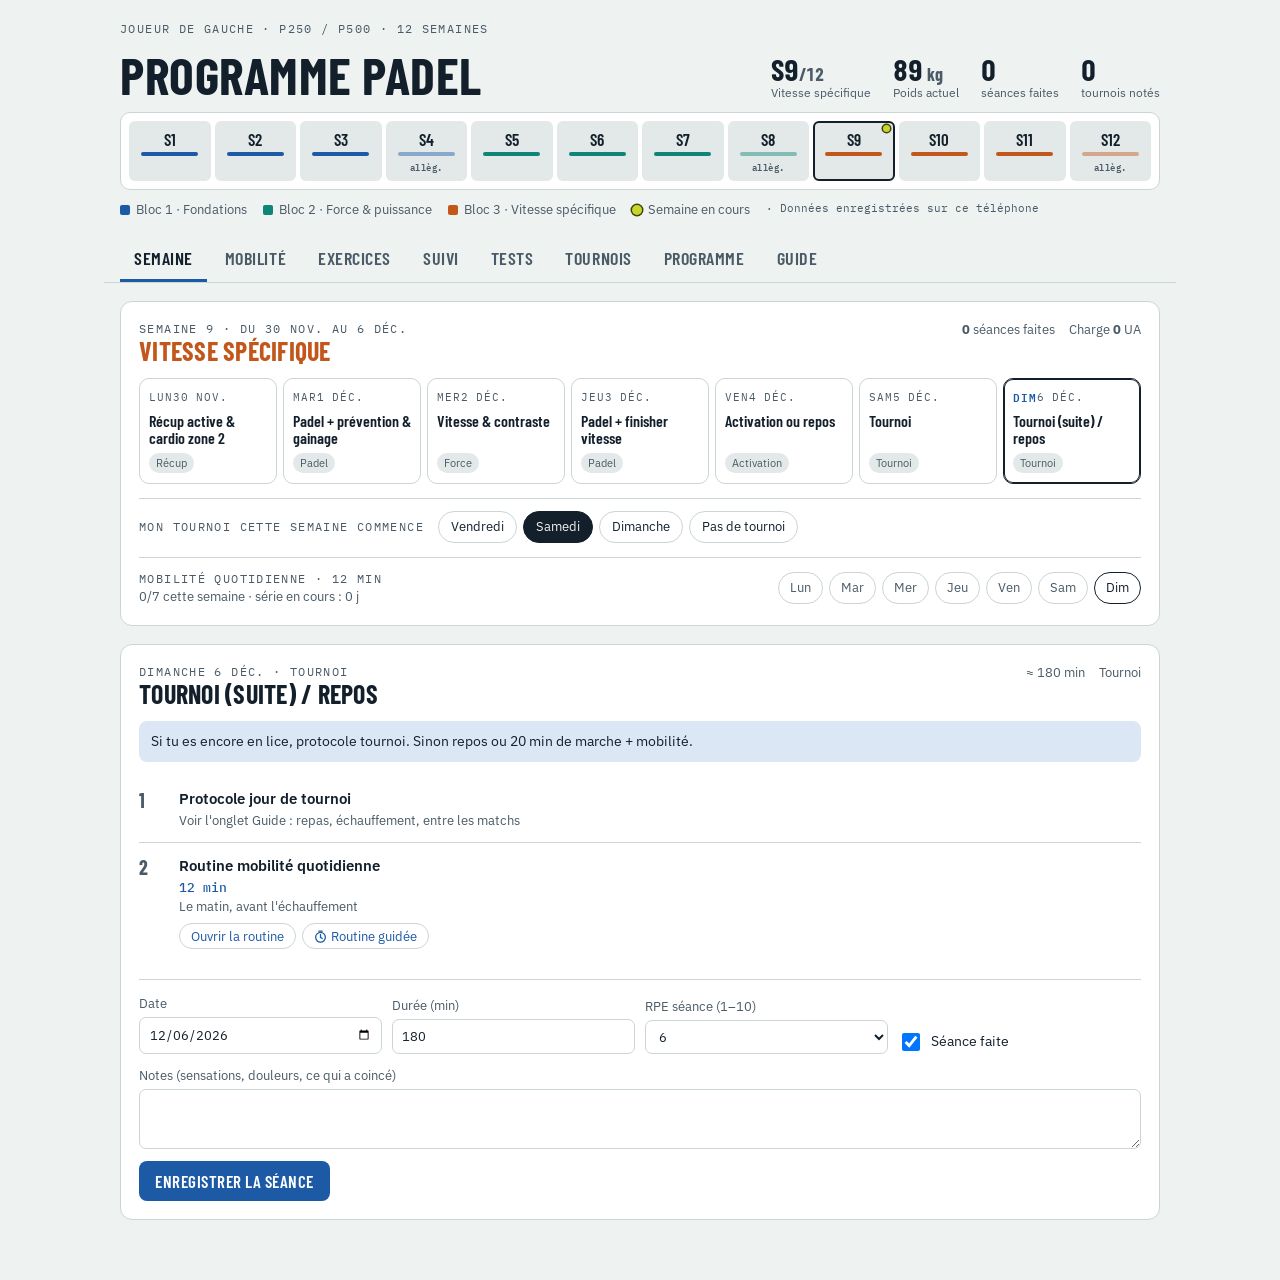
==== index.html @ 26d906fd "Add files via upload" ====
<!doctype html>
<html lang="fr">
<head>
<meta charset="utf-8">
<meta name="viewport" content="width=device-width,initial-scale=1,viewport-fit=cover">
<title>Padel</title>
<meta name="description" content="Programme physique padel de 12 semaines : séances, exercices, mobilité, minuteurs et suivi.">
<meta name="apple-mobile-web-app-capable" content="yes">
<meta name="mobile-web-app-capable" content="yes">
<meta name="apple-mobile-web-app-title" content="Padel">
<meta name="apple-mobile-web-app-status-bar-style" content="default">
<meta name="theme-color" content="#EEF2F1" media="(prefers-color-scheme: light)">
<meta name="theme-color" content="#0D151D" media="(prefers-color-scheme: dark)">
<link rel="manifest" href="manifest.webmanifest">
<link rel="apple-touch-icon" href="icons/apple-touch-icon.png">
<link rel="icon" type="image/png" sizes="192x192" href="icons/icon-192.png">
</head>
<body>

<link rel="preconnect" href="https://fonts.googleapis.com">
<link rel="stylesheet" href="https://fonts.googleapis.com/css2?family=Barlow+Condensed:wght@500;600;700&family=IBM+Plex+Sans:wght@400;500;600&family=IBM+Plex+Mono:wght@400;500&display=swap">
<style>
:root{
  --bg:#EEF2F1; --surface:#FFFFFF; --surface-2:#E3E9E8; --ink:#13202C; --ink-2:#4A5A66; --line:#CBD5D4;
  --court:#1D5AA6; --court-soft:#DCE7F5; --ball:#C6D62B; --ball-ink:#3E4508;
  --b1:#1D5AA6; --b2:#0E8577; --b3:#C2571B;
  --ok:#1F8A4C; --ok-soft:#DCF1E4; --warn:#B7791F; --bad:#B83A3A;
  --display:"Barlow Condensed","Arial Narrow",sans-serif;
  --body:"IBM Plex Sans",system-ui,-apple-system,"Segoe UI",sans-serif;
  --mono:"IBM Plex Mono",ui-monospace,Menlo,monospace;
}
@media (prefers-color-scheme: dark){
  :root:not([data-theme="light"]){
    color-scheme:dark;
    --bg:#0D151D; --surface:#15212C; --surface-2:#1C2A37; --ink:#E6EDF2; --ink-2:#9AAAB6; --line:#2A3B4A;
    --court:#6FA3E8; --court-soft:#1B3350; --ball:#D3E24A; --ball-ink:#1A1D02;
    --b1:#6FA3E8; --b2:#3FC2B0; --b3:#F0925A;
    --ok:#4CC27E; --ok-soft:#173A28; --warn:#E3B04F; --bad:#EE7A7A;
  }
}
:root[data-theme="dark"]{
  color-scheme:dark;
  --bg:#0D151D; --surface:#15212C; --surface-2:#1C2A37; --ink:#E6EDF2; --ink-2:#9AAAB6; --line:#2A3B4A;
  --court:#6FA3E8; --court-soft:#1B3350; --ball:#D3E24A; --ball-ink:#1A1D02;
  --b1:#6FA3E8; --b2:#3FC2B0; --b3:#F0925A;
  --ok:#4CC27E; --ok-soft:#173A28; --warn:#E3B04F; --bad:#EE7A7A;
}
*{box-sizing:border-box}
html{-webkit-text-size-adjust:100%;padding:env(safe-area-inset-top,0px) env(safe-area-inset-right,0px) env(safe-area-inset-bottom,0px) env(safe-area-inset-left,0px);background:var(--bg)}
body{margin:0;background:var(--bg);color:var(--ink);font-family:var(--body);font-size:15px;line-height:1.5;padding:0 16px;-webkit-tap-highlight-color:transparent;overscroll-behavior-y:none}
img{max-width:100%}[hidden]{display:none!important}
button,input,select,textarea{touch-action:manipulation}
.wrap{max-width:1040px;margin:0 auto;padding-block:20px 60px;display:flex;flex-direction:column;gap:18px}
h1,h2,h3{font-family:var(--display);font-weight:700;letter-spacing:.01em;line-height:1.05;margin:0;text-wrap:balance}
h1{font-size:clamp(34px,6vw,52px);text-transform:uppercase}
h2{font-size:26px;text-transform:uppercase}
h3{font-size:20px}
p{margin:0}
.eyebrow{font-family:var(--mono);font-size:11.5px;letter-spacing:.12em;text-transform:uppercase;color:var(--ink-2)}
.muted{color:var(--ink-2)}
.num{font-variant-numeric:tabular-nums}
header.top{display:flex;flex-direction:column;gap:10px}
.hero-row{display:flex;flex-wrap:wrap;gap:12px 24px;align-items:flex-end;justify-content:space-between}
.stat-row{display:flex;gap:22px;flex-wrap:wrap}
.stat .v{font-family:var(--display);font-size:30px;font-weight:700;line-height:1}
.stat .k{font-size:12px;color:var(--ink-2)}
/* week strip = court */
.strip{display:grid;grid-template-columns:repeat(12,1fr);gap:4px;background:var(--surface);border:1px solid var(--line);border-radius:10px;padding:8px}
.wk{appearance:none;border:0;border-radius:6px;padding:8px 0 6px;background:var(--surface-2);color:var(--ink);cursor:pointer;font-family:var(--display);font-size:17px;font-weight:600;display:flex;flex-direction:column;align-items:center;gap:3px;position:relative}
.wk .bar{width:70%;height:4px;border-radius:2px}
.wk .dl{font-family:var(--mono);font-size:9px;color:var(--ink-2);letter-spacing:.05em}
.wk.sel{outline:2px solid var(--ink);outline-offset:-2px}
.wk.now::after{content:"";position:absolute;top:4px;right:5px;width:7px;height:7px;border-radius:50%;background:var(--ball);box-shadow:0 0 0 1.5px var(--ball-ink)}
.wk:focus-visible,button:focus-visible,input:focus-visible,select:focus-visible,textarea:focus-visible{outline:2px solid var(--court);outline-offset:2px}
.legend{display:flex;gap:16px;flex-wrap:wrap;font-size:12.5px;color:var(--ink-2)}
.legend i{display:inline-block;width:10px;height:10px;border-radius:2px;margin-right:6px;vertical-align:-1px}
nav.tabs{display:flex;gap:4px;overflow-x:auto;border-bottom:1px solid var(--line);scrollbar-width:none;position:sticky;top:0;z-index:20;background:var(--bg);margin-inline:-16px;padding-inline:16px}
nav.tabs::-webkit-scrollbar{display:none}
nav.tabs button{appearance:none;background:none;border:0;border-bottom:3px solid transparent;padding:10px 14px;font-family:var(--display);font-size:18px;font-weight:600;text-transform:uppercase;letter-spacing:.03em;color:var(--ink-2);cursor:pointer;white-space:nowrap}
nav.tabs button[aria-selected="true"]{color:var(--ink);border-color:var(--court)}
.panel{display:flex;flex-direction:column;gap:18px}
.card{background:var(--surface);border:1px solid var(--line);border-radius:12px;padding:18px}
.grid2{display:grid;grid-template-columns:repeat(auto-fit,minmax(300px,1fr));gap:16px}
.grid3{display:grid;grid-template-columns:repeat(auto-fit,minmax(240px,1fr));gap:16px}
/* week days */
.days{display:grid;grid-template-columns:repeat(7,minmax(0,1fr));gap:6px}
.day{appearance:none;text-align:left;border:1px solid var(--line);background:var(--surface);color:var(--ink);border-radius:10px;padding:10px 9px;cursor:pointer;display:flex;flex-direction:column;gap:6px;min-height:104px;font:inherit}
.day .d{font-family:var(--mono);font-size:11px;text-transform:uppercase;letter-spacing:.08em;color:var(--ink-2);display:flex;justify-content:space-between}
.day .t{font-family:var(--display);font-size:16px;font-weight:600;line-height:1.1}
.day .chip{margin-top:auto;align-self:flex-start;font-size:11px;padding:2px 7px;border-radius:99px;background:var(--surface-2);color:var(--ink-2)}
.day.sel{border-color:var(--ink);box-shadow:inset 0 0 0 1px var(--ink)}
.day.today .d span:first-child{color:var(--court);font-weight:600}
.day.done{background:var(--ok-soft);border-color:var(--ok)}
.day.done .chip{background:var(--ok);color:var(--surface)}
.tag{display:inline-block;font-family:var(--mono);font-size:11px;letter-spacing:.06em;text-transform:uppercase;padding:2px 8px;border-radius:99px;border:1px solid currentColor}
@media (max-width:720px){
  .days{grid-template-columns:repeat(4,minmax(0,1fr))}
  .strip{grid-template-columns:repeat(6,1fr)}
}
@media (max-width:420px){.days{grid-template-columns:repeat(2,minmax(0,1fr))}}
/* session */
.sess-head{display:flex;flex-wrap:wrap;gap:8px 16px;justify-content:space-between;align-items:flex-start}
.meta{display:flex;gap:14px;flex-wrap:wrap;font-size:13px;color:var(--ink-2)}
.cue{background:var(--court-soft);border-radius:8px;padding:10px 12px;font-size:14px}
ol.ex{list-style:none;margin:0;padding:0;display:flex;flex-direction:column}
ol.ex li{display:grid;grid-template-columns:28px 1fr minmax(150px,210px);gap:4px 12px;padding:12px 0;border-top:1px solid var(--line);align-items:start}
ol.ex li:first-child{border-top:0}
.ex .n{font-family:var(--display);font-size:20px;font-weight:700;color:var(--ink-2);line-height:1.2}
.ex .nm{font-weight:600}
.ex .rx{font-family:var(--mono);font-size:13px;color:var(--court);font-weight:500}
.tm-slot{grid-column:1/-1}
.tm{margin-top:8px;border-radius:12px;padding:14px 16px;display:flex;flex-direction:column;gap:8px;background:var(--surface-2);border:1px solid var(--line)}
.tm-work{background:var(--tm-work);border-color:var(--arrow)}
.tm-rest{background:var(--court-soft);border-color:var(--court)}
.tm-done{background:var(--ok-soft);border-color:var(--ok)}
.tm-top{display:flex;justify-content:space-between;gap:10px}
.tm-step{font-family:var(--mono);font-size:12px;color:var(--ink-2)}
.tm-main{display:flex;justify-content:space-between;align-items:baseline;gap:6px 16px;flex-wrap:wrap}
.tm-phase{font-family:var(--display);font-size:26px;font-weight:700;text-transform:uppercase;line-height:1.05}
.tm-time{font-family:var(--display);font-size:clamp(52px,12vw,76px);font-weight:700;line-height:.95}
.tm-sub{font-size:14px}
.tm-bar{height:6px;background:var(--line);border-radius:3px;overflow:hidden}
.tm-bar span{display:block;height:100%;background:var(--arrow);transition:width .1s linear}
.tm-rest .tm-bar span{background:var(--court)}
.tm-ctl{display:flex;gap:8px;flex-wrap:wrap}
.howto+.howto{margin-left:6px}

.ex .nt{font-size:13px;color:var(--ink-2)}
@media (max-width:600px){ol.ex li{grid-template-columns:24px 1fr}.ex .inp{grid-column:2}}
input,select,textarea{font:inherit;color:var(--ink);background:var(--surface);border:1px solid var(--line);border-radius:7px;padding:7px 9px;width:100%;min-width:0}
textarea{min-height:60px;resize:vertical}
label{display:flex;flex-direction:column;gap:4px;font-size:12.5px;color:var(--ink-2)}
.form-row{display:grid;grid-template-columns:repeat(auto-fit,minmax(130px,1fr));gap:10px;align-items:end}
.btn{appearance:none;border:0;border-radius:8px;padding:10px 16px;font-family:var(--display);font-size:17px;font-weight:600;letter-spacing:.03em;text-transform:uppercase;cursor:pointer;background:var(--court);color:#fff}
:root[data-theme="dark"] .btn{color:#0D151D}
@media (prefers-color-scheme: dark){:root:not([data-theme="light"]) .btn{color:#0D151D}}
.btn.ghost{background:var(--surface-2);color:var(--ink)}
.btn.small{font-size:14px;padding:6px 10px}
.check{flex-direction:row;align-items:center;gap:8px;font-size:14px;color:var(--ink)}
.check input{width:18px;height:18px}
.toast{font-size:13px;color:var(--ok);min-height:1.2em}
/* tables */
.tbl-wrap{overflow-x:auto}
table{border-collapse:collapse;width:100%;font-size:14px}
th,td{text-align:left;padding:8px 10px;border-bottom:1px solid var(--line);white-space:nowrap}
th{font-family:var(--mono);font-size:11px;letter-spacing:.08em;text-transform:uppercase;color:var(--ink-2);font-weight:500}
td.num,th.num{text-align:right;font-variant-numeric:tabular-nums}
.del{appearance:none;background:none;border:0;color:var(--ink-2);cursor:pointer;font-size:13px;text-decoration:underline}
/* charts */
.chart svg{width:100%;height:auto;display:block}
.chart .axis{fill:var(--ink-2);font-family:var(--mono);font-size:11px}
.chart .grid{stroke:var(--line);stroke-width:1}
.empty{padding:28px 10px;text-align:center;color:var(--ink-2);font-size:14px;border:1px dashed var(--line);border-radius:8px}
.kpis{display:grid;grid-template-columns:repeat(auto-fit,minmax(140px,1fr));gap:12px}
.kpi{background:var(--surface-2);border-radius:10px;padding:12px}
.kpi .v{font-family:var(--display);font-size:28px;font-weight:700;line-height:1}
.kpi .k{font-size:12px;color:var(--ink-2);margin-top:4px}
.delta-good{color:var(--ok)} .delta-bad{color:var(--bad)}
/* blocks */
.block{border-top:5px solid var(--bc);display:flex;flex-direction:column;gap:10px}
.block .wks{font-family:var(--mono);font-size:12px;color:var(--bc)}
ul.clean{margin:0;padding-left:18px;display:flex;flex-direction:column;gap:5px}
.guide h3{margin-bottom:8px}
.steps{counter-reset:s;list-style:none;margin:0;padding:0;display:flex;flex-direction:column;gap:8px}
.steps li{counter-increment:s;display:grid;grid-template-columns:30px 1fr;gap:8px}
.steps li::before{content:counter(s);font-family:var(--display);font-weight:700;font-size:18px;color:var(--court)}
.sync{font-family:var(--mono);font-size:11px;color:var(--ink-2)}
.tmpl td:first-child{font-family:var(--mono);text-transform:uppercase;font-size:12px;color:var(--ink-2)}
@media (max-width:600px){
  .wrap{padding-block:10px 40px;gap:14px}
  header.top{gap:8px}
  header.top>.eyebrow{display:none}
  h1{font-size:30px}
  .stat-row{display:grid;grid-template-columns:repeat(4,minmax(0,1fr));gap:8px;width:100%}
  .stat .v{font-size:22px}.stat .v .muted{font-size:13px!important}.stat .k{font-size:11px;line-height:1.25}
  .legend>span:not(.sync){display:none}
  .strip{padding:6px;gap:3px}.wk{font-size:15px;padding:6px 0 4px}
  nav.tabs button{font-size:16px;padding:10px 10px}
  .card{padding:14px}
}
@media (prefers-reduced-motion: reduce){*{transition:none!important;animation:none!important}}

:root{--tm-work:#FBE6D8;--fig:#1B2733;--fig-2:#A7B3BC;--equip:#1D5AA6;--equip-soft:#DCE7F5;--band:#0E8577;--arrow:#D2601F;--ground:#AEB9B8;--court-floor:#DCE8F4;--court-line:#FFFFFF;--glass:#86AACB;--rest:#CBD5D4}
@media (prefers-color-scheme: dark){:root:not([data-theme="light"]){--tm-work:#3A2618;--fig:#E6EDF2;--fig-2:#5B6D7E;--equip:#6FA3E8;--equip-soft:#1B3350;--band:#3FC2B0;--arrow:#F0925A;--ground:#3A4C5C;--court-floor:#16304B;--court-line:#6E8FB3;--glass:#6FA3E8;--rest:#2A3B4A}}
:root[data-theme="dark"]{--tm-work:#3A2618;--fig:#E6EDF2;--fig-2:#5B6D7E;--equip:#6FA3E8;--equip-soft:#1B3350;--band:#3FC2B0;--arrow:#F0925A;--ground:#3A4C5C;--court-floor:#16304B;--court-line:#6E8FB3;--glass:#6FA3E8;--rest:#2A3B4A}
.figs{display:grid;grid-template-columns:repeat(var(--n),minmax(0,1fr));gap:10px;max-width:calc(var(--n) * 240px)}
.figs.wide{max-width:440px}
.figs figure{margin:0;background:var(--surface-2);border-radius:10px;padding:6px 6px 8px;display:flex;flex-direction:column;gap:4px}
.figs svg{width:100%;height:auto;display:block}
.figs figcaption{font-size:12.5px;color:var(--ink-2);text-align:center;line-height:1.3}
.ftxt{font-family:var(--mono);font-size:9.5px;fill:var(--ink-2);letter-spacing:.04em}
.fnum{font-family:var(--mono);font-size:9px;font-weight:600;fill:var(--arrow)}
.exd{display:flex;flex-direction:column;gap:14px;padding-block:12px 4px}
.exd h4{font-family:var(--mono);font-size:11px;letter-spacing:.1em;text-transform:uppercase;color:var(--ink-2);margin:0 0 6px;font-weight:500}
.exd-cols{display:grid;grid-template-columns:minmax(0,1.3fr) minmax(0,1fr);gap:18px}
@media (max-width:640px){.exd-cols{grid-template-columns:1fr}}
.exd-side{display:flex;flex-direction:column;gap:12px}
.exd .steps{font-size:14.5px}
ul.ok-list,ul.no-list{margin:0;padding:0;list-style:none;display:flex;flex-direction:column;gap:4px;font-size:14px}
.ok-list li::before{content:"✓ ";color:var(--ok);font-weight:700}
.no-list li::before{content:"✗ ";color:var(--bad);font-weight:700}
.vars{display:flex;flex-direction:column;gap:6px;font-size:14px}
.chips{display:flex;gap:6px;flex-wrap:wrap}
.chips span{font-size:12px;background:var(--surface-2);padding:2px 9px;border-radius:99px;color:var(--ink-2)}
.why{font-size:14.5px;max-width:70ch}
.howto{appearance:none;background:none;border:1px solid var(--line);border-radius:99px;padding:3px 11px;margin-top:6px;font:inherit;font-size:12.5px;color:var(--court);cursor:pointer}
.howto[aria-expanded="true"]{background:var(--court-soft)}
.exd-wrap{grid-column:1/-1}
.tsel{display:flex;flex-wrap:wrap;gap:8px 14px;align-items:center;border-top:1px solid var(--line);padding-top:12px}
.mob-row{display:flex;flex-wrap:wrap;gap:10px 16px;align-items:center;justify-content:space-between;border-top:1px solid var(--line);padding-top:12px}
.mob-days{display:flex;gap:6px;flex-wrap:wrap}
.mob-day{appearance:none;border:1.5px solid var(--line);background:var(--surface);color:var(--ink-2);border-radius:99px;padding:5px 11px;font:inherit;font-size:13px;cursor:pointer}
.mob-day.today{border-color:var(--ink);color:var(--ink)}
.mob-day.on{background:var(--ok);border-color:var(--ok);color:var(--surface)}
.lib{display:grid;grid-template-columns:repeat(auto-fill,minmax(min(100%,320px),1fr));gap:14px}
.lib .card{display:flex;flex-direction:column;gap:12px}
details summary{cursor:pointer;color:var(--court);font-size:14px;font-weight:500}
.filters{display:flex;gap:6px;flex-wrap:wrap}
.filters button{appearance:none;border:1px solid var(--line);background:var(--surface);color:var(--ink);border-radius:99px;padding:5px 12px;font:inherit;font-size:13px;cursor:pointer}
.filters button[aria-pressed="true"]{background:var(--ink);border-color:var(--ink);color:var(--bg)}
.move{display:grid;grid-template-columns:40px minmax(0,1fr);gap:8px}
.move-n{font-family:var(--display);font-size:34px;font-weight:700;color:var(--b2);line-height:1}
.rx{font-family:var(--mono);font-size:13px;color:var(--court);font-weight:500}

</style>

<div class="wrap">
  <header class="top">
    <div class="eyebrow">Joueur de gauche · P250 / P500 · 12 semaines</div>
    <div class="hero-row">
      <h1>Programme Padel</h1>
      <div class="stat-row" id="heroStats"></div>
    </div>
    <div class="strip" id="strip" role="group" aria-label="Choisir la semaine"></div>
    <div class="legend">
      <span><i style="background:var(--b1)"></i>Bloc 1 · Fondations</span>
      <span><i style="background:var(--b2)"></i>Bloc 2 · Force &amp; puissance</span>
      <span><i style="background:var(--b3)"></i>Bloc 3 · Vitesse spécifique</span>
      <span><i style="background:var(--ball);box-shadow:0 0 0 1.5px var(--ball-ink);border-radius:50%"></i>Semaine en cours</span>
      <span class="sync" id="sync"></span>
    </div>
  </header>

  <nav class="tabs" role="tablist" id="tabs">
    <button role="tab" data-tab="semaine" aria-selected="true">Semaine</button>
    <button role="tab" data-tab="mobilite" aria-selected="false">Mobilité</button>
    <button role="tab" data-tab="exercices" aria-selected="false">Exercices</button>
    <button role="tab" data-tab="suivi" aria-selected="false">Suivi</button>
    <button role="tab" data-tab="tests" aria-selected="false">Tests</button>
    <button role="tab" data-tab="tournois" aria-selected="false">Tournois</button>
    <button role="tab" data-tab="programme" aria-selected="false">Programme</button>
    <button role="tab" data-tab="guide" aria-selected="false">Guide</button>
  </nav>

  <main id="main"></main>
</div>

<script>
/* ===================== PROGRAMME ===================== */
const DAYS=[["lun","Lundi"],["mar","Mardi"],["mer","Mercredi"],["jeu","Jeudi"],["ven","Vendredi"],["sam","Samedi"],["dim","Dimanche"]];
const TEST_WEEKS=[1,4,8,12];
const BLOCKS=[
 {id:1,name:"Fondations",weeks:[1,2,3,4],color:"var(--b1)",
  goal:"Reconstruire une base de force, relancer le cardio et amorcer la perte de poids. Solidifier épaule, coude, chevilles et lombaires avant d'ajouter de l'intensité.",
  keys:["Technique propre, charges modérées (RPE 7)","Cardio zone 2 + intervalles 30/30","Prévention épaule/coude systématique","Pliométrie basse (corde, pogo, box jump)"]},
 {id:2,name:"Force & puissance",weeks:[5,6,7,8],color:"var(--b2)",
  goal:"Charges plus lourdes et sauts plus intenses pour gagner en explosivité sur les premiers pas, les smashs et les sorties de vitre.",
  keys:["Force lourde 4×5 (RPE 8)","Sauts maximaux et lancers rotatifs","Déplacements spécifiques côté gauche","Intervalles « points de padel » 15/25"]},
 {id:3,name:"Vitesse spécifique",weeks:[9,10,11,12],color:"var(--b3)",
  goal:"Transformer la force en vitesse de jeu : réactivité, répétition d'efforts courts comme en fin de 3e set, puissance au-dessus de la tête.",
  keys:["Contraste charge lourde + saut","Accélérations réactives au signal","Répétitions de sprints 20/20","Force entretenue, volume réduit"]}
];
const blockOf=w=>BLOCKS.find(b=>b.weeks.includes(w));
const isDeload=w=>w===4||w===8||w===12;
const WEEK_CUE={1:"Charges modérées, RPE 7 : prends le temps d'apprendre les mouvements et note tes charges.",
 2:"Si la semaine passée était à RPE < 8, ajoute 2,5 à 5 kg sur les exercices de force.",
 3:"Semaine la plus dure du bloc : vise RPE 8 sur les exercices principaux.",
 4:"Semaine d'allègement : une série de moins, charges −10 à −15 %. Tests jeudi."};
const GEN={warmup:"Échauffement",warmup_dyn:"Échauffement dynamique",mobility:"Routine mobilité quotidienne"};
// [clé exercice, séries, reps/durée, note spécifique]
const S={
 // Mercredi : séance principale (J-3 avant le tournoi) — sauts et lancers en début, frais, puis force
 A:{
  1:{title:"Force & explosivité",dur:70,place:"Salle",items:[
   ["warmup",null,"10 min","5 min rameur + routine mobilité (version courte) + 2 séries légères du 1er exercice de force"],
   ["box_jump",3,"4"],
   ["skater",3,"5/côté","Tiens la réception 1 s"],
   ["mb_rot",3,"6/côté","3–4 kg"],
   ["squat_goblet",3,"10","RPE 7, descente en 3 s"],
   ["rdl",3,"10"],
   ["lunge_back",3,"8/jambe"],
   ["row_db",3,"10/bras"],
   ["bench_db",3,"10"],
   ["pallof",3,"10/côté"]]},
  2:{title:"Force lourde & puissance",dur:75,place:"Salle",items:[
   ["warmup",null,"10 min","Rameur + mobilité + montée progressive au squat"],
   ["cmj",4,"4","Récup complète, qualité maximale"],
   ["mb_slam",3,"6"],
   ["mb_rot",3,"5/côté","Explosif"],
   ["back_squat",4,"5","RPE 8, 2 min 30 de récup"],
   ["trapbar",3,"5","Sans trap bar : soulevé de terre roumain à la barre"],
   ["bulgarian",3,"6/jambe"],
   ["pullup",4,"6","Avec élastique si besoin"],
   ["press_1arm",3,"8/bras"],
   ["landmine",3,"8/côté"]]},
  3:{title:"Vitesse & contraste",dur:70,place:"Salle",items:[
   ["warmup",null,"10 min","Rameur + mobilité + 3 sauts"],
   ["depth_jump",3,"4"],
   ["reactive_acc",6,"1 sprint","Un partenaire annonce la direction"],
   ["mb_overhead",3,"5","2 kg"],
   ["contrast_squat",3,"3 + 3 sauts"],
   ["trapbar",3,"4","Intention explosive à la montée"],
   ["jump_lunge",3,"6"],
   ["pullup",3,"5","Lestées si tu en fais 8 propres"],
   ["push_press",3,"5"],
   ["landmine",3,"5/côté","Version explosive"]]}
 },
 // Mardi : juste après l'entraînement padel
 PREV:{
  1:{title:"Prévention & gainage",dur:20,items:[["ext_rot",2,"15/bras"],["calf_ecc",2,"15","Montée à deux pieds, descente sur un pied en 3 s"],["plank",3,"30 s"],["side_plank",2,"30 s/côté"],["dead_bug",2,"10/côté"]]},
  2:{title:"Prévention & gainage",dur:20,items:[["ytw",2,"8 chaque lettre"],["copenhagen",3,"20 s/côté"],["calf_ecc",2,"12","Tout sur un pied"],["pallof",3,"20 s/côté","Version isométrique : bras tendus, tiens"],["shoulder_tap",3,"12"]]},
  3:{title:"Prévention & gainage",dur:20,items:[["ext_rot90",2,"12/bras"],["copenhagen",2,"25 s/côté"],["calf_ecc",2,"12","Tout sur un pied"],["pallof",3,"8 pas/côté","Version en marchant : pas chassés, bras tendus"],["side_plank_rot",2,"8/côté"]]}
 },
 // Jeudi : juste après l'entraînement padel (J-2, court et intense)
 FIN:{
  1:{title:"Finisher cardio",dur:15,items:[["rope",3,"45 s","15 s de récup"],["int_3030",2,"6 × 30 s","3 min entre les séries"]]},
  2:{title:"Finisher cardio padel",dur:15,items:[["left_drill",6,"15 s","45 s de récup, intensité match"],["int_points",2,"8 reps","3 min entre les séries"]]},
  3:{title:"Finisher vitesse",dur:15,items:[["left_drill_full",4,"20 s","40 s de récup"],["rsa",2,"8 reps","4 min entre les séries. Une seule série si tu joues dès vendredi soir"]]}
 },
 C:{title:"Récup active & cardio zone 2",place:"Maison / extérieur",items:[
   ["zone2",null,"30–40 min"],
   ["mobility",null,"12 min","La routine de l'onglet Mobilité (compte pour aujourd'hui)"],
   ["m_sleeper",2,"30 s/côté"],
   ["m_roller",null,"5 min"]]}
};
const M_ROUTINE=[["m_catcow",null,"8 reps"],["m_thoracic",null,"6/côté"],["m_wgs",null,"4/côté"],["m_9090",null,"6/côté"],["m_hipflexor",null,"30 s/côté"],["m_frog",null,"8 reps"],["m_ankle",null,"10/côté"],["m_dislocate",null,"10 reps"],["m_wrist",null,"30 s chaque sens"]];
const TESTS=[
 {k:"saut",name:"Saut en longueur sans élan",u:"cm",better:"up",how:"Pieds joints, 3 essais, garde le meilleur. Mesure au talon le plus proche."},
 {k:"spider",name:"Spider drill 5 cônes",u:"s",better:"down",ex:"star_drill",how:"Cônes à 3 m du centre en demi-étoile (schéma du drill étoile). Aller toucher chaque cône et revenir au centre, chrono total. 2 essais."},
 {k:"sprint",name:"Répétitions de sprints 6 × 20 m",u:"s",better:"down",how:"6 sprints de 20 m, départ toutes les 30 s. Note le temps moyen (ou le total ÷ 6)."},
 {k:"planche",name:"Planche max",u:"s",better:"up",ex:"plank",how:"Sur les avant-bras, corps aligné. Arrêt dès que le bassin tombe."},
 {k:"pompes",name:"Pompes max",u:"reps",better:"up",ex:"pushup",how:"Poitrine à un poing du sol, sans pause au-dessus de 2 s."},
 {k:"squat",name:"Squat 5 RM estimé",u:"kg",better:"up",ex:"squat_goblet",how:"Charge que tu peux soulever 5 fois proprement (RPE 9). En bloc 1, fais-le au goblet."},
 {k:"fc",name:"FC de repos",u:"bpm",better:"down",how:"Le matin au réveil, allongé, 1 minute."},
 {k:"taille",name:"Tour de taille",u:"cm",better:"down",how:"Au niveau du nombril, le matin, expiration normale."}
];
const PADEL_FOCUS={1:"Régularité et placement : lobs de défense, sorties de vitre côté gauche.",2:"Transitions défense → attaque : bandeja et montée au filet.",3:"Finition au filet : smash par 3 / par 4, víbora, volées décisives."};

const TDAYS=[["ven","Vendredi"],["sam","Samedi"],["dim","Dimanche"],["none","Pas de tournoi"]];
function tDay(w){return (data.weeks&&data.weeks["w"+w]&&data.weeks["w"+w].tournoi)||"sam";}
const ACTIVATION=[["mobility",null,"12 min","La routine quotidienne"],["Activation",null,"8 min","3 accélérations de 5 m, 6 split-steps, shadow des coups. Rien de lourd la veille du tournoi"]];
const TOURNOI=(suite)=>({kind:"M",title:suite?"Tournoi (suite) / repos":"Tournoi",dur:180,place:"Tournoi",items:[["Protocole jour de tournoi",null,"","Voir l'onglet Guide : repas, échauffement, entre les matchs"],["mobility",null,"12 min","Le matin, avant l'échauffement"]],cue:suite?"Si tu es encore en lice, protocole tournoi. Sinon repos ou 20 min de marche + mobilité.":"Enregistre ton tournoi dans l'onglet Tournois, et la journée ici avec durée totale de jeu et RPE."});
function dayPlan(w,d){
  const b=blockOf(w).id,test=TEST_WEEKS.includes(w),T=tDay(w);
  if(d==="lun") return {kind:"C",title:S.C.title,dur:50,place:S.C.place,items:S.C.items,cue:"Après le tournoi du week-end : on relance la circulation sans fatiguer. Si tu es très entamé, fais seulement la mobilité."};
  if(d==="mar"){const F=S.PREV[b];return {kind:"P",title:"Padel + "+F.title.toLowerCase(),dur:90+F.dur,place:"Club",items:[["Entraînement padel",null,"60–90 min","Axe du bloc : "+PADEL_FOCUS[b]],...F.items],cue:"Juste après ton entraînement padel, encore chaud : 20 min de prévention épaule, mollets, adducteurs et gainage. Note la durée totale et ton RPE."};}
  if(d==="jeu"){
    if(T==="ven") return {kind:"P",title:"Padel léger (veille de tournoi)",dur:60,place:"Club",items:[["Entraînement padel",null,"45–60 min","Technique et sensations : pas de match intense, pas de finisher"],...ACTIVATION.slice(0,1)],cue:"Tournoi demain : l'entraînement sert à caler tes sensations. Écourte-le si tu te sens lourd."};
    const F=S.FIN[b];
    return {kind:"P",title:"Padel + "+F.title.toLowerCase(),dur:90+F.dur,place:"Club",items:[["Entraînement padel",null,"60–90 min","Axe du bloc : "+PADEL_FOCUS[b]],...F.items],cue:T==="dim"?"Tournoi dimanche (J-3) : finisher complet.":T==="none"?"Pas de tournoi cette semaine : finisher complet, tu peux même ajouter une série.":"Juste après ton entraînement padel : 15 min courts et intenses. C'est J-2 avant le tournoi, donc on s'arrête là."};
  }
  if(d==="mer"){
    if(test) return {kind:"T",title:w===1?"Tests de départ":"Tests de fin de bloc",dur:60,place:"Salle ou terrain",items:[["warmup_dyn",null,"12 min","Protocole Guide"],...TESTS.filter(t=>!["fc","taille"].includes(t.k)).map(t=>[t.ex||t.name,null,t.u,t.name+" : "+t.how]),...(w===1?[["squat_goblet",2,"10","Découverte, charge légère"],["row_db",2,"10/bras","Découverte, charge légère"],["pallof",2,"10/côté"]]:[])],cue:(w===1?"Fais les tests dans cet ordre, reposé, puis 3 exercices légers pour découvrir la séance de force. Saisis tes résultats dans l'onglet Tests.":"Semaine d'allègement : les tests remplacent la séance de force. FC de repos et tour de taille se mesurent le matin. Saisis tout dans l'onglet Tests.")+(T==="ven"?" Tournoi vendredi : si tu préfères, fais les tests lundi à la place.":"")};
    if(T==="ven"){const A=S.A[b];return {kind:"A",short:true,title:A.title+" · version courte",dur:50,place:A.place,items:A.items.slice(0,8),cue:"Tournoi vendredi, on est à J-2 : une série de moins partout, les 2 derniers exercices sautent, RPE 7 maximum et aucune série jusqu'à l'échec. Sauts et lancers en premier."};}
    return {kind:"A",...S.A[b],cue:WEEK_CUE[((w-1)%4)+1]+(T==="none"?" Pas de tournoi cette semaine : tu peux pousser un peu plus.":" Séance clé de la semaine : les sauts et lancers se font en premier, quand tu es frais.")};
  }
  if(d==="ven"){
    if(T==="ven") return TOURNOI(false);
    if(T==="sam") return {kind:"V",title:"Activation ou repos",dur:20,place:"Maison / club",items:ACTIVATION,cue:"Veille de tournoi : on garde de la fraîcheur. Si tu te sens lourd, repos complet."};
    if(T==="dim") return {kind:"C",title:"Récup légère",dur:35,place:"Maison / extérieur",items:[["zone2",null,"20–25 min","Très facile, pour la circulation"],["mobility",null,"12 min","La routine quotidienne"]],cue:"Tournoi dimanche : un peu de cardio très facile aujourd'hui, activation demain."};
    return {kind:"C",title:"Cardio zone 2 (perte de poids)",dur:50,place:"Maison / extérieur",items:[["zone2",null,"35–45 min"],["mobility",null,"12 min"]],cue:"Pas de tournoi : séance bonus pour la perte de poids."};
  }
  if(d==="sam"){
    if(T==="ven"||T==="sam") return TOURNOI(T==="ven");
    if(T==="dim") return {kind:"V",title:"Activation ou repos",dur:20,place:"Maison / club",items:ACTIVATION,cue:"Veille de tournoi : on garde de la fraîcheur."};
    return {kind:"P",title:"Match d'entraînement ou repos",dur:90,place:"Club",items:[["Match d'entraînement",null,"60–90 min","Ou repos si la semaine a été chargée"],["mobility",null,"12 min"]],cue:"Semaine sans tournoi : garde le rythme du jeu avec un match."};
  }
  if(T==="none") return {kind:"R",title:"Repos",dur:15,place:"Maison",items:[["mobility",null,"12 min","La routine quotidienne"]],cue:"Repos complet, seulement la mobilité."};
  return TOURNOI(T!=="dim");
}
const KIND_LABEL={A:"Force",C:"Récup",P:"Padel",T:"Tests",V:"Activation",R:"Repos",M:"Tournoi"};
const rx=(s,r,dl)=>s==null?r:`${dl?Math.max(2,s-1):s} × ${r}`;

/* ===================== BIBLIOTHÈQUE D'EXERCICES ===================== */
const DB2={t:"db",at:["hN","hF"]};
const QUAD={t:70,ln:[0,-90],lf:[4,-90],fn:-90,ff:-90,an:[0,0],af:[3,0]};
const EX={
/* ---------- FORCE ---------- */
squat_goblet:{n:"Squat goblet",c:"Force",m:["Quadriceps","Fessiers","Gainage"],
 w:"Base de toutes tes positions basses : défense, volées basses, sorties de vitre.",
 s:["Tiens un haltère ou une kettlebell contre la poitrine, coudes sous la charge.","Pieds un peu plus larges que les hanches, pointes légèrement ouvertes.","Descends en 3 secondes en poussant les hanches en arrière et les genoux vers l'extérieur.","Descends au moins jusqu'à ce que les cuisses soient parallèles au sol, puis remonte en poussant dans tout le pied."],
 k:["Poitrine haute, regard devant","Talons collés au sol","Genoux dans l'axe des pieds"],e:["Genoux qui rentrent vers l'intérieur","Dos qui s'arrondit en bas","Talons qui décollent"],
 ez:"Squat sur une chaise : tu t'assois et te relèves.",hd:"Pause de 2 s en bas.",
 fig:[{p:P({an:[12,172],af:[18,172]}),pr:[{t:"kb"}],l:"Départ"},{p:P({t:30,ln:[82,-22],lf:[76,-18],an:[35,176],af:[40,176]}),pr:[{t:"kb"}],ar:[{at:"hip",o:[-18,-14],d:[0,26]}],l:"En bas : cuisses parallèles"}]},
back_squat:{n:"Back squat (squat barre)",c:"Force",m:["Quadriceps","Fessiers","Lombaires"],
 w:"Le meilleur exercice pour la force des jambes : premiers pas plus rapides, smashs plus puissants.",
 s:["Place la barre sur le haut du dos (trapèzes), mains un peu plus larges que les épaules.","Sors du rack en deux pas, pieds largeur d'épaules.","Inspire, gaine le ventre, puis descends hanches en arrière et genoux vers l'extérieur.","Descends jusqu'à la parallèle, puis remonte en gardant le même angle de dos."],
 k:["Bloque ta respiration pendant chaque répétition","Barre au-dessus du milieu du pied","Règle les sécurités du rack"],e:["Fesses qui montent avant les épaules","Genoux qui rentrent","Charge trop lourde au détriment de la profondeur"],
 ez:"Squat goblet.",hd:"Pause de 1 s en bas.",
 fig:[{p:P({t:4,an:[-35,150],af:[-30,150]}),pr:[{t:"plate",at:"shN",dx:-3,dy:-2}],l:"Départ"},{p:P({t:42,ln:[88,-25],lf:[82,-22],an:[7,-168],af:[12,-168]}),pr:[{t:"plate",at:"shN",dx:-3,dy:-2}],ar:[{at:"hip",o:[-20,-16],d:[0,26]}],l:"En bas"}]},
contrast_squat:{n:"Squat + sauts (contraste)",c:"Explosivité",m:["Quadriceps","Fessiers","Mollets"],
 w:"Les squats lourds réveillent le système nerveux : les sauts juste après sont plus puissants. C'est ce qui transforme ta force en explosivité.",
 s:["Fais 3 squats lourds (RPE 8).","Pose la barre et va dans un espace libre, en 20 s maximum.","Enchaîne 3 sauts verticaux maximaux avec balancier des bras.","Récupère 3 min avant la série suivante."],
 k:["Chaque saut doit être maximal","Réception souple, genoux fléchis"],e:["Attendre trop longtemps entre squat et sauts","Continuer quand les sauts ralentissent"],
 ez:"Squat goblet + 3 sauts.",hd:"Sauts sur une box haute.",
 fig:[{p:P({t:42,ln:[88,-25],lf:[82,-22],an:[7,-168],af:[12,-168]}),pr:[{t:"plate",at:"shN",dx:-3,dy:-2}],l:"1. Trois squats lourds"},{p:P({t:4,ln:[4,-6],lf:[0,-10],an:[170,175],af:[165,172],fn:40,ff:40,air:24}),ar:[{at:"hip",o:[-22,10],d:[0,-30]}],l:"2. Trois sauts max"}]},
rdl:{n:"Soulevé de terre roumain",c:"Force",m:["Ischio-jambiers","Fessiers","Lombaires"],
 w:"Protège tes ischios pendant les sprints et les fentes, et renforce le bas du dos sollicité par les rotations.",
 s:["Debout, un haltère dans chaque main devant les cuisses, genoux légèrement fléchis.","Pousse les hanches vers l'arrière comme pour fermer une porte avec les fesses.","Les haltères glissent le long des cuisses puis des tibias, dos plat.","Descends jusqu'à sentir l'étirement derrière les cuisses (souvent mi-tibia), puis remonte en serrant les fessiers."],
 k:["Le mouvement vient des hanches","Genoux quasi fixes","Charges collées aux jambes"],e:["Dos rond","Plier les genoux comme un squat","Haltères qui s'éloignent des jambes"],
 ez:"Sans charge, un bâton le long du dos.",hd:"Sur une jambe.",
 fig:[{p:P({t:2}),pr:[DB2],l:"Départ"},{p:P({t:78,ln:[12,-2],lf:[10,-2]}),pr:[DB2],ar:[{at:"hip",o:[-12,-14],d:[-22,0]}],l:"Hanches en arrière, dos plat"}]},
trapbar:{n:"Soulevé de terre trap bar",c:"Force",m:["Fessiers","Quadriceps","Ischios","Dos"],
 w:"Force de tout le corps en une seule poussée, plus facile à apprendre et moins dur pour le dos que le soulevé de terre classique.",
 s:["Place-toi au centre de la barre hexagonale, pieds largeur de hanches.","Descends en fléchissant hanches et genoux, saisis les poignées bras tendus.","Dos plat, poitrine sortie, inspire et gaine.","Pousse le sol avec les jambes jusqu'à être debout, puis redescends en contrôlant."],
 k:["Pousse le sol plutôt que de tirer la barre","Bras tendus comme des câbles"],e:["Dos rond au départ","Hanches qui montent avant les épaules"],
 ez:"Poignées hautes.",hd:"Monte le plus vite possible (bloc 3).",
 fig:[{p:P({t:48,ln:[72,-18],lf:[66,-15]}),pr:[{t:"plate",at:"hN"}],l:"Départ"},{p:P({t:0}),pr:[{t:"plate",at:"hN"}],ar:[{at:"hip",o:[-24,20],d:[0,-28]}],l:"Debout, hanches tendues"}]},
lunge_back:{n:"Fentes arrière",c:"Force",m:["Quadriceps","Fessiers","Adducteurs"],
 w:"Reproduit tes appuis décalés (volée basse, récupération d'amortie) et équilibre tes deux jambes.",
 s:["Debout, haltères le long du corps.","Fais un grand pas en arrière et pose l'avant du pied.","Descends jusqu'à ce que le genou arrière frôle le sol, genou avant au-dessus de la cheville.","Pousse sur le talon avant pour revenir debout. Alterne."],
 k:["Buste droit","Poids surtout sur la jambe avant"],e:["Genou avant qui rentre","Pas trop court"],
 ez:"Sans charge, une main sur un support.",hd:"Pied avant surélevé sur un step.",
 fig:[{p:P({}),pr:[DB2],l:"Départ"},{p:P({t:4,ln:[88,0],lf:[-8,-100],ff:20}),pr:[DB2],ar:[{at:"hip",o:[-16,-18],d:[0,24]}],l:"Genou arrière frôle le sol"}]},
jump_lunge:{n:"Fentes sautées alternées",c:"Explosivité",m:["Quadriceps","Fessiers","Mollets"],
 w:"Explosivité en position décalée et changement d'appuis rapide, comme sur une récupération au filet.",
 s:["Pars en fente, bras opposés à la jambe avant.","Saute verticalement en poussant sur les deux jambes.","Inverse les jambes en l'air.","Réceptionne-toi en fente, souple et silencieux, et enchaîne."],
 k:["Réception silencieuse","Buste droit"],e:["Genou arrière qui tape le sol","Réceptions raides"],
 ez:"Fente arrière dynamique sans saut.",hd:"Enchaîner avec un contact au sol plus court.",
 fig:[{p:P({t:4,ln:[88,0],lf:[-8,-100],ff:20,an:[40,70],af:[-40,-20]}),l:"Fente"},{p:P({t:2,ln:[40,-30],lf:[-25,-60],ff:10,an:[-30,-10],af:[40,70],air:24}),ar:[{at:"hip",o:[-26,10],d:[0,-26]}],l:"Saut + changement de jambe"}]},
bulgarian:{n:"Split squat bulgare",c:"Force",m:["Quadriceps","Fessiers","Adducteurs","Équilibre"],
 w:"Force sur une jambe, comme quand tu pousses sur le terrain. Corrige aussi les écarts entre jambe droite et gauche.",
 s:["Dos à un banc, pose le dessus du pied arrière dessus.","Avance le pied avant assez loin pour que le genou reste au-dessus de la cheville en bas.","Descends droit jusqu'à ce que la cuisse avant soit parallèle au sol.","Remonte en poussant sur le talon avant. Toutes les répétitions d'une jambe, puis change."],
 k:["Buste légèrement penché en avant","Hanches de face"],e:["Pied avant trop près du banc","Pousser avec la jambe arrière"],
 ez:"Sans charge, une main sur un support.",hd:"Descente en 3 s.",
 fig:[{p:P({t:6,ln:[8,-4],lf:[-30,-73],ff:-100}),pr:[DB2,{t:"block",at:"aF",dx:-30,w:34,dy:3}],l:"Pied arrière sur le banc"},{p:P({t:10,ln:[82,-8],lf:[-12,-133],ff:-100}),pr:[DB2,{t:"block",at:"aF",dx:-30,w:34,dy:3}],ar:[{at:"hip",o:[-18,-18],d:[0,24]}],l:"Descends droit"}]},
row_db:{n:"Rowing haltère un bras",c:"Force",m:["Grand dorsal","Rhomboïdes","Biceps"],
 w:"Équilibre les muscles de devant sollicités par les frappes et stabilise l'omoplate pour protéger l'épaule.",
 s:["Une main (et éventuellement un genou) en appui sur un banc, dos plat.","L'autre bras pend avec l'haltère sous l'épaule.","Tire le coude vers le plafond, près du corps, jusqu'aux côtes.","Serre l'omoplate 1 s en haut, puis redescends lentement."],
 k:["Le dos ne tourne pas","Tire avec le coude, pas avec la main"],e:["Rotation du buste pour aider","Épaule qui monte vers l'oreille"],
 ez:"Rowing à l'élastique debout.",hd:"Pause de 2 s en haut.",
 fig:[{p:P({t:80,ln:[18,-2],lf:[-18,2],af:[8,6]}),pr:[{t:"db",at:"hN"},{t:"block",at:"hF",dx:-6,w:30,dy:3}],l:"Bras tendu"},{p:P({t:80,ln:[18,-2],lf:[-18,2],an:[-150,0],af:[8,6]}),pr:[{t:"db",at:"hN"},{t:"block",at:"hF",dx:-6,w:30,dy:3}],ar:[{at:"hN",o:[-16,20],d:[0,-22]}],l:"Coude vers le plafond"}]},
bench_db:{n:"Développé couché haltères",c:"Force",m:["Pectoraux","Triceps","Épaules"],
 w:"Puissance de poussée pour les volées et les frappes à plat. Les haltères laissent l'épaule bouger naturellement.",
 s:["Allongé sur un banc, pieds au sol, haltères au-dessus de la poitrine bras tendus.","Omoplates serrées et abaissées.","Descends les haltères sur les côtés de la poitrine, coudes à environ 45° du corps.","Pousse vers le haut en rapprochant légèrement les haltères."],
 k:["Coudes à 45°, pas à 90°","Descente contrôlée en 2 s"],e:["Coudes trop écartés","Fesses qui décollent du banc"],
 ez:"Pompes.",hd:"Banc incliné à 30°.",
 fig:[{p:P({t:-90,ln:[90,0],lf:[84,4],an:[180,180],af:[178,178]}),pr:[{t:"block",from:"neck",to:"hip",dy:6},DB2],l:"Bras tendus"},{p:P({t:-90,ln:[90,0],lf:[84,4],an:[40,178],af:[44,178]}),pr:[{t:"block",from:"neck",to:"hip",dy:6},DB2],ar:[{at:"hN",o:[16,-4],d:[0,18]}],l:"Haltères au niveau de la poitrine"}]},
pullup:{n:"Tractions",c:"Force",m:["Grand dorsal","Biceps","Avant-bras"],
 w:"Renforce le dos et la prise : épaule plus stable au smash et avant-bras moins fatigué.",
 s:["Suspends-toi à la barre, mains en pronation un peu plus larges que les épaules.","Abaisse les épaules (loin des oreilles) avant de tirer.","Tire jusqu'à ce que le menton passe la barre, coudes vers les hanches.","Redescends en 2–3 s jusqu'aux bras presque tendus."],
 k:["Pas de balancier","Poitrine vers la barre"],e:["Demi-répétitions","Élan avec les jambes"],
 ez:"Élastique sous les pieds, ou descentes lentes de 5 s.",hd:"Lestées avec un disque (bloc 3).",
 fig:[{p:P({ln:[10,-30],lf:[4,-28],fn:40,ff:40,an:[176,180],af:[172,180],air:30}),pr:[{t:"hbar",at:"hN",dy:-3}],l:"Suspendu, épaules basses"},{p:P({ln:[10,-30],lf:[4,-28],fn:40,ff:40,an:[25,172],af:[20,172],air:58}),pr:[{t:"hbar",at:"hN",dy:-3}],ar:[{at:"hip",o:[-24,0],d:[0,-26]}],l:"Menton au-dessus"}]},
press_1arm:{n:"Développé militaire un bras",c:"Force",m:["Épaules","Triceps","Obliques"],
 w:"Force au-dessus de la tête pour le smash et la bandeja, avec un gainage qui empêche le tronc de pencher.",
 s:["Debout, haltère à hauteur d'épaule, paume vers l'intérieur.","Serre les fessiers et le ventre.","Pousse l'haltère au-dessus de la tête jusqu'à tendre le bras.","Redescends en contrôlant jusqu'à l'épaule."],
 k:["Le buste ne penche pas","Côtes rentrées"],e:["Se pencher du côté opposé","Cambrer le bas du dos"],
 ez:"Assis, dos contre un dossier.",hd:"En demi-genou.",
 fig:[{p:P({an:[-20,165]}),pr:[{t:"db",at:"hN"}],l:"Haltère à l'épaule"},{p:P({an:[178,180]}),pr:[{t:"db",at:"hN"}],ar:[{at:"shN",o:[18,-8],d:[0,-26]}],l:"Bras tendu"}]},
push_press:{n:"Push press haltères",c:"Explosivité",m:["Jambes","Épaules","Triceps"],
 w:"Transmet la force des jambes vers les bras : c'est la chaîne du smash.",
 s:["Debout, haltères aux épaules, pieds largeur de hanches.","Petite flexion rapide des genoux (10–15 cm), buste droit.","Pousse avec les jambes et enchaîne en envoyant les haltères au-dessus de la tête.","Stabilise bras tendus, puis redescends aux épaules."],
 k:["La poussée vient des jambes","Flexion courte et rapide"],e:["Flexion trop profonde","Talons qui décollent pendant la flexion"],
 ez:"Développé militaire strict.",hd:"Plus lourd, toujours explosif.",
 fig:[{p:P({t:3,ln:[28,-28],lf:[25,-25],an:[-20,165],af:[-15,165]}),pr:[DB2],ar:[{at:"hip",o:[-22,-6],d:[0,14]}],l:"1. Petite flexion"},{p:P({an:[178,180],af:[176,180],fn:45,ff:45,air:4}),pr:[DB2],ar:[{at:"hip",o:[-22,10],d:[0,-28]}],l:"2. Poussée jambes + bras"}]},
landmine:{n:"Rotation landmine",c:"Explosivité",m:["Obliques","Hanches","Épaules"],
 w:"Rotation puissante qui part des hanches : le moteur de ton coup droit, de ta víbora et de tes sorties de vitre.",
 s:["Cale une extrémité de la barre dans un coin (ou un support landmine), tiens l'autre à deux mains, bras tendus.","Pieds largeur d'épaules, genoux légèrement fléchis.","Amène la barre vers une hanche en pivotant le pied arrière et les hanches.","Ramène-la en arc de cercle vers l'autre hanche, en passant devant le visage."],
 k:["Les hanches lancent, les bras suivent","Bras quasi tendus"],e:["Tourner uniquement avec les bras","Dos qui s'arrondit"],
 ez:"Rotation à l'élastique.",hd:"Version explosive : accélère au centre.",
 fig:[{top:{rot:-35,to:[-30,-22],bar:[0,-86]},l:"Barre vers la hanche gauche"},{top:{rot:35,to:[30,-22],bar:[0,-86],ar:[[[-26,-6],[26,-6],[0,14]]]},l:"Arc vers la hanche droite"}]},
/* ---------- GAINAGE ---------- */
pallof:{n:"Pallof press",c:"Gainage",m:["Obliques","Transverse"],
 w:"Apprend au tronc à résister à la rotation : plus de stabilité sur les frappes et un dos protégé.",
 s:["Accroche un élastique ou une poulie à hauteur de poitrine et place-toi de profil.","Poignée à deux mains contre le sternum, pieds largeur d'épaules.","Pousse les mains droit devant toi sans laisser le buste tourner vers l'ancrage.","Tiens 2 s puis ramène. Change de côté. Bloc 2 : reste bras tendus 20 s. Bloc 3 : fais des pas chassés bras tendus."],
 k:["Le buste reste face devant","Respire normalement"],e:["Se laisser tirer vers l'ancrage","Se cambrer"],
 ez:"Élastique plus léger.",hd:"Version en marchant (bloc 3).",
 fig:[{top:{rot:0,to:[0,-14],band:[84,-14]},l:"Mains au sternum"},{top:{rot:0,to:[0,-44],band:[84,-14],ar:[[[-14,-16],[-14,-42]]]},l:"Bras tendus, le buste ne tourne pas"}]},
plank:{n:"Gainage planche",c:"Gainage",m:["Abdominaux","Transverse"],
 w:"Un tronc solide transmet la force des jambes aux bras et protège le dos quand tu tournes.",
 s:["Appui sur les avant-bras, coudes sous les épaules.","Jambes tendues, pointes de pied au sol.","Serre fessiers et ventre, bassin légèrement rentré.","Garde une ligne droite de la tête aux talons."],
 k:["Respire calmement","Pousse le sol avec les avant-bras"],e:["Fesses trop hautes","Bas du dos qui se creuse"],
 ez:"Genoux au sol.",hd:"Lève un pied 2 s en alternance.",
 fig:[{p:P({t:90,ln:[-76,-76],lf:[-76,-76],fn:0,ff:0,an:[0,90],af:[0,90]}),l:"Ligne droite tête-talons"}]},
side_plank:{n:"Gainage latéral",c:"Gainage",m:["Obliques","Moyen fessier"],
 w:"Stabilité latérale pour les pas chassés et les frappes en déséquilibre.",
 s:["Allongé sur le côté, coude sous l'épaule, jambes tendues l'une sur l'autre.","Soulève les hanches pour aligner le corps.","Bras du dessus sur la hanche ou vers le plafond.","Tiens le temps indiqué, puis change de côté."],
 k:["Hanches hautes","Épaule loin de l'oreille"],e:["Hanches qui tombent","Bassin qui part en arrière"],
 ez:"Genoux au sol.",hd:"Lève la jambe du dessus.",
 fig:[{p:P({t:75,ln:[-75,-75],lf:[-75,-75],fn:15,ff:15,an:[0,90],anS:[1,0.4],af:[178,178]}),ar:[{at:"hip",o:[0,16],d:[0,-12]}],l:"Corps aligné, hanches hautes"}]},
side_plank_rot:{n:"Planche latérale avec rotation",c:"Gainage",m:["Obliques","Épaules"],
 w:"Ajoute une rotation contrôlée au gainage latéral, proche de la rotation des frappes.",
 s:["Planche latérale sur l'avant-bras, bras du dessus vers le plafond.","Passe lentement la main du dessus sous ton corps en tournant le buste vers le sol.","Reviens en ouvrant la poitrine, bras vers le plafond.","Les hanches restent hautes tout le long."],
 k:["Mouvement lent","Regarde ta main"],e:["Hanches qui tombent pendant la rotation"],
 ez:"Genoux au sol.",hd:"Petit haltère dans la main.",
 fig:[{p:P({t:75,ln:[-75,-75],lf:[-75,-75],fn:15,ff:15,an:[0,90],anS:[1,0.4],af:[178,178]}),l:"Bras vers le plafond"},{p:P({t:75,ln:[-75,-75],lf:[-75,-75],fn:15,ff:15,an:[0,90],anS:[1,0.4],af:[-20,-40]}),ar:[{at:"shF",o:[10,-30],d:[-10,34],c:[18,10]}],l:"Main sous le corps"}]},
dead_bug:{n:"Dead bug",c:"Gainage",m:["Abdominaux profonds"],
 w:"Apprend à bouger bras et jambes sans que le bas du dos décolle : la base d'un tronc stable.",
 s:["Allongé sur le dos, bras tendus vers le plafond, hanches et genoux à 90°.","Plaque le bas du dos au sol.","Tends en même temps un bras vers l'arrière et la jambe opposée vers l'avant, sans toucher le sol.","Reviens et alterne."],
 k:["Expire en tendant","Lent : 3 s par répétition"],e:["Bas du dos qui se creuse","Aller trop vite"],
 ez:"Seulement les jambes.",hd:"Tiens un élastique tendu.",
 fig:[{p:P({t:-90,ln:[180,90],lf:[178,92],fn:180,ff:180,an:[180,180],af:[178,178]}),l:"Départ : table"},{p:P({t:-90,ln:[95,95],lf:[178,92],fn:180,ff:180,an:[180,180],af:[-95,-95]}),ar:[{at:"kN",o:[4,-14],d:[22,0]}],l:"Bras et jambe opposés tendus"}]},
shoulder_tap:{n:"Planche avec toucher d'épaule",c:"Gainage",m:["Abdominaux","Obliques","Épaules"],
 w:"Anti-rotation en appui sur les mains : stabilité du tronc et des épaules.",
 s:["Position de pompe, mains sous les épaules, pieds un peu écartés.","Lève une main et touche l'épaule opposée.","Repose et alterne.","Le bassin ne doit pas tanguer."],
 k:["Pieds écartés = plus facile","Fessiers serrés"],e:["Bassin qui bascule","Fesses hautes"],
 ez:"Genoux au sol.",hd:"Pieds serrés.",
 fig:[{p:P({t:80,ln:[-62,-62],lf:[-62,-62],fn:0,ff:0}),l:"Position de pompe"},{p:P({t:80,ln:[-62,-62],lf:[-62,-62],fn:0,ff:0,af:[60,-100]}),l:"Main à l'épaule opposée"}]},
pushup:{n:"Pompes",c:"Force",m:["Pectoraux","Triceps","Gainage"],
 w:"Test de force-endurance du haut du corps.",
 s:["Mains un peu plus larges que les épaules, corps aligné.","Descends la poitrine à un poing du sol, coudes à 45°.","Pousse jusqu'aux bras tendus.","Pendant le test : pas de pause de plus de 2 s en haut."],
 k:["Corps gainé"],e:["Bassin qui tombe","Demi-répétitions"],ez:"Mains sur un banc.",hd:"Pieds surélevés.",
 fig:[{p:P({t:80,ln:[-62,-62],lf:[-62,-62],fn:0,ff:0}),l:"Bras tendus"},{p:P({t:88,ln:[-72,-72],lf:[-72,-72],fn:0,ff:0,an:[-70,0],af:[-70,0]}),ar:[{at:"neck",o:[10,-22],d:[0,14]}],l:"Poitrine à un poing du sol"}]},
/* ---------- PRÉVENTION ---------- */
ext_rot:{n:"Rotation externe épaule à l'élastique",c:"Prévention",m:["Coiffe des rotateurs"],
 w:"La coiffe des rotateurs freine le bras après chaque smash et bandeja. C'est la protection n°1 de l'épaule du joueur de gauche.",
 s:["Élastique accroché à hauteur de coude, place-toi de profil.","Coude collé au corps (serviette roulée entre coude et flanc), coude à 90°, avant-bras vers l'avant.","Tourne l'avant-bras vers l'extérieur en gardant le coude contre toi.","Reviens lentement en 2 s."],
 k:["Coude fixe","Mouvement lent"],e:["Décoller le coude","Tourner le buste"],ez:"Élastique plus léger.",hd:"Pause de 2 s en fin de rotation.",
 fig:[{top:{rot:0,arms:[{s:1,pts:[[21,4],[22,-22]]}],band:[-80,-22]},l:"Avant-bras vers l'avant"},{top:{rot:0,arms:[{s:1,pts:[[21,4],[45,-8]]}],band:[-80,-22],ar:[[[30,-28],[48,-18],[44,-30]]]},l:"Rotation vers l'extérieur"}]},
ext_rot90:{n:"Rotation externe à 90°",c:"Prévention",m:["Coiffe des rotateurs"],
 w:"Renforce l'épaule dans la position exacte du smash et de la bandeja.",
 s:["Élastique accroché devant toi à hauteur d'épaule.","Coude levé à hauteur d'épaule sur le côté, plié à 90°, avant-bras vers l'avant.","Fais pivoter l'avant-bras vers le haut jusqu'à la verticale, sans bouger le coude.","Reviens lentement."],
 k:["Coude à hauteur d'épaule","Omoplate serrée"],e:["Coude qui descend","Dos cambré"],ez:"Allongé sur le dos avec 1 kg.",hd:"Tenir 3 s en haut.",
 fig:[{p:P({an:[88,90],anS:[0.35,1]}),pr:[{t:"band",from:"hN",d:[50,0]}],l:"Avant-bras vers l'avant"},{p:P({an:[88,180],anS:[0.35,1]}),pr:[{t:"band",from:"hN",d:[56,24]}],ar:[{at:"eN",o:[14,-2],d:[-6,-22],c:[6,-18]}],l:"Avant-bras vertical"}]},
ytw:{n:"Y-T-W sur banc incliné",c:"Prévention",m:["Trapèzes inférieurs","Rhomboïdes","Coiffe"],
 w:"Renforce les muscles qui tiennent l'omoplate : une omoplate stable protège l'épaule malgré le volume de smashs.",
 s:["Allongé sur le ventre sur un banc incliné à 30–45°, un petit haltère (2–4 kg) par main, bras pendants.","Y : lève les bras en diagonale au-dessus de la tête, pouces vers le plafond.","T : lève les bras sur les côtés, à l'horizontale.","W : tire les coudes vers les hanches, mains vers l'extérieur. Tiens 1 s en haut de chaque lettre."],
 k:["Omoplates vers le bas et l'arrière","Charges très légères"],e:["Hausser les épaules","Prendre de l'élan"],ez:"Sans charge.",hd:"Tenir 3 s.",
 fig:[{top:{rot:0,body:true,arms:[{s:-1,pts:[[-44,-46]]},{s:1,pts:[[44,-46]]}]},l:"Y"},{top:{rot:0,body:true,arms:[{s:-1,pts:[[-62,2]]},{s:1,pts:[[62,2]]}]},l:"T"},{top:{rot:0,body:true,arms:[{s:-1,pts:[[-34,22],[-48,-4]]},{s:1,pts:[[34,22],[48,-4]]}]},l:"W"}]},
copenhagen:{n:"Copenhagen plank",c:"Prévention",m:["Adducteurs","Obliques"],
 w:"Les adducteurs sont très exposés sur les grands écarts en défense. Cet exercice réduit fortement le risque de blessure à l'aine.",
 s:["Allongé sur le côté, avant-bras au sol sous l'épaule.","Pose l'intérieur du pied (ou du genou, plus facile) de la jambe du dessus sur un banc.","Soulève les hanches pour aligner le corps ; la jambe du dessous vient sous le banc.","Tiens le temps indiqué, puis change de côté."],
 k:["Corps aligné","Pousse le banc avec la jambe du dessus"],e:["Hanches qui s'affaissent","Épaule qui s'écrase"],ez:"Genou sur le banc au lieu du pied.",hd:"Monte et descends les hanches lentement.",
 fig:[{p:P({t:115,ln:[-88,-88],lf:[-70,-40],fn:-90,ff:0,an:[0,90],anS:[1,0.4],af:[40,-150]}),pr:[{t:"block",at:"aN",dx:-16,w:26,dy:4}],l:"Départ : hanches basses"},{p:P({t:100,ln:[-100,-100],lf:[-97,-100],fn:-90,ff:-90,an:[0,90],anS:[1,0.4],af:[40,-150]}),pr:[{t:"block",at:"aN",dx:-16,w:26,dy:4}],ar:[{at:"hip",o:[0,22],d:[0,-14]}],l:"Hanches levées, corps aligné"}]},
calf_ecc:{n:"Mollets excentriques",c:"Prévention",m:["Mollets","Tendon d'Achille"],
 w:"Le padel enchaîne démarrages et freinages sur l'avant du pied. Renforcer le tendon d'Achille protège aussi les chevilles.",
 s:["Avant du pied sur une marche, talons dans le vide, une main sur un mur.","Monte sur la pointe des pieds avec les deux jambes.","Passe sur une seule jambe et redescends lentement en 3 s, talon sous le niveau de la marche.","Remonte à deux jambes et recommence."],
 k:["Descente lente","Amplitude complète"],e:["Descente rapide","Rebondir en bas"],ez:"Descente sur deux jambes.",hd:"Un pied tout le long, puis avec un haltère.",
 fig:[{p:P({fn:30,ff:30,base:16}),pr:[{t:"block",at:"tN",dx:-7,w:36,dy:0}],l:"Sur la pointe"},{p:P({fn:120,ff:120,base:12}),pr:[{t:"block",at:"tN",dx:-7,w:36,dy:0}],ar:[{at:"aN",o:[-16,-30],d:[0,24]}],l:"Talon sous la marche, en 3 s"}]},
/* ---------- EXPLOSIVITÉ ---------- */
rope:{n:"Corde à sauter",c:"Explosivité",m:["Mollets","Chevilles","Cardio"],
 w:"Rend tes appuis légers et réactifs, travaille les chevilles et le cardio.",
 s:["Coudes près du corps, poignées à hauteur de hanches.","La corde tourne grâce aux poignets, pas aux épaules.","Petits sauts sur l'avant du pied, 2–3 cm au-dessus du sol.","Varie : pieds joints, alternés, pas chassés sur place."],
 k:["Genoux souples","Regard devant"],e:["Sauter trop haut","Atterrir sur les talons"],ez:"Sans corde, même rythme.",hd:"Double rythme ou double saut.",
 fig:[{p:P({fn:40,ff:40,an:[15,70],af:[18,70],air:5}),pr:[{t:"rope"}],l:"Petits rebonds sur l'avant du pied"}]},
pogo:{n:"Pogo jumps",c:"Explosivité",m:["Mollets","Tendon d'Achille"],
 w:"Améliore la réactivité de la cheville : tu rebondis mieux, ton split-step est plus rapide.",
 s:["Debout, genoux presque tendus, sur l'avant du pied.","Rebondis sur place en utilisant surtout les chevilles.","Contact au sol le plus court possible, comme sur un sol brûlant.","Garde un rythme régulier."],
 k:["Chevilles fermes comme un ressort","Bras qui accompagnent"],e:["Plier les genoux","Talons qui touchent"],ez:"Rebonds plus bas.",hd:"Sur une jambe.",
 fig:[{p:P({fn:40,ff:40,an:[10,80],af:[12,80],air:14}),ar:[{at:"aN",o:[-18,-4],d:[0,-14]}],l:"En l'air, chevilles verrouillées"},{p:P({fn:48,ff:48,ln:[3,-3],an:[10,80],af:[12,80]}),ar:[{at:"aN",o:[-18,-20],d:[0,14]}],l:"Contact bref sur l'avant du pied"}]},
box_jump:{n:"Box jump",c:"Explosivité",m:["Quadriceps","Fessiers","Mollets"],
 w:"Puissance verticale sans l'impact d'une réception au sol : idéal pour apprendre à sauter en protégeant les genoux.",
 s:["Face à une box (40–60 cm), pieds largeur de hanches.","Descends vite en quart de squat, bras en arrière.","Saute en projetant les bras vers l'avant et le haut.","Réceptionne-toi sur la box en demi-squat, souple, puis redescends en marchant."],
 k:["Réception silencieuse","Hauteur modérée"],e:["Box trop haute","Sauter en bas de la box"],ez:"Box plus basse.",hd:"Départ assis sur un banc.",
 fig:[{p:P({t:40,ln:[70,-22],lf:[66,-20],an:[-45,-40],af:[-50,-45]}),pr:[{t:"box",at:"aN",dx:34,w:40,h:34}],l:"Armer : bras en arrière"},{p:P({t:25,ln:[60,-20],lf:[56,-18],an:[70,80],af:[65,80],base:34}),pr:[{t:"box",at:"aN",dx:-18,w:40,h:34}],l:"Réception souple sur la box"}]},
skater:{n:"Skater jumps (bonds latéraux)",c:"Explosivité",m:["Fessiers","Adducteurs","Chevilles"],
 w:"Poussées latérales et réceptions stables sur une jambe : le déplacement latéral du padel.",
 s:["Debout sur la jambe droite, légèrement fléchie.","Pousse fort latéralement vers la gauche.","Réceptionne-toi sur la jambe gauche seulement, l'autre passe derrière.","Stabilise 1 s (2 s en bloc 2), puis repars de l'autre côté."],
 k:["Genou dans l'axe du pied à la réception","Buste stable"],e:["Genou qui rentre","Enchaîner sans stabiliser"],ez:"Grand pas latéral sans saut.",hd:"Plus loin, stabilisation immédiate.",
 fig:[{p:P({view:"front",t:-8,ln:[-18,6],lf:[-12,-52],an:[-40,-20],af:[40,70]}),l:"Réception sur une jambe"},{p:P({view:"front",t:8,ln:[12,52],lf:[18,-6],an:[-40,-70],af:[40,20]}),ar:[{at:"head",o:[-34,-14],d:[62,0]}],l:"Bond vers l'autre côté"}]},
mb_rot:{n:"Lancer rotatif médecine-ball",c:"Explosivité",m:["Obliques","Hanches","Épaules"],
 w:"Puissance de rotation côté coup droit et côté revers : le transfert hanches → tronc → bras de tes frappes.",
 s:["De profil à un mur, à 1–2 m, médecine-ball (3–4 kg) à deux mains.","Arme en tournant hanches et buste vers l'arrière, ballon à la hanche arrière.","Pivote le pied arrière, lance les hanches puis le buste, et projette le ballon contre le mur.","Rattrape, réarme, enchaîne. Fais les deux côtés."],
 k:["Les hanches partent en premier","Lancer à fond"],e:["Lancer seulement avec les bras","Ballon trop lourd"],ez:"Ballon de 2 kg.",hd:"Avec un pas d'élan.",
 fig:[{top:{rot:-50,to:[-30,10],ball:[-34,16],wall:70},l:"Armer : ballon à la hanche"},{top:{rot:30,to:[34,-14],ball:[60,-14],wall:70,ar:[[[-30,20],[34,4],[0,34]]]},l:"Lancer contre le mur"}]},
mb_slam:{n:"Médecine-ball slam",c:"Explosivité",m:["Abdominaux","Dos","Épaules"],
 w:"Puissance vers le bas en extension complète, proche du smash, et très bon pour le cardio.",
 s:["Debout, slam ball (ballon sans rebond) au-dessus de la tête, sur la pointe des pieds.","Écrase le ballon au sol devant tes pieds de toutes tes forces en fléchissant les hanches.","Ramasse-le dos plat.","Remonte bras tendus au-dessus de la tête et recommence."],
 k:["Extension complète en haut","Abdos serrés"],e:["Ramasser dos rond","Utiliser un ballon qui rebondit"],ez:"Ballon plus léger.",hd:"Enchaîner plus vite.",
 fig:[{p:P({fn:40,ff:40,an:[172,180],af:[168,180]}),pr:[{t:"ball",at:"hN",dy:-8}],l:"Ballon au-dessus de la tête"},{p:P({t:62,ln:[60,-20],lf:[56,-18],an:[40,40],af:[36,36]}),pr:[{t:"ball",at:"hN",dx:6,ground:true}],ar:[{at:"hN",o:[14,-24],d:[0,22]}],l:"Écrase au sol"}]},
mb_overhead:{n:"Lancer par-dessus la tête avec saut",c:"Explosivité",m:["Jambes","Tronc","Épaules"],
 w:"Toute la chaîne du smash : jambes, tronc, épaules.",
 s:["Médecine-ball de 2 kg, en extérieur ou dans un grand espace.","Descends en quart de squat en armant le ballon derrière la tête.","Saute et lance le ballon le plus loin possible devant toi.","Réceptionne-toi souplement."],
 k:["Le lancer suit l'extension des jambes","Bras tendus à la fin"],e:["Cambrer excessivement","Lancer sans les jambes"],ez:"Sans saut.",hd:"Lancer vers un mur haut.",
 fig:[{p:P({t:30,ln:[70,-22],lf:[66,-20],an:[-165,-150],af:[-170,-155]}),pr:[{t:"ball",at:"hN",dx:-2,dy:-4}],l:"Armer derrière la tête"},{p:P({t:-4,an:[140,140],af:[136,136],fn:40,ff:40,air:14}),pr:[{t:"ball",at:"hN",dx:30,dy:-22}],ar:[{at:"hN",o:[6,-4],d:[18,-12]}],l:"Saut + lancer vers l'avant"}]},
cmj:{n:"Countermovement jump (saut vertical)",c:"Explosivité",m:["Quadriceps","Fessiers","Mollets"],
 w:"Le saut le plus proche du jeu : contre-mouvement rapide puis détente. Pour les smashs et la réactivité.",
 s:["Debout, pieds largeur de hanches.","Descends vite en demi-squat en balançant les bras en arrière.","Enchaîne immédiatement un saut maximal en projetant les bras vers le haut.","Réceptionne-toi souplement, repositionne-toi avant le suivant."],
 k:["Pas de pause en bas","Chaque saut à 100 %"],e:["Pause en bas","Réception jambes tendues"],ez:"Sans les bras.",hd:"Vise un repère haut sur un mur.",
 fig:[{p:P({t:42,ln:[74,-24],lf:[70,-22],an:[-55,-50],af:[-60,-55]}),ar:[{at:"hip",o:[-22,-24],d:[0,18]}],l:"Descente rapide, bras en arrière"},{p:P({t:2,an:[172,176],af:[168,174],fn:40,ff:40,air:26}),ar:[{at:"hip",o:[-24,10],d:[0,-30]}],l:"Saut maximal"}]},
depth_jump:{n:"Depth jump",c:"Explosivité",m:["Mollets","Quadriceps"],
 w:"Apprend à rebondir vite après un impact : la base de la réactivité quand tu changes de direction.",
 s:["Debout sur une box de 30–40 cm.","Laisse-toi tomber en faisant un pas en avant (ne saute pas).","Dès que les pieds touchent le sol, rebondis le plus haut possible.","Réceptionne-toi et récupère complètement."],
 k:["Contact au sol très court","Peu de répétitions, qualité maximale"],e:["S'enfoncer trop bas à l'impact","Box trop haute"],ez:"Box plus basse.",hd:"Rebond vers l'avant.",
 fig:[{p:P({ln:[25,0],base:30}),pr:[{t:"box",at:"aF",dx:-26,w:36,h:30}],l:"1. Pas dans le vide"},{p:P({t:4,an:[172,176],af:[168,174],fn:40,ff:40,air:22}),pr:[{t:"box",at:"aN",dx:-64,w:36,h:30}],ar:[{at:"hip",o:[22,10],d:[0,-28]}],l:"2. Rebond immédiat"}]},
/* ---------- DÉPLACEMENTS ---------- */
star_drill:{n:"Drill étoile 5 cônes",c:"Déplacements",m:["Appuis","Cardio"],
 w:"Recrée les déplacements courts du padel : split-step, départ, retour au centre.",
 s:["Place 5 cônes en demi-étoile à 3 m d'un point central, comme sur le schéma.","Split-step au centre, puis va toucher le cône 1 en pas chassés ou en course.","Reviens au centre, split-step, et repars vers le cône suivant.","Enchaîne les 5 cônes pendant la durée indiquée. C'est aussi le « spider drill » des tests."],
 k:["Split-step à chaque retour","Centre de gravité bas"],e:["Se redresser entre deux cônes","Croiser les pieds en pas chassés"],ez:"Moins vite, qualité des appuis.",hd:"Un partenaire désigne le cône au dernier moment.",
 fig:[{court:{player:[5,7.6],cones:[[2,7.6],[2.9,5.5],[5,4.6],[7.1,5.5],[8,7.6]],spokes:true},l:"Aller-retour vers chaque cône (3 m)"}]},
left_drill:{n:"Drill gauche : vitre → filet → smash",c:"Déplacements",m:["Appuis","Cardio"],
 w:"L'enchaînement typique du joueur de gauche : défendre au fond, prendre le filet, finir au smash.",
 s:["Pars en défense au fond, côté gauche.","1. Déplacement vers le coin pour une sortie de vitre (geste en shadow).","2. Sprint vers le filet, split-step, volée en shadow.","3. Recul en pas croisés pour un smash simulé. 4. Retour en défense."],
 k:["Intensité de match","Split-step à chaque changement"],e:["Reculer en courant de dos","Oublier le geste en shadow"],ez:"Sans le smash.",hd:"Avec raquette et un partenaire qui lance.",
 fig:[{court:{side:true,player:[3.3,8.8],segs:[{a:[3.3,8.8],b:[1.1,9.2],n:1},{a:[1.1,9.2],b:[2.6,2.3],n:2},{a:[2.6,2.3],b:[3,5],n:3},{a:[3,5],b:[3.3,8.8],n:4}],marks:[{p:[1.1,9.2],t:"vitre",dx:0,dy:-12,anc:"middle"},{p:[2.6,2.3],t:"volée",dx:10},{p:[3,5],t:"smash",dx:10}]},l:"Côté gauche, 15 s d'effort"}]},
left_drill_full:{n:"Drill gauche complet",c:"Déplacements",m:["Appuis","Cardio"],
 w:"Toute la séquence d'un point côté gauche, à vitesse de match.",
 s:["Pars au filet : volée en shadow.","1. Recul pour une bandeja ou une víbora.","2. Recul en pas croisés jusqu'en défense au fond.","3. Sortie de vitre dans le coin, puis 4. remontée au filet."],
 k:["Pas croisés en recul","Geste complet à chaque coup"],e:["Tourner le dos au filet"],ez:"Moins vite.",hd:"Partenaire qui lance des balles.",
 fig:[{court:{side:true,player:[2.6,2.3],segs:[{a:[2.6,2.3],b:[3,4.9],n:1},{a:[3,4.9],b:[3.4,8.8],n:2},{a:[3.4,8.8],b:[1.1,9.2],n:3},{a:[1.1,9.2],b:[2.6,2.3],n:4}],marks:[{p:[2.6,2.3],t:"volée",dx:10},{p:[3,4.9],t:"bandeja",dx:10},{p:[3.4,8.8],t:"défense",dx:10},{p:[1.1,9.2],t:"vitre",dx:0,dy:-12,anc:"middle"}]},l:"Côté gauche, 20 s d'effort"}]},
reactive_acc:{n:"Accélérations réactives 5 m",c:"Déplacements",m:["Appuis","Vitesse"],
 w:"Réagir à un signal comme à une balle : démarrage explosif dans toutes les directions.",
 s:["Place 4 cônes à 5 m de toi : devant, derrière, à gauche, à droite.","Position de split-step ; un partenaire annonce une direction ou la montre du doigt.","Sprint jusqu'au cône le plus vite possible.","Reviens en marchant, récupère 30 s, recommence."],
 k:["Premier pas explosif","Pas d'anticipation"],e:["Se relever avant de partir"],ez:"Direction annoncée à l'avance.",hd:"Signal visuel (le partenaire montre une couleur).",
 fig:[{court:{plain:true,lab:"cônes à 5 m",player:[5,5],cones:[[5,0.6],[9.4,5],[5,9.4],[0.6,5]],spokes:true},l:"Départ au signal, 4 directions"}]},
/* ---------- CARDIO ---------- */
int_3030:{n:"Intervalles 30/30",c:"Cardio",m:["Cardio","Endurance"],
 w:"Augmente ton endurance à haute intensité et accélère la perte de poids.",
 s:["Sur vélo, rameur ou en course.","30 s à haute intensité (8/10), puis 30 s très calme.","6 répétitions, 3 min de récupération, puis deuxième série.","L'intensité doit être la même du premier au dernier."],
 k:["Régularité"],e:["Partir trop fort"],ez:"5 répétitions.",hd:"8 répétitions.",
 fig:[{tl:{w:30,r:30,n:6,sets:2,sr:"3 min"},l:"Une série"}]},
int_points:{n:"Intervalles « points de padel » 15/25",c:"Cardio",m:["Cardio","Appuis"],
 w:"Un point de padel dure en moyenne 10 à 20 s. Ce format reproduit l'effort d'un match.",
 s:["Sur le terrain de préférence.","15 s d'effort maximal : pas chassés, montées, reculs, gestes en shadow.","25 s de récupération en marchant.","8 répétitions, 3 min de repos, 3 séries."],
 k:["Vitesse de match"],e:["Récupération active trop intense"],ez:"6 répétitions.",hd:"10 répétitions.",
 fig:[{tl:{w:15,r:25,n:8,sets:3,sr:"3 min",lab1:"effort max (point)"},l:"Une série"}]},
rsa:{n:"Répétitions de sprints 20/20",c:"Cardio",m:["Cardio","Vitesse"],
 w:"Travaille la capacité à répéter des efforts intenses : celle qui fait la différence dans un 3e set.",
 s:["Sur le terrain ou une piste.","20 s de déplacements à vitesse maximale (sprints courts, changements de direction).","20 s de récupération en marchant.","8 répétitions, 4 min de repos, 2 séries."],
 k:["Chaque répétition à fond"],e:["Ralentir en fin de série sans le noter"],ez:"6 répétitions.",hd:"3 séries.",
 fig:[{tl:{w:20,r:20,n:8,sets:2,sr:"4 min",lab1:"sprint max"},l:"Une série"}]},
zone2:{n:"Cardio zone 2",c:"Cardio",m:["Cœur","Endurance"],
 w:"Construit ta base d'endurance, aide à récupérer du tournoi et brûle des graisses sans fatiguer les jambes.",
 s:["Choisis vélo, rameur, marche rapide inclinée ou footing lent.","Intensité où tu peux tenir une conversation : environ 120 à 135 battements par minute pour toi.","Tiens 30 à 40 minutes en continu.","Enchaîne avec la routine de mobilité."],
 k:["Tu dois pouvoir parler en phrases complètes"],e:["Aller trop vite : ce n'est plus de la zone 2"],ez:"20 minutes.",hd:"45 minutes.",
 fig:[{p:P({t:22,ln:[72,-20],lf:[34,-4],an:[62,95],af:[58,95],base:24}),pr:[{t:"bike"}],l:"Rythme conversation"}]},
/* ---------- MOBILITÉ ---------- */
m_catcow:{n:"Chat-vache",c:"Mobilité",m:["Colonne vertébrale"],
 w:"Mobilise toute la colonne en douceur, idéal au réveil ou avant de jouer.",
 s:["À quatre pattes, mains sous les épaules, genoux sous les hanches.","Chat : expire en arrondissant le dos vers le plafond, menton vers la poitrine.","Vache : inspire en creusant doucement le dos, regard vers l'avant.","Alterne lentement, vertèbre par vertèbre."],
 fig:[{p:P({...QUAD,arch:10,hd:60}),l:"Chat : dos rond"},{p:P({...QUAD,arch:-8,hd:-40}),l:"Vache : dos creusé"}]},
m_thoracic:{n:"Rotation thoracique à quatre pattes",c:"Mobilité",m:["Haut du dos"],
 w:"La rotation du haut du dos permet de frapper sans forcer sur les lombaires ni sur l'épaule.",
 s:["À quatre pattes, une main derrière la tête.","Fais descendre le coude vers le poignet opposé.","Ouvre ensuite en tournant le buste, coude vers le plafond, le regard suit.","Le bassin reste immobile. 6 fois, puis change de côté."],
 fig:[{p:P({...QUAD,an:[18,140]}),l:"Coude vers le poignet"},{p:P({...QUAD,an:[-178,40]}),ar:[{at:"eN",o:[14,6],d:[0,-22]}],l:"Coude vers le plafond"}]},
m_wgs:{n:"Fente avec rotation",c:"Mobilité",m:["Hanches","Ischios","Haut du dos"],
 w:"Ouvre hanches, ischios et haut du dos en un seul mouvement (le « world's greatest stretch »).",
 s:["Grande fente avant, genou arrière tendu ou posé.","Main du côté de la jambe avant au sol, à l'intérieur du pied.","Tourne le buste et lève l'autre bras vers le plafond, regard sur la main.","Reviens, puis tends la jambe avant pour étirer l'ischio. Change de côté."],
 fig:[{p:P({t:72,ln:[86,-2],lf:[-62,-62],ff:20,an:[2,2],af:[0,0]}),l:"Fente, mains au sol"},{p:P({t:72,ln:[86,-2],lf:[-62,-62],ff:20,an:[178,178],af:[0,0]}),ar:[{at:"eN",o:[14,0],d:[0,-20]}],l:"Bras vers le plafond"}]},
m_9090:{n:"Hanches 90/90",c:"Mobilité",m:["Hanches"],
 w:"Rotations interne et externe de hanche, indispensables pour pivoter vite sur le terrain.",
 s:["Assis au sol, jambe avant pliée à 90° devant toi, jambe arrière pliée à 90° sur le côté.","Buste droit, penche-toi légèrement au-dessus du tibia avant.","Fais basculer les deux genoux de l'autre côté, comme un essuie-glace, sans les mains si possible.","Retrouve la position 90/90 de l'autre côté."],
 fig:[{top:{rot:0,legs:[[[-8,8],[-8,-30],[26,-30]],[[8,8],[44,8],[44,42]]]},l:"90/90 à droite"},{top:{rot:0,legs:[[[8,8],[8,-30],[-26,-30]],[[-8,8],[-44,8],[-44,42]]],ar:[[[-30,-44],[30,-44],[0,-60]]]},l:"Bascule : 90/90 à gauche"}]},
m_hipflexor:{n:"Étirement des fléchisseurs de hanche",c:"Mobilité",m:["Psoas","Quadriceps"],
 w:"Assis toute la journée, ces muscles se raccourcissent et limitent ta foulée et ta détente.",
 s:["Un genou au sol, l'autre pied devant, genoux à 90°.","Serre le fessier de la jambe arrière et rentre légèrement le bassin.","Avance doucement le bassin jusqu'à sentir l'étirement devant la hanche.","Lève le bras du côté de la jambe arrière pour accentuer."],
 fig:[{p:P({t:-6,ln:[86,-2],lf:[-4,-92],ff:-90,an:[180,178],af:[-20,60]}),ar:[{at:"hip",o:[-6,10],d:[18,0]}],l:"Bassin vers l'avant"}]},
m_frog:{n:"Bascule adducteurs",c:"Mobilité",m:["Adducteurs"],
 w:"Assouplit les adducteurs pour les grands écarts en défense.",
 s:["À quatre pattes sur les avant-bras, genoux très écartés, pieds vers l'extérieur.","Pieds et genoux à la même hauteur.","Recule doucement les fesses vers l'arrière jusqu'à sentir l'étirement à l'intérieur des cuisses.","Reviens en avant et répète lentement."],
 fig:[{p:P({t:104,ln:[0,-90],lf:[4,-90],fn:-90,ff:-90,an:[0,90],af:[0,90]}),l:"Genoux écartés"},{p:P({t:116,ln:[48,-90],lf:[44,-90],fn:-90,ff:-90,an:[-12,90],af:[-12,90]}),ar:[{at:"hip",o:[4,-14],d:[-20,0]}],l:"Fesses vers l'arrière"}]},
m_ankle:{n:"Mobilité de cheville au mur",c:"Mobilité",m:["Chevilles","Mollets"],
 w:"Une cheville mobile, c'est des appuis plus bas et des genoux protégés.",
 s:["Un genou au sol, pied avant à 5–10 cm du mur.","Talon collé au sol, pousse le genou vers le mur dans l'axe du 2e orteil.","Touche le mur, reviens. 10 fois.","Si c'est facile, recule le pied de 1–2 cm."],
 fig:[{p:P({t:0,ln:[82,0],lf:[-4,-92],ff:-90,an:[62,100],af:[58,100]}),pr:[{t:"wall",at:"aN",dx:30}],l:"Talon au sol"},{p:P({t:4,ln:[70,-26],lf:[-4,-92],ff:-90,an:[64,100],af:[60,100]}),pr:[{t:"wall",at:"aN",dx:30}],ar:[{at:"kN",o:[0,-12],d:[14,0]}],l:"Genou vers le mur"}]},
m_dislocate:{n:"Passages d'épaules à l'élastique",c:"Mobilité",m:["Épaules","Pectoraux"],
 w:"Mobilité complète des épaules, parfait avant de smasher.",
 s:["Tiens un élastique ou un bâton à deux mains, prise très large, bras tendus devant les cuisses.","Monte les bras tendus au-dessus de la tête.","Continue derrière le dos si ton épaule le permet, puis reviens.","Resserre la prise au fil des semaines."],
 fig:[{p:P({view:"front",ln:[-4,0],lf:[4,0],an:[-35,-35],af:[35,35]}),pr:[{t:"line",a:"hN",b:"hF"}],l:"Prise large, bras devant"},{p:P({view:"front",ln:[-4,0],lf:[4,0],an:[-150,-150],af:[150,150]}),pr:[{t:"line",a:"hN",b:"hF"}],ar:[{at:"shF",o:[30,20],d:[0,-34]}],l:"Au-dessus, puis derrière le dos"}]},
m_wrist:{n:"Étirement poignets et avant-bras",c:"Mobilité",m:["Avant-bras","Coude"],
 w:"Prévient les douleurs de coude (épicondylite), fréquentes au padel.",
 s:["Bras tendu devant toi, paume vers l'avant, doigts vers le haut.","Avec l'autre main, tire doucement les doigts vers toi : 30 s.","Retourne la main, doigts vers le bas, et tire doucement : 30 s.","Fais les deux bras."],
 fig:[{p:P({an:[90,90],hn:175,af:[60,108]}),l:"Doigts vers le haut"},{p:P({an:[90,90],hn:5,af:[60,108]}),l:"Doigts vers le bas"}]},
m_sleeper:{n:"Sleeper stretch",c:"Mobilité",m:["Épaule (rotation interne)"],
 w:"Garde la rotation interne de l'épaule, qui diminue avec les smashs répétés.",
 s:["Allongé sur le côté de l'épaule à étirer, bras devant toi à 90°, coude plié à 90°, doigts vers le plafond.","Avec l'autre main, pousse doucement le poignet vers le sol.","Arrête-toi à la première tension, jamais de douleur.","Tiens 30 s, 2 fois."],
 fig:[{p:P({t:90,ln:[-90,-90],lf:[-90,-90],fn:-90,ff:-90,an:[0,180],anS:[0.3,1],af:[-150,-60]}),l:"Avant-bras vertical"},{p:P({t:90,ln:[-90,-90],lf:[-90,-90],fn:-90,ff:-90,an:[0,-110],anS:[0.3,1],af:[-150,-100]}),ar:[{at:"eN",o:[-4,-26],d:[-20,12],c:[-18,-6]}],l:"Poignet poussé vers le sol"}]},
m_roller:{n:"Rouleau de massage",c:"Mobilité",m:["Mollets","Quadriceps","Dos"],
 w:"Détend mollets, quadriceps et dos après le tournoi.",
 s:["Assis, rouleau sous les mollets, mains au sol derrière toi.","Roule lentement de la cheville au genou pendant 1 min.","Passe aux quadriceps (sur le ventre) puis au haut du dos.","Insiste 20–30 s sur les zones tendues, sans douleur vive."],
 fig:[{p:P({t:-55,ln:[88,90],lf:[86,90],fn:180,ff:180,an:[-30,-20],af:[-26,-20]}),pr:[{t:"roller",a:"kN",b:"aN"}],ar:[{at:"kN",o:[6,-14],d:[20,0]}],l:"Rouler du genou à la cheville"}]}
};

/* ===================== STORAGE ===================== */
const COLLS=["logs","weights","tests","tournois","settings","mobilite","weeks"];
const data={logs:{},weights:{},tests:{},tournois:{},settings:{},mobilite:{},weeks:{}};
let db=null, mode="local";
const LSK="padel-plan-v1";
function lsLoad(){try{const r=JSON.parse(localStorage.getItem(LSK)||"null");if(r)COLLS.forEach(c=>data[c]=r[c]||{});}catch(e){}
  if(!data.settings.main){data.settings.main={start:"2026-10-05"};if(!Object.keys(data.weights).length)data.weights.depart={id:"depart",date:"2026-09-28",kg:89};lsSave();}
  try{navigator.storage&&navigator.storage.persist&&navigator.storage.persist();}catch(e){}}
function exportData(){const blob=new Blob([JSON.stringify({app:"programme-padel",v:1,exported:new Date().toISOString(),data},null,1)],{type:"application/json"});const name=`padel-sauvegarde-${todayIso()}.json`;
  try{const file=new File([blob],name,{type:"application/json"});if(navigator.canShare&&navigator.canShare({files:[file]})){navigator.share({files:[file],title:"Sauvegarde Programme Padel"}).catch(()=>{});return;}}catch(e){}
  const a=document.createElement("a");a.href=URL.createObjectURL(blob);a.download=name;document.body.appendChild(a);a.click();setTimeout(()=>{URL.revokeObjectURL(a.href);a.remove();},1500);}
function importData(file){const r=new FileReader();r.onload=()=>{try{const j=JSON.parse(r.result),d=j.data||j;let n=0;COLLS.forEach(c=>{if(d[c]&&typeof d[c]==="object"){data[c]=d[c];n++;}});if(!n)throw 0;lsSave();render();flash("Sauvegarde restaurée");}catch(e){flash("Ce fichier n'est pas une sauvegarde valide",true);}};r.readAsText(file);}
function lsSave(){try{localStorage.setItem(LSK,JSON.stringify(data));}catch(e){}}
async function save(coll,id,obj){
  data[coll][id]=obj; render();
  if(db){try{await db.collection(coll).doc(id).set(obj);}catch(e){flash("Échec de l'enregistrement : "+(e&&e.code||"erreur"),true);}}
  else lsSave();
}
async function remove(coll,id){
  delete data[coll][id]; render();
  if(db){try{await db.collection(coll).doc(id).delete();}catch(e){}}
  else lsSave();
}
const uid=()=>Date.now().toString(36)+Math.random().toString(36).slice(2,6);

/* ===================== HELPERS ===================== */
const $=s=>document.querySelector(s);
const esc=s=>String(s??"").replace(/[&<>"']/g,c=>({"&":"&amp;","<":"&lt;",">":"&gt;",'"':"&quot;","'":"&#39;"}[c]));
const pad=n=>String(n).padStart(2,"0");
const iso=d=>`${d.getFullYear()}-${pad(d.getMonth()+1)}-${pad(d.getDate())}`;
const parse=s=>{const[y,m,d]=s.split("-").map(Number);return new Date(y,m-1,d);};
const todayIso=()=>iso(new Date());
const fr=s=>{if(!s)return"";const d=parse(s);return d.toLocaleDateString("fr-FR",{day:"numeric",month:"short"});};
const fmt=(v,dec=1)=>v==null||isNaN(v)?"–":Number(v).toLocaleString("fr-FR",{maximumFractionDigits:dec});
const startDate=()=>data.settings.main?.start||"2026-10-05";
const daysToStart=()=>Math.round((parse(startDate())-parse(todayIso()))/864e5);
function curWeek(){const diff=Math.floor((parse(todayIso())-parse(startDate()))/864e5);return Math.min(12,Math.max(1,Math.floor(diff/7)+1));}
function dateOf(w,di){const d=parse(startDate());d.setDate(d.getDate()+(w-1)*7+di);return iso(d);}
function flash(msg,bad){const t=$("#toast");if(t){t.textContent=msg;t.style.color=bad?"var(--bad)":"var(--ok)";setTimeout(()=>{if(t.textContent===msg)t.textContent="";},2600);}}

let state={tab:"semaine",week:null,day:null,testKey:"saut",open:new Set(),cat:""};
try{const r=JSON.parse(localStorage.getItem("padel-ui")||"{}");if(r.tab)state.tab=r.tab;}catch(e){}
function saveUi(){try{localStorage.setItem("padel-ui",JSON.stringify({tab:state.tab}));}catch(e){}}

/* ===================== CHARTS ===================== */
function niceTicks(min,max,n=4){if(min===max){min-=1;max+=1;}const span=max-min,step0=span/n,mag=Math.pow(10,Math.floor(Math.log10(step0))),err=step0/mag;const step=(err>=5?10:err>=2?5:err>=1.5?2:1)*mag;const lo=Math.floor(min/step)*step,hi=Math.ceil(max/step)*step;const t=[];for(let v=lo;v<=hi+1e-9;v+=step)t.push(+v.toFixed(6));return t;}
function lineChart(pts,{unit="",color="var(--court)",target=null}={}){
  if(pts.length===0) return `<div class="empty">Pas encore de mesure. Ajoute la première ci-dessus.</div>`;
  const W=640,H=240,L=46,R=16,T=16,B=30;
  const xs=pts.map(p=>parse(p.x).getTime()),ys=pts.map(p=>p.y);
  let yMin=Math.min(...ys,target??Infinity),yMax=Math.max(...ys,target??-Infinity);
  const ticks=niceTicks(yMin,yMax);yMin=ticks[0];yMax=ticks[ticks.length-1];
  let xMin=Math.min(...xs),xMax=Math.max(...xs);if(xMin===xMax){xMin-=3*864e5;xMax+=3*864e5;}
  const X=v=>L+(v-xMin)/(xMax-xMin)*(W-L-R),Y=v=>T+(1-(v-yMin)/(yMax-yMin))*(H-T-B);
  const path=pts.map((p,i)=>`${i?"L":"M"}${X(xs[i]).toFixed(1)},${Y(p.y).toFixed(1)}`).join("");
  const area=pts.length>1?`${path}L${X(xs[xs.length-1]).toFixed(1)},${H-B}L${X(xs[0]).toFixed(1)},${H-B}Z`:"";
  const xl=[...new Set([0,Math.floor((pts.length-1)/2),pts.length-1])];
  const last=pts[pts.length-1];
  return `<div class="chart"><svg viewBox="0 0 ${W} ${H}" role="img" aria-label="Graphique">
   ${ticks.map(t=>`<line class="grid" x1="${L}" x2="${W-R}" y1="${Y(t)}" y2="${Y(t)}"/><text class="axis" x="${L-8}" y="${Y(t)+4}" text-anchor="end">${fmt(t)}</text>`).join("")}
   ${target!=null?`<line x1="${L}" x2="${W-R}" y1="${Y(target)}" y2="${Y(target)}" stroke="var(--ok)" stroke-dasharray="5 5" stroke-width="1.5"/><text class="axis" x="${W-R}" y="${Y(target)-6}" text-anchor="end" style="fill:var(--ok)">objectif ${fmt(target)} ${unit}</text>`:""}
   ${area?`<path d="${area}" fill="${color}" opacity=".10"/>`:""}
   <path d="${path}" fill="none" stroke="${color}" stroke-width="2.5" stroke-linejoin="round" stroke-linecap="round"/>
   ${pts.map((p,i)=>`<circle cx="${X(xs[i])}" cy="${Y(p.y)}" r="${i===pts.length-1?5:3}" fill="${i===pts.length-1?color:"var(--surface)"}" stroke="${color}" stroke-width="2"><title>${fr(p.x)} : ${fmt(p.y)} ${unit}</title></circle>`).join("")}
   <text class="axis" x="${X(xs[xs.length-1])}" y="${Y(last.y)-10}" text-anchor="end" style="fill:var(--ink);font-weight:500">${fmt(last.y)} ${unit}</text>
   ${xl.map(i=>`<text class="axis" x="${X(xs[i])}" y="${H-8}" text-anchor="${i===0?"start":i===pts.length-1?"end":"middle"}">${fr(pts[i].x)}</text>`).join("")}
  </svg></div>`;
}
function barChart(vals,{labels,cur,colorFn}){
  const W=640,H=220,L=46,R=10,T=14,B=28,n=vals.length;
  const mx=Math.max(...vals,1);const ticks=niceTicks(0,mx);const yMax=ticks[ticks.length-1];
  const bw=(W-L-R)/n,Y=v=>T+(1-v/yMax)*(H-T-B);
  return `<div class="chart"><svg viewBox="0 0 ${W} ${H}" role="img" aria-label="Charge hebdomadaire">
   ${ticks.map(t=>`<line class="grid" x1="${L}" x2="${W-R}" y1="${Y(t)}" y2="${Y(t)}"/><text class="axis" x="${L-8}" y="${Y(t)+4}" text-anchor="end">${fmt(t,0)}</text>`).join("")}
   ${vals.map((v,i)=>`<rect x="${L+i*bw+bw*.18}" y="${Y(v)}" width="${bw*.64}" height="${Math.max(0,H-B-Y(v))}" rx="3" fill="${colorFn(i)}" opacity="${i+1===cur?1:.72}"><title>S${i+1} : ${fmt(v,0)}</title></rect>${v>0?`<text class="axis" x="${L+i*bw+bw/2}" y="${Y(v)-5}" text-anchor="middle">${fmt(v,0)}</text>`:""}<text class="axis" x="${L+i*bw+bw/2}" y="${H-8}" text-anchor="middle" style="${i+1===cur?"fill:var(--ink);font-weight:600":""}">${labels[i]}</text>`).join("")}
  </svg></div>`;
}

/* ===================== RENDER ===================== */
function weekStats(w){
  let done=0,load=0;
  DAYS.forEach(([d])=>{const l=data.logs[`s${w}-${d}`];if(l&&l.done){done++;load+=(+l.duree||0)*(+l.rpe||0);}});
  return {done,load};
}
function sortedWeights(){return Object.values(data.weights).filter(x=>x&&x.date&&x.kg).sort((a,b)=>a.date.localeCompare(b.date));}

function renderHeader(){
  const cw=curWeek(),b=blockOf(cw),ws=sortedWeights();
  const w0=ws[0]?.kg,wl=ws[ws.length-1]?.kg;
  const totalDone=Object.values(data.logs).filter(l=>l.done).length;
  const nt=Object.keys(data.tournois).length;
  $("#heroStats").innerHTML=`
   ${daysToStart()>0?`<div class="stat"><div class="v num">J-${daysToStart()}</div><div class="k">Début le ${fr(startDate())}</div></div>`:`<div class="stat"><div class="v num">S${cw}<span class="muted" style="font-size:18px">/12</span></div><div class="k">${esc(b.name)}</div></div>`}
   <div class="stat"><div class="v num">${wl?fmt(wl):"–"}<span class="muted" style="font-size:18px"> kg</span></div><div class="k">${w0&&wl&&ws.length>1?`${wl-w0<=0?"":"+"}${fmt(wl-w0)} kg depuis le départ`:"Poids actuel"}</div></div>
   <div class="stat"><div class="v num">${totalDone}</div><div class="k">séances faites</div></div>
   <div class="stat"><div class="v num">${nt}</div><div class="k">tournois notés</div></div>`;
  $("#strip").innerHTML=Array.from({length:12},(_,i)=>{const w=i+1,bl=blockOf(w),st=weekStats(w);
    return `<button class="wk ${w===state.week?"sel":""} ${w===cw?"now":""}" data-week="${w}" aria-pressed="${w===state.week}" aria-label="Semaine ${w}">S${w}<span class="bar" style="background:${bl.color};opacity:${isDeload(w)?.45:1}"></span><span class="dl">${st.done?st.done+"✓":isDeload(w)?"allèg.":"&nbsp;"}</span></button>`;}).join("");
}

/* ===================== SCHÉMAS ===================== */
const GY=150, FR=190/176;
const rad=a=>a*Math.PI/180, D=a=>[Math.sin(rad(a)),Math.cos(rad(a))];
const add=(a,v,l)=>[a[0]+v[0]*l,a[1]+v[1]*l];
function P(o){return Object.assign({t:0,ln:[0,0],lf:[0,0],an:[0,0],af:[0,0],fn:90,ff:90,view:"side"},o);}
function solve(p){
  const J={},td=[Math.sin(rad(p.t)),-Math.cos(rad(p.t))],front=p.view==="front";
  J.hip=[0,0];J.neck=add(J.hip,td,46);
  const ha=p.t+(p.hd||0);J.head=add(J.neck,[Math.sin(rad(ha)),-Math.cos(rad(ha))],12);
  const perp=[Math.cos(rad(p.t)),Math.sin(rad(p.t))],sh=add(J.hip,td,41);
  J.shN=front?add(sh,perp,-11):sh;J.shF=front?add(sh,perp,11):sh;
  J.hipN=front?add(J.hip,perp,-7):J.hip;J.hipF=front?add(J.hip,perp,7):J.hip;
  const leg=(h,ang,f,s)=>{J["k"+s]=add(h,D(ang[0]),36);J["a"+s]=add(J["k"+s],D(ang[1]),36);J["t"+s]=front?[J["a"+s][0]+(s==="N"?-7:7),J["a"+s][1]]:add(J["a"+s],D(f),10);};
  leg(J.hipN,p.ln,p.fn,"N");leg(J.hipF,p.lf,p.ff,"F");
  const arm=(o,ang,sc,s,hx)=>{sc=sc||[1,1];J["e"+s]=add(o,D(ang[0]),26*sc[0]);J["h"+s]=add(J["e"+s],D(ang[1]),24*sc[1]);if(hx!=null)J["x"+s]=add(J["h"+s],D(hx),9);};
  arm(J.shN,p.an,p.anS,"N",p.hn);arm(J.shF,p.af,p.afS,"F",p.hf);
  let my=-1e9;for(const k in J){const y=k==="head"?J[k][1]+9:J[k][1];if(y>my)my=y;}
  const dy=GY-(p.base||0)-(p.air||0)-my;
  for(const k in J)J[k]=[J[k][0],J[k][1]+dy];
  return J;
}
const f1=n=>Math.round(n*10)/10;
const pl=pts=>pts.map(p=>f1(p[0])+","+f1(p[1])).join(" ");
function arrowSvg(a,b,c){
  // straight (a→b) or quadratic (a→c→b)
  const end=b,from=c||a,ang=Math.atan2(end[1]-from[1],end[0]-from[0]),L=8;
  const h1=[end[0]-L*Math.cos(ang-0.45),end[1]-L*Math.sin(ang-0.45)],h2=[end[0]-L*Math.cos(ang+0.45),end[1]-L*Math.sin(ang+0.45)];
  const d=c?`M${f1(a[0])},${f1(a[1])} Q${f1(c[0])},${f1(c[1])} ${f1(b[0])},${f1(b[1])}`:`M${f1(a[0])},${f1(a[1])} L${f1(b[0])},${f1(b[1])}`;
  return `<path d="${d}" fill="none" stroke="var(--arrow)" stroke-width="2.4" stroke-linecap="round"/><polygon points="${pl([end,h1,h2])}" fill="var(--arrow)"/>`;
}
function fitBox(pts,minW,groundY){
  let x0=Math.min(...pts.map(p=>p[0])),x1=Math.max(...pts.map(p=>p[0])),y0=Math.min(...pts.map(p=>p[1])),y1=groundY!=null?groundY+12:Math.max(...pts.map(p=>p[1]));
  x0-=14;x1+=14;y0-=12;if(groundY==null)y1+=12;
  let w=x1-x0,h=y1-y0;
  if(w<minW){const c=(x0+x1)/2;w=minW;x0=c-w/2;}
  if(w/h<FR){const nw=h*FR;x0-=(nw-w)/2;w=nw;}else{const nh=w/FR;if(groundY!=null)y0-=nh-h;else y0-=(nh-h)/2;h=nh;}
  return [x0,y0,w,h];
}
function drawPose(fr){
  const p=fr.p,J=solve(p),front=p.view==="front";
  const pts=Object.values(J).slice(),back=[],fore=[],ar=[];
  const eq="var(--equip)";
  const pt=k=>typeof k==="string"?J[k]:k;
  (fr.pr||[]).forEach(o=>{
    if(o.t==="db"){[].concat(o.at).forEach(k=>{const[x,y]=J[k];fore.push(`<g><line x1="${f1(x-7)}" y1="${f1(y)}" x2="${f1(x+7)}" y2="${f1(y)}" stroke="${eq}" stroke-width="3"/><rect x="${f1(x-11)}" y="${f1(y-6)}" width="5" height="12" rx="1.5" fill="${eq}"/><rect x="${f1(x+6)}" y="${f1(y-6)}" width="5" height="12" rx="1.5" fill="${eq}"/></g>`);});}
    if(o.t==="kb"){const a=J.hN,b=J.hF,x=(a[0]+b[0])/2+2,y=(a[1]+b[1])/2+6;fore.push(`<circle cx="${f1(x)}" cy="${f1(y)}" r="8" fill="${eq}"/><path d="M${f1(x-5)},${f1(y-6)} Q${f1(x)},${f1(y-15)} ${f1(x+5)},${f1(y-6)}" fill="none" stroke="${eq}" stroke-width="3"/>`);pts.push([x,y+8]);}
    if(o.t==="plate"){const[x,y]=add(J[o.at],[o.dx||0,o.dy||0],1);back.push(`<circle cx="${f1(x)}" cy="${f1(y)}" r="${o.r||14}" fill="var(--equip-soft)" stroke="${eq}" stroke-width="3"/><circle cx="${f1(x)}" cy="${f1(y)}" r="2.5" fill="${eq}"/>`);pts.push([x-15,y-15],[x+15,y+15]);}
    if(o.t==="block"){let x,y,w;if(o.from){const a=J[o.from],b=J[o.to];x=Math.min(a[0],b[0])-(o.pad||6);w=Math.abs(a[0]-b[0])+2*(o.pad||6);y=Math.max(a[1],b[1])+(o.dy||5);}else{const a=J[o.at];x=a[0]+(o.dx||0);w=o.w||30;y=a[1]+(o.dy||0);}
      back.push(`<rect x="${f1(x)}" y="${f1(y)}" width="${f1(w)}" height="${f1(Math.max(2,GY-y))}" rx="2" fill="var(--equip-soft)" stroke="${eq}" stroke-width="2"/>`);pts.push([x,y],[x+w,GY]);}
    if(o.t==="box"){const a=J[o.at],x=a[0]+(o.dx||0),w=o.w||36,y=GY-o.h;back.push(`<rect x="${f1(x)}" y="${f1(y)}" width="${w}" height="${o.h}" rx="2" fill="var(--equip-soft)" stroke="${eq}" stroke-width="2"/>`);pts.push([x,y],[x+w,GY]);}
    if(o.t==="band"){const a=pt(o.from),b=[a[0]+o.d[0],a[1]+o.d[1]];back.push(`<line x1="${f1(a[0])}" y1="${f1(a[1])}" x2="${f1(b[0])}" y2="${f1(b[1])}" stroke="var(--band)" stroke-width="2.5" stroke-dasharray="1 0"/><rect x="${f1(b[0]-3)}" y="${f1(b[1]-8)}" width="6" height="16" fill="var(--fig-2)"/>`);pts.push(b);}
    if(o.t==="line"){const a=J[o.a],b=J[o.b];fore.push(`<line x1="${f1(a[0])}" y1="${f1(a[1])}" x2="${f1(b[0])}" y2="${f1(b[1])}" stroke="${o.c||"var(--band)"}" stroke-width="${o.w||2.5}"/>`);}
    if(o.t==="ball"){const a=J[o.at];let x=a[0]+(o.dx||0),y=a[1]+(o.dy||0);if(o.ground)y=GY-9;fore.push(`<circle cx="${f1(x)}" cy="${f1(y)}" r="9" fill="var(--ball)" stroke="var(--ball-ink)" stroke-width="1.5"/>`);pts.push([x-9,y-9],[x+9,y+9]);}
    if(o.t==="hbar"){const a=J[o.at],y=a[1]+(o.dy||-2);back.push(`<line x1="${f1(a[0]-40)}" y1="${f1(y)}" x2="${f1(a[0]+40)}" y2="${f1(y)}" stroke="${eq}" stroke-width="4" stroke-linecap="round"/>`);pts.push([a[0]-40,y-6],[a[0]+40,y]);}
    if(o.t==="wall"){const a=J[o.at],x=a[0]+o.dx;back.push(`<rect x="${f1(x)}" y="${GY-120}" width="7" height="120" fill="var(--equip-soft)" stroke="${eq}" stroke-width="2"/>`);pts.push([x+8,GY-120]);}
    if(o.t==="rope"){const c=[(J.hip[0]+J.neck[0])/2+3,(J.head[1]+J.tN[1])/2];const ry=(J.tN[1]-J.head[1])/2+16;back.push(`<ellipse cx="${f1(c[0])}" cy="${f1(c[1]+2)}" rx="30" ry="${f1(ry)}" fill="none" stroke="var(--band)" stroke-width="2" stroke-dasharray="5 4"/>`);pts.push([c[0]-32,c[1]-ry],[c[0]+32,c[1]+ry]);}
    if(o.t==="roller"){const a=J[o.a],b=J[o.b],x=(a[0]+b[0])/2,y=(a[1]+b[1])/2+10;back.push(`<circle cx="${f1(x)}" cy="${f1(y)}" r="9.5" fill="var(--equip-soft)" stroke="${eq}" stroke-width="2.5"/>`);}
    if(o.t==="bike"){const a=J.aN,b=J.aF,c=[(a[0]+b[0])/2,(a[1]+b[1])/2],s=[J.hip[0]-2,J.hip[1]+7],h=[J.hN[0]+2,J.hN[1]+3];
      back.push(`<g stroke="var(--fig-2)" stroke-width="3.5" stroke-linecap="round" fill="none"><line x1="${f1(s[0]-9)}" y1="${f1(s[1])}" x2="${f1(s[0]+9)}" y2="${f1(s[1])}"/><line x1="${f1(s[0])}" y1="${f1(s[1])}" x2="${f1(c[0])}" y2="${f1(c[1])}"/><line x1="${f1(c[0])}" y1="${f1(c[1])}" x2="${f1(h[0]-4)}" y2="${f1(h[1]+6)}"/><line x1="${f1(h[0]-10)}" y1="${f1(h[1])}" x2="${f1(h[0]+2)}" y2="${f1(h[1])}"/><circle cx="${f1(c[0])}" cy="${f1(c[1])}" r="13"/><line x1="${f1(c[0]-26)}" y1="${GY}" x2="${f1(c[0]+34)}" y2="${GY}"/><line x1="${f1(c[0])}" y1="${f1(c[1]+13)}" x2="${f1(c[0])}" y2="${GY}"/></g>`);pts.push([c[0]-28,GY],[c[0]+36,GY]);}
  });
  (fr.ar||[]).forEach(o=>{const b0=J[o.at]||[0,0],a=add(b0,o.o||[0,0],1),b=add(a,o.d,1),c=o.c?add(a,o.c,1):null;ar.push(arrowSvg(a,b,c));pts.push(a,b);});
  const seg=(k,c,w)=>`<polyline points="${pl(k.map(x=>J[x]))}" fill="none" stroke="${c}" stroke-width="${w}" stroke-linecap="round" stroke-linejoin="round"/>`;
  const farC=front?"var(--fig)":"var(--fig-2)";
  const farLeg=seg(["hipF","kF","aF","tF"],farC,5.5),farArm=seg(["shF","eF","hF"].concat(J.xF?["xF"]:[]),farC,5);
  const nearLeg=seg(["hipN","kN","aN","tN"],"var(--fig)",6),nearArm=seg(["shN","eN","hN"].concat(J.xN?["xN"]:[]),"var(--fig)",5.5);
  const td=[J.neck[0]-J.hip[0],J.neck[1]-J.hip[1]],mid=[(J.hip[0]+J.neck[0])/2,(J.hip[1]+J.neck[1])/2],len=Math.hypot(...td),pp=[td[1]/len,-td[0]/len];
  const cp=add(mid,pp,-(p.arch||0)*1.8);
  let trunk=`<path d="M${f1(J.hip[0])},${f1(J.hip[1])} Q${f1(cp[0])},${f1(cp[1])} ${f1(J.neck[0])},${f1(J.neck[1])}" fill="none" stroke="var(--fig)" stroke-width="7" stroke-linecap="round"/>`;
  if(front)trunk+=seg(["shN","shF"],"var(--fig)",6)+seg(["hipN","hipF"],"var(--fig)",6);
  const head=`<circle cx="${f1(J.head[0])}" cy="${f1(J.head[1])}" r="8.5" fill="var(--fig)"/>`;
  pts.push([J.head[0]-9,J.head[1]-9]);
  const [x0,y0,w,h]=fitBox(pts,176,GY);
  return `<svg viewBox="${f1(x0)} ${f1(y0)} ${f1(w)} ${f1(h)}" role="img" aria-label="${esc(fr.l||"schéma")}"><line x1="${f1(x0)}" y1="${GY+1.5}" x2="${f1(x0+w)}" y2="${GY+1.5}" stroke="var(--ground)" stroke-width="3"/>${back.join("")}${front?"":farLeg+farArm}${trunk}${head}${front?farLeg+farArm:""}${nearLeg}${nearArm}${fore.join("")}${ar.join("")}</svg>`;
}
function drawTop(fr){
  const T=fr.top,th=rad(T.rot||0),R=q=>[q[0]*Math.cos(th)-q[1]*Math.sin(th),q[0]*Math.sin(th)+q[1]*Math.cos(th)];
  const shL=R([-18,0]),shR=R([18,0]),out=[],pts=[shL,shR,[0,-14]],eq="var(--equip)";
  if(T.wall!=null){out.push(`<rect x="${T.wall}" y="-60" width="7" height="120" fill="var(--equip-soft)" stroke="${eq}" stroke-width="2"/>`);pts.push([T.wall+8,-60],[T.wall,60]);}
  if(T.body){out.push(`<g stroke="var(--fig)" stroke-width="6" stroke-linecap="round" fill="none"><line x1="0" y1="0" x2="0" y2="46"/><line x1="-8" y1="46" x2="8" y2="46"/><polyline points="-7,46 -9,100"/><polyline points="7,46 9,100"/></g>`);pts.push([0,102]);}
  (T.legs||[]).forEach(l=>{out.push(`<polyline points="${pl(l)}" fill="none" stroke="var(--fig)" stroke-width="6" stroke-linecap="round" stroke-linejoin="round"/>`);pts.push(...l);});
  if(T.legs)out.push(`<line x1="-9" y1="8" x2="9" y2="8" stroke="var(--fig)" stroke-width="6" stroke-linecap="round"/>`);
  let hands=[];
  if(T.to){hands=[T.to];[shL,shR].forEach(s=>out.push(`<line x1="${f1(s[0])}" y1="${f1(s[1])}" x2="${T.to[0]}" y2="${T.to[1]}" stroke="var(--fig)" stroke-width="5.5" stroke-linecap="round"/>`));pts.push(T.to);}
  (T.arms||[]).forEach(a=>{const s=a.s>0?shR:shL,ptsA=[s,...a.pts];hands.push(a.pts[a.pts.length-1]);out.push(`<polyline points="${pl(ptsA)}" fill="none" stroke="var(--fig)" stroke-width="5.5" stroke-linecap="round" stroke-linejoin="round"/>`);pts.push(...a.pts);});
  if(T.band){const h=hands[0];out.unshift(`<line x1="${h[0]}" y1="${h[1]}" x2="${T.band[0]}" y2="${T.band[1]}" stroke="var(--band)" stroke-width="2.5"/><rect x="${T.band[0]-4}" y="${T.band[1]-8}" width="8" height="16" fill="var(--fig-2)"/>`);pts.push(T.band);}
  if(T.bar){const h=hands[0];out.unshift(`<line x1="${h[0]}" y1="${h[1]}" x2="${T.bar[0]}" y2="${T.bar[1]}" stroke="${eq}" stroke-width="5" stroke-linecap="round"/><circle cx="${T.bar[0]}" cy="${T.bar[1]}" r="5" fill="var(--fig-2)"/>`);pts.push(T.bar);}
  out.push(`<line x1="${f1(shL[0])}" y1="${f1(shL[1])}" x2="${f1(shR[0])}" y2="${f1(shR[1])}" stroke="var(--fig)" stroke-width="8" stroke-linecap="round"/>`);
  const hc=R([0,T.body?-11:-3]);out.push(`<circle cx="${f1(hc[0])}" cy="${f1(hc[1])}" r="9.5" fill="var(--fig)"/>`);
  const nose=R([0,T.body?-22:-14]);if(!T.body)out.push(`<circle cx="${f1(nose[0])}" cy="${f1(nose[1])}" r="2.5" fill="var(--fig)"/>`);
  if(T.ball){out.push(`<circle cx="${T.ball[0]}" cy="${T.ball[1]}" r="8" fill="var(--ball)" stroke="var(--ball-ink)" stroke-width="1.5"/>`);pts.push(T.ball);}
  (T.ar||[]).forEach(a=>{out.push(arrowSvg(a[0],a[1],a[2]));pts.push(a[0],a[1]);});
  (T.txt||[]).forEach(t=>{out.push(`<text x="${t[0]}" y="${t[1]}" class="ftxt" text-anchor="middle">${esc(t[2])}</text>`);pts.push([t[0]-30,t[1]-8],[t[0]+30,t[1]]);});
  const [x0,y0,w,h]=fitBox(pts,176,null);
  return `<svg viewBox="${f1(x0)} ${f1(y0)} ${f1(w)} ${f1(h)}" role="img" aria-label="${esc(fr.l||"vue de dessus")}"><text x="${f1(x0+6)}" y="${f1(y0+13)}" class="ftxt">vue de dessus</text>${out.join("")}</svg>`;
}
function drawCourt(fr){
  const C=fr.court,m=15,X=v=>f1(v*m),o=[];
  o.push(`<rect x="0" y="0" width="${10*m}" height="${10*m}" fill="var(--court-floor)"/>`);
  if(!C.plain){
    o.push(`<g stroke="var(--court-line)" stroke-width="1.6" fill="none"><line x1="0" y1="${X(6.95)}" x2="${X(10)}" y2="${X(6.95)}"/><line x1="${X(5)}" y1="0" x2="${X(5)}" y2="${X(6.95)}"/></g>`);
    o.push(`<line x1="-3" y1="0" x2="${X(10)+3}" y2="0" stroke="var(--fig)" stroke-width="3" stroke-dasharray="4 3"/><text x="${X(5)}" y="-7" class="ftxt" text-anchor="middle">FILET</text>`);
    o.push(`<g stroke="var(--glass)" stroke-width="5"><line x1="0" y1="${X(10)}" x2="${X(10)}" y2="${X(10)}"/><line x1="0" y1="${X(6)}" x2="0" y2="${X(10)}"/><line x1="${X(10)}" y1="${X(6)}" x2="${X(10)}" y2="${X(10)}"/></g><g stroke="var(--fig-2)" stroke-width="1.5" stroke-dasharray="2 3"><line x1="0" y1="0" x2="0" y2="${X(6)}"/><line x1="${X(10)}" y1="0" x2="${X(10)}" y2="${X(6)}"/></g>`);
    o.push(`<text x="${X(5)}" y="${X(10)+16}" class="ftxt" text-anchor="middle">VITRE DU FOND</text>`);
  } else o.push(`<text x="${X(5)}" y="${X(10)+16}" class="ftxt" text-anchor="middle">${esc(C.lab||"")}</text>`);
  (C.cones||[]).forEach((c,i)=>{const x=c[0]*m,y=c[1]*m;o.push(`<polygon points="${pl([[x,y-7],[x-6,y+5],[x+6,y+5]])}" fill="var(--arrow)"/>`);});
  if(C.spokes)(C.cones||[]).forEach((c,i)=>{const a=[C.player[0]*m,C.player[1]*m],b=[c[0]*m,c[1]*m],d=Math.hypot(b[0]-a[0],b[1]-a[1]),u=[(b[0]-a[0])/d,(b[1]-a[1])/d];o.push(arrowSvg(add(a,u,12),add(b,u,-10)));const mm=add(a,u,d*0.55);o.push(`<circle cx="${f1(mm[0]+u[1]*9)}" cy="${f1(mm[1]-u[0]*9)}" r="7" fill="var(--surface)" stroke="var(--arrow)" stroke-width="1.5"/><text x="${f1(mm[0]+u[1]*9)}" y="${f1(mm[1]-u[0]*9+3.5)}" class="fnum" text-anchor="middle">${i+1}</text>`);});
  (C.segs||[]).forEach(s=>{const a=[s.a[0]*m,s.a[1]*m],b=[s.b[0]*m,s.b[1]*m],d=Math.hypot(b[0]-a[0],b[1]-a[1]),u=[(b[0]-a[0])/d,(b[1]-a[1])/d];o.push(arrowSvg(add(a,u,9),add(b,u,-9)));const mm=add(a,u,d/2);o.push(`<circle cx="${f1(mm[0]-u[1]*10)}" cy="${f1(mm[1]+u[0]*10)}" r="7" fill="var(--surface)" stroke="var(--arrow)" stroke-width="1.5"/><text x="${f1(mm[0]-u[1]*10)}" y="${f1(mm[1]+u[0]*10+3.5)}" class="fnum" text-anchor="middle">${s.n}</text>`);});
  (C.marks||[]).forEach(k=>{o.push(`<circle cx="${X(k.p[0])}" cy="${X(k.p[1])}" r="4" fill="var(--fig)"/><text x="${X(k.p[0])+(k.dx||8)}" y="${X(k.p[1])+(k.dy||4)}" class="ftxt" text-anchor="${k.anc||"start"}">${esc(k.t)}</text>`);});
  if(C.player)o.push(`<circle cx="${X(C.player[0])}" cy="${X(C.player[1])}" r="7" fill="var(--fig)" stroke="var(--surface)" stroke-width="2"/>`);
  return `<svg viewBox="-16 -20 ${10*m+32} ${10*m+42}" role="img" aria-label="${esc(fr.l||"terrain")}">${o.join("")}</svg>`;
}
function drawTl(fr){
  const T=fr.tl,n=Math.min(T.n,8),tot=n*(T.w+T.r),W=300,sc=(W-10)/tot,o=[];let x=0;
  for(let i=0;i<n;i++){const ww=T.w*sc,rw=T.r*sc;o.push(`<rect x="${f1(x)}" y="22" width="${f1(ww-1.5)}" height="46" rx="3" fill="var(--arrow)"/>`);if(i===0)o.push(`<text x="${f1(ww/2)}" y="15" class="ftxt" text-anchor="middle" style="fill:var(--arrow)">${T.w} s</text>`);x+=ww;o.push(`<rect x="${f1(x)}" y="50" width="${f1(rw-1.5)}" height="18" rx="3" fill="var(--rest)"/>`);if(i===0)o.push(`<text x="${f1(x+rw/2)}" y="82" class="ftxt" text-anchor="middle">${T.r} s</text>`);x+=rw;}
  o.push(`<text x="0" y="100" class="ftxt"><tspan style="fill:var(--arrow)">■</tspan> ${esc(T.lab1||"effort intense")}   ■ récupération</text><text x="0" y="116" class="ftxt">× ${T.n} répétitions, puis ${esc(T.sr)} de repos · ${T.sets} séries</text>`);
  return `<svg viewBox="-8 0 ${W+16} 124" role="img" aria-label="${esc(fr.l||"intervalles")}">${o.join("")}</svg>`;
}
function drawFrame(fr){return fr.court?drawCourt(fr):fr.top?drawTop(fr):fr.tl?drawTl(fr):drawPose(fr);}
function figHtml(key){
  const e=EX[key];if(!e||!e.fig)return "";
  const wide=e.fig.some(f=>f.court||f.tl);
  return `<div class="figs ${wide?"wide":""}" style="--n:${e.fig.length}">${e.fig.map(f=>`<figure>${drawFrame(f)}${f.l?`<figcaption>${esc(f.l)}</figcaption>`:""}</figure>`).join("")}</div>`;
}
function exDetail(key,opts={}){
  const e=EX[key];if(!e)return "";
  return `<div class="exd">${opts.noFig?"":figHtml(key)}
   <p class="why"><b>Pour ton padel :</b> ${esc(e.w)}</p>
   <div class="exd-cols">
    <div><h4>Exécution</h4><ol class="steps">${e.s.map(s=>`<li><span>${esc(s)}</span></li>`).join("")}</ol></div>
    <div class="exd-side">
     ${e.k?`<div><h4>Points clés</h4><ul class="ok-list">${e.k.map(s=>`<li>${esc(s)}</li>`).join("")}</ul></div>`:""}
     ${e.e?`<div><h4>Erreurs à éviter</h4><ul class="no-list">${e.e.map(s=>`<li>${esc(s)}</li>`).join("")}</ul></div>`:""}
     ${e.ez||e.hd?`<div class="vars">${e.ez?`<div><span class="tag" style="color:var(--ok)">Plus facile</span> ${esc(e.ez)}</div>`:""}${e.hd?`<div><span class="tag" style="color:var(--b3)">Plus dur</span> ${esc(e.hd)}</div>`:""}</div>`:""}
    </div>
   </div>
   ${e.m?`<div class="chips">${e.m.map(x=>`<span>${esc(x)}</span>`).join("")}</div>`:""}
  </div>`;
}

function renderSuivi(){
  const ws=sortedWeights(),cw=curWeek();
  const loads=Array.from({length:12},(_,i)=>weekStats(i+1).load);
  const w0=ws[0]?.kg,wl=ws[ws.length-1]?.kg;
  const last7=ws.slice(-3);const avg=last7.length?last7.reduce((a,b)=>a+ +b.kg,0)/last7.length:null;
  const planned=Array.from({length:cw},(_,i)=>i+1).length*5;
  const doneTot=Object.entries(data.logs).filter(([k,l])=>l.done&&+k.match(/^s(\d+)/)?.[1]<=cw).length;
  return `
  <div class="kpis">
   <div class="kpi"><div class="v num">${wl?fmt(wl)+" kg":"–"}</div><div class="k">Dernière pesée</div></div>
   <div class="kpi"><div class="v num ${w0&&wl&&wl<w0?"delta-good":""}">${w0&&wl?(wl-w0>0?"+":"")+fmt(wl-w0)+" kg":"–"}</div><div class="k">Depuis le départ</div></div>
   <div class="kpi"><div class="v num">${avg?fmt(avg)+" kg":"–"}</div><div class="k">Moyenne des 3 dernières pesées</div></div>
   <div class="kpi"><div class="v num">${doneTot}<span class="muted" style="font-size:16px">/${planned}</span></div><div class="k">Séances faites / prévues (lun→ven)</div></div>
  </div>
  <section class="card" style="display:flex;flex-direction:column;gap:12px">
   <div class="sess-head"><div><div class="eyebrow">Perte de poids</div><h2>Poids</h2></div><span class="muted" style="font-size:13px">Repère : −0,3 à −0,5 kg par semaine</span></div>
   <form id="wForm" class="form-row">
    <label>Date<input type="date" id="w-date" value="${todayIso()}"></label>
    <label>Poids (kg)<input type="number" id="w-kg" step="0.1" min="40" max="200" placeholder="89,0" required></label>
    <button class="btn" type="submit">Ajouter</button>
   </form>
   ${lineChart(ws.map(x=>({x:x.date,y:+x.kg})),{unit:"kg",target:w0?Math.round((w0-5)*2)/2:null})}
   ${ws.length?`<div class="tbl-wrap"><table><thead><tr><th>Date</th><th class="num">Poids</th><th class="num">Écart</th><th></th></tr></thead><tbody>${ws.slice().reverse().slice(0,8).map((x,i,arr)=>{const prev=arr[i+1];const d=prev?x.kg-prev.kg:null;return `<tr><td>${fr(x.date)}</td><td class="num">${fmt(x.kg)} kg</td><td class="num ${d<0?"delta-good":d>0?"delta-bad":""}">${d==null?"–":(d>0?"+":"")+fmt(d)}</td><td><button class="del" data-del="weights:${esc(x.id)}">supprimer</button></td></tr>`;}).join("")}</tbody></table></div>`:""}
  </section>
  <section class="card" style="display:flex;flex-direction:column;gap:12px">
   <div><div class="eyebrow">Durée × RPE de chaque séance faite, padel et tournois compris</div><h2>Charge hebdomadaire</h2></div>
   ${barChart(loads,{labels:loads.map((_,i)=>"S"+(i+1)),cur:cw,colorFn:i=>blockOf(i+1).color})}
   <p class="muted" style="font-size:13.5px;max-width:65ch">Une semaine type (padel mardi et jeudi, séance du mercredi, récup, tournoi) tourne autour de 2 500 à 3 500 UA. Si la charge bondit de plus de 30 % d'une semaine à l'autre et que tu te sens lourd, saute le finisher du jeudi.</p>
  </section>`;
}

function renderTests(){
  const list=Object.values(data.tests).filter(t=>t&&t.date).sort((a,b)=>a.date.localeCompare(b.date));
  const t=TESTS.find(x=>x.k===state.testKey);
  const pts=list.filter(r=>r[t.k]!==""&&r[t.k]!=null&&!isNaN(r[t.k])).map(r=>({x:r.date,y:+r[t.k]}));
  const first=list[0],last=list[list.length-1];
  return `
  <section class="card" style="display:flex;flex-direction:column;gap:14px">
   <div><div class="eyebrow">Semaines 1, 4, 8 et 12 · le jeudi</div><h2>Saisir une session de tests</h2></div>
   <form id="tForm" style="display:flex;flex-direction:column;gap:12px">
    <div class="form-row"><label>Date<input type="date" id="t-date" value="${todayIso()}"></label></div>
    <div class="form-row">${TESTS.map(x=>`<label>${esc(x.name)} (${x.u})<input type="number" step="any" id="t-${x.k}"></label>`).join("")}</div>
    <div style="display:flex;gap:10px;align-items:center"><button class="btn" type="submit">Enregistrer les tests</button><span class="toast" id="toast"></span></div>
   </form>
  </section>
  <section class="card" style="display:flex;flex-direction:column;gap:12px">
   <div class="sess-head"><div><div class="eyebrow">Évolution</div><h2>${esc(t.name)}</h2></div>
    <label style="min-width:220px">Test affiché<select id="t-sel">${TESTS.map(x=>`<option value="${x.k}" ${x.k===t.k?"selected":""}>${esc(x.name)}</option>`).join("")}</select></label></div>
   <p class="muted" style="font-size:13.5px">${esc(t.how)} ${t.better==="up"?"Plus c'est haut, mieux c'est.":"Plus c'est bas, mieux c'est."}</p>
   ${lineChart(pts,{unit:t.u,color:"var(--b2)"})}
  </section>
  <section class="card" style="display:flex;flex-direction:column;gap:12px">
   <h2>Tableau des tests</h2>
   ${list.length?`<div class="tbl-wrap"><table><thead><tr><th>Test</th>${list.map(r=>`<th class="num">${fr(r.date)}</th>`).join("")}${list.length>1?`<th class="num">Progrès</th>`:""}</tr></thead><tbody>
    ${TESTS.map(x=>{const a=first[x.k],b=last[x.k];let delta="";if(list.length>1&&a!=null&&a!==""&&b!=null&&b!==""){const d=b-a,good=x.better==="up"?d>0:d<0;delta=`<td class="num ${d===0?"":good?"delta-good":"delta-bad"}">${d>0?"+":""}${fmt(d)} ${x.u}</td>`;}else if(list.length>1)delta="<td class='num'>–</td>";
      return `<tr><td>${esc(x.name)}</td>${list.map(r=>`<td class="num">${r[x.k]!=null&&r[x.k]!==""?fmt(r[x.k]):"–"}</td>`).join("")}${delta}</tr>`;}).join("")}
    <tr><td></td>${list.map(r=>`<td class="num"><button class="del" data-del="tests:${esc(r.id)}">supprimer</button></td>`).join("")}${list.length>1?"<td></td>":""}</tr>
   </tbody></table></div>`:`<div class="empty">Aucun test enregistré. Les tests de départ sont prévus jeudi de la semaine 1.</div>`}
  </section>
  <section class="card"><h3 style="margin-bottom:10px">Protocoles</h3><div class="grid2">${TESTS.map(x=>`<div><b>${esc(x.name)}</b> <span class="muted">(${x.u})</span><p class="muted" style="font-size:13.5px">${esc(x.how)}</p></div>`).join("")}</div></section>`;
}

function renderTournois(){
  const list=Object.values(data.tournois).filter(t=>t&&t.date).sort((a,b)=>b.date.localeCompare(a.date));
  const m=list.reduce((a,t)=>a+(+t.matchs||0),0),v=list.reduce((a,t)=>a+(+t.victoires||0),0);
  const rs=list.filter(t=>t.physique);const rAvg=rs.length?rs.reduce((a,t)=>a+ +t.physique,0)/rs.length:null;
  const phys=list.slice().reverse().filter(t=>t.physique).map(t=>({x:t.date,y:+t.physique}));
  return `
  <div class="kpis">
   <div class="kpi"><div class="v num">${list.length}</div><div class="k">Tournois</div></div>
   <div class="kpi"><div class="v num">${m}</div><div class="k">Matchs joués</div></div>
   <div class="kpi"><div class="v num">${m?Math.round(v/m*100)+" %":"–"}</div><div class="k">Victoires</div></div>
   <div class="kpi"><div class="v num">${rAvg?fmt(rAvg)+"/10":"–"}</div><div class="k">Forme physique moyenne</div></div>
  </div>
  <section class="card" style="display:flex;flex-direction:column;gap:12px">
   <div><div class="eyebrow">Après chaque tournoi</div><h2>Ajouter un tournoi</h2></div>
   <form id="trForm" style="display:flex;flex-direction:column;gap:12px">
    <div class="form-row">
     <label>Date<input type="date" id="tr-date" value="${todayIso()}"></label>
     <label>Catégorie<select id="tr-cat">${["P100","P250","P500","P1000"].map(c=>`<option ${c==="P250"?"selected":""}>${c}</option>`).join("")}</select></label>
     <label>Club / lieu<input id="tr-lieu" placeholder="ex. Montauban"></label>
     <label>Résultat<input id="tr-res" placeholder="ex. demi-finale"></label>
    </div>
    <div class="form-row">
     <label>Matchs joués<input type="number" id="tr-m" min="0" value="3"></label>
     <label>Victoires<input type="number" id="tr-v" min="0" value="2"></label>
     <label>Forme physique (1–10)<select id="tr-phy">${Array.from({length:10},(_,k)=>`<option ${k+1===7?"selected":""}>${k+1}</option>`).join("")}</select></label>
     <label>Fin de match<select id="tr-fin"><option>Encore frais</option><option selected>Correct</option><option>Cuit en fin de match</option><option>Crampes / douleur</option></select></label>
    </div>
    <label>Notes (ce qui a lâché physiquement, points clés)<textarea id="tr-note"></textarea></label>
    <div style="display:flex;gap:10px;align-items:center"><button class="btn" type="submit">Enregistrer le tournoi</button><span class="toast" id="toast"></span></div>
   </form>
  </section>
  <section class="card" style="display:flex;flex-direction:column;gap:12px">
   <div><div class="eyebrow">Ta note de forme physique après chaque tournoi</div><h2>Forme en tournoi</h2></div>
   ${lineChart(phys,{unit:"/10",color:"var(--b3)"})}
  </section>
  ${list.length?`<section class="card"><h2 style="margin-bottom:10px">Historique</h2><div class="tbl-wrap"><table><thead><tr><th>Date</th><th>Cat.</th><th>Lieu</th><th>Résultat</th><th class="num">V / M</th><th class="num">Forme</th><th>Fin de match</th><th>Notes</th><th></th></tr></thead><tbody>
   ${list.map(t=>`<tr><td>${fr(t.date)}</td><td>${esc(t.cat)}</td><td>${esc(t.lieu)}</td><td>${esc(t.res)}</td><td class="num">${esc(t.victoires)} / ${esc(t.matchs)}</td><td class="num">${esc(t.physique)}/10</td><td>${esc(t.fin)}</td><td style="white-space:normal;min-width:180px">${esc(t.note)}</td><td><button class="del" data-del="tournois:${esc(t.id)}">supprimer</button></td></tr>`).join("")}
  </tbody></table></div></section>`:""}`;
}

function renderProgramme(){
  return `
  <section class="card" style="display:flex;flex-direction:column;gap:10px">
   <div class="eyebrow">La logique</div>
   <h2>12 semaines, 3 blocs, en pleine saison</h2>
   <p style="max-width:68ch">Tu joues en tournoi chaque week-end et tu t'entraînes au padel le mardi et le jeudi. Le programme se greffe sur ce rythme : une seule grosse séance le mercredi (J-3), deux compléments courts juste après tes entraînements padel, le lundi pour récupérer et le vendredi pour arriver frais. Chaque bloc finit par une semaine allégée avec des tests.</p>
  </section>
  <div class="grid3">${BLOCKS.map(b=>`<section class="card block" style="--bc:${b.color}"><div class="wks">Semaines ${b.weeks[0]}–${b.weeks[3]}</div><h3>${esc(b.name)}</h3><p class="muted" style="font-size:14px">${esc(b.goal)}</p><ul class="clean" style="font-size:14px">${b.keys.map(k=>`<li>${esc(k)}</li>`).join("")}</ul></section>`).join("")}</div>
  <section class="card"><h3 style="margin-bottom:10px">Semaine type</h3><div class="tbl-wrap"><table class="tmpl"><thead><tr><th>Jour</th><th>Séance</th><th>Durée</th><th>Où</th></tr></thead><tbody>
   <tr><td>Lundi</td><td>Récup active + cardio zone 2 + mobilité</td><td>45–50 min</td><td>Maison / extérieur</td></tr>
   <tr><td>Mardi</td><td>Padel, puis 20 min prévention & gainage</td><td>≈ 1 h 50</td><td>Club</td></tr>
   <tr><td>Mercredi</td><td>Séance principale : sauts, lancers puis force</td><td>70–75 min</td><td>Salle</td></tr>
   <tr><td>Jeudi</td><td>Padel, puis 15 min finisher cardio / déplacements</td><td>≈ 1 h 45</td><td>Club</td></tr>
   <tr><td>Vendredi</td><td>Veille de tournoi : mobilité + activation 8 min (s'adapte si ton tournoi commence vendredi ou dimanche)</td><td>20 min</td><td>Maison / club</td></tr>
   <tr><td>Ven–Dim</td><td>Tournoi</td><td>–</td><td>Tournoi</td></tr>
  </tbody></table></div></section>
  <section class="card" style="display:flex;flex-direction:column;gap:12px"><div><div class="eyebrow">Réglages</div><h3>Date de début et sauvegarde</h3></div>
   <div class="form-row"><label>Début du programme (un lundi)<input type="date" id="set-start" value="${esc(startDate())}"></label></div>
   <p class="muted" style="font-size:14px;max-width:68ch">Tes données restent sur ce téléphone, sans compte. Fais une sauvegarde de temps en temps (dans Fichiers ou iCloud Drive) : elle te permet de tout récupérer si tu changes de téléphone ou effaces les données de Safari.</p>
   <div style="display:flex;gap:10px;flex-wrap:wrap;align-items:center"><button class="btn" type="button" id="btn-export">Exporter une sauvegarde</button><label class="btn ghost" style="display:inline-flex;flex-direction:row;cursor:pointer;color:var(--ink)">Restaurer une sauvegarde<input type="file" id="file-import" accept="application/json,.json" style="display:none"></label><span class="toast" id="toast"></span></div>
  </section>
  <section class="card"><h3 style="margin-bottom:10px">Règles d'ajustement</h3><ul class="clean">
   <li><b>Choisis le jour de ton tournoi chaque semaine</b> (onglet Semaine) : le programme s'adapte tout seul.</li>
   <li><b>Tournoi le vendredi :</b> la séance du mercredi passe en version courte (J-2 : une série de moins, RPE 7 max), le padel du jeudi devient léger sans finisher.</li>
   <li><b>Tournoi le samedi :</b> semaine type complète, activation le vendredi.</li>
   <li><b>Tournoi le dimanche :</b> semaine complète, récup légère le vendredi, activation le samedi.</li>
   <li><b>Pas de tournoi :</b> cardio zone 2 le vendredi pour la perte de poids, match d'entraînement le samedi.</li>
   
   <li><b>Fatigue, mauvais sommeil, RPE qui grimpe :</b> saute d'abord le finisher du jeudi, puis le cardio du lundi (garde la mobilité).</li>
   <li><b>Mobilité :</b> tous les jours, y compris le matin des tournois.</li>
   <li><b>Progression des charges :</b> si toutes les séries sont faites à RPE 7 ou moins, +2,5 à 5 kg la semaine suivante.</li>
   <li><b>Douleur articulaire au-dessus de 3/10 :</b> retire l'exercice, note-le dans la séance, on adapte ensemble.</li>
   <li><b>RPE :</b> 6 = facile, 8 = encore 2 répétitions en réserve, 10 = impossible d'en faire plus.</li>
  </ul></section>`;
}

function renderGuide(){
  return `
  <div class="grid2 guide">
   <section class="card"><h3>Échauffement padel · 12 min</h3><ol class="steps">
    <li><span><b>3 min</b> trot léger, pas chassés, pas croisés, course arrière.</span></li>
    <li><span><b>3 min</b> mobilité : cercles de bras, rotations du tronc, balancements de jambes, fentes avec rotation.</span></li>
    <li><span><b>Élastique</b> : rotations externes et internes ×10, tirage ×10.</span></li>
    <li><span><b>Activation</b> : 5 squats sautés légers, 5 skaters par côté, skips.</span></li>
    <li><span><b>Réactivité</b> : 3 accélérations de 5 m, 6 split-steps au signal.</span></li>
    <li><span><b>Shadow</b> : coup droit, revers, bandeja, smash à vide ×5 chacun.</span></li>
   </ol></section>
   <section class="card"><h3>Jour de tournoi</h3><ul class="clean">
    <li>Repas 3 h avant le premier match : glucides (riz, pâtes, pain) + protéine maigre + fruit, peu de gras.</li>
    <li>Échauffement complet 20 min avant d'entrer sur le terrain.</li>
    <li>Pendant le match : quelques gorgées à chaque changement de côté.</li>
    <li>Entre deux matchs : 500 ml d'eau avec électrolytes, banane, compote ou barre de céréales. Reste couvert, marche 5 min, mobilité légère.</li>
    <li>Pas d'étirements statiques longs entre les matchs.</li>
    <li>Après : réhydratation, repas protéines + glucides dans les 2 h. Lundi : récup active.</li>
   </ul></section>
   <section class="card"><h3>Perte de poids sans perdre en puissance</h3><ul class="clean">
    <li>Déficit modéré (environ 300 à 500 kcal/jour) : vise −0,3 à −0,5 kg par semaine, soit 84–86 kg en fin de programme.</li>
    <li>Protéines autour de 1,8 g/kg, soit 150–170 g par jour, réparties sur 3–4 repas.</li>
    <li>Garde les glucides autour des séances et des tournois ; réduis-les plutôt les jours de repos.</li>
    <li>2,5 à 3 L d'eau par jour, plus les jours de match.</li>
    <li>Pèse-toi 1 à 2 fois par semaine, le matin à jeun, et regarde la tendance plutôt qu'une pesée isolée.</li>
    <li>Le poids baisse trop vite ou tes tests chutent : remange un peu plus.</li>
   </ul></section>
   <section class="card"><h3>Prévention · spécial joueur de gauche</h3><ul class="clean">
    <li><b>Épaule :</b> bandeja, víbora et smash la sollicitent beaucoup. Les rotations externes à l'élastique ne se sautent jamais.</li>
    <li><b>Coude :</b> 2 × 15 flexions de poignet excentriques avec un haltère léger, 2 fois par semaine, si tu sens le coude après les tournois.</li>
    <li><b>Adducteurs :</b> les grands écarts en défense sont leur point faible, d'où le Copenhagen plank.</li>
    <li><b>Chevilles et mollets :</b> changements de direction permanents. Les mollets excentriques protègent le tendon d'Achille.</li>
    <li><b>Récupération :</b> 7 à 9 h de sommeil, c'est là que la force et la perte de poids se font.</li>
   </ul></section>
  </div>`;
}

/* ===================== MINUTEURS ===================== */
const fmtT=(sec,tenths)=>{sec=Math.max(0,sec);const m=Math.floor(sec/60),s=Math.floor(sec%60);return `${m}:${String(s).padStart(2,"0")}${tenths?"."+Math.floor((sec*10)%10):""}`;};
const parseSec=t=>{if(!t)return null;let m=t.match(/(\d+)\s*min\s*(\d+)?/);if(m)return +m[1]*60+(+m[2]||0);m=t.match(/(\d+)\s*s\b/);return m?+m[1]:null;};
const REST_BY_CAT={Force:90,"Explosivité":120,"Prévention":45,Gainage:45,"Déplacements":40,"Mobilité":20,Cardio:60};
const ROUTINE_T=[["m_catcow",60,1],["m_thoracic",45,2],["m_wgs",45,2],["m_9090",60,1],["m_hipflexor",30,2],["m_frog",60,1],["m_ankle",30,2],["m_dislocate",45,1],["m_wrist",30,4]];
function mobilityPhases(){const ph=[];ROUTINE_T.forEach(([k,d,n],i)=>{ph.push({k:"rest",d:i?6:4,l:"Mets-toi en place",sub:`${i+1}/9 · ${EX[k].n}`});for(let j=0;j<n;j++){if(j)ph.push({k:"rest",d:5,l:n===4?"Change":"Change de côté",sub:EX[k].n});ph.push({k:"work",d,l:EX[k].n,sub:n===2?`Côté ${j+1}/2`:n===4?["Bras 1 · doigts vers le haut","Bras 1 · doigts vers le bas","Bras 2 · doigts vers le haut","Bras 2 · doigts vers le bas"][j]:"À ton rythme, sans forcer"});}});return ph;}
function buildTimer(k,s,r,note,kind){
  const e=EX[k];r=r||"";note=note||"";
  if(k==="mobility")return {label:"Routine guidée",ph:mobilityPhases()};
  if(kind==="T"&&r==="s")return {label:"Chronomètre",ph:[{k:"up",l:"Chrono",sub:e?e.n:""}]};
  if(e&&e.fig&&e.fig[0].tl){const T=e.fig[0].tl,S=s||T.sets,sr=parseSec(T.sr)||180,ph=[{k:"rest",d:10,l:"Prépare-toi",sub:e.n}];
    for(let a=0;a<S;a++){for(let b=0;b<T.n;b++){ph.push({k:"work",d:T.w,l:"Effort",sub:`Série ${a+1}/${S} · répétition ${b+1}/${T.n}`});if(b<T.n-1)ph.push({k:"rest",d:T.r,l:"Récup",sub:`Série ${a+1}/${S}`});}if(a<S-1)ph.push({k:"rest",d:sr,l:"Repos entre séries",sub:`Prochaine : série ${a+2}/${S}`});}
    return {label:"Minuteur d'intervalles",ph};}
  let m=r.match(/^(\d+)\s*s(\/côté| chaque sens)?/);
  if(m){const d=+m[1],sides=m[2]?2:1,S=s||1,rec=parseSec((note.match(/(\d+\s*s) de récup/)||[])[1])||(e&&e.c==="Déplacements"?40:30),ph=[{k:"rest",d:5,l:"Prépare-toi",sub:e?e.n:""}];
    for(let a=0;a<S;a++){for(let b=0;b<sides;b++){if(b)ph.push({k:"rest",d:5,l:"Change de côté",sub:`Série ${a+1}/${S}`});ph.push({k:"work",d,l:sides>1?`Côté ${b+1}`:"Effort",sub:`Série ${a+1}/${S}`});}if(a<S-1)ph.push({k:"rest",d:rec,l:"Récup",sub:`Prochaine : série ${a+2}/${S}`});}
    return {label:"Minuteur",ph};}
  m=r.match(/(\d+)(?:–(\d+))?\s*min/);
  if(m&&(e||/^warmup/.test(k))){const d=m[2]?Math.round((+m[1]+ +m[2])/2):+m[1];return {label:"Minuteur",ph:[{k:"work",d:d*60,l:e?e.n:GEN[k],sub:`${d} min`}]};}
  if(e&&s&&s>1&&kind!=="T"){const rest=parseSec((note.match(/(\d+\s*min(?:\s*\d+)?|\d+\s*s) de récup/)||[])[1])||(e.c==="Force"&&/^\d+$/.test(r)&&+r<=5?150:REST_BY_CAT[e.c]||60),ph=[];
    for(let a=0;a<s;a++){ph.push({k:"manual",l:`Série ${a+1}/${s}`,sub:`${r} · appuie sur « Série terminée » quand tu as fini`});if(a<s-1)ph.push({k:"rest",d:rest,l:"Repos",sub:`Prochaine : série ${a+2}/${s}`});}
    return {label:`Repos ${fmtT(rest)}`,ph};}
  return null;
}
const TMREG={},TM={id:null,label:"",ph:[],i:0,rem:0,run:false,end:0,up0:0,upAcc:0,done:false};
let tmLoop=null,actx=null;
function beep(f,d,v){try{actx=actx||new (window.AudioContext||window.webkitAudioContext)();if(actx.state==="suspended")actx.resume();const o=actx.createOscillator(),g=actx.createGain();o.frequency.value=f;g.gain.setValueAtTime(v||0.25,actx.currentTime);o.connect(g);g.connect(actx.destination);o.start();g.gain.exponentialRampToValueAtTime(0.0001,actx.currentTime+d);o.stop(actx.currentTime+d+0.03);}catch(e){}}
function buzz(p){try{navigator.vibrate&&navigator.vibrate(p);}catch(e){}}
function tmOpen(id){const def=TMREG[id];if(!def)return;TM.id=id;TM.label=def.label;TM.ph=def.ph;tmReset(true);}
function tmReset(silent){TM.i=0;TM.rem=TM.ph[0].d||0;TM.run=false;TM.done=false;TM.upAcc=0;if(!silent)tmPaint();}
function tmGo(){
  if(TM.done){tmReset(true);}
  const p=TM.ph[TM.i];
  if(p.k==="manual"){tmNext();return;}
  TM.run=!TM.run;
  if(TM.run){if(p.k==="up")TM.up0=Date.now();else TM.end=Date.now()+TM.rem*1000;beep(660,.06,.15);try{navigator.wakeLock&&navigator.wakeLock.request("screen").catch(()=>{});}catch(e){}}
  else if(p.k==="up")TM.upAcc+=Date.now()-TM.up0;
  tmPaint();ensureLoop();
}
function tmNext(){
  TM.i++;
  if(TM.i>=TM.ph.length){TM.i=TM.ph.length-1;TM.run=false;TM.done=true;TM.rem=0;beep(880,.6,.3);buzz([200,100,200]);tmPaint();return;}
  const p=TM.ph[TM.i];TM.rem=p.d||0;
  if(p.k==="manual"){TM.run=false;beep(990,.3);buzz(200);}
  else{TM.run=true;TM.end=Date.now()+TM.rem*1000;beep(p.k==="work"?990:520,.3);buzz(p.k==="work"?[120,60,120]:150);}
  tmPaint();ensureLoop();
}
function ensureLoop(){if(tmLoop)return;tmLoop=setInterval(()=>{if(!TM.run||!TM.id)return;const p=TM.ph[TM.i];if(p.k==="up"){tmPaintTime();return;}const r=Math.max(0,Math.ceil((TM.end-Date.now())/1000));if(r!==TM.rem){TM.rem=r;if(r>0&&r<=3)beep(740,.08,.2);if(r===0){tmNext();return;}tmPaintTime();}},100);}
function tmUpSec(){return (TM.upAcc+(TM.run?Date.now()-TM.up0:0))/1000;}
function tmPanel(){
  const p=TM.ph[TM.i],nx=TM.ph[TM.i+1],up=p.k==="up";
  const cls=TM.done?"done":p.k;
  const phase=TM.done?"Terminé":p.l;
  const time=p.k==="manual"&&!TM.done?"À toi":up?fmtT(tmUpSec(),true):fmtT(TM.rem);
  const pct=p.d?Math.min(100,(1-TM.rem/p.d)*100):0;
  const total=TM.ph.reduce((a,x)=>a+(x.d||0),0);
  const go=TM.done?"Recommencer":p.k==="manual"?"Série terminée":TM.run?"Pause":(TM.i===0&&TM.rem===(p.d||0)&&!TM.upAcc?"Démarrer":"Reprendre");
  return `<div class="tm tm-${cls}">
   <div class="tm-top"><span class="eyebrow">${esc(TM.label)}${total?` · ${Math.round(total/60)||"<1"} min au total`:""}</span><span class="tm-step num">${TM.i+1}/${TM.ph.length}</span></div>
   <div class="tm-main"><div class="tm-phase">${esc(phase)}</div><div class="tm-time num" id="tm-time">${time}</div></div>
   <div class="tm-sub">${TM.done?"Bien joué. Pense à enregistrer ta séance.":esc(p.sub||"")}${!TM.done&&nx?` <span class="muted">· ensuite : ${esc(nx.l)}${nx.d?` ${fmtT(nx.d)}`:""}</span>`:""}</div>
   ${up?"":`<div class="tm-bar"><span id="tm-bar" style="width:${pct}%"></span></div>`}
   <div class="tm-ctl"><button class="btn small" type="button" data-tm="go">${go}</button>${TM.done||up?"":`<button class="btn ghost small" type="button" data-tm="skip">Passer</button>`}<button class="btn ghost small" type="button" data-tm="reset">Réinitialiser</button><button class="btn ghost small" type="button" data-tm="close">Fermer</button></div>
  </div>`;
}
function tmPaint(){const el=document.getElementById("tm-slot-"+TM.id);if(el)el.innerHTML=tmPanel();}
function tmPaintTime(){const t=document.getElementById("tm-time"),b=document.getElementById("tm-bar"),p=TM.ph[TM.i];if(!t)return;if(p.k==="up")t.textContent=fmtT(tmUpSec(),true);else{t.textContent=fmtT(TM.rem);if(b&&p.d)b.style.width=Math.min(100,(1-TM.rem/p.d)*100)+"%";}}
function tmClose(){TM.run=false;const id=TM.id;TM.id=null;const el=document.getElementById("tm-slot-"+id);if(el)el.innerHTML="";document.querySelectorAll(`[data-timer="${id}"]`).forEach(b=>b.setAttribute("aria-expanded","false"));}
const CLOCK=`<svg viewBox="0 0 16 16" width="13" height="13" aria-hidden="true" style="vertical-align:-2px;margin-right:4px"><circle cx="8" cy="9" r="6" fill="none" stroke="currentColor" stroke-width="1.6"/><path d="M8 5.5V9l2.2 1.4M6 1.5h4" fill="none" stroke="currentColor" stroke-width="1.6" stroke-linecap="round"/></svg>`;
function timerBtn(id,def){TMREG[id]=def;return `<button class="howto" type="button" data-timer="${id}" aria-expanded="${TM.id===id}">${CLOCK}${esc(def.label)}</button>`;}
function timerSlot(id){return `<div class="tm-slot" id="tm-slot-${id}">${TM.id===id?tmPanel():""}</div>`;}

const itemName=k=>EX[k]?EX[k].n:GEN[k]||k;
const CATS=["Force","Explosivité","Gainage","Prévention","Déplacements","Cardio","Mobilité"];
function mobStreak(){const d=parse(todayIso());if(!data.mobilite[iso(d)])d.setDate(d.getDate()-1);let n=0;while(data.mobilite[iso(d)]){n++;d.setDate(d.getDate()-1);}return n;}
function mobRow(w){
  const tdy=todayIso(),done=DAYS.filter((_,i)=>data.mobilite[dateOf(w,i)]).length;
  return `<div class="mob-row"><div><div class="eyebrow">Mobilité quotidienne · 12 min</div><div class="muted" style="font-size:13px">${done}/7 cette semaine · série en cours : ${mobStreak()} j</div></div>
   <div class="mob-days">${DAYS.map(([d,lab],i)=>{const dt=dateOf(w,i),on=!!data.mobilite[dt];return `<button class="mob-day ${on?"on":""} ${dt===tdy?"today":""}" data-mob="${dt}" aria-pressed="${on}" title="${on?"Fait":"À faire"} le ${fr(dt)}">${on?"✓ ":""}${lab.slice(0,3)}</button>`;}).join("")}</div></div>`;
}
function itemLi(it,i,ctx){
  const [k,s,r,note]=it,e=EX[k],id=`${ctx.id}-${i}`,open=state.open.has(id);
  const nt=note||"";
  let extra="";
  if(e)extra=`<button class="howto" data-how="${id}" aria-expanded="${open}">${open?"Masquer":"Comment faire"}</button>`;
  else if(k==="mobility")extra=`<button class="howto" data-goto="mobilite">Ouvrir la routine</button>`;
  else if(/^warmup/.test(k))extra=`<button class="howto" data-goto="guide">Voir l'échauffement</button>`;
  const sets=s==null?null:(ctx.dl?Math.max(2,s-1):s),tdef=buildTimer(k,sets,r,note,ctx.kind);
  if(tdef)extra+=timerBtn(id,tdef);
  return `<li><span class="n">${i+1}</span><div><div class="nm">${esc(itemName(k))}</div>${r?`<div class="rx">${esc(rx(s,r,ctx.dl))}</div>`:""}${nt?`<div class="nt">${esc(nt)}</div>`:""}${extra}</div>${ctx.loggable&&e?`<div class="inp"><input id="ex-${i}" data-ex="${i}" placeholder="${ctx.kind==="T"?"Résultat":"charge × reps réalisées"}" value="${esc(ctx.log.ex?.[i]||"")}" aria-label="Réalisé pour ${esc(itemName(k))}"></div>`:"<div></div>"}${tdef?timerSlot(id):""}${e?`<div class="exd-wrap" id="d-${id}" ${open?"":"hidden"}>${open?exDetail(k):""}</div>`:""}</li>`;
}
function renderSemaine(){
  const w=state.week,bl=blockOf(w),dl=isDeload(w),st=weekStats(w);
  const tdy=todayIso();
  if(!state.day){const idx=DAYS.findIndex((_,i)=>dateOf(w,i)===tdy);state.day=DAYS[idx>=0?idx:1][0];}
  const di=DAYS.findIndex(([d])=>d===state.day),p=dayPlan(w,state.day),id=`s${w}-${state.day}`,log=data.logs[id]||{};
  const ctx={id,dl:(dl&&"AP".includes(p.kind))||!!p.short,loggable:p.kind!=="M",kind:p.kind,log};
  return `
  <section class="card" style="display:flex;flex-direction:column;gap:14px">
   <div class="sess-head">
    <div><div class="eyebrow">Semaine ${w} · du ${fr(dateOf(w,0))} au ${fr(dateOf(w,6))}</div><h2 style="color:${bl.color}">${esc(bl.name)}${dl?" · allègement":""}</h2></div>
    <div class="meta"><span><b class="num">${st.done}</b> séances faites</span><span>Charge <b class="num">${fmt(st.load,0)}</b> UA</span></div>
   </div>
   <div class="days">${DAYS.map(([d,lab],i)=>{const pl=dayPlan(w,d),l=data.logs[`s${w}-${d}`],dt=dateOf(w,i);
     return `<button class="day ${d===state.day?"sel":""} ${l&&l.done?"done":""} ${dt===tdy?"today":""}" data-day="${d}"><span class="d"><span>${lab.slice(0,3)}</span><span>${fr(dt)}</span></span><span class="t">${esc(pl.title)}</span><span class="chip">${l&&l.done?"Fait":KIND_LABEL[pl.kind]}</span></button>`;}).join("")}
   </div>
   <div class="tsel"><span class="eyebrow">Mon tournoi cette semaine commence</span><div class="filters" role="group" aria-label="Jour du tournoi">${TDAYS.map(([k,l])=>`<button data-tday="${k}" aria-pressed="${tDay(w)===k}">${l}</button>`).join("")}</div></div>
   ${mobRow(w)}
  </section>
  <section class="card" style="display:flex;flex-direction:column;gap:14px">
   <div class="sess-head">
    <div><div class="eyebrow">${DAYS[di][1]} ${fr(dateOf(w,di))} · ${KIND_LABEL[p.kind]}</div><h2>${esc(p.title)}</h2></div>
    <div class="meta"><span>≈ ${p.dur} min</span><span>${esc(p.place)}</span>${ctx.dl?`<span class="tag" style="color:var(--warn)">Allègement</span>`:""}</div>
   </div>
   ${p.cue?`<div class="cue">${esc(p.cue)}</div>`:""}
   ${p.items.some(it=>EX[it[0]])?`<p class="muted" style="font-size:13px">Touche « Comment faire » sous un exercice pour voir le schéma et les explications.</p>`:""}
   <ol class="ex">${p.items.map((it,i)=>itemLi(it,i,ctx)).join("")}</ol>
   <form id="logForm" style="display:flex;flex-direction:column;gap:12px;border-top:1px solid var(--line);padding-top:14px">
    <div class="form-row">
     <label>Date<input type="date" id="lg-date" value="${esc(log.date||dateOf(w,di))}"></label>
     <label>Durée (min)<input type="number" id="lg-duree" min="0" step="5" value="${esc(log.duree??p.dur)}"></label>
     <label>RPE séance (1–10)<select id="lg-rpe">${Array.from({length:10},(_,k)=>k+1).map(v=>`<option ${+(log.rpe??6)===v?"selected":""}>${v}</option>`).join("")}</select></label>
     <label class="check"><input type="checkbox" id="lg-done" ${log.done||!data.logs[id]?"checked":""}> Séance faite</label>
    </div>
    <label>Notes (sensations, douleurs, ce qui a coincé)<textarea id="lg-note">${esc(log.note||"")}</textarea></label>
    <div style="display:flex;gap:10px;align-items:center;flex-wrap:wrap"><button class="btn" type="submit">Enregistrer la séance</button>${data.logs[id]?`<button class="btn ghost small" type="button" id="lg-del">Effacer</button>`:""}<span class="toast" id="toast"></span></div>
   </form>
  </section>`;
}
function renderMobilite(){
  const tdy=todayIso(),on=!!data.mobilite[tdy],w=state.week;
  const total=Object.keys(data.mobilite).length;
  return `
  <section class="card" style="display:flex;flex-direction:column;gap:14px">
   <div class="sess-head">
    <div><div class="eyebrow">Tous les jours · 12 min · au réveil ou avant de jouer</div><h2>Routine mobilité quotidienne</h2></div>
    <button class="btn ${on?"ghost":""}" data-mob="${tdy}">${on?"✓ Faite aujourd'hui":"J'ai fait ma routine aujourd'hui"}</button>
   </div>
   <div>${timerBtn("mobroutine",{label:"Lancer la routine guidée",ph:mobilityPhases()})}</div>${timerSlot("mobroutine")}
   <p style="max-width:68ch">9 mouvements enchaînés, sans pause, qui ciblent ce que le padel raidit : haut du dos et hanches pour la rotation, adducteurs et chevilles pour les appuis, épaules et avant-bras pour les frappes. Aucun matériel sauf un élastique. Les jours de tournoi, fais-la le matin avant l'échauffement.</p>
   <div class="kpis">
    <div class="kpi"><div class="v num">${mobStreak()} j</div><div class="k">Série en cours</div></div>
    <div class="kpi"><div class="v num">${DAYS.filter((_,i)=>data.mobilite[dateOf(w,i)]).length}/7</div><div class="k">Semaine ${w}</div></div>
    <div class="kpi"><div class="v num">${total}</div><div class="k">Routines faites au total</div></div>
   </div>
   ${mobRow(w)}
  </section>
  ${M_ROUTINE.map(([k,,r],i)=>`<section class="card move"><div class="move-n">${i+1}</div><div><div class="sess-head"><h3>${esc(EX[k].n)}</h3><span class="rx">${esc(r)}</span></div>${exDetail(k)}</div></section>`).join("")}`;
}
function renderExercices(){
  const keys=Object.keys(EX).filter(k=>!state.cat||EX[k].c===state.cat);
  return `
  <section class="card" style="display:flex;flex-direction:column;gap:12px">
   <div><div class="eyebrow">${Object.keys(EX).length} fiches avec schémas</div><h2>Bibliothèque d'exercices</h2></div>
   <p class="muted" style="font-size:14px;max-width:68ch">Figure foncée = côté visible ; figure claire = bras ou jambe du côté opposé. Les flèches orange montrent le mouvement. Les schémas de terrain représentent ta moitié de terrain vue de dessus, filet en haut.</p>
   <div class="filters" role="group" aria-label="Filtrer par catégorie"><button data-cat="" aria-pressed="${!state.cat}">Tout</button>${CATS.map(c=>`<button data-cat="${c}" aria-pressed="${state.cat===c}">${c}</button>`).join("")}</div>
  </section>
  <div class="lib">${keys.map(k=>{const e=EX[k];return `<section class="card"><div class="sess-head"><h3>${esc(e.n)}</h3><span class="tag" style="color:var(--ink-2)">${esc(e.c)}</span></div>${figHtml(k)}<details data-k="${k}"><summary>Explications détaillées</summary>${exDetail(k,{noFig:true})}</details></section>`;}).join("")}</div>`;
}


function render(){
  if(state.week==null) state.week=curWeek();
  renderHeader();
  document.querySelectorAll("#tabs button").forEach(b=>b.setAttribute("aria-selected",b.dataset.tab===state.tab));
  const view={semaine:renderSemaine,mobilite:renderMobilite,exercices:renderExercices,suivi:renderSuivi,tests:renderTests,tournois:renderTournois,programme:renderProgramme,guide:renderGuide}[state.tab]||renderSemaine;
  const ae=document.activeElement;const fid=ae&&ae.id&&$("#main").contains(ae)?ae.id:null;
  if(fid&&state._editing) return;
  // keep unsaved inputs of the session form across re-renders
  const keep={};document.querySelectorAll("#main [data-ex]").forEach(i=>keep[i.id]=i.value);
  const openDetails=[...document.querySelectorAll("#main details[open]")].map(d=>d.dataset.k);
  $("#main").innerHTML=`<div class="panel">${view()}</div>`;
  for(const id in keep){const el=document.getElementById(id);if(el&&!el.value)el.value=keep[id];}
  openDetails.forEach(k=>{const d=document.querySelector(`#main details[data-k="${k}"]`);if(d)d.open=true;});
  $("#sync").textContent="· Données enregistrées sur ce téléphone";
}

/* ===================== EVENTS ===================== */
function toggleMob(dt){if(data.mobilite[dt])remove("mobilite",dt);else save("mobilite",dt,{date:dt,done:true});}
document.addEventListener("click",e=>{
  const wk=e.target.closest("[data-week]");if(wk){state.week=+wk.dataset.week;state.day=null;if(!["semaine","mobilite"].includes(state.tab)){state.tab="semaine";saveUi();}render();return;}
  const tb=e.target.closest("#tabs [data-tab]");if(tb){state.tab=tb.dataset.tab;saveUi();render();window.scrollTo({top:0});return;}
  const gt=e.target.closest("[data-goto]");if(gt){state.tab=gt.dataset.goto;saveUi();render();document.getElementById("tabs").scrollIntoView();return;}
  const hw=e.target.closest("[data-how]");if(hw){const id=hw.dataset.how,box=document.getElementById("d-"+id);const li=hw.closest("li");const k=li?null:null;
    if(state.open.has(id)){state.open.delete(id);box.hidden=true;hw.textContent="Comment faire";hw.setAttribute("aria-expanded","false");}
    else{state.open.add(id);const i=+id.split("-").pop();const p=dayPlan(state.week,state.day);box.innerHTML=exDetail(p.items[i][0]);box.hidden=false;hw.textContent="Masquer";hw.setAttribute("aria-expanded","true");}
    return;}
  const td=e.target.closest("[data-tday]");if(td){save("weeks","w"+state.week,{week:state.week,tournoi:td.dataset.tday});return;}
  const tb2=e.target.closest("[data-timer]");if(tb2){const id=tb2.dataset.timer;if(TM.id===id){tmClose();}else{if(TM.id)tmClose();tmOpen(id);tb2.setAttribute("aria-expanded","true");tmPaint();}return;}
  const tc=e.target.closest("[data-tm]");if(tc){const a=tc.dataset.tm;if(a==="go")tmGo();else if(a==="skip")tmNext();else if(a==="reset")tmReset();else if(a==="close")tmClose();return;}
  const mb=e.target.closest("[data-mob]");if(mb){toggleMob(mb.dataset.mob);return;}
  const ct=e.target.closest("[data-cat]");if(ct){state.cat=ct.dataset.cat;render();return;}
  const dy=e.target.closest("[data-day]");if(dy){state.day=dy.dataset.day;render();return;}
  const dl=e.target.closest("[data-del]");if(dl){const[c,id]=dl.dataset.del.split(":");if(dl.dataset.confirm==="1")remove(c,id);else{dl.dataset.confirm="1";dl.textContent="confirmer ?";setTimeout(()=>{if(dl.isConnected){dl.dataset.confirm="";dl.textContent="supprimer";}},3000);}return;}
  if(e.target.id==="btn-export"){exportData();return;}
  if(e.target.id==="lg-del"){const b=e.target;if(b.dataset.confirm==="1"){remove("logs",`s${state.week}-${state.day}`);}else{b.dataset.confirm="1";b.textContent="Confirmer l'effacement";}}
});
document.addEventListener("focusin",e=>{if(e.target.closest("#main form, #main .inp"))state._editing=true;});
document.addEventListener("focusout",e=>{state._editing=false;});
document.addEventListener("change",e=>{if(e.target.id==="set-start"&&e.target.value){save("settings","main",{start:e.target.value});flash("Date de début enregistrée");return;}if(e.target.id==="file-import"&&e.target.files[0]){importData(e.target.files[0]);e.target.value="";return;}if(e.target.id==="t-sel"){state.testKey=e.target.value;render();}});
document.addEventListener("submit",e=>{
  e.preventDefault();const f=e.target;state._editing=false;
  if(f.id==="logForm"){
    const ex={};document.querySelectorAll("[data-ex]").forEach(i=>{if(i.value.trim())ex[i.dataset.ex]=i.value.trim();});
    save("logs",`s${state.week}-${state.day}`,{week:state.week,day:state.day,date:$("#lg-date").value,duree:+$("#lg-duree").value||0,rpe:+$("#lg-rpe").value,done:$("#lg-done").checked,note:$("#lg-note").value.trim(),ex,updated:Date.now()});
    flash("Séance enregistrée");
  }
  if(f.id==="wForm"){const kg=parseFloat($("#w-kg").value);if(!kg){return;}const id=uid();save("weights",id,{id,date:$("#w-date").value,kg});flash("Pesée ajoutée");}
  if(f.id==="tForm"){const id=uid(),r={id,date:$("#t-date").value};let any=false;TESTS.forEach(x=>{const v=$("#t-"+x.k).value;if(v!==""){r[x.k]=+v;any=true;}});if(!any){flash("Remplis au moins un test",true);return;}save("tests",id,r);flash("Tests enregistrés");}
  if(f.id==="trForm"){const id=uid();save("tournois",id,{id,date:$("#tr-date").value,cat:$("#tr-cat").value,lieu:$("#tr-lieu").value.trim(),res:$("#tr-res").value.trim(),matchs:+$("#tr-m").value||0,victoires:+$("#tr-v").value||0,physique:+$("#tr-phy").value,fin:$("#tr-fin").value,note:$("#tr-note").value.trim()});flash("Tournoi enregistré");}
});

/* ===================== BOOT ===================== */
lsLoad();
render();
(async()=>{
  try{
    const c=window.claude;if(!c||!c.use)return;
    const d=await c.use("db");if(!d)return;
    db=d;mode="db";
    COLLS.forEach(coll=>{
      db.collection(coll).onSnapshot(snap=>{
        const o={};snap.docs.forEach(doc=>{const v=doc.data();if(v)o[doc.id]={...v,id:v.id||doc.id};});
        data[coll]=o;render();
      },err=>{});
    });
  }catch(e){}
})();

if("serviceWorker" in navigator&&location.protocol.startsWith("http")){window.addEventListener("load",()=>{navigator.serviceWorker.register("./sw.js").catch(()=>{});});}
</script>

</body>
</html>
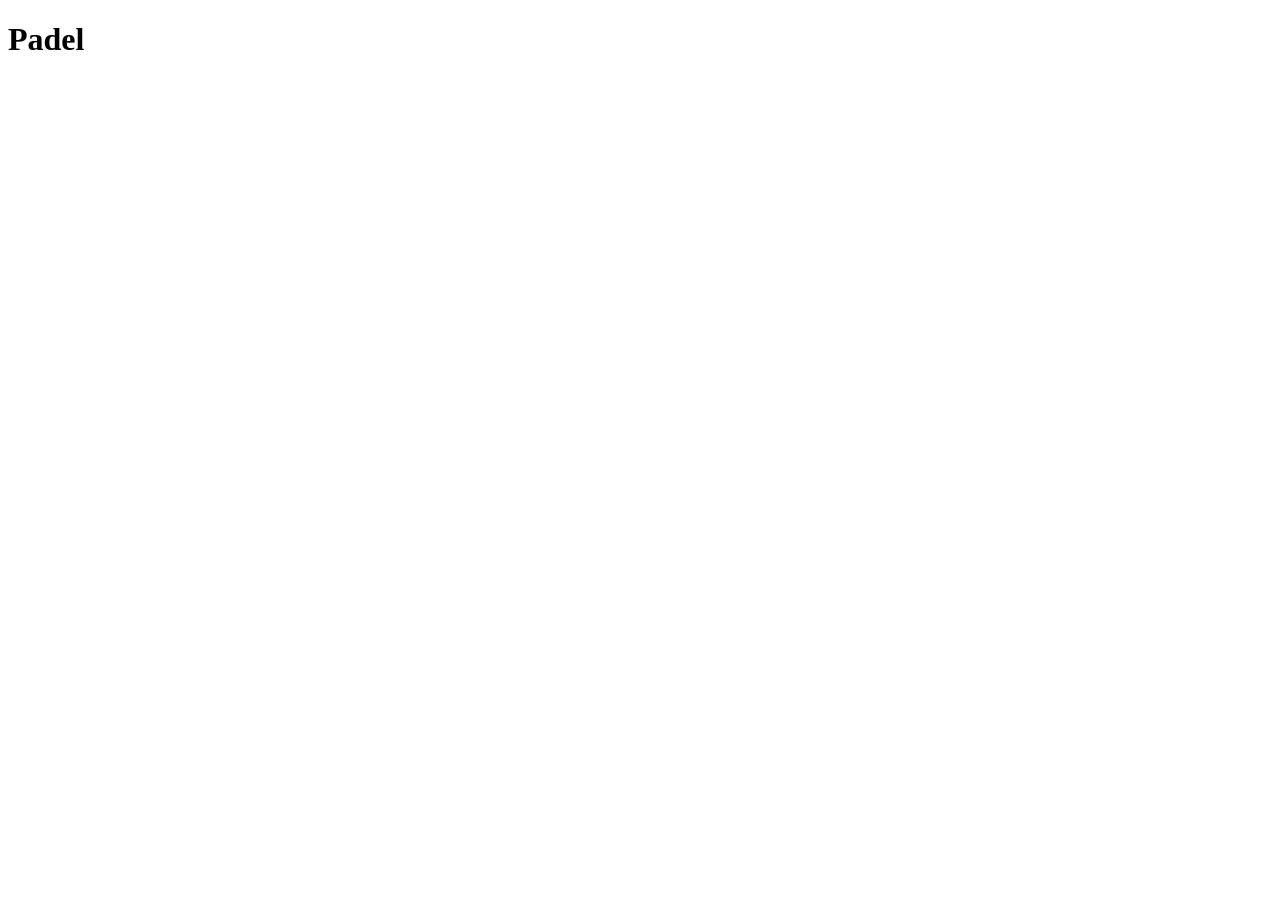
==== commit dbe560a3: "Add files via upload" ====
--- a/index.html
+++ b/index.html
@@ -4,1320 +4,35 @@
 <meta charset="utf-8">
 <meta name="viewport" content="width=device-width,initial-scale=1,viewport-fit=cover">
 <title>Padel</title>
-<meta name="description" content="Programme physique padel de 12 semaines : séances, exercices, mobilité, minuteurs et suivi.">
+<meta name="description" content="Programme physique padel : séances guidées, exercices, mobilité, minuteurs et suivi.">
 <meta name="apple-mobile-web-app-capable" content="yes">
 <meta name="mobile-web-app-capable" content="yes">
 <meta name="apple-mobile-web-app-title" content="Padel">
 <meta name="apple-mobile-web-app-status-bar-style" content="default">
-<meta name="theme-color" content="#EEF2F1" media="(prefers-color-scheme: light)">
-<meta name="theme-color" content="#0D151D" media="(prefers-color-scheme: dark)">
+<meta name="theme-color" content="#EEF2F1">
 <link rel="manifest" href="manifest.webmanifest">
 <link rel="apple-touch-icon" href="icons/apple-touch-icon.png">
 <link rel="icon" type="image/png" sizes="192x192" href="icons/icon-192.png">
+<link rel="preload" href="fonts/barlow-condensed-latin-700-normal.woff2" as="font" type="font/woff2" crossorigin>
+<link rel="preload" href="fonts/ibm-plex-sans-latin-400-normal.woff2" as="font" type="font/woff2" crossorigin>
+<link rel="stylesheet" href="css/base.css">
+<link rel="stylesheet" href="css/app.css">
 </head>
 <body>
-
-<link rel="preconnect" href="https://fonts.googleapis.com">
-<link rel="stylesheet" href="https://fonts.googleapis.com/css2?family=Barlow+Condensed:wght@500;600;700&family=IBM+Plex+Sans:wght@400;500;600&family=IBM+Plex+Mono:wght@400;500&display=swap">
-<style>
-:root{
-  --bg:#EEF2F1; --surface:#FFFFFF; --surface-2:#E3E9E8; --ink:#13202C; --ink-2:#4A5A66; --line:#CBD5D4;
-  --court:#1D5AA6; --court-soft:#DCE7F5; --ball:#C6D62B; --ball-ink:#3E4508;
-  --b1:#1D5AA6; --b2:#0E8577; --b3:#C2571B;
-  --ok:#1F8A4C; --ok-soft:#DCF1E4; --warn:#B7791F; --bad:#B83A3A;
-  --display:"Barlow Condensed","Arial Narrow",sans-serif;
-  --body:"IBM Plex Sans",system-ui,-apple-system,"Segoe UI",sans-serif;
-  --mono:"IBM Plex Mono",ui-monospace,Menlo,monospace;
-}
-@media (prefers-color-scheme: dark){
-  :root:not([data-theme="light"]){
-    color-scheme:dark;
-    --bg:#0D151D; --surface:#15212C; --surface-2:#1C2A37; --ink:#E6EDF2; --ink-2:#9AAAB6; --line:#2A3B4A;
-    --court:#6FA3E8; --court-soft:#1B3350; --ball:#D3E24A; --ball-ink:#1A1D02;
-    --b1:#6FA3E8; --b2:#3FC2B0; --b3:#F0925A;
-    --ok:#4CC27E; --ok-soft:#173A28; --warn:#E3B04F; --bad:#EE7A7A;
-  }
-}
-:root[data-theme="dark"]{
-  color-scheme:dark;
-  --bg:#0D151D; --surface:#15212C; --surface-2:#1C2A37; --ink:#E6EDF2; --ink-2:#9AAAB6; --line:#2A3B4A;
-  --court:#6FA3E8; --court-soft:#1B3350; --ball:#D3E24A; --ball-ink:#1A1D02;
-  --b1:#6FA3E8; --b2:#3FC2B0; --b3:#F0925A;
-  --ok:#4CC27E; --ok-soft:#173A28; --warn:#E3B04F; --bad:#EE7A7A;
-}
-*{box-sizing:border-box}
-html{-webkit-text-size-adjust:100%;padding:env(safe-area-inset-top,0px) env(safe-area-inset-right,0px) env(safe-area-inset-bottom,0px) env(safe-area-inset-left,0px);background:var(--bg)}
-body{margin:0;background:var(--bg);color:var(--ink);font-family:var(--body);font-size:15px;line-height:1.5;padding:0 16px;-webkit-tap-highlight-color:transparent;overscroll-behavior-y:none}
-img{max-width:100%}[hidden]{display:none!important}
-button,input,select,textarea{touch-action:manipulation}
-.wrap{max-width:1040px;margin:0 auto;padding-block:20px 60px;display:flex;flex-direction:column;gap:18px}
-h1,h2,h3{font-family:var(--display);font-weight:700;letter-spacing:.01em;line-height:1.05;margin:0;text-wrap:balance}
-h1{font-size:clamp(34px,6vw,52px);text-transform:uppercase}
-h2{font-size:26px;text-transform:uppercase}
-h3{font-size:20px}
-p{margin:0}
-.eyebrow{font-family:var(--mono);font-size:11.5px;letter-spacing:.12em;text-transform:uppercase;color:var(--ink-2)}
-.muted{color:var(--ink-2)}
-.num{font-variant-numeric:tabular-nums}
-header.top{display:flex;flex-direction:column;gap:10px}
-.hero-row{display:flex;flex-wrap:wrap;gap:12px 24px;align-items:flex-end;justify-content:space-between}
-.stat-row{display:flex;gap:22px;flex-wrap:wrap}
-.stat .v{font-family:var(--display);font-size:30px;font-weight:700;line-height:1}
-.stat .k{font-size:12px;color:var(--ink-2)}
-/* week strip = court */
-.strip{display:grid;grid-template-columns:repeat(12,1fr);gap:4px;background:var(--surface);border:1px solid var(--line);border-radius:10px;padding:8px}
-.wk{appearance:none;border:0;border-radius:6px;padding:8px 0 6px;background:var(--surface-2);color:var(--ink);cursor:pointer;font-family:var(--display);font-size:17px;font-weight:600;display:flex;flex-direction:column;align-items:center;gap:3px;position:relative}
-.wk .bar{width:70%;height:4px;border-radius:2px}
-.wk .dl{font-family:var(--mono);font-size:9px;color:var(--ink-2);letter-spacing:.05em}
-.wk.sel{outline:2px solid var(--ink);outline-offset:-2px}
-.wk.now::after{content:"";position:absolute;top:4px;right:5px;width:7px;height:7px;border-radius:50%;background:var(--ball);box-shadow:0 0 0 1.5px var(--ball-ink)}
-.wk:focus-visible,button:focus-visible,input:focus-visible,select:focus-visible,textarea:focus-visible{outline:2px solid var(--court);outline-offset:2px}
-.legend{display:flex;gap:16px;flex-wrap:wrap;font-size:12.5px;color:var(--ink-2)}
-.legend i{display:inline-block;width:10px;height:10px;border-radius:2px;margin-right:6px;vertical-align:-1px}
-nav.tabs{display:flex;gap:4px;overflow-x:auto;border-bottom:1px solid var(--line);scrollbar-width:none;position:sticky;top:0;z-index:20;background:var(--bg);margin-inline:-16px;padding-inline:16px}
-nav.tabs::-webkit-scrollbar{display:none}
-nav.tabs button{appearance:none;background:none;border:0;border-bottom:3px solid transparent;padding:10px 14px;font-family:var(--display);font-size:18px;font-weight:600;text-transform:uppercase;letter-spacing:.03em;color:var(--ink-2);cursor:pointer;white-space:nowrap}
-nav.tabs button[aria-selected="true"]{color:var(--ink);border-color:var(--court)}
-.panel{display:flex;flex-direction:column;gap:18px}
-.card{background:var(--surface);border:1px solid var(--line);border-radius:12px;padding:18px}
-.grid2{display:grid;grid-template-columns:repeat(auto-fit,minmax(300px,1fr));gap:16px}
-.grid3{display:grid;grid-template-columns:repeat(auto-fit,minmax(240px,1fr));gap:16px}
-/* week days */
-.days{display:grid;grid-template-columns:repeat(7,minmax(0,1fr));gap:6px}
-.day{appearance:none;text-align:left;border:1px solid var(--line);background:var(--surface);color:var(--ink);border-radius:10px;padding:10px 9px;cursor:pointer;display:flex;flex-direction:column;gap:6px;min-height:104px;font:inherit}
-.day .d{font-family:var(--mono);font-size:11px;text-transform:uppercase;letter-spacing:.08em;color:var(--ink-2);display:flex;justify-content:space-between}
-.day .t{font-family:var(--display);font-size:16px;font-weight:600;line-height:1.1}
-.day .chip{margin-top:auto;align-self:flex-start;font-size:11px;padding:2px 7px;border-radius:99px;background:var(--surface-2);color:var(--ink-2)}
-.day.sel{border-color:var(--ink);box-shadow:inset 0 0 0 1px var(--ink)}
-.day.today .d span:first-child{color:var(--court);font-weight:600}
-.day.done{background:var(--ok-soft);border-color:var(--ok)}
-.day.done .chip{background:var(--ok);color:var(--surface)}
-.tag{display:inline-block;font-family:var(--mono);font-size:11px;letter-spacing:.06em;text-transform:uppercase;padding:2px 8px;border-radius:99px;border:1px solid currentColor}
-@media (max-width:720px){
-  .days{grid-template-columns:repeat(4,minmax(0,1fr))}
-  .strip{grid-template-columns:repeat(6,1fr)}
-}
-@media (max-width:420px){.days{grid-template-columns:repeat(2,minmax(0,1fr))}}
-/* session */
-.sess-head{display:flex;flex-wrap:wrap;gap:8px 16px;justify-content:space-between;align-items:flex-start}
-.meta{display:flex;gap:14px;flex-wrap:wrap;font-size:13px;color:var(--ink-2)}
-.cue{background:var(--court-soft);border-radius:8px;padding:10px 12px;font-size:14px}
-ol.ex{list-style:none;margin:0;padding:0;display:flex;flex-direction:column}
-ol.ex li{display:grid;grid-template-columns:28px 1fr minmax(150px,210px);gap:4px 12px;padding:12px 0;border-top:1px solid var(--line);align-items:start}
-ol.ex li:first-child{border-top:0}
-.ex .n{font-family:var(--display);font-size:20px;font-weight:700;color:var(--ink-2);line-height:1.2}
-.ex .nm{font-weight:600}
-.ex .rx{font-family:var(--mono);font-size:13px;color:var(--court);font-weight:500}
-.tm-slot{grid-column:1/-1}
-.tm{margin-top:8px;border-radius:12px;padding:14px 16px;display:flex;flex-direction:column;gap:8px;background:var(--surface-2);border:1px solid var(--line)}
-.tm-work{background:var(--tm-work);border-color:var(--arrow)}
-.tm-rest{background:var(--court-soft);border-color:var(--court)}
-.tm-done{background:var(--ok-soft);border-color:var(--ok)}
-.tm-top{display:flex;justify-content:space-between;gap:10px}
-.tm-step{font-family:var(--mono);font-size:12px;color:var(--ink-2)}
-.tm-main{display:flex;justify-content:space-between;align-items:baseline;gap:6px 16px;flex-wrap:wrap}
-.tm-phase{font-family:var(--display);font-size:26px;font-weight:700;text-transform:uppercase;line-height:1.05}
-.tm-time{font-family:var(--display);font-size:clamp(52px,12vw,76px);font-weight:700;line-height:.95}
-.tm-sub{font-size:14px}
-.tm-bar{height:6px;background:var(--line);border-radius:3px;overflow:hidden}
-.tm-bar span{display:block;height:100%;background:var(--arrow);transition:width .1s linear}
-.tm-rest .tm-bar span{background:var(--court)}
-.tm-ctl{display:flex;gap:8px;flex-wrap:wrap}
-.howto+.howto{margin-left:6px}
-
-.ex .nt{font-size:13px;color:var(--ink-2)}
-@media (max-width:600px){ol.ex li{grid-template-columns:24px 1fr}.ex .inp{grid-column:2}}
-input,select,textarea{font:inherit;color:var(--ink);background:var(--surface);border:1px solid var(--line);border-radius:7px;padding:7px 9px;width:100%;min-width:0}
-textarea{min-height:60px;resize:vertical}
-label{display:flex;flex-direction:column;gap:4px;font-size:12.5px;color:var(--ink-2)}
-.form-row{display:grid;grid-template-columns:repeat(auto-fit,minmax(130px,1fr));gap:10px;align-items:end}
-.btn{appearance:none;border:0;border-radius:8px;padding:10px 16px;font-family:var(--display);font-size:17px;font-weight:600;letter-spacing:.03em;text-transform:uppercase;cursor:pointer;background:var(--court);color:#fff}
-:root[data-theme="dark"] .btn{color:#0D151D}
-@media (prefers-color-scheme: dark){:root:not([data-theme="light"]) .btn{color:#0D151D}}
-.btn.ghost{background:var(--surface-2);color:var(--ink)}
-.btn.small{font-size:14px;padding:6px 10px}
-.check{flex-direction:row;align-items:center;gap:8px;font-size:14px;color:var(--ink)}
-.check input{width:18px;height:18px}
-.toast{font-size:13px;color:var(--ok);min-height:1.2em}
-/* tables */
-.tbl-wrap{overflow-x:auto}
-table{border-collapse:collapse;width:100%;font-size:14px}
-th,td{text-align:left;padding:8px 10px;border-bottom:1px solid var(--line);white-space:nowrap}
-th{font-family:var(--mono);font-size:11px;letter-spacing:.08em;text-transform:uppercase;color:var(--ink-2);font-weight:500}
-td.num,th.num{text-align:right;font-variant-numeric:tabular-nums}
-.del{appearance:none;background:none;border:0;color:var(--ink-2);cursor:pointer;font-size:13px;text-decoration:underline}
-/* charts */
-.chart svg{width:100%;height:auto;display:block}
-.chart .axis{fill:var(--ink-2);font-family:var(--mono);font-size:11px}
-.chart .grid{stroke:var(--line);stroke-width:1}
-.empty{padding:28px 10px;text-align:center;color:var(--ink-2);font-size:14px;border:1px dashed var(--line);border-radius:8px}
-.kpis{display:grid;grid-template-columns:repeat(auto-fit,minmax(140px,1fr));gap:12px}
-.kpi{background:var(--surface-2);border-radius:10px;padding:12px}
-.kpi .v{font-family:var(--display);font-size:28px;font-weight:700;line-height:1}
-.kpi .k{font-size:12px;color:var(--ink-2);margin-top:4px}
-.delta-good{color:var(--ok)} .delta-bad{color:var(--bad)}
-/* blocks */
-.block{border-top:5px solid var(--bc);display:flex;flex-direction:column;gap:10px}
-.block .wks{font-family:var(--mono);font-size:12px;color:var(--bc)}
-ul.clean{margin:0;padding-left:18px;display:flex;flex-direction:column;gap:5px}
-.guide h3{margin-bottom:8px}
-.steps{counter-reset:s;list-style:none;margin:0;padding:0;display:flex;flex-direction:column;gap:8px}
-.steps li{counter-increment:s;display:grid;grid-template-columns:30px 1fr;gap:8px}
-.steps li::before{content:counter(s);font-family:var(--display);font-weight:700;font-size:18px;color:var(--court)}
-.sync{font-family:var(--mono);font-size:11px;color:var(--ink-2)}
-.tmpl td:first-child{font-family:var(--mono);text-transform:uppercase;font-size:12px;color:var(--ink-2)}
-@media (max-width:600px){
-  .wrap{padding-block:10px 40px;gap:14px}
-  header.top{gap:8px}
-  header.top>.eyebrow{display:none}
-  h1{font-size:30px}
-  .stat-row{display:grid;grid-template-columns:repeat(4,minmax(0,1fr));gap:8px;width:100%}
-  .stat .v{font-size:22px}.stat .v .muted{font-size:13px!important}.stat .k{font-size:11px;line-height:1.25}
-  .legend>span:not(.sync){display:none}
-  .strip{padding:6px;gap:3px}.wk{font-size:15px;padding:6px 0 4px}
-  nav.tabs button{font-size:16px;padding:10px 10px}
-  .card{padding:14px}
-}
-@media (prefers-reduced-motion: reduce){*{transition:none!important;animation:none!important}}
-
-:root{--tm-work:#FBE6D8;--fig:#1B2733;--fig-2:#A7B3BC;--equip:#1D5AA6;--equip-soft:#DCE7F5;--band:#0E8577;--arrow:#D2601F;--ground:#AEB9B8;--court-floor:#DCE8F4;--court-line:#FFFFFF;--glass:#86AACB;--rest:#CBD5D4}
-@media (prefers-color-scheme: dark){:root:not([data-theme="light"]){--tm-work:#3A2618;--fig:#E6EDF2;--fig-2:#5B6D7E;--equip:#6FA3E8;--equip-soft:#1B3350;--band:#3FC2B0;--arrow:#F0925A;--ground:#3A4C5C;--court-floor:#16304B;--court-line:#6E8FB3;--glass:#6FA3E8;--rest:#2A3B4A}}
-:root[data-theme="dark"]{--tm-work:#3A2618;--fig:#E6EDF2;--fig-2:#5B6D7E;--equip:#6FA3E8;--equip-soft:#1B3350;--band:#3FC2B0;--arrow:#F0925A;--ground:#3A4C5C;--court-floor:#16304B;--court-line:#6E8FB3;--glass:#6FA3E8;--rest:#2A3B4A}
-.figs{display:grid;grid-template-columns:repeat(var(--n),minmax(0,1fr));gap:10px;max-width:calc(var(--n) * 240px)}
-.figs.wide{max-width:440px}
-.figs figure{margin:0;background:var(--surface-2);border-radius:10px;padding:6px 6px 8px;display:flex;flex-direction:column;gap:4px}
-.figs svg{width:100%;height:auto;display:block}
-.figs figcaption{font-size:12.5px;color:var(--ink-2);text-align:center;line-height:1.3}
-.ftxt{font-family:var(--mono);font-size:9.5px;fill:var(--ink-2);letter-spacing:.04em}
-.fnum{font-family:var(--mono);font-size:9px;font-weight:600;fill:var(--arrow)}
-.exd{display:flex;flex-direction:column;gap:14px;padding-block:12px 4px}
-.exd h4{font-family:var(--mono);font-size:11px;letter-spacing:.1em;text-transform:uppercase;color:var(--ink-2);margin:0 0 6px;font-weight:500}
-.exd-cols{display:grid;grid-template-columns:minmax(0,1.3fr) minmax(0,1fr);gap:18px}
-@media (max-width:640px){.exd-cols{grid-template-columns:1fr}}
-.exd-side{display:flex;flex-direction:column;gap:12px}
-.exd .steps{font-size:14.5px}
-ul.ok-list,ul.no-list{margin:0;padding:0;list-style:none;display:flex;flex-direction:column;gap:4px;font-size:14px}
-.ok-list li::before{content:"✓ ";color:var(--ok);font-weight:700}
-.no-list li::before{content:"✗ ";color:var(--bad);font-weight:700}
-.vars{display:flex;flex-direction:column;gap:6px;font-size:14px}
-.chips{display:flex;gap:6px;flex-wrap:wrap}
-.chips span{font-size:12px;background:var(--surface-2);padding:2px 9px;border-radius:99px;color:var(--ink-2)}
-.why{font-size:14.5px;max-width:70ch}
-.howto{appearance:none;background:none;border:1px solid var(--line);border-radius:99px;padding:3px 11px;margin-top:6px;font:inherit;font-size:12.5px;color:var(--court);cursor:pointer}
-.howto[aria-expanded="true"]{background:var(--court-soft)}
-.exd-wrap{grid-column:1/-1}
-.tsel{display:flex;flex-wrap:wrap;gap:8px 14px;align-items:center;border-top:1px solid var(--line);padding-top:12px}
-.mob-row{display:flex;flex-wrap:wrap;gap:10px 16px;align-items:center;justify-content:space-between;border-top:1px solid var(--line);padding-top:12px}
-.mob-days{display:flex;gap:6px;flex-wrap:wrap}
-.mob-day{appearance:none;border:1.5px solid var(--line);background:var(--surface);color:var(--ink-2);border-radius:99px;padding:5px 11px;font:inherit;font-size:13px;cursor:pointer}
-.mob-day.today{border-color:var(--ink);color:var(--ink)}
-.mob-day.on{background:var(--ok);border-color:var(--ok);color:var(--surface)}
-.lib{display:grid;grid-template-columns:repeat(auto-fill,minmax(min(100%,320px),1fr));gap:14px}
-.lib .card{display:flex;flex-direction:column;gap:12px}
-details summary{cursor:pointer;color:var(--court);font-size:14px;font-weight:500}
-.filters{display:flex;gap:6px;flex-wrap:wrap}
-.filters button{appearance:none;border:1px solid var(--line);background:var(--surface);color:var(--ink);border-radius:99px;padding:5px 12px;font:inherit;font-size:13px;cursor:pointer}
-.filters button[aria-pressed="true"]{background:var(--ink);border-color:var(--ink);color:var(--bg)}
-.move{display:grid;grid-template-columns:40px minmax(0,1fr);gap:8px}
-.move-n{font-family:var(--display);font-size:34px;font-weight:700;color:var(--b2);line-height:1}
-.rx{font-family:var(--mono);font-size:13px;color:var(--court);font-weight:500}
-
-</style>
-
-<div class="wrap">
-  <header class="top">
-    <div class="eyebrow">Joueur de gauche · P250 / P500 · 12 semaines</div>
-    <div class="hero-row">
-      <h1>Programme Padel</h1>
-      <div class="stat-row" id="heroStats"></div>
-    </div>
-    <div class="strip" id="strip" role="group" aria-label="Choisir la semaine"></div>
-    <div class="legend">
-      <span><i style="background:var(--b1)"></i>Bloc 1 · Fondations</span>
-      <span><i style="background:var(--b2)"></i>Bloc 2 · Force &amp; puissance</span>
-      <span><i style="background:var(--b3)"></i>Bloc 3 · Vitesse spécifique</span>
-      <span><i style="background:var(--ball);box-shadow:0 0 0 1.5px var(--ball-ink);border-radius:50%"></i>Semaine en cours</span>
-      <span class="sync" id="sync"></span>
-    </div>
-  </header>
-
-  <nav class="tabs" role="tablist" id="tabs">
-    <button role="tab" data-tab="semaine" aria-selected="true">Semaine</button>
-    <button role="tab" data-tab="mobilite" aria-selected="false">Mobilité</button>
-    <button role="tab" data-tab="exercices" aria-selected="false">Exercices</button>
-    <button role="tab" data-tab="suivi" aria-selected="false">Suivi</button>
-    <button role="tab" data-tab="tests" aria-selected="false">Tests</button>
-    <button role="tab" data-tab="tournois" aria-selected="false">Tournois</button>
-    <button role="tab" data-tab="programme" aria-selected="false">Programme</button>
-    <button role="tab" data-tab="guide" aria-selected="false">Guide</button>
-  </nav>
-
-  <main id="main"></main>
-</div>
-
-<script>
-/* ===================== PROGRAMME ===================== */
-const DAYS=[["lun","Lundi"],["mar","Mardi"],["mer","Mercredi"],["jeu","Jeudi"],["ven","Vendredi"],["sam","Samedi"],["dim","Dimanche"]];
-const TEST_WEEKS=[1,4,8,12];
-const BLOCKS=[
- {id:1,name:"Fondations",weeks:[1,2,3,4],color:"var(--b1)",
-  goal:"Reconstruire une base de force, relancer le cardio et amorcer la perte de poids. Solidifier épaule, coude, chevilles et lombaires avant d'ajouter de l'intensité.",
-  keys:["Technique propre, charges modérées (RPE 7)","Cardio zone 2 + intervalles 30/30","Prévention épaule/coude systématique","Pliométrie basse (corde, pogo, box jump)"]},
- {id:2,name:"Force & puissance",weeks:[5,6,7,8],color:"var(--b2)",
-  goal:"Charges plus lourdes et sauts plus intenses pour gagner en explosivité sur les premiers pas, les smashs et les sorties de vitre.",
-  keys:["Force lourde 4×5 (RPE 8)","Sauts maximaux et lancers rotatifs","Déplacements spécifiques côté gauche","Intervalles « points de padel » 15/25"]},
- {id:3,name:"Vitesse spécifique",weeks:[9,10,11,12],color:"var(--b3)",
-  goal:"Transformer la force en vitesse de jeu : réactivité, répétition d'efforts courts comme en fin de 3e set, puissance au-dessus de la tête.",
-  keys:["Contraste charge lourde + saut","Accélérations réactives au signal","Répétitions de sprints 20/20","Force entretenue, volume réduit"]}
-];
-const blockOf=w=>BLOCKS.find(b=>b.weeks.includes(w));
-const isDeload=w=>w===4||w===8||w===12;
-const WEEK_CUE={1:"Charges modérées, RPE 7 : prends le temps d'apprendre les mouvements et note tes charges.",
- 2:"Si la semaine passée était à RPE < 8, ajoute 2,5 à 5 kg sur les exercices de force.",
- 3:"Semaine la plus dure du bloc : vise RPE 8 sur les exercices principaux.",
- 4:"Semaine d'allègement : une série de moins, charges −10 à −15 %. Tests jeudi."};
-const GEN={warmup:"Échauffement",warmup_dyn:"Échauffement dynamique",mobility:"Routine mobilité quotidienne"};
-// [clé exercice, séries, reps/durée, note spécifique]
-const S={
- // Mercredi : séance principale (J-3 avant le tournoi) — sauts et lancers en début, frais, puis force
- A:{
-  1:{title:"Force & explosivité",dur:70,place:"Salle",items:[
-   ["warmup",null,"10 min","5 min rameur + routine mobilité (version courte) + 2 séries légères du 1er exercice de force"],
-   ["box_jump",3,"4"],
-   ["skater",3,"5/côté","Tiens la réception 1 s"],
-   ["mb_rot",3,"6/côté","3–4 kg"],
-   ["squat_goblet",3,"10","RPE 7, descente en 3 s"],
-   ["rdl",3,"10"],
-   ["lunge_back",3,"8/jambe"],
-   ["row_db",3,"10/bras"],
-   ["bench_db",3,"10"],
-   ["pallof",3,"10/côté"]]},
-  2:{title:"Force lourde & puissance",dur:75,place:"Salle",items:[
-   ["warmup",null,"10 min","Rameur + mobilité + montée progressive au squat"],
-   ["cmj",4,"4","Récup complète, qualité maximale"],
-   ["mb_slam",3,"6"],
-   ["mb_rot",3,"5/côté","Explosif"],
-   ["back_squat",4,"5","RPE 8, 2 min 30 de récup"],
-   ["trapbar",3,"5","Sans trap bar : soulevé de terre roumain à la barre"],
-   ["bulgarian",3,"6/jambe"],
-   ["pullup",4,"6","Avec élastique si besoin"],
-   ["press_1arm",3,"8/bras"],
-   ["landmine",3,"8/côté"]]},
-  3:{title:"Vitesse & contraste",dur:70,place:"Salle",items:[
-   ["warmup",null,"10 min","Rameur + mobilité + 3 sauts"],
-   ["depth_jump",3,"4"],
-   ["reactive_acc",6,"1 sprint","Un partenaire annonce la direction"],
-   ["mb_overhead",3,"5","2 kg"],
-   ["contrast_squat",3,"3 + 3 sauts"],
-   ["trapbar",3,"4","Intention explosive à la montée"],
-   ["jump_lunge",3,"6"],
-   ["pullup",3,"5","Lestées si tu en fais 8 propres"],
-   ["push_press",3,"5"],
-   ["landmine",3,"5/côté","Version explosive"]]}
- },
- // Mardi : juste après l'entraînement padel
- PREV:{
-  1:{title:"Prévention & gainage",dur:20,items:[["ext_rot",2,"15/bras"],["calf_ecc",2,"15","Montée à deux pieds, descente sur un pied en 3 s"],["plank",3,"30 s"],["side_plank",2,"30 s/côté"],["dead_bug",2,"10/côté"]]},
-  2:{title:"Prévention & gainage",dur:20,items:[["ytw",2,"8 chaque lettre"],["copenhagen",3,"20 s/côté"],["calf_ecc",2,"12","Tout sur un pied"],["pallof",3,"20 s/côté","Version isométrique : bras tendus, tiens"],["shoulder_tap",3,"12"]]},
-  3:{title:"Prévention & gainage",dur:20,items:[["ext_rot90",2,"12/bras"],["copenhagen",2,"25 s/côté"],["calf_ecc",2,"12","Tout sur un pied"],["pallof",3,"8 pas/côté","Version en marchant : pas chassés, bras tendus"],["side_plank_rot",2,"8/côté"]]}
- },
- // Jeudi : juste après l'entraînement padel (J-2, court et intense)
- FIN:{
-  1:{title:"Finisher cardio",dur:15,items:[["rope",3,"45 s","15 s de récup"],["int_3030",2,"6 × 30 s","3 min entre les séries"]]},
-  2:{title:"Finisher cardio padel",dur:15,items:[["left_drill",6,"15 s","45 s de récup, intensité match"],["int_points",2,"8 reps","3 min entre les séries"]]},
-  3:{title:"Finisher vitesse",dur:15,items:[["left_drill_full",4,"20 s","40 s de récup"],["rsa",2,"8 reps","4 min entre les séries. Une seule série si tu joues dès vendredi soir"]]}
- },
- C:{title:"Récup active & cardio zone 2",place:"Maison / extérieur",items:[
-   ["zone2",null,"30–40 min"],
-   ["mobility",null,"12 min","La routine de l'onglet Mobilité (compte pour aujourd'hui)"],
-   ["m_sleeper",2,"30 s/côté"],
-   ["m_roller",null,"5 min"]]}
-};
-const M_ROUTINE=[["m_catcow",null,"8 reps"],["m_thoracic",null,"6/côté"],["m_wgs",null,"4/côté"],["m_9090",null,"6/côté"],["m_hipflexor",null,"30 s/côté"],["m_frog",null,"8 reps"],["m_ankle",null,"10/côté"],["m_dislocate",null,"10 reps"],["m_wrist",null,"30 s chaque sens"]];
-const TESTS=[
- {k:"saut",name:"Saut en longueur sans élan",u:"cm",better:"up",how:"Pieds joints, 3 essais, garde le meilleur. Mesure au talon le plus proche."},
- {k:"spider",name:"Spider drill 5 cônes",u:"s",better:"down",ex:"star_drill",how:"Cônes à 3 m du centre en demi-étoile (schéma du drill étoile). Aller toucher chaque cône et revenir au centre, chrono total. 2 essais."},
- {k:"sprint",name:"Répétitions de sprints 6 × 20 m",u:"s",better:"down",how:"6 sprints de 20 m, départ toutes les 30 s. Note le temps moyen (ou le total ÷ 6)."},
- {k:"planche",name:"Planche max",u:"s",better:"up",ex:"plank",how:"Sur les avant-bras, corps aligné. Arrêt dès que le bassin tombe."},
- {k:"pompes",name:"Pompes max",u:"reps",better:"up",ex:"pushup",how:"Poitrine à un poing du sol, sans pause au-dessus de 2 s."},
- {k:"squat",name:"Squat 5 RM estimé",u:"kg",better:"up",ex:"squat_goblet",how:"Charge que tu peux soulever 5 fois proprement (RPE 9). En bloc 1, fais-le au goblet."},
- {k:"fc",name:"FC de repos",u:"bpm",better:"down",how:"Le matin au réveil, allongé, 1 minute."},
- {k:"taille",name:"Tour de taille",u:"cm",better:"down",how:"Au niveau du nombril, le matin, expiration normale."}
-];
-const PADEL_FOCUS={1:"Régularité et placement : lobs de défense, sorties de vitre côté gauche.",2:"Transitions défense → attaque : bandeja et montée au filet.",3:"Finition au filet : smash par 3 / par 4, víbora, volées décisives."};
-
-const TDAYS=[["ven","Vendredi"],["sam","Samedi"],["dim","Dimanche"],["none","Pas de tournoi"]];
-function tDay(w){return (data.weeks&&data.weeks["w"+w]&&data.weeks["w"+w].tournoi)||"sam";}
-const ACTIVATION=[["mobility",null,"12 min","La routine quotidienne"],["Activation",null,"8 min","3 accélérations de 5 m, 6 split-steps, shadow des coups. Rien de lourd la veille du tournoi"]];
-const TOURNOI=(suite)=>({kind:"M",title:suite?"Tournoi (suite) / repos":"Tournoi",dur:180,place:"Tournoi",items:[["Protocole jour de tournoi",null,"","Voir l'onglet Guide : repas, échauffement, entre les matchs"],["mobility",null,"12 min","Le matin, avant l'échauffement"]],cue:suite?"Si tu es encore en lice, protocole tournoi. Sinon repos ou 20 min de marche + mobilité.":"Enregistre ton tournoi dans l'onglet Tournois, et la journée ici avec durée totale de jeu et RPE."});
-function dayPlan(w,d){
-  const b=blockOf(w).id,test=TEST_WEEKS.includes(w),T=tDay(w);
-  if(d==="lun") return {kind:"C",title:S.C.title,dur:50,place:S.C.place,items:S.C.items,cue:"Après le tournoi du week-end : on relance la circulation sans fatiguer. Si tu es très entamé, fais seulement la mobilité."};
-  if(d==="mar"){const F=S.PREV[b];return {kind:"P",title:"Padel + "+F.title.toLowerCase(),dur:90+F.dur,place:"Club",items:[["Entraînement padel",null,"60–90 min","Axe du bloc : "+PADEL_FOCUS[b]],...F.items],cue:"Juste après ton entraînement padel, encore chaud : 20 min de prévention épaule, mollets, adducteurs et gainage. Note la durée totale et ton RPE."};}
-  if(d==="jeu"){
-    if(T==="ven") return {kind:"P",title:"Padel léger (veille de tournoi)",dur:60,place:"Club",items:[["Entraînement padel",null,"45–60 min","Technique et sensations : pas de match intense, pas de finisher"],...ACTIVATION.slice(0,1)],cue:"Tournoi demain : l'entraînement sert à caler tes sensations. Écourte-le si tu te sens lourd."};
-    const F=S.FIN[b];
-    return {kind:"P",title:"Padel + "+F.title.toLowerCase(),dur:90+F.dur,place:"Club",items:[["Entraînement padel",null,"60–90 min","Axe du bloc : "+PADEL_FOCUS[b]],...F.items],cue:T==="dim"?"Tournoi dimanche (J-3) : finisher complet.":T==="none"?"Pas de tournoi cette semaine : finisher complet, tu peux même ajouter une série.":"Juste après ton entraînement padel : 15 min courts et intenses. C'est J-2 avant le tournoi, donc on s'arrête là."};
-  }
-  if(d==="mer"){
-    if(test) return {kind:"T",title:w===1?"Tests de départ":"Tests de fin de bloc",dur:60,place:"Salle ou terrain",items:[["warmup_dyn",null,"12 min","Protocole Guide"],...TESTS.filter(t=>!["fc","taille"].includes(t.k)).map(t=>[t.ex||t.name,null,t.u,t.name+" : "+t.how]),...(w===1?[["squat_goblet",2,"10","Découverte, charge légère"],["row_db",2,"10/bras","Découverte, charge légère"],["pallof",2,"10/côté"]]:[])],cue:(w===1?"Fais les tests dans cet ordre, reposé, puis 3 exercices légers pour découvrir la séance de force. Saisis tes résultats dans l'onglet Tests.":"Semaine d'allègement : les tests remplacent la séance de force. FC de repos et tour de taille se mesurent le matin. Saisis tout dans l'onglet Tests.")+(T==="ven"?" Tournoi vendredi : si tu préfères, fais les tests lundi à la place.":"")};
-    if(T==="ven"){const A=S.A[b];return {kind:"A",short:true,title:A.title+" · version courte",dur:50,place:A.place,items:A.items.slice(0,8),cue:"Tournoi vendredi, on est à J-2 : une série de moins partout, les 2 derniers exercices sautent, RPE 7 maximum et aucune série jusqu'à l'échec. Sauts et lancers en premier."};}
-    return {kind:"A",...S.A[b],cue:WEEK_CUE[((w-1)%4)+1]+(T==="none"?" Pas de tournoi cette semaine : tu peux pousser un peu plus.":" Séance clé de la semaine : les sauts et lancers se font en premier, quand tu es frais.")};
-  }
-  if(d==="ven"){
-    if(T==="ven") return TOURNOI(false);
-    if(T==="sam") return {kind:"V",title:"Activation ou repos",dur:20,place:"Maison / club",items:ACTIVATION,cue:"Veille de tournoi : on garde de la fraîcheur. Si tu te sens lourd, repos complet."};
-    if(T==="dim") return {kind:"C",title:"Récup légère",dur:35,place:"Maison / extérieur",items:[["zone2",null,"20–25 min","Très facile, pour la circulation"],["mobility",null,"12 min","La routine quotidienne"]],cue:"Tournoi dimanche : un peu de cardio très facile aujourd'hui, activation demain."};
-    return {kind:"C",title:"Cardio zone 2 (perte de poids)",dur:50,place:"Maison / extérieur",items:[["zone2",null,"35–45 min"],["mobility",null,"12 min"]],cue:"Pas de tournoi : séance bonus pour la perte de poids."};
-  }
-  if(d==="sam"){
-    if(T==="ven"||T==="sam") return TOURNOI(T==="ven");
-    if(T==="dim") return {kind:"V",title:"Activation ou repos",dur:20,place:"Maison / club",items:ACTIVATION,cue:"Veille de tournoi : on garde de la fraîcheur."};
-    return {kind:"P",title:"Match d'entraînement ou repos",dur:90,place:"Club",items:[["Match d'entraînement",null,"60–90 min","Ou repos si la semaine a été chargée"],["mobility",null,"12 min"]],cue:"Semaine sans tournoi : garde le rythme du jeu avec un match."};
-  }
-  if(T==="none") return {kind:"R",title:"Repos",dur:15,place:"Maison",items:[["mobility",null,"12 min","La routine quotidienne"]],cue:"Repos complet, seulement la mobilité."};
-  return TOURNOI(T!=="dim");
-}
-const KIND_LABEL={A:"Force",C:"Récup",P:"Padel",T:"Tests",V:"Activation",R:"Repos",M:"Tournoi"};
-const rx=(s,r,dl)=>s==null?r:`${dl?Math.max(2,s-1):s} × ${r}`;
-
-/* ===================== BIBLIOTHÈQUE D'EXERCICES ===================== */
-const DB2={t:"db",at:["hN","hF"]};
-const QUAD={t:70,ln:[0,-90],lf:[4,-90],fn:-90,ff:-90,an:[0,0],af:[3,0]};
-const EX={
-/* ---------- FORCE ---------- */
-squat_goblet:{n:"Squat goblet",c:"Force",m:["Quadriceps","Fessiers","Gainage"],
- w:"Base de toutes tes positions basses : défense, volées basses, sorties de vitre.",
- s:["Tiens un haltère ou une kettlebell contre la poitrine, coudes sous la charge.","Pieds un peu plus larges que les hanches, pointes légèrement ouvertes.","Descends en 3 secondes en poussant les hanches en arrière et les genoux vers l'extérieur.","Descends au moins jusqu'à ce que les cuisses soient parallèles au sol, puis remonte en poussant dans tout le pied."],
- k:["Poitrine haute, regard devant","Talons collés au sol","Genoux dans l'axe des pieds"],e:["Genoux qui rentrent vers l'intérieur","Dos qui s'arrondit en bas","Talons qui décollent"],
- ez:"Squat sur une chaise : tu t'assois et te relèves.",hd:"Pause de 2 s en bas.",
- fig:[{p:P({an:[12,172],af:[18,172]}),pr:[{t:"kb"}],l:"Départ"},{p:P({t:30,ln:[82,-22],lf:[76,-18],an:[35,176],af:[40,176]}),pr:[{t:"kb"}],ar:[{at:"hip",o:[-18,-14],d:[0,26]}],l:"En bas : cuisses parallèles"}]},
-back_squat:{n:"Back squat (squat barre)",c:"Force",m:["Quadriceps","Fessiers","Lombaires"],
- w:"Le meilleur exercice pour la force des jambes : premiers pas plus rapides, smashs plus puissants.",
- s:["Place la barre sur le haut du dos (trapèzes), mains un peu plus larges que les épaules.","Sors du rack en deux pas, pieds largeur d'épaules.","Inspire, gaine le ventre, puis descends hanches en arrière et genoux vers l'extérieur.","Descends jusqu'à la parallèle, puis remonte en gardant le même angle de dos."],
- k:["Bloque ta respiration pendant chaque répétition","Barre au-dessus du milieu du pied","Règle les sécurités du rack"],e:["Fesses qui montent avant les épaules","Genoux qui rentrent","Charge trop lourde au détriment de la profondeur"],
- ez:"Squat goblet.",hd:"Pause de 1 s en bas.",
- fig:[{p:P({t:4,an:[-35,150],af:[-30,150]}),pr:[{t:"plate",at:"shN",dx:-3,dy:-2}],l:"Départ"},{p:P({t:42,ln:[88,-25],lf:[82,-22],an:[7,-168],af:[12,-168]}),pr:[{t:"plate",at:"shN",dx:-3,dy:-2}],ar:[{at:"hip",o:[-20,-16],d:[0,26]}],l:"En bas"}]},
-contrast_squat:{n:"Squat + sauts (contraste)",c:"Explosivité",m:["Quadriceps","Fessiers","Mollets"],
- w:"Les squats lourds réveillent le système nerveux : les sauts juste après sont plus puissants. C'est ce qui transforme ta force en explosivité.",
- s:["Fais 3 squats lourds (RPE 8).","Pose la barre et va dans un espace libre, en 20 s maximum.","Enchaîne 3 sauts verticaux maximaux avec balancier des bras.","Récupère 3 min avant la série suivante."],
- k:["Chaque saut doit être maximal","Réception souple, genoux fléchis"],e:["Attendre trop longtemps entre squat et sauts","Continuer quand les sauts ralentissent"],
- ez:"Squat goblet + 3 sauts.",hd:"Sauts sur une box haute.",
- fig:[{p:P({t:42,ln:[88,-25],lf:[82,-22],an:[7,-168],af:[12,-168]}),pr:[{t:"plate",at:"shN",dx:-3,dy:-2}],l:"1. Trois squats lourds"},{p:P({t:4,ln:[4,-6],lf:[0,-10],an:[170,175],af:[165,172],fn:40,ff:40,air:24}),ar:[{at:"hip",o:[-22,10],d:[0,-30]}],l:"2. Trois sauts max"}]},
-rdl:{n:"Soulevé de terre roumain",c:"Force",m:["Ischio-jambiers","Fessiers","Lombaires"],
- w:"Protège tes ischios pendant les sprints et les fentes, et renforce le bas du dos sollicité par les rotations.",
- s:["Debout, un haltère dans chaque main devant les cuisses, genoux légèrement fléchis.","Pousse les hanches vers l'arrière comme pour fermer une porte avec les fesses.","Les haltères glissent le long des cuisses puis des tibias, dos plat.","Descends jusqu'à sentir l'étirement derrière les cuisses (souvent mi-tibia), puis remonte en serrant les fessiers."],
- k:["Le mouvement vient des hanches","Genoux quasi fixes","Charges collées aux jambes"],e:["Dos rond","Plier les genoux comme un squat","Haltères qui s'éloignent des jambes"],
- ez:"Sans charge, un bâton le long du dos.",hd:"Sur une jambe.",
- fig:[{p:P({t:2}),pr:[DB2],l:"Départ"},{p:P({t:78,ln:[12,-2],lf:[10,-2]}),pr:[DB2],ar:[{at:"hip",o:[-12,-14],d:[-22,0]}],l:"Hanches en arrière, dos plat"}]},
-trapbar:{n:"Soulevé de terre trap bar",c:"Force",m:["Fessiers","Quadriceps","Ischios","Dos"],
- w:"Force de tout le corps en une seule poussée, plus facile à apprendre et moins dur pour le dos que le soulevé de terre classique.",
- s:["Place-toi au centre de la barre hexagonale, pieds largeur de hanches.","Descends en fléchissant hanches et genoux, saisis les poignées bras tendus.","Dos plat, poitrine sortie, inspire et gaine.","Pousse le sol avec les jambes jusqu'à être debout, puis redescends en contrôlant."],
- k:["Pousse le sol plutôt que de tirer la barre","Bras tendus comme des câbles"],e:["Dos rond au départ","Hanches qui montent avant les épaules"],
- ez:"Poignées hautes.",hd:"Monte le plus vite possible (bloc 3).",
- fig:[{p:P({t:48,ln:[72,-18],lf:[66,-15]}),pr:[{t:"plate",at:"hN"}],l:"Départ"},{p:P({t:0}),pr:[{t:"plate",at:"hN"}],ar:[{at:"hip",o:[-24,20],d:[0,-28]}],l:"Debout, hanches tendues"}]},
-lunge_back:{n:"Fentes arrière",c:"Force",m:["Quadriceps","Fessiers","Adducteurs"],
- w:"Reproduit tes appuis décalés (volée basse, récupération d'amortie) et équilibre tes deux jambes.",
- s:["Debout, haltères le long du corps.","Fais un grand pas en arrière et pose l'avant du pied.","Descends jusqu'à ce que le genou arrière frôle le sol, genou avant au-dessus de la cheville.","Pousse sur le talon avant pour revenir debout. Alterne."],
- k:["Buste droit","Poids surtout sur la jambe avant"],e:["Genou avant qui rentre","Pas trop court"],
- ez:"Sans charge, une main sur un support.",hd:"Pied avant surélevé sur un step.",
- fig:[{p:P({}),pr:[DB2],l:"Départ"},{p:P({t:4,ln:[88,0],lf:[-8,-100],ff:20}),pr:[DB2],ar:[{at:"hip",o:[-16,-18],d:[0,24]}],l:"Genou arrière frôle le sol"}]},
-jump_lunge:{n:"Fentes sautées alternées",c:"Explosivité",m:["Quadriceps","Fessiers","Mollets"],
- w:"Explosivité en position décalée et changement d'appuis rapide, comme sur une récupération au filet.",
- s:["Pars en fente, bras opposés à la jambe avant.","Saute verticalement en poussant sur les deux jambes.","Inverse les jambes en l'air.","Réceptionne-toi en fente, souple et silencieux, et enchaîne."],
- k:["Réception silencieuse","Buste droit"],e:["Genou arrière qui tape le sol","Réceptions raides"],
- ez:"Fente arrière dynamique sans saut.",hd:"Enchaîner avec un contact au sol plus court.",
- fig:[{p:P({t:4,ln:[88,0],lf:[-8,-100],ff:20,an:[40,70],af:[-40,-20]}),l:"Fente"},{p:P({t:2,ln:[40,-30],lf:[-25,-60],ff:10,an:[-30,-10],af:[40,70],air:24}),ar:[{at:"hip",o:[-26,10],d:[0,-26]}],l:"Saut + changement de jambe"}]},
-bulgarian:{n:"Split squat bulgare",c:"Force",m:["Quadriceps","Fessiers","Adducteurs","Équilibre"],
- w:"Force sur une jambe, comme quand tu pousses sur le terrain. Corrige aussi les écarts entre jambe droite et gauche.",
- s:["Dos à un banc, pose le dessus du pied arrière dessus.","Avance le pied avant assez loin pour que le genou reste au-dessus de la cheville en bas.","Descends droit jusqu'à ce que la cuisse avant soit parallèle au sol.","Remonte en poussant sur le talon avant. Toutes les répétitions d'une jambe, puis change."],
- k:["Buste légèrement penché en avant","Hanches de face"],e:["Pied avant trop près du banc","Pousser avec la jambe arrière"],
- ez:"Sans charge, une main sur un support.",hd:"Descente en 3 s.",
- fig:[{p:P({t:6,ln:[8,-4],lf:[-30,-73],ff:-100}),pr:[DB2,{t:"block",at:"aF",dx:-30,w:34,dy:3}],l:"Pied arrière sur le banc"},{p:P({t:10,ln:[82,-8],lf:[-12,-133],ff:-100}),pr:[DB2,{t:"block",at:"aF",dx:-30,w:34,dy:3}],ar:[{at:"hip",o:[-18,-18],d:[0,24]}],l:"Descends droit"}]},
-row_db:{n:"Rowing haltère un bras",c:"Force",m:["Grand dorsal","Rhomboïdes","Biceps"],
- w:"Équilibre les muscles de devant sollicités par les frappes et stabilise l'omoplate pour protéger l'épaule.",
- s:["Une main (et éventuellement un genou) en appui sur un banc, dos plat.","L'autre bras pend avec l'haltère sous l'épaule.","Tire le coude vers le plafond, près du corps, jusqu'aux côtes.","Serre l'omoplate 1 s en haut, puis redescends lentement."],
- k:["Le dos ne tourne pas","Tire avec le coude, pas avec la main"],e:["Rotation du buste pour aider","Épaule qui monte vers l'oreille"],
- ez:"Rowing à l'élastique debout.",hd:"Pause de 2 s en haut.",
- fig:[{p:P({t:80,ln:[18,-2],lf:[-18,2],af:[8,6]}),pr:[{t:"db",at:"hN"},{t:"block",at:"hF",dx:-6,w:30,dy:3}],l:"Bras tendu"},{p:P({t:80,ln:[18,-2],lf:[-18,2],an:[-150,0],af:[8,6]}),pr:[{t:"db",at:"hN"},{t:"block",at:"hF",dx:-6,w:30,dy:3}],ar:[{at:"hN",o:[-16,20],d:[0,-22]}],l:"Coude vers le plafond"}]},
-bench_db:{n:"Développé couché haltères",c:"Force",m:["Pectoraux","Triceps","Épaules"],
- w:"Puissance de poussée pour les volées et les frappes à plat. Les haltères laissent l'épaule bouger naturellement.",
- s:["Allongé sur un banc, pieds au sol, haltères au-dessus de la poitrine bras tendus.","Omoplates serrées et abaissées.","Descends les haltères sur les côtés de la poitrine, coudes à environ 45° du corps.","Pousse vers le haut en rapprochant légèrement les haltères."],
- k:["Coudes à 45°, pas à 90°","Descente contrôlée en 2 s"],e:["Coudes trop écartés","Fesses qui décollent du banc"],
- ez:"Pompes.",hd:"Banc incliné à 30°.",
- fig:[{p:P({t:-90,ln:[90,0],lf:[84,4],an:[180,180],af:[178,178]}),pr:[{t:"block",from:"neck",to:"hip",dy:6},DB2],l:"Bras tendus"},{p:P({t:-90,ln:[90,0],lf:[84,4],an:[40,178],af:[44,178]}),pr:[{t:"block",from:"neck",to:"hip",dy:6},DB2],ar:[{at:"hN",o:[16,-4],d:[0,18]}],l:"Haltères au niveau de la poitrine"}]},
-pullup:{n:"Tractions",c:"Force",m:["Grand dorsal","Biceps","Avant-bras"],
- w:"Renforce le dos et la prise : épaule plus stable au smash et avant-bras moins fatigué.",
- s:["Suspends-toi à la barre, mains en pronation un peu plus larges que les épaules.","Abaisse les épaules (loin des oreilles) avant de tirer.","Tire jusqu'à ce que le menton passe la barre, coudes vers les hanches.","Redescends en 2–3 s jusqu'aux bras presque tendus."],
- k:["Pas de balancier","Poitrine vers la barre"],e:["Demi-répétitions","Élan avec les jambes"],
- ez:"Élastique sous les pieds, ou descentes lentes de 5 s.",hd:"Lestées avec un disque (bloc 3).",
- fig:[{p:P({ln:[10,-30],lf:[4,-28],fn:40,ff:40,an:[176,180],af:[172,180],air:30}),pr:[{t:"hbar",at:"hN",dy:-3}],l:"Suspendu, épaules basses"},{p:P({ln:[10,-30],lf:[4,-28],fn:40,ff:40,an:[25,172],af:[20,172],air:58}),pr:[{t:"hbar",at:"hN",dy:-3}],ar:[{at:"hip",o:[-24,0],d:[0,-26]}],l:"Menton au-dessus"}]},
-press_1arm:{n:"Développé militaire un bras",c:"Force",m:["Épaules","Triceps","Obliques"],
- w:"Force au-dessus de la tête pour le smash et la bandeja, avec un gainage qui empêche le tronc de pencher.",
- s:["Debout, haltère à hauteur d'épaule, paume vers l'intérieur.","Serre les fessiers et le ventre.","Pousse l'haltère au-dessus de la tête jusqu'à tendre le bras.","Redescends en contrôlant jusqu'à l'épaule."],
- k:["Le buste ne penche pas","Côtes rentrées"],e:["Se pencher du côté opposé","Cambrer le bas du dos"],
- ez:"Assis, dos contre un dossier.",hd:"En demi-genou.",
- fig:[{p:P({an:[-20,165]}),pr:[{t:"db",at:"hN"}],l:"Haltère à l'épaule"},{p:P({an:[178,180]}),pr:[{t:"db",at:"hN"}],ar:[{at:"shN",o:[18,-8],d:[0,-26]}],l:"Bras tendu"}]},
-push_press:{n:"Push press haltères",c:"Explosivité",m:["Jambes","Épaules","Triceps"],
- w:"Transmet la force des jambes vers les bras : c'est la chaîne du smash.",
- s:["Debout, haltères aux épaules, pieds largeur de hanches.","Petite flexion rapide des genoux (10–15 cm), buste droit.","Pousse avec les jambes et enchaîne en envoyant les haltères au-dessus de la tête.","Stabilise bras tendus, puis redescends aux épaules."],
- k:["La poussée vient des jambes","Flexion courte et rapide"],e:["Flexion trop profonde","Talons qui décollent pendant la flexion"],
- ez:"Développé militaire strict.",hd:"Plus lourd, toujours explosif.",
- fig:[{p:P({t:3,ln:[28,-28],lf:[25,-25],an:[-20,165],af:[-15,165]}),pr:[DB2],ar:[{at:"hip",o:[-22,-6],d:[0,14]}],l:"1. Petite flexion"},{p:P({an:[178,180],af:[176,180],fn:45,ff:45,air:4}),pr:[DB2],ar:[{at:"hip",o:[-22,10],d:[0,-28]}],l:"2. Poussée jambes + bras"}]},
-landmine:{n:"Rotation landmine",c:"Explosivité",m:["Obliques","Hanches","Épaules"],
- w:"Rotation puissante qui part des hanches : le moteur de ton coup droit, de ta víbora et de tes sorties de vitre.",
- s:["Cale une extrémité de la barre dans un coin (ou un support landmine), tiens l'autre à deux mains, bras tendus.","Pieds largeur d'épaules, genoux légèrement fléchis.","Amène la barre vers une hanche en pivotant le pied arrière et les hanches.","Ramène-la en arc de cercle vers l'autre hanche, en passant devant le visage."],
- k:["Les hanches lancent, les bras suivent","Bras quasi tendus"],e:["Tourner uniquement avec les bras","Dos qui s'arrondit"],
- ez:"Rotation à l'élastique.",hd:"Version explosive : accélère au centre.",
- fig:[{top:{rot:-35,to:[-30,-22],bar:[0,-86]},l:"Barre vers la hanche gauche"},{top:{rot:35,to:[30,-22],bar:[0,-86],ar:[[[-26,-6],[26,-6],[0,14]]]},l:"Arc vers la hanche droite"}]},
-/* ---------- GAINAGE ---------- */
-pallof:{n:"Pallof press",c:"Gainage",m:["Obliques","Transverse"],
- w:"Apprend au tronc à résister à la rotation : plus de stabilité sur les frappes et un dos protégé.",
- s:["Accroche un élastique ou une poulie à hauteur de poitrine et place-toi de profil.","Poignée à deux mains contre le sternum, pieds largeur d'épaules.","Pousse les mains droit devant toi sans laisser le buste tourner vers l'ancrage.","Tiens 2 s puis ramène. Change de côté. Bloc 2 : reste bras tendus 20 s. Bloc 3 : fais des pas chassés bras tendus."],
- k:["Le buste reste face devant","Respire normalement"],e:["Se laisser tirer vers l'ancrage","Se cambrer"],
- ez:"Élastique plus léger.",hd:"Version en marchant (bloc 3).",
- fig:[{top:{rot:0,to:[0,-14],band:[84,-14]},l:"Mains au sternum"},{top:{rot:0,to:[0,-44],band:[84,-14],ar:[[[-14,-16],[-14,-42]]]},l:"Bras tendus, le buste ne tourne pas"}]},
-plank:{n:"Gainage planche",c:"Gainage",m:["Abdominaux","Transverse"],
- w:"Un tronc solide transmet la force des jambes aux bras et protège le dos quand tu tournes.",
- s:["Appui sur les avant-bras, coudes sous les épaules.","Jambes tendues, pointes de pied au sol.","Serre fessiers et ventre, bassin légèrement rentré.","Garde une ligne droite de la tête aux talons."],
- k:["Respire calmement","Pousse le sol avec les avant-bras"],e:["Fesses trop hautes","Bas du dos qui se creuse"],
- ez:"Genoux au sol.",hd:"Lève un pied 2 s en alternance.",
- fig:[{p:P({t:90,ln:[-76,-76],lf:[-76,-76],fn:0,ff:0,an:[0,90],af:[0,90]}),l:"Ligne droite tête-talons"}]},
-side_plank:{n:"Gainage latéral",c:"Gainage",m:["Obliques","Moyen fessier"],
- w:"Stabilité latérale pour les pas chassés et les frappes en déséquilibre.",
- s:["Allongé sur le côté, coude sous l'épaule, jambes tendues l'une sur l'autre.","Soulève les hanches pour aligner le corps.","Bras du dessus sur la hanche ou vers le plafond.","Tiens le temps indiqué, puis change de côté."],
- k:["Hanches hautes","Épaule loin de l'oreille"],e:["Hanches qui tombent","Bassin qui part en arrière"],
- ez:"Genoux au sol.",hd:"Lève la jambe du dessus.",
- fig:[{p:P({t:75,ln:[-75,-75],lf:[-75,-75],fn:15,ff:15,an:[0,90],anS:[1,0.4],af:[178,178]}),ar:[{at:"hip",o:[0,16],d:[0,-12]}],l:"Corps aligné, hanches hautes"}]},
-side_plank_rot:{n:"Planche latérale avec rotation",c:"Gainage",m:["Obliques","Épaules"],
- w:"Ajoute une rotation contrôlée au gainage latéral, proche de la rotation des frappes.",
- s:["Planche latérale sur l'avant-bras, bras du dessus vers le plafond.","Passe lentement la main du dessus sous ton corps en tournant le buste vers le sol.","Reviens en ouvrant la poitrine, bras vers le plafond.","Les hanches restent hautes tout le long."],
- k:["Mouvement lent","Regarde ta main"],e:["Hanches qui tombent pendant la rotation"],
- ez:"Genoux au sol.",hd:"Petit haltère dans la main.",
- fig:[{p:P({t:75,ln:[-75,-75],lf:[-75,-75],fn:15,ff:15,an:[0,90],anS:[1,0.4],af:[178,178]}),l:"Bras vers le plafond"},{p:P({t:75,ln:[-75,-75],lf:[-75,-75],fn:15,ff:15,an:[0,90],anS:[1,0.4],af:[-20,-40]}),ar:[{at:"shF",o:[10,-30],d:[-10,34],c:[18,10]}],l:"Main sous le corps"}]},
-dead_bug:{n:"Dead bug",c:"Gainage",m:["Abdominaux profonds"],
- w:"Apprend à bouger bras et jambes sans que le bas du dos décolle : la base d'un tronc stable.",
- s:["Allongé sur le dos, bras tendus vers le plafond, hanches et genoux à 90°.","Plaque le bas du dos au sol.","Tends en même temps un bras vers l'arrière et la jambe opposée vers l'avant, sans toucher le sol.","Reviens et alterne."],
- k:["Expire en tendant","Lent : 3 s par répétition"],e:["Bas du dos qui se creuse","Aller trop vite"],
- ez:"Seulement les jambes.",hd:"Tiens un élastique tendu.",
- fig:[{p:P({t:-90,ln:[180,90],lf:[178,92],fn:180,ff:180,an:[180,180],af:[178,178]}),l:"Départ : table"},{p:P({t:-90,ln:[95,95],lf:[178,92],fn:180,ff:180,an:[180,180],af:[-95,-95]}),ar:[{at:"kN",o:[4,-14],d:[22,0]}],l:"Bras et jambe opposés tendus"}]},
-shoulder_tap:{n:"Planche avec toucher d'épaule",c:"Gainage",m:["Abdominaux","Obliques","Épaules"],
- w:"Anti-rotation en appui sur les mains : stabilité du tronc et des épaules.",
- s:["Position de pompe, mains sous les épaules, pieds un peu écartés.","Lève une main et touche l'épaule opposée.","Repose et alterne.","Le bassin ne doit pas tanguer."],
- k:["Pieds écartés = plus facile","Fessiers serrés"],e:["Bassin qui bascule","Fesses hautes"],
- ez:"Genoux au sol.",hd:"Pieds serrés.",
- fig:[{p:P({t:80,ln:[-62,-62],lf:[-62,-62],fn:0,ff:0}),l:"Position de pompe"},{p:P({t:80,ln:[-62,-62],lf:[-62,-62],fn:0,ff:0,af:[60,-100]}),l:"Main à l'épaule opposée"}]},
-pushup:{n:"Pompes",c:"Force",m:["Pectoraux","Triceps","Gainage"],
- w:"Test de force-endurance du haut du corps.",
- s:["Mains un peu plus larges que les épaules, corps aligné.","Descends la poitrine à un poing du sol, coudes à 45°.","Pousse jusqu'aux bras tendus.","Pendant le test : pas de pause de plus de 2 s en haut."],
- k:["Corps gainé"],e:["Bassin qui tombe","Demi-répétitions"],ez:"Mains sur un banc.",hd:"Pieds surélevés.",
- fig:[{p:P({t:80,ln:[-62,-62],lf:[-62,-62],fn:0,ff:0}),l:"Bras tendus"},{p:P({t:88,ln:[-72,-72],lf:[-72,-72],fn:0,ff:0,an:[-70,0],af:[-70,0]}),ar:[{at:"neck",o:[10,-22],d:[0,14]}],l:"Poitrine à un poing du sol"}]},
-/* ---------- PRÉVENTION ---------- */
-ext_rot:{n:"Rotation externe épaule à l'élastique",c:"Prévention",m:["Coiffe des rotateurs"],
- w:"La coiffe des rotateurs freine le bras après chaque smash et bandeja. C'est la protection n°1 de l'épaule du joueur de gauche.",
- s:["Élastique accroché à hauteur de coude, place-toi de profil.","Coude collé au corps (serviette roulée entre coude et flanc), coude à 90°, avant-bras vers l'avant.","Tourne l'avant-bras vers l'extérieur en gardant le coude contre toi.","Reviens lentement en 2 s."],
- k:["Coude fixe","Mouvement lent"],e:["Décoller le coude","Tourner le buste"],ez:"Élastique plus léger.",hd:"Pause de 2 s en fin de rotation.",
- fig:[{top:{rot:0,arms:[{s:1,pts:[[21,4],[22,-22]]}],band:[-80,-22]},l:"Avant-bras vers l'avant"},{top:{rot:0,arms:[{s:1,pts:[[21,4],[45,-8]]}],band:[-80,-22],ar:[[[30,-28],[48,-18],[44,-30]]]},l:"Rotation vers l'extérieur"}]},
-ext_rot90:{n:"Rotation externe à 90°",c:"Prévention",m:["Coiffe des rotateurs"],
- w:"Renforce l'épaule dans la position exacte du smash et de la bandeja.",
- s:["Élastique accroché devant toi à hauteur d'épaule.","Coude levé à hauteur d'épaule sur le côté, plié à 90°, avant-bras vers l'avant.","Fais pivoter l'avant-bras vers le haut jusqu'à la verticale, sans bouger le coude.","Reviens lentement."],
- k:["Coude à hauteur d'épaule","Omoplate serrée"],e:["Coude qui descend","Dos cambré"],ez:"Allongé sur le dos avec 1 kg.",hd:"Tenir 3 s en haut.",
- fig:[{p:P({an:[88,90],anS:[0.35,1]}),pr:[{t:"band",from:"hN",d:[50,0]}],l:"Avant-bras vers l'avant"},{p:P({an:[88,180],anS:[0.35,1]}),pr:[{t:"band",from:"hN",d:[56,24]}],ar:[{at:"eN",o:[14,-2],d:[-6,-22],c:[6,-18]}],l:"Avant-bras vertical"}]},
-ytw:{n:"Y-T-W sur banc incliné",c:"Prévention",m:["Trapèzes inférieurs","Rhomboïdes","Coiffe"],
- w:"Renforce les muscles qui tiennent l'omoplate : une omoplate stable protège l'épaule malgré le volume de smashs.",
- s:["Allongé sur le ventre sur un banc incliné à 30–45°, un petit haltère (2–4 kg) par main, bras pendants.","Y : lève les bras en diagonale au-dessus de la tête, pouces vers le plafond.","T : lève les bras sur les côtés, à l'horizontale.","W : tire les coudes vers les hanches, mains vers l'extérieur. Tiens 1 s en haut de chaque lettre."],
- k:["Omoplates vers le bas et l'arrière","Charges très légères"],e:["Hausser les épaules","Prendre de l'élan"],ez:"Sans charge.",hd:"Tenir 3 s.",
- fig:[{top:{rot:0,body:true,arms:[{s:-1,pts:[[-44,-46]]},{s:1,pts:[[44,-46]]}]},l:"Y"},{top:{rot:0,body:true,arms:[{s:-1,pts:[[-62,2]]},{s:1,pts:[[62,2]]}]},l:"T"},{top:{rot:0,body:true,arms:[{s:-1,pts:[[-34,22],[-48,-4]]},{s:1,pts:[[34,22],[48,-4]]}]},l:"W"}]},
-copenhagen:{n:"Copenhagen plank",c:"Prévention",m:["Adducteurs","Obliques"],
- w:"Les adducteurs sont très exposés sur les grands écarts en défense. Cet exercice réduit fortement le risque de blessure à l'aine.",
- s:["Allongé sur le côté, avant-bras au sol sous l'épaule.","Pose l'intérieur du pied (ou du genou, plus facile) de la jambe du dessus sur un banc.","Soulève les hanches pour aligner le corps ; la jambe du dessous vient sous le banc.","Tiens le temps indiqué, puis change de côté."],
- k:["Corps aligné","Pousse le banc avec la jambe du dessus"],e:["Hanches qui s'affaissent","Épaule qui s'écrase"],ez:"Genou sur le banc au lieu du pied.",hd:"Monte et descends les hanches lentement.",
- fig:[{p:P({t:115,ln:[-88,-88],lf:[-70,-40],fn:-90,ff:0,an:[0,90],anS:[1,0.4],af:[40,-150]}),pr:[{t:"block",at:"aN",dx:-16,w:26,dy:4}],l:"Départ : hanches basses"},{p:P({t:100,ln:[-100,-100],lf:[-97,-100],fn:-90,ff:-90,an:[0,90],anS:[1,0.4],af:[40,-150]}),pr:[{t:"block",at:"aN",dx:-16,w:26,dy:4}],ar:[{at:"hip",o:[0,22],d:[0,-14]}],l:"Hanches levées, corps aligné"}]},
-calf_ecc:{n:"Mollets excentriques",c:"Prévention",m:["Mollets","Tendon d'Achille"],
- w:"Le padel enchaîne démarrages et freinages sur l'avant du pied. Renforcer le tendon d'Achille protège aussi les chevilles.",
- s:["Avant du pied sur une marche, talons dans le vide, une main sur un mur.","Monte sur la pointe des pieds avec les deux jambes.","Passe sur une seule jambe et redescends lentement en 3 s, talon sous le niveau de la marche.","Remonte à deux jambes et recommence."],
- k:["Descente lente","Amplitude complète"],e:["Descente rapide","Rebondir en bas"],ez:"Descente sur deux jambes.",hd:"Un pied tout le long, puis avec un haltère.",
- fig:[{p:P({fn:30,ff:30,base:16}),pr:[{t:"block",at:"tN",dx:-7,w:36,dy:0}],l:"Sur la pointe"},{p:P({fn:120,ff:120,base:12}),pr:[{t:"block",at:"tN",dx:-7,w:36,dy:0}],ar:[{at:"aN",o:[-16,-30],d:[0,24]}],l:"Talon sous la marche, en 3 s"}]},
-/* ---------- EXPLOSIVITÉ ---------- */
-rope:{n:"Corde à sauter",c:"Explosivité",m:["Mollets","Chevilles","Cardio"],
- w:"Rend tes appuis légers et réactifs, travaille les chevilles et le cardio.",
- s:["Coudes près du corps, poignées à hauteur de hanches.","La corde tourne grâce aux poignets, pas aux épaules.","Petits sauts sur l'avant du pied, 2–3 cm au-dessus du sol.","Varie : pieds joints, alternés, pas chassés sur place."],
- k:["Genoux souples","Regard devant"],e:["Sauter trop haut","Atterrir sur les talons"],ez:"Sans corde, même rythme.",hd:"Double rythme ou double saut.",
- fig:[{p:P({fn:40,ff:40,an:[15,70],af:[18,70],air:5}),pr:[{t:"rope"}],l:"Petits rebonds sur l'avant du pied"}]},
-pogo:{n:"Pogo jumps",c:"Explosivité",m:["Mollets","Tendon d'Achille"],
- w:"Améliore la réactivité de la cheville : tu rebondis mieux, ton split-step est plus rapide.",
- s:["Debout, genoux presque tendus, sur l'avant du pied.","Rebondis sur place en utilisant surtout les chevilles.","Contact au sol le plus court possible, comme sur un sol brûlant.","Garde un rythme régulier."],
- k:["Chevilles fermes comme un ressort","Bras qui accompagnent"],e:["Plier les genoux","Talons qui touchent"],ez:"Rebonds plus bas.",hd:"Sur une jambe.",
- fig:[{p:P({fn:40,ff:40,an:[10,80],af:[12,80],air:14}),ar:[{at:"aN",o:[-18,-4],d:[0,-14]}],l:"En l'air, chevilles verrouillées"},{p:P({fn:48,ff:48,ln:[3,-3],an:[10,80],af:[12,80]}),ar:[{at:"aN",o:[-18,-20],d:[0,14]}],l:"Contact bref sur l'avant du pied"}]},
-box_jump:{n:"Box jump",c:"Explosivité",m:["Quadriceps","Fessiers","Mollets"],
- w:"Puissance verticale sans l'impact d'une réception au sol : idéal pour apprendre à sauter en protégeant les genoux.",
- s:["Face à une box (40–60 cm), pieds largeur de hanches.","Descends vite en quart de squat, bras en arrière.","Saute en projetant les bras vers l'avant et le haut.","Réceptionne-toi sur la box en demi-squat, souple, puis redescends en marchant."],
- k:["Réception silencieuse","Hauteur modérée"],e:["Box trop haute","Sauter en bas de la box"],ez:"Box plus basse.",hd:"Départ assis sur un banc.",
- fig:[{p:P({t:40,ln:[70,-22],lf:[66,-20],an:[-45,-40],af:[-50,-45]}),pr:[{t:"box",at:"aN",dx:34,w:40,h:34}],l:"Armer : bras en arrière"},{p:P({t:25,ln:[60,-20],lf:[56,-18],an:[70,80],af:[65,80],base:34}),pr:[{t:"box",at:"aN",dx:-18,w:40,h:34}],l:"Réception souple sur la box"}]},
-skater:{n:"Skater jumps (bonds latéraux)",c:"Explosivité",m:["Fessiers","Adducteurs","Chevilles"],
- w:"Poussées latérales et réceptions stables sur une jambe : le déplacement latéral du padel.",
- s:["Debout sur la jambe droite, légèrement fléchie.","Pousse fort latéralement vers la gauche.","Réceptionne-toi sur la jambe gauche seulement, l'autre passe derrière.","Stabilise 1 s (2 s en bloc 2), puis repars de l'autre côté."],
- k:["Genou dans l'axe du pied à la réception","Buste stable"],e:["Genou qui rentre","Enchaîner sans stabiliser"],ez:"Grand pas latéral sans saut.",hd:"Plus loin, stabilisation immédiate.",
- fig:[{p:P({view:"front",t:-8,ln:[-18,6],lf:[-12,-52],an:[-40,-20],af:[40,70]}),l:"Réception sur une jambe"},{p:P({view:"front",t:8,ln:[12,52],lf:[18,-6],an:[-40,-70],af:[40,20]}),ar:[{at:"head",o:[-34,-14],d:[62,0]}],l:"Bond vers l'autre côté"}]},
-mb_rot:{n:"Lancer rotatif médecine-ball",c:"Explosivité",m:["Obliques","Hanches","Épaules"],
- w:"Puissance de rotation côté coup droit et côté revers : le transfert hanches → tronc → bras de tes frappes.",
- s:["De profil à un mur, à 1–2 m, médecine-ball (3–4 kg) à deux mains.","Arme en tournant hanches et buste vers l'arrière, ballon à la hanche arrière.","Pivote le pied arrière, lance les hanches puis le buste, et projette le ballon contre le mur.","Rattrape, réarme, enchaîne. Fais les deux côtés."],
- k:["Les hanches partent en premier","Lancer à fond"],e:["Lancer seulement avec les bras","Ballon trop lourd"],ez:"Ballon de 2 kg.",hd:"Avec un pas d'élan.",
- fig:[{top:{rot:-50,to:[-30,10],ball:[-34,16],wall:70},l:"Armer : ballon à la hanche"},{top:{rot:30,to:[34,-14],ball:[60,-14],wall:70,ar:[[[-30,20],[34,4],[0,34]]]},l:"Lancer contre le mur"}]},
-mb_slam:{n:"Médecine-ball slam",c:"Explosivité",m:["Abdominaux","Dos","Épaules"],
- w:"Puissance vers le bas en extension complète, proche du smash, et très bon pour le cardio.",
- s:["Debout, slam ball (ballon sans rebond) au-dessus de la tête, sur la pointe des pieds.","Écrase le ballon au sol devant tes pieds de toutes tes forces en fléchissant les hanches.","Ramasse-le dos plat.","Remonte bras tendus au-dessus de la tête et recommence."],
- k:["Extension complète en haut","Abdos serrés"],e:["Ramasser dos rond","Utiliser un ballon qui rebondit"],ez:"Ballon plus léger.",hd:"Enchaîner plus vite.",
- fig:[{p:P({fn:40,ff:40,an:[172,180],af:[168,180]}),pr:[{t:"ball",at:"hN",dy:-8}],l:"Ballon au-dessus de la tête"},{p:P({t:62,ln:[60,-20],lf:[56,-18],an:[40,40],af:[36,36]}),pr:[{t:"ball",at:"hN",dx:6,ground:true}],ar:[{at:"hN",o:[14,-24],d:[0,22]}],l:"Écrase au sol"}]},
-mb_overhead:{n:"Lancer par-dessus la tête avec saut",c:"Explosivité",m:["Jambes","Tronc","Épaules"],
- w:"Toute la chaîne du smash : jambes, tronc, épaules.",
- s:["Médecine-ball de 2 kg, en extérieur ou dans un grand espace.","Descends en quart de squat en armant le ballon derrière la tête.","Saute et lance le ballon le plus loin possible devant toi.","Réceptionne-toi souplement."],
- k:["Le lancer suit l'extension des jambes","Bras tendus à la fin"],e:["Cambrer excessivement","Lancer sans les jambes"],ez:"Sans saut.",hd:"Lancer vers un mur haut.",
- fig:[{p:P({t:30,ln:[70,-22],lf:[66,-20],an:[-165,-150],af:[-170,-155]}),pr:[{t:"ball",at:"hN",dx:-2,dy:-4}],l:"Armer derrière la tête"},{p:P({t:-4,an:[140,140],af:[136,136],fn:40,ff:40,air:14}),pr:[{t:"ball",at:"hN",dx:30,dy:-22}],ar:[{at:"hN",o:[6,-4],d:[18,-12]}],l:"Saut + lancer vers l'avant"}]},
-cmj:{n:"Countermovement jump (saut vertical)",c:"Explosivité",m:["Quadriceps","Fessiers","Mollets"],
- w:"Le saut le plus proche du jeu : contre-mouvement rapide puis détente. Pour les smashs et la réactivité.",
- s:["Debout, pieds largeur de hanches.","Descends vite en demi-squat en balançant les bras en arrière.","Enchaîne immédiatement un saut maximal en projetant les bras vers le haut.","Réceptionne-toi souplement, repositionne-toi avant le suivant."],
- k:["Pas de pause en bas","Chaque saut à 100 %"],e:["Pause en bas","Réception jambes tendues"],ez:"Sans les bras.",hd:"Vise un repère haut sur un mur.",
- fig:[{p:P({t:42,ln:[74,-24],lf:[70,-22],an:[-55,-50],af:[-60,-55]}),ar:[{at:"hip",o:[-22,-24],d:[0,18]}],l:"Descente rapide, bras en arrière"},{p:P({t:2,an:[172,176],af:[168,174],fn:40,ff:40,air:26}),ar:[{at:"hip",o:[-24,10],d:[0,-30]}],l:"Saut maximal"}]},
-depth_jump:{n:"Depth jump",c:"Explosivité",m:["Mollets","Quadriceps"],
- w:"Apprend à rebondir vite après un impact : la base de la réactivité quand tu changes de direction.",
- s:["Debout sur une box de 30–40 cm.","Laisse-toi tomber en faisant un pas en avant (ne saute pas).","Dès que les pieds touchent le sol, rebondis le plus haut possible.","Réceptionne-toi et récupère complètement."],
- k:["Contact au sol très court","Peu de répétitions, qualité maximale"],e:["S'enfoncer trop bas à l'impact","Box trop haute"],ez:"Box plus basse.",hd:"Rebond vers l'avant.",
- fig:[{p:P({ln:[25,0],base:30}),pr:[{t:"box",at:"aF",dx:-26,w:36,h:30}],l:"1. Pas dans le vide"},{p:P({t:4,an:[172,176],af:[168,174],fn:40,ff:40,air:22}),pr:[{t:"box",at:"aN",dx:-64,w:36,h:30}],ar:[{at:"hip",o:[22,10],d:[0,-28]}],l:"2. Rebond immédiat"}]},
-/* ---------- DÉPLACEMENTS ---------- */
-star_drill:{n:"Drill étoile 5 cônes",c:"Déplacements",m:["Appuis","Cardio"],
- w:"Recrée les déplacements courts du padel : split-step, départ, retour au centre.",
- s:["Place 5 cônes en demi-étoile à 3 m d'un point central, comme sur le schéma.","Split-step au centre, puis va toucher le cône 1 en pas chassés ou en course.","Reviens au centre, split-step, et repars vers le cône suivant.","Enchaîne les 5 cônes pendant la durée indiquée. C'est aussi le « spider drill » des tests."],
- k:["Split-step à chaque retour","Centre de gravité bas"],e:["Se redresser entre deux cônes","Croiser les pieds en pas chassés"],ez:"Moins vite, qualité des appuis.",hd:"Un partenaire désigne le cône au dernier moment.",
- fig:[{court:{player:[5,7.6],cones:[[2,7.6],[2.9,5.5],[5,4.6],[7.1,5.5],[8,7.6]],spokes:true},l:"Aller-retour vers chaque cône (3 m)"}]},
-left_drill:{n:"Drill gauche : vitre → filet → smash",c:"Déplacements",m:["Appuis","Cardio"],
- w:"L'enchaînement typique du joueur de gauche : défendre au fond, prendre le filet, finir au smash.",
- s:["Pars en défense au fond, côté gauche.","1. Déplacement vers le coin pour une sortie de vitre (geste en shadow).","2. Sprint vers le filet, split-step, volée en shadow.","3. Recul en pas croisés pour un smash simulé. 4. Retour en défense."],
- k:["Intensité de match","Split-step à chaque changement"],e:["Reculer en courant de dos","Oublier le geste en shadow"],ez:"Sans le smash.",hd:"Avec raquette et un partenaire qui lance.",
- fig:[{court:{side:true,player:[3.3,8.8],segs:[{a:[3.3,8.8],b:[1.1,9.2],n:1},{a:[1.1,9.2],b:[2.6,2.3],n:2},{a:[2.6,2.3],b:[3,5],n:3},{a:[3,5],b:[3.3,8.8],n:4}],marks:[{p:[1.1,9.2],t:"vitre",dx:0,dy:-12,anc:"middle"},{p:[2.6,2.3],t:"volée",dx:10},{p:[3,5],t:"smash",dx:10}]},l:"Côté gauche, 15 s d'effort"}]},
-left_drill_full:{n:"Drill gauche complet",c:"Déplacements",m:["Appuis","Cardio"],
- w:"Toute la séquence d'un point côté gauche, à vitesse de match.",
- s:["Pars au filet : volée en shadow.","1. Recul pour une bandeja ou une víbora.","2. Recul en pas croisés jusqu'en défense au fond.","3. Sortie de vitre dans le coin, puis 4. remontée au filet."],
- k:["Pas croisés en recul","Geste complet à chaque coup"],e:["Tourner le dos au filet"],ez:"Moins vite.",hd:"Partenaire qui lance des balles.",
- fig:[{court:{side:true,player:[2.6,2.3],segs:[{a:[2.6,2.3],b:[3,4.9],n:1},{a:[3,4.9],b:[3.4,8.8],n:2},{a:[3.4,8.8],b:[1.1,9.2],n:3},{a:[1.1,9.2],b:[2.6,2.3],n:4}],marks:[{p:[2.6,2.3],t:"volée",dx:10},{p:[3,4.9],t:"bandeja",dx:10},{p:[3.4,8.8],t:"défense",dx:10},{p:[1.1,9.2],t:"vitre",dx:0,dy:-12,anc:"middle"}]},l:"Côté gauche, 20 s d'effort"}]},
-reactive_acc:{n:"Accélérations réactives 5 m",c:"Déplacements",m:["Appuis","Vitesse"],
- w:"Réagir à un signal comme à une balle : démarrage explosif dans toutes les directions.",
- s:["Place 4 cônes à 5 m de toi : devant, derrière, à gauche, à droite.","Position de split-step ; un partenaire annonce une direction ou la montre du doigt.","Sprint jusqu'au cône le plus vite possible.","Reviens en marchant, récupère 30 s, recommence."],
- k:["Premier pas explosif","Pas d'anticipation"],e:["Se relever avant de partir"],ez:"Direction annoncée à l'avance.",hd:"Signal visuel (le partenaire montre une couleur).",
- fig:[{court:{plain:true,lab:"cônes à 5 m",player:[5,5],cones:[[5,0.6],[9.4,5],[5,9.4],[0.6,5]],spokes:true},l:"Départ au signal, 4 directions"}]},
-/* ---------- CARDIO ---------- */
-int_3030:{n:"Intervalles 30/30",c:"Cardio",m:["Cardio","Endurance"],
- w:"Augmente ton endurance à haute intensité et accélère la perte de poids.",
- s:["Sur vélo, rameur ou en course.","30 s à haute intensité (8/10), puis 30 s très calme.","6 répétitions, 3 min de récupération, puis deuxième série.","L'intensité doit être la même du premier au dernier."],
- k:["Régularité"],e:["Partir trop fort"],ez:"5 répétitions.",hd:"8 répétitions.",
- fig:[{tl:{w:30,r:30,n:6,sets:2,sr:"3 min"},l:"Une série"}]},
-int_points:{n:"Intervalles « points de padel » 15/25",c:"Cardio",m:["Cardio","Appuis"],
- w:"Un point de padel dure en moyenne 10 à 20 s. Ce format reproduit l'effort d'un match.",
- s:["Sur le terrain de préférence.","15 s d'effort maximal : pas chassés, montées, reculs, gestes en shadow.","25 s de récupération en marchant.","8 répétitions, 3 min de repos, 3 séries."],
- k:["Vitesse de match"],e:["Récupération active trop intense"],ez:"6 répétitions.",hd:"10 répétitions.",
- fig:[{tl:{w:15,r:25,n:8,sets:3,sr:"3 min",lab1:"effort max (point)"},l:"Une série"}]},
-rsa:{n:"Répétitions de sprints 20/20",c:"Cardio",m:["Cardio","Vitesse"],
- w:"Travaille la capacité à répéter des efforts intenses : celle qui fait la différence dans un 3e set.",
- s:["Sur le terrain ou une piste.","20 s de déplacements à vitesse maximale (sprints courts, changements de direction).","20 s de récupération en marchant.","8 répétitions, 4 min de repos, 2 séries."],
- k:["Chaque répétition à fond"],e:["Ralentir en fin de série sans le noter"],ez:"6 répétitions.",hd:"3 séries.",
- fig:[{tl:{w:20,r:20,n:8,sets:2,sr:"4 min",lab1:"sprint max"},l:"Une série"}]},
-zone2:{n:"Cardio zone 2",c:"Cardio",m:["Cœur","Endurance"],
- w:"Construit ta base d'endurance, aide à récupérer du tournoi et brûle des graisses sans fatiguer les jambes.",
- s:["Choisis vélo, rameur, marche rapide inclinée ou footing lent.","Intensité où tu peux tenir une conversation : environ 120 à 135 battements par minute pour toi.","Tiens 30 à 40 minutes en continu.","Enchaîne avec la routine de mobilité."],
- k:["Tu dois pouvoir parler en phrases complètes"],e:["Aller trop vite : ce n'est plus de la zone 2"],ez:"20 minutes.",hd:"45 minutes.",
- fig:[{p:P({t:22,ln:[72,-20],lf:[34,-4],an:[62,95],af:[58,95],base:24}),pr:[{t:"bike"}],l:"Rythme conversation"}]},
-/* ---------- MOBILITÉ ---------- */
-m_catcow:{n:"Chat-vache",c:"Mobilité",m:["Colonne vertébrale"],
- w:"Mobilise toute la colonne en douceur, idéal au réveil ou avant de jouer.",
- s:["À quatre pattes, mains sous les épaules, genoux sous les hanches.","Chat : expire en arrondissant le dos vers le plafond, menton vers la poitrine.","Vache : inspire en creusant doucement le dos, regard vers l'avant.","Alterne lentement, vertèbre par vertèbre."],
- fig:[{p:P({...QUAD,arch:10,hd:60}),l:"Chat : dos rond"},{p:P({...QUAD,arch:-8,hd:-40}),l:"Vache : dos creusé"}]},
-m_thoracic:{n:"Rotation thoracique à quatre pattes",c:"Mobilité",m:["Haut du dos"],
- w:"La rotation du haut du dos permet de frapper sans forcer sur les lombaires ni sur l'épaule.",
- s:["À quatre pattes, une main derrière la tête.","Fais descendre le coude vers le poignet opposé.","Ouvre ensuite en tournant le buste, coude vers le plafond, le regard suit.","Le bassin reste immobile. 6 fois, puis change de côté."],
- fig:[{p:P({...QUAD,an:[18,140]}),l:"Coude vers le poignet"},{p:P({...QUAD,an:[-178,40]}),ar:[{at:"eN",o:[14,6],d:[0,-22]}],l:"Coude vers le plafond"}]},
-m_wgs:{n:"Fente avec rotation",c:"Mobilité",m:["Hanches","Ischios","Haut du dos"],
- w:"Ouvre hanches, ischios et haut du dos en un seul mouvement (le « world's greatest stretch »).",
- s:["Grande fente avant, genou arrière tendu ou posé.","Main du côté de la jambe avant au sol, à l'intérieur du pied.","Tourne le buste et lève l'autre bras vers le plafond, regard sur la main.","Reviens, puis tends la jambe avant pour étirer l'ischio. Change de côté."],
- fig:[{p:P({t:72,ln:[86,-2],lf:[-62,-62],ff:20,an:[2,2],af:[0,0]}),l:"Fente, mains au sol"},{p:P({t:72,ln:[86,-2],lf:[-62,-62],ff:20,an:[178,178],af:[0,0]}),ar:[{at:"eN",o:[14,0],d:[0,-20]}],l:"Bras vers le plafond"}]},
-m_9090:{n:"Hanches 90/90",c:"Mobilité",m:["Hanches"],
- w:"Rotations interne et externe de hanche, indispensables pour pivoter vite sur le terrain.",
- s:["Assis au sol, jambe avant pliée à 90° devant toi, jambe arrière pliée à 90° sur le côté.","Buste droit, penche-toi légèrement au-dessus du tibia avant.","Fais basculer les deux genoux de l'autre côté, comme un essuie-glace, sans les mains si possible.","Retrouve la position 90/90 de l'autre côté."],
- fig:[{top:{rot:0,legs:[[[-8,8],[-8,-30],[26,-30]],[[8,8],[44,8],[44,42]]]},l:"90/90 à droite"},{top:{rot:0,legs:[[[8,8],[8,-30],[-26,-30]],[[-8,8],[-44,8],[-44,42]]],ar:[[[-30,-44],[30,-44],[0,-60]]]},l:"Bascule : 90/90 à gauche"}]},
-m_hipflexor:{n:"Étirement des fléchisseurs de hanche",c:"Mobilité",m:["Psoas","Quadriceps"],
- w:"Assis toute la journée, ces muscles se raccourcissent et limitent ta foulée et ta détente.",
- s:["Un genou au sol, l'autre pied devant, genoux à 90°.","Serre le fessier de la jambe arrière et rentre légèrement le bassin.","Avance doucement le bassin jusqu'à sentir l'étirement devant la hanche.","Lève le bras du côté de la jambe arrière pour accentuer."],
- fig:[{p:P({t:-6,ln:[86,-2],lf:[-4,-92],ff:-90,an:[180,178],af:[-20,60]}),ar:[{at:"hip",o:[-6,10],d:[18,0]}],l:"Bassin vers l'avant"}]},
-m_frog:{n:"Bascule adducteurs",c:"Mobilité",m:["Adducteurs"],
- w:"Assouplit les adducteurs pour les grands écarts en défense.",
- s:["À quatre pattes sur les avant-bras, genoux très écartés, pieds vers l'extérieur.","Pieds et genoux à la même hauteur.","Recule doucement les fesses vers l'arrière jusqu'à sentir l'étirement à l'intérieur des cuisses.","Reviens en avant et répète lentement."],
- fig:[{p:P({t:104,ln:[0,-90],lf:[4,-90],fn:-90,ff:-90,an:[0,90],af:[0,90]}),l:"Genoux écartés"},{p:P({t:116,ln:[48,-90],lf:[44,-90],fn:-90,ff:-90,an:[-12,90],af:[-12,90]}),ar:[{at:"hip",o:[4,-14],d:[-20,0]}],l:"Fesses vers l'arrière"}]},
-m_ankle:{n:"Mobilité de cheville au mur",c:"Mobilité",m:["Chevilles","Mollets"],
- w:"Une cheville mobile, c'est des appuis plus bas et des genoux protégés.",
- s:["Un genou au sol, pied avant à 5–10 cm du mur.","Talon collé au sol, pousse le genou vers le mur dans l'axe du 2e orteil.","Touche le mur, reviens. 10 fois.","Si c'est facile, recule le pied de 1–2 cm."],
- fig:[{p:P({t:0,ln:[82,0],lf:[-4,-92],ff:-90,an:[62,100],af:[58,100]}),pr:[{t:"wall",at:"aN",dx:30}],l:"Talon au sol"},{p:P({t:4,ln:[70,-26],lf:[-4,-92],ff:-90,an:[64,100],af:[60,100]}),pr:[{t:"wall",at:"aN",dx:30}],ar:[{at:"kN",o:[0,-12],d:[14,0]}],l:"Genou vers le mur"}]},
-m_dislocate:{n:"Passages d'épaules à l'élastique",c:"Mobilité",m:["Épaules","Pectoraux"],
- w:"Mobilité complète des épaules, parfait avant de smasher.",
- s:["Tiens un élastique ou un bâton à deux mains, prise très large, bras tendus devant les cuisses.","Monte les bras tendus au-dessus de la tête.","Continue derrière le dos si ton épaule le permet, puis reviens.","Resserre la prise au fil des semaines."],
- fig:[{p:P({view:"front",ln:[-4,0],lf:[4,0],an:[-35,-35],af:[35,35]}),pr:[{t:"line",a:"hN",b:"hF"}],l:"Prise large, bras devant"},{p:P({view:"front",ln:[-4,0],lf:[4,0],an:[-150,-150],af:[150,150]}),pr:[{t:"line",a:"hN",b:"hF"}],ar:[{at:"shF",o:[30,20],d:[0,-34]}],l:"Au-dessus, puis derrière le dos"}]},
-m_wrist:{n:"Étirement poignets et avant-bras",c:"Mobilité",m:["Avant-bras","Coude"],
- w:"Prévient les douleurs de coude (épicondylite), fréquentes au padel.",
- s:["Bras tendu devant toi, paume vers l'avant, doigts vers le haut.","Avec l'autre main, tire doucement les doigts vers toi : 30 s.","Retourne la main, doigts vers le bas, et tire doucement : 30 s.","Fais les deux bras."],
- fig:[{p:P({an:[90,90],hn:175,af:[60,108]}),l:"Doigts vers le haut"},{p:P({an:[90,90],hn:5,af:[60,108]}),l:"Doigts vers le bas"}]},
-m_sleeper:{n:"Sleeper stretch",c:"Mobilité",m:["Épaule (rotation interne)"],
- w:"Garde la rotation interne de l'épaule, qui diminue avec les smashs répétés.",
- s:["Allongé sur le côté de l'épaule à étirer, bras devant toi à 90°, coude plié à 90°, doigts vers le plafond.","Avec l'autre main, pousse doucement le poignet vers le sol.","Arrête-toi à la première tension, jamais de douleur.","Tiens 30 s, 2 fois."],
- fig:[{p:P({t:90,ln:[-90,-90],lf:[-90,-90],fn:-90,ff:-90,an:[0,180],anS:[0.3,1],af:[-150,-60]}),l:"Avant-bras vertical"},{p:P({t:90,ln:[-90,-90],lf:[-90,-90],fn:-90,ff:-90,an:[0,-110],anS:[0.3,1],af:[-150,-100]}),ar:[{at:"eN",o:[-4,-26],d:[-20,12],c:[-18,-6]}],l:"Poignet poussé vers le sol"}]},
-m_roller:{n:"Rouleau de massage",c:"Mobilité",m:["Mollets","Quadriceps","Dos"],
- w:"Détend mollets, quadriceps et dos après le tournoi.",
- s:["Assis, rouleau sous les mollets, mains au sol derrière toi.","Roule lentement de la cheville au genou pendant 1 min.","Passe aux quadriceps (sur le ventre) puis au haut du dos.","Insiste 20–30 s sur les zones tendues, sans douleur vive."],
- fig:[{p:P({t:-55,ln:[88,90],lf:[86,90],fn:180,ff:180,an:[-30,-20],af:[-26,-20]}),pr:[{t:"roller",a:"kN",b:"aN"}],ar:[{at:"kN",o:[6,-14],d:[20,0]}],l:"Rouler du genou à la cheville"}]}
-};
-
-/* ===================== STORAGE ===================== */
-const COLLS=["logs","weights","tests","tournois","settings","mobilite","weeks"];
-const data={logs:{},weights:{},tests:{},tournois:{},settings:{},mobilite:{},weeks:{}};
-let db=null, mode="local";
-const LSK="padel-plan-v1";
-function lsLoad(){try{const r=JSON.parse(localStorage.getItem(LSK)||"null");if(r)COLLS.forEach(c=>data[c]=r[c]||{});}catch(e){}
-  if(!data.settings.main){data.settings.main={start:"2026-10-05"};if(!Object.keys(data.weights).length)data.weights.depart={id:"depart",date:"2026-09-28",kg:89};lsSave();}
-  try{navigator.storage&&navigator.storage.persist&&navigator.storage.persist();}catch(e){}}
-function exportData(){const blob=new Blob([JSON.stringify({app:"programme-padel",v:1,exported:new Date().toISOString(),data},null,1)],{type:"application/json"});const name=`padel-sauvegarde-${todayIso()}.json`;
-  try{const file=new File([blob],name,{type:"application/json"});if(navigator.canShare&&navigator.canShare({files:[file]})){navigator.share({files:[file],title:"Sauvegarde Programme Padel"}).catch(()=>{});return;}}catch(e){}
-  const a=document.createElement("a");a.href=URL.createObjectURL(blob);a.download=name;document.body.appendChild(a);a.click();setTimeout(()=>{URL.revokeObjectURL(a.href);a.remove();},1500);}
-function importData(file){const r=new FileReader();r.onload=()=>{try{const j=JSON.parse(r.result),d=j.data||j;let n=0;COLLS.forEach(c=>{if(d[c]&&typeof d[c]==="object"){data[c]=d[c];n++;}});if(!n)throw 0;lsSave();render();flash("Sauvegarde restaurée");}catch(e){flash("Ce fichier n'est pas une sauvegarde valide",true);}};r.readAsText(file);}
-function lsSave(){try{localStorage.setItem(LSK,JSON.stringify(data));}catch(e){}}
-async function save(coll,id,obj){
-  data[coll][id]=obj; render();
-  if(db){try{await db.collection(coll).doc(id).set(obj);}catch(e){flash("Échec de l'enregistrement : "+(e&&e.code||"erreur"),true);}}
-  else lsSave();
-}
-async function remove(coll,id){
-  delete data[coll][id]; render();
-  if(db){try{await db.collection(coll).doc(id).delete();}catch(e){}}
-  else lsSave();
-}
-const uid=()=>Date.now().toString(36)+Math.random().toString(36).slice(2,6);
-
-/* ===================== HELPERS ===================== */
-const $=s=>document.querySelector(s);
-const esc=s=>String(s??"").replace(/[&<>"']/g,c=>({"&":"&amp;","<":"&lt;",">":"&gt;",'"':"&quot;","'":"&#39;"}[c]));
-const pad=n=>String(n).padStart(2,"0");
-const iso=d=>`${d.getFullYear()}-${pad(d.getMonth()+1)}-${pad(d.getDate())}`;
-const parse=s=>{const[y,m,d]=s.split("-").map(Number);return new Date(y,m-1,d);};
-const todayIso=()=>iso(new Date());
-const fr=s=>{if(!s)return"";const d=parse(s);return d.toLocaleDateString("fr-FR",{day:"numeric",month:"short"});};
-const fmt=(v,dec=1)=>v==null||isNaN(v)?"–":Number(v).toLocaleString("fr-FR",{maximumFractionDigits:dec});
-const startDate=()=>data.settings.main?.start||"2026-10-05";
-const daysToStart=()=>Math.round((parse(startDate())-parse(todayIso()))/864e5);
-function curWeek(){const diff=Math.floor((parse(todayIso())-parse(startDate()))/864e5);return Math.min(12,Math.max(1,Math.floor(diff/7)+1));}
-function dateOf(w,di){const d=parse(startDate());d.setDate(d.getDate()+(w-1)*7+di);return iso(d);}
-function flash(msg,bad){const t=$("#toast");if(t){t.textContent=msg;t.style.color=bad?"var(--bad)":"var(--ok)";setTimeout(()=>{if(t.textContent===msg)t.textContent="";},2600);}}
-
-let state={tab:"semaine",week:null,day:null,testKey:"saut",open:new Set(),cat:""};
-try{const r=JSON.parse(localStorage.getItem("padel-ui")||"{}");if(r.tab)state.tab=r.tab;}catch(e){}
-function saveUi(){try{localStorage.setItem("padel-ui",JSON.stringify({tab:state.tab}));}catch(e){}}
-
-/* ===================== CHARTS ===================== */
-function niceTicks(min,max,n=4){if(min===max){min-=1;max+=1;}const span=max-min,step0=span/n,mag=Math.pow(10,Math.floor(Math.log10(step0))),err=step0/mag;const step=(err>=5?10:err>=2?5:err>=1.5?2:1)*mag;const lo=Math.floor(min/step)*step,hi=Math.ceil(max/step)*step;const t=[];for(let v=lo;v<=hi+1e-9;v+=step)t.push(+v.toFixed(6));return t;}
-function lineChart(pts,{unit="",color="var(--court)",target=null}={}){
-  if(pts.length===0) return `<div class="empty">Pas encore de mesure. Ajoute la première ci-dessus.</div>`;
-  const W=640,H=240,L=46,R=16,T=16,B=30;
-  const xs=pts.map(p=>parse(p.x).getTime()),ys=pts.map(p=>p.y);
-  let yMin=Math.min(...ys,target??Infinity),yMax=Math.max(...ys,target??-Infinity);
-  const ticks=niceTicks(yMin,yMax);yMin=ticks[0];yMax=ticks[ticks.length-1];
-  let xMin=Math.min(...xs),xMax=Math.max(...xs);if(xMin===xMax){xMin-=3*864e5;xMax+=3*864e5;}
-  const X=v=>L+(v-xMin)/(xMax-xMin)*(W-L-R),Y=v=>T+(1-(v-yMin)/(yMax-yMin))*(H-T-B);
-  const path=pts.map((p,i)=>`${i?"L":"M"}${X(xs[i]).toFixed(1)},${Y(p.y).toFixed(1)}`).join("");
-  const area=pts.length>1?`${path}L${X(xs[xs.length-1]).toFixed(1)},${H-B}L${X(xs[0]).toFixed(1)},${H-B}Z`:"";
-  const xl=[...new Set([0,Math.floor((pts.length-1)/2),pts.length-1])];
-  const last=pts[pts.length-1];
-  return `<div class="chart"><svg viewBox="0 0 ${W} ${H}" role="img" aria-label="Graphique">
-   ${ticks.map(t=>`<line class="grid" x1="${L}" x2="${W-R}" y1="${Y(t)}" y2="${Y(t)}"/><text class="axis" x="${L-8}" y="${Y(t)+4}" text-anchor="end">${fmt(t)}</text>`).join("")}
-   ${target!=null?`<line x1="${L}" x2="${W-R}" y1="${Y(target)}" y2="${Y(target)}" stroke="var(--ok)" stroke-dasharray="5 5" stroke-width="1.5"/><text class="axis" x="${W-R}" y="${Y(target)-6}" text-anchor="end" style="fill:var(--ok)">objectif ${fmt(target)} ${unit}</text>`:""}
-   ${area?`<path d="${area}" fill="${color}" opacity=".10"/>`:""}
-   <path d="${path}" fill="none" stroke="${color}" stroke-width="2.5" stroke-linejoin="round" stroke-linecap="round"/>
-   ${pts.map((p,i)=>`<circle cx="${X(xs[i])}" cy="${Y(p.y)}" r="${i===pts.length-1?5:3}" fill="${i===pts.length-1?color:"var(--surface)"}" stroke="${color}" stroke-width="2"><title>${fr(p.x)} : ${fmt(p.y)} ${unit}</title></circle>`).join("")}
-   <text class="axis" x="${X(xs[xs.length-1])}" y="${Y(last.y)-10}" text-anchor="end" style="fill:var(--ink);font-weight:500">${fmt(last.y)} ${unit}</text>
-   ${xl.map(i=>`<text class="axis" x="${X(xs[i])}" y="${H-8}" text-anchor="${i===0?"start":i===pts.length-1?"end":"middle"}">${fr(pts[i].x)}</text>`).join("")}
-  </svg></div>`;
-}
-function barChart(vals,{labels,cur,colorFn}){
-  const W=640,H=220,L=46,R=10,T=14,B=28,n=vals.length;
-  const mx=Math.max(...vals,1);const ticks=niceTicks(0,mx);const yMax=ticks[ticks.length-1];
-  const bw=(W-L-R)/n,Y=v=>T+(1-v/yMax)*(H-T-B);
-  return `<div class="chart"><svg viewBox="0 0 ${W} ${H}" role="img" aria-label="Charge hebdomadaire">
-   ${ticks.map(t=>`<line class="grid" x1="${L}" x2="${W-R}" y1="${Y(t)}" y2="${Y(t)}"/><text class="axis" x="${L-8}" y="${Y(t)+4}" text-anchor="end">${fmt(t,0)}</text>`).join("")}
-   ${vals.map((v,i)=>`<rect x="${L+i*bw+bw*.18}" y="${Y(v)}" width="${bw*.64}" height="${Math.max(0,H-B-Y(v))}" rx="3" fill="${colorFn(i)}" opacity="${i+1===cur?1:.72}"><title>S${i+1} : ${fmt(v,0)}</title></rect>${v>0?`<text class="axis" x="${L+i*bw+bw/2}" y="${Y(v)-5}" text-anchor="middle">${fmt(v,0)}</text>`:""}<text class="axis" x="${L+i*bw+bw/2}" y="${H-8}" text-anchor="middle" style="${i+1===cur?"fill:var(--ink);font-weight:600":""}">${labels[i]}</text>`).join("")}
-  </svg></div>`;
-}
-
-/* ===================== RENDER ===================== */
-function weekStats(w){
-  let done=0,load=0;
-  DAYS.forEach(([d])=>{const l=data.logs[`s${w}-${d}`];if(l&&l.done){done++;load+=(+l.duree||0)*(+l.rpe||0);}});
-  return {done,load};
-}
-function sortedWeights(){return Object.values(data.weights).filter(x=>x&&x.date&&x.kg).sort((a,b)=>a.date.localeCompare(b.date));}
-
-function renderHeader(){
-  const cw=curWeek(),b=blockOf(cw),ws=sortedWeights();
-  const w0=ws[0]?.kg,wl=ws[ws.length-1]?.kg;
-  const totalDone=Object.values(data.logs).filter(l=>l.done).length;
-  const nt=Object.keys(data.tournois).length;
-  $("#heroStats").innerHTML=`
-   ${daysToStart()>0?`<div class="stat"><div class="v num">J-${daysToStart()}</div><div class="k">Début le ${fr(startDate())}</div></div>`:`<div class="stat"><div class="v num">S${cw}<span class="muted" style="font-size:18px">/12</span></div><div class="k">${esc(b.name)}</div></div>`}
-   <div class="stat"><div class="v num">${wl?fmt(wl):"–"}<span class="muted" style="font-size:18px"> kg</span></div><div class="k">${w0&&wl&&ws.length>1?`${wl-w0<=0?"":"+"}${fmt(wl-w0)} kg depuis le départ`:"Poids actuel"}</div></div>
-   <div class="stat"><div class="v num">${totalDone}</div><div class="k">séances faites</div></div>
-   <div class="stat"><div class="v num">${nt}</div><div class="k">tournois notés</div></div>`;
-  $("#strip").innerHTML=Array.from({length:12},(_,i)=>{const w=i+1,bl=blockOf(w),st=weekStats(w);
-    return `<button class="wk ${w===state.week?"sel":""} ${w===cw?"now":""}" data-week="${w}" aria-pressed="${w===state.week}" aria-label="Semaine ${w}">S${w}<span class="bar" style="background:${bl.color};opacity:${isDeload(w)?.45:1}"></span><span class="dl">${st.done?st.done+"✓":isDeload(w)?"allèg.":"&nbsp;"}</span></button>`;}).join("");
-}
-
-/* ===================== SCHÉMAS ===================== */
-const GY=150, FR=190/176;
-const rad=a=>a*Math.PI/180, D=a=>[Math.sin(rad(a)),Math.cos(rad(a))];
-const add=(a,v,l)=>[a[0]+v[0]*l,a[1]+v[1]*l];
-function P(o){return Object.assign({t:0,ln:[0,0],lf:[0,0],an:[0,0],af:[0,0],fn:90,ff:90,view:"side"},o);}
-function solve(p){
-  const J={},td=[Math.sin(rad(p.t)),-Math.cos(rad(p.t))],front=p.view==="front";
-  J.hip=[0,0];J.neck=add(J.hip,td,46);
-  const ha=p.t+(p.hd||0);J.head=add(J.neck,[Math.sin(rad(ha)),-Math.cos(rad(ha))],12);
-  const perp=[Math.cos(rad(p.t)),Math.sin(rad(p.t))],sh=add(J.hip,td,41);
-  J.shN=front?add(sh,perp,-11):sh;J.shF=front?add(sh,perp,11):sh;
-  J.hipN=front?add(J.hip,perp,-7):J.hip;J.hipF=front?add(J.hip,perp,7):J.hip;
-  const leg=(h,ang,f,s)=>{J["k"+s]=add(h,D(ang[0]),36);J["a"+s]=add(J["k"+s],D(ang[1]),36);J["t"+s]=front?[J["a"+s][0]+(s==="N"?-7:7),J["a"+s][1]]:add(J["a"+s],D(f),10);};
-  leg(J.hipN,p.ln,p.fn,"N");leg(J.hipF,p.lf,p.ff,"F");
-  const arm=(o,ang,sc,s,hx)=>{sc=sc||[1,1];J["e"+s]=add(o,D(ang[0]),26*sc[0]);J["h"+s]=add(J["e"+s],D(ang[1]),24*sc[1]);if(hx!=null)J["x"+s]=add(J["h"+s],D(hx),9);};
-  arm(J.shN,p.an,p.anS,"N",p.hn);arm(J.shF,p.af,p.afS,"F",p.hf);
-  let my=-1e9;for(const k in J){const y=k==="head"?J[k][1]+9:J[k][1];if(y>my)my=y;}
-  const dy=GY-(p.base||0)-(p.air||0)-my;
-  for(const k in J)J[k]=[J[k][0],J[k][1]+dy];
-  return J;
-}
-const f1=n=>Math.round(n*10)/10;
-const pl=pts=>pts.map(p=>f1(p[0])+","+f1(p[1])).join(" ");
-function arrowSvg(a,b,c){
-  // straight (a→b) or quadratic (a→c→b)
-  const end=b,from=c||a,ang=Math.atan2(end[1]-from[1],end[0]-from[0]),L=8;
-  const h1=[end[0]-L*Math.cos(ang-0.45),end[1]-L*Math.sin(ang-0.45)],h2=[end[0]-L*Math.cos(ang+0.45),end[1]-L*Math.sin(ang+0.45)];
-  const d=c?`M${f1(a[0])},${f1(a[1])} Q${f1(c[0])},${f1(c[1])} ${f1(b[0])},${f1(b[1])}`:`M${f1(a[0])},${f1(a[1])} L${f1(b[0])},${f1(b[1])}`;
-  return `<path d="${d}" fill="none" stroke="var(--arrow)" stroke-width="2.4" stroke-linecap="round"/><polygon points="${pl([end,h1,h2])}" fill="var(--arrow)"/>`;
-}
-function fitBox(pts,minW,groundY){
-  let x0=Math.min(...pts.map(p=>p[0])),x1=Math.max(...pts.map(p=>p[0])),y0=Math.min(...pts.map(p=>p[1])),y1=groundY!=null?groundY+12:Math.max(...pts.map(p=>p[1]));
-  x0-=14;x1+=14;y0-=12;if(groundY==null)y1+=12;
-  let w=x1-x0,h=y1-y0;
-  if(w<minW){const c=(x0+x1)/2;w=minW;x0=c-w/2;}
-  if(w/h<FR){const nw=h*FR;x0-=(nw-w)/2;w=nw;}else{const nh=w/FR;if(groundY!=null)y0-=nh-h;else y0-=(nh-h)/2;h=nh;}
-  return [x0,y0,w,h];
-}
-function drawPose(fr){
-  const p=fr.p,J=solve(p),front=p.view==="front";
-  const pts=Object.values(J).slice(),back=[],fore=[],ar=[];
-  const eq="var(--equip)";
-  const pt=k=>typeof k==="string"?J[k]:k;
-  (fr.pr||[]).forEach(o=>{
-    if(o.t==="db"){[].concat(o.at).forEach(k=>{const[x,y]=J[k];fore.push(`<g><line x1="${f1(x-7)}" y1="${f1(y)}" x2="${f1(x+7)}" y2="${f1(y)}" stroke="${eq}" stroke-width="3"/><rect x="${f1(x-11)}" y="${f1(y-6)}" width="5" height="12" rx="1.5" fill="${eq}"/><rect x="${f1(x+6)}" y="${f1(y-6)}" width="5" height="12" rx="1.5" fill="${eq}"/></g>`);});}
-    if(o.t==="kb"){const a=J.hN,b=J.hF,x=(a[0]+b[0])/2+2,y=(a[1]+b[1])/2+6;fore.push(`<circle cx="${f1(x)}" cy="${f1(y)}" r="8" fill="${eq}"/><path d="M${f1(x-5)},${f1(y-6)} Q${f1(x)},${f1(y-15)} ${f1(x+5)},${f1(y-6)}" fill="none" stroke="${eq}" stroke-width="3"/>`);pts.push([x,y+8]);}
-    if(o.t==="plate"){const[x,y]=add(J[o.at],[o.dx||0,o.dy||0],1);back.push(`<circle cx="${f1(x)}" cy="${f1(y)}" r="${o.r||14}" fill="var(--equip-soft)" stroke="${eq}" stroke-width="3"/><circle cx="${f1(x)}" cy="${f1(y)}" r="2.5" fill="${eq}"/>`);pts.push([x-15,y-15],[x+15,y+15]);}
-    if(o.t==="block"){let x,y,w;if(o.from){const a=J[o.from],b=J[o.to];x=Math.min(a[0],b[0])-(o.pad||6);w=Math.abs(a[0]-b[0])+2*(o.pad||6);y=Math.max(a[1],b[1])+(o.dy||5);}else{const a=J[o.at];x=a[0]+(o.dx||0);w=o.w||30;y=a[1]+(o.dy||0);}
-      back.push(`<rect x="${f1(x)}" y="${f1(y)}" width="${f1(w)}" height="${f1(Math.max(2,GY-y))}" rx="2" fill="var(--equip-soft)" stroke="${eq}" stroke-width="2"/>`);pts.push([x,y],[x+w,GY]);}
-    if(o.t==="box"){const a=J[o.at],x=a[0]+(o.dx||0),w=o.w||36,y=GY-o.h;back.push(`<rect x="${f1(x)}" y="${f1(y)}" width="${w}" height="${o.h}" rx="2" fill="var(--equip-soft)" stroke="${eq}" stroke-width="2"/>`);pts.push([x,y],[x+w,GY]);}
-    if(o.t==="band"){const a=pt(o.from),b=[a[0]+o.d[0],a[1]+o.d[1]];back.push(`<line x1="${f1(a[0])}" y1="${f1(a[1])}" x2="${f1(b[0])}" y2="${f1(b[1])}" stroke="var(--band)" stroke-width="2.5" stroke-dasharray="1 0"/><rect x="${f1(b[0]-3)}" y="${f1(b[1]-8)}" width="6" height="16" fill="var(--fig-2)"/>`);pts.push(b);}
-    if(o.t==="line"){const a=J[o.a],b=J[o.b];fore.push(`<line x1="${f1(a[0])}" y1="${f1(a[1])}" x2="${f1(b[0])}" y2="${f1(b[1])}" stroke="${o.c||"var(--band)"}" stroke-width="${o.w||2.5}"/>`);}
-    if(o.t==="ball"){const a=J[o.at];let x=a[0]+(o.dx||0),y=a[1]+(o.dy||0);if(o.ground)y=GY-9;fore.push(`<circle cx="${f1(x)}" cy="${f1(y)}" r="9" fill="var(--ball)" stroke="var(--ball-ink)" stroke-width="1.5"/>`);pts.push([x-9,y-9],[x+9,y+9]);}
-    if(o.t==="hbar"){const a=J[o.at],y=a[1]+(o.dy||-2);back.push(`<line x1="${f1(a[0]-40)}" y1="${f1(y)}" x2="${f1(a[0]+40)}" y2="${f1(y)}" stroke="${eq}" stroke-width="4" stroke-linecap="round"/>`);pts.push([a[0]-40,y-6],[a[0]+40,y]);}
-    if(o.t==="wall"){const a=J[o.at],x=a[0]+o.dx;back.push(`<rect x="${f1(x)}" y="${GY-120}" width="7" height="120" fill="var(--equip-soft)" stroke="${eq}" stroke-width="2"/>`);pts.push([x+8,GY-120]);}
-    if(o.t==="rope"){const c=[(J.hip[0]+J.neck[0])/2+3,(J.head[1]+J.tN[1])/2];const ry=(J.tN[1]-J.head[1])/2+16;back.push(`<ellipse cx="${f1(c[0])}" cy="${f1(c[1]+2)}" rx="30" ry="${f1(ry)}" fill="none" stroke="var(--band)" stroke-width="2" stroke-dasharray="5 4"/>`);pts.push([c[0]-32,c[1]-ry],[c[0]+32,c[1]+ry]);}
-    if(o.t==="roller"){const a=J[o.a],b=J[o.b],x=(a[0]+b[0])/2,y=(a[1]+b[1])/2+10;back.push(`<circle cx="${f1(x)}" cy="${f1(y)}" r="9.5" fill="var(--equip-soft)" stroke="${eq}" stroke-width="2.5"/>`);}
-    if(o.t==="bike"){const a=J.aN,b=J.aF,c=[(a[0]+b[0])/2,(a[1]+b[1])/2],s=[J.hip[0]-2,J.hip[1]+7],h=[J.hN[0]+2,J.hN[1]+3];
-      back.push(`<g stroke="var(--fig-2)" stroke-width="3.5" stroke-linecap="round" fill="none"><line x1="${f1(s[0]-9)}" y1="${f1(s[1])}" x2="${f1(s[0]+9)}" y2="${f1(s[1])}"/><line x1="${f1(s[0])}" y1="${f1(s[1])}" x2="${f1(c[0])}" y2="${f1(c[1])}"/><line x1="${f1(c[0])}" y1="${f1(c[1])}" x2="${f1(h[0]-4)}" y2="${f1(h[1]+6)}"/><line x1="${f1(h[0]-10)}" y1="${f1(h[1])}" x2="${f1(h[0]+2)}" y2="${f1(h[1])}"/><circle cx="${f1(c[0])}" cy="${f1(c[1])}" r="13"/><line x1="${f1(c[0]-26)}" y1="${GY}" x2="${f1(c[0]+34)}" y2="${GY}"/><line x1="${f1(c[0])}" y1="${f1(c[1]+13)}" x2="${f1(c[0])}" y2="${GY}"/></g>`);pts.push([c[0]-28,GY],[c[0]+36,GY]);}
-  });
-  (fr.ar||[]).forEach(o=>{const b0=J[o.at]||[0,0],a=add(b0,o.o||[0,0],1),b=add(a,o.d,1),c=o.c?add(a,o.c,1):null;ar.push(arrowSvg(a,b,c));pts.push(a,b);});
-  const seg=(k,c,w)=>`<polyline points="${pl(k.map(x=>J[x]))}" fill="none" stroke="${c}" stroke-width="${w}" stroke-linecap="round" stroke-linejoin="round"/>`;
-  const farC=front?"var(--fig)":"var(--fig-2)";
-  const farLeg=seg(["hipF","kF","aF","tF"],farC,5.5),farArm=seg(["shF","eF","hF"].concat(J.xF?["xF"]:[]),farC,5);
-  const nearLeg=seg(["hipN","kN","aN","tN"],"var(--fig)",6),nearArm=seg(["shN","eN","hN"].concat(J.xN?["xN"]:[]),"var(--fig)",5.5);
-  const td=[J.neck[0]-J.hip[0],J.neck[1]-J.hip[1]],mid=[(J.hip[0]+J.neck[0])/2,(J.hip[1]+J.neck[1])/2],len=Math.hypot(...td),pp=[td[1]/len,-td[0]/len];
-  const cp=add(mid,pp,-(p.arch||0)*1.8);
-  let trunk=`<path d="M${f1(J.hip[0])},${f1(J.hip[1])} Q${f1(cp[0])},${f1(cp[1])} ${f1(J.neck[0])},${f1(J.neck[1])}" fill="none" stroke="var(--fig)" stroke-width="7" stroke-linecap="round"/>`;
-  if(front)trunk+=seg(["shN","shF"],"var(--fig)",6)+seg(["hipN","hipF"],"var(--fig)",6);
-  const head=`<circle cx="${f1(J.head[0])}" cy="${f1(J.head[1])}" r="8.5" fill="var(--fig)"/>`;
-  pts.push([J.head[0]-9,J.head[1]-9]);
-  const [x0,y0,w,h]=fitBox(pts,176,GY);
-  return `<svg viewBox="${f1(x0)} ${f1(y0)} ${f1(w)} ${f1(h)}" role="img" aria-label="${esc(fr.l||"schéma")}"><line x1="${f1(x0)}" y1="${GY+1.5}" x2="${f1(x0+w)}" y2="${GY+1.5}" stroke="var(--ground)" stroke-width="3"/>${back.join("")}${front?"":farLeg+farArm}${trunk}${head}${front?farLeg+farArm:""}${nearLeg}${nearArm}${fore.join("")}${ar.join("")}</svg>`;
-}
-function drawTop(fr){
-  const T=fr.top,th=rad(T.rot||0),R=q=>[q[0]*Math.cos(th)-q[1]*Math.sin(th),q[0]*Math.sin(th)+q[1]*Math.cos(th)];
-  const shL=R([-18,0]),shR=R([18,0]),out=[],pts=[shL,shR,[0,-14]],eq="var(--equip)";
-  if(T.wall!=null){out.push(`<rect x="${T.wall}" y="-60" width="7" height="120" fill="var(--equip-soft)" stroke="${eq}" stroke-width="2"/>`);pts.push([T.wall+8,-60],[T.wall,60]);}
-  if(T.body){out.push(`<g stroke="var(--fig)" stroke-width="6" stroke-linecap="round" fill="none"><line x1="0" y1="0" x2="0" y2="46"/><line x1="-8" y1="46" x2="8" y2="46"/><polyline points="-7,46 -9,100"/><polyline points="7,46 9,100"/></g>`);pts.push([0,102]);}
-  (T.legs||[]).forEach(l=>{out.push(`<polyline points="${pl(l)}" fill="none" stroke="var(--fig)" stroke-width="6" stroke-linecap="round" stroke-linejoin="round"/>`);pts.push(...l);});
-  if(T.legs)out.push(`<line x1="-9" y1="8" x2="9" y2="8" stroke="var(--fig)" stroke-width="6" stroke-linecap="round"/>`);
-  let hands=[];
-  if(T.to){hands=[T.to];[shL,shR].forEach(s=>out.push(`<line x1="${f1(s[0])}" y1="${f1(s[1])}" x2="${T.to[0]}" y2="${T.to[1]}" stroke="var(--fig)" stroke-width="5.5" stroke-linecap="round"/>`));pts.push(T.to);}
-  (T.arms||[]).forEach(a=>{const s=a.s>0?shR:shL,ptsA=[s,...a.pts];hands.push(a.pts[a.pts.length-1]);out.push(`<polyline points="${pl(ptsA)}" fill="none" stroke="var(--fig)" stroke-width="5.5" stroke-linecap="round" stroke-linejoin="round"/>`);pts.push(...a.pts);});
-  if(T.band){const h=hands[0];out.unshift(`<line x1="${h[0]}" y1="${h[1]}" x2="${T.band[0]}" y2="${T.band[1]}" stroke="var(--band)" stroke-width="2.5"/><rect x="${T.band[0]-4}" y="${T.band[1]-8}" width="8" height="16" fill="var(--fig-2)"/>`);pts.push(T.band);}
-  if(T.bar){const h=hands[0];out.unshift(`<line x1="${h[0]}" y1="${h[1]}" x2="${T.bar[0]}" y2="${T.bar[1]}" stroke="${eq}" stroke-width="5" stroke-linecap="round"/><circle cx="${T.bar[0]}" cy="${T.bar[1]}" r="5" fill="var(--fig-2)"/>`);pts.push(T.bar);}
-  out.push(`<line x1="${f1(shL[0])}" y1="${f1(shL[1])}" x2="${f1(shR[0])}" y2="${f1(shR[1])}" stroke="var(--fig)" stroke-width="8" stroke-linecap="round"/>`);
-  const hc=R([0,T.body?-11:-3]);out.push(`<circle cx="${f1(hc[0])}" cy="${f1(hc[1])}" r="9.5" fill="var(--fig)"/>`);
-  const nose=R([0,T.body?-22:-14]);if(!T.body)out.push(`<circle cx="${f1(nose[0])}" cy="${f1(nose[1])}" r="2.5" fill="var(--fig)"/>`);
-  if(T.ball){out.push(`<circle cx="${T.ball[0]}" cy="${T.ball[1]}" r="8" fill="var(--ball)" stroke="var(--ball-ink)" stroke-width="1.5"/>`);pts.push(T.ball);}
-  (T.ar||[]).forEach(a=>{out.push(arrowSvg(a[0],a[1],a[2]));pts.push(a[0],a[1]);});
-  (T.txt||[]).forEach(t=>{out.push(`<text x="${t[0]}" y="${t[1]}" class="ftxt" text-anchor="middle">${esc(t[2])}</text>`);pts.push([t[0]-30,t[1]-8],[t[0]+30,t[1]]);});
-  const [x0,y0,w,h]=fitBox(pts,176,null);
-  return `<svg viewBox="${f1(x0)} ${f1(y0)} ${f1(w)} ${f1(h)}" role="img" aria-label="${esc(fr.l||"vue de dessus")}"><text x="${f1(x0+6)}" y="${f1(y0+13)}" class="ftxt">vue de dessus</text>${out.join("")}</svg>`;
-}
-function drawCourt(fr){
-  const C=fr.court,m=15,X=v=>f1(v*m),o=[];
-  o.push(`<rect x="0" y="0" width="${10*m}" height="${10*m}" fill="var(--court-floor)"/>`);
-  if(!C.plain){
-    o.push(`<g stroke="var(--court-line)" stroke-width="1.6" fill="none"><line x1="0" y1="${X(6.95)}" x2="${X(10)}" y2="${X(6.95)}"/><line x1="${X(5)}" y1="0" x2="${X(5)}" y2="${X(6.95)}"/></g>`);
-    o.push(`<line x1="-3" y1="0" x2="${X(10)+3}" y2="0" stroke="var(--fig)" stroke-width="3" stroke-dasharray="4 3"/><text x="${X(5)}" y="-7" class="ftxt" text-anchor="middle">FILET</text>`);
-    o.push(`<g stroke="var(--glass)" stroke-width="5"><line x1="0" y1="${X(10)}" x2="${X(10)}" y2="${X(10)}"/><line x1="0" y1="${X(6)}" x2="0" y2="${X(10)}"/><line x1="${X(10)}" y1="${X(6)}" x2="${X(10)}" y2="${X(10)}"/></g><g stroke="var(--fig-2)" stroke-width="1.5" stroke-dasharray="2 3"><line x1="0" y1="0" x2="0" y2="${X(6)}"/><line x1="${X(10)}" y1="0" x2="${X(10)}" y2="${X(6)}"/></g>`);
-    o.push(`<text x="${X(5)}" y="${X(10)+16}" class="ftxt" text-anchor="middle">VITRE DU FOND</text>`);
-  } else o.push(`<text x="${X(5)}" y="${X(10)+16}" class="ftxt" text-anchor="middle">${esc(C.lab||"")}</text>`);
-  (C.cones||[]).forEach((c,i)=>{const x=c[0]*m,y=c[1]*m;o.push(`<polygon points="${pl([[x,y-7],[x-6,y+5],[x+6,y+5]])}" fill="var(--arrow)"/>`);});
-  if(C.spokes)(C.cones||[]).forEach((c,i)=>{const a=[C.player[0]*m,C.player[1]*m],b=[c[0]*m,c[1]*m],d=Math.hypot(b[0]-a[0],b[1]-a[1]),u=[(b[0]-a[0])/d,(b[1]-a[1])/d];o.push(arrowSvg(add(a,u,12),add(b,u,-10)));const mm=add(a,u,d*0.55);o.push(`<circle cx="${f1(mm[0]+u[1]*9)}" cy="${f1(mm[1]-u[0]*9)}" r="7" fill="var(--surface)" stroke="var(--arrow)" stroke-width="1.5"/><text x="${f1(mm[0]+u[1]*9)}" y="${f1(mm[1]-u[0]*9+3.5)}" class="fnum" text-anchor="middle">${i+1}</text>`);});
-  (C.segs||[]).forEach(s=>{const a=[s.a[0]*m,s.a[1]*m],b=[s.b[0]*m,s.b[1]*m],d=Math.hypot(b[0]-a[0],b[1]-a[1]),u=[(b[0]-a[0])/d,(b[1]-a[1])/d];o.push(arrowSvg(add(a,u,9),add(b,u,-9)));const mm=add(a,u,d/2);o.push(`<circle cx="${f1(mm[0]-u[1]*10)}" cy="${f1(mm[1]+u[0]*10)}" r="7" fill="var(--surface)" stroke="var(--arrow)" stroke-width="1.5"/><text x="${f1(mm[0]-u[1]*10)}" y="${f1(mm[1]+u[0]*10+3.5)}" class="fnum" text-anchor="middle">${s.n}</text>`);});
-  (C.marks||[]).forEach(k=>{o.push(`<circle cx="${X(k.p[0])}" cy="${X(k.p[1])}" r="4" fill="var(--fig)"/><text x="${X(k.p[0])+(k.dx||8)}" y="${X(k.p[1])+(k.dy||4)}" class="ftxt" text-anchor="${k.anc||"start"}">${esc(k.t)}</text>`);});
-  if(C.player)o.push(`<circle cx="${X(C.player[0])}" cy="${X(C.player[1])}" r="7" fill="var(--fig)" stroke="var(--surface)" stroke-width="2"/>`);
-  return `<svg viewBox="-16 -20 ${10*m+32} ${10*m+42}" role="img" aria-label="${esc(fr.l||"terrain")}">${o.join("")}</svg>`;
-}
-function drawTl(fr){
-  const T=fr.tl,n=Math.min(T.n,8),tot=n*(T.w+T.r),W=300,sc=(W-10)/tot,o=[];let x=0;
-  for(let i=0;i<n;i++){const ww=T.w*sc,rw=T.r*sc;o.push(`<rect x="${f1(x)}" y="22" width="${f1(ww-1.5)}" height="46" rx="3" fill="var(--arrow)"/>`);if(i===0)o.push(`<text x="${f1(ww/2)}" y="15" class="ftxt" text-anchor="middle" style="fill:var(--arrow)">${T.w} s</text>`);x+=ww;o.push(`<rect x="${f1(x)}" y="50" width="${f1(rw-1.5)}" height="18" rx="3" fill="var(--rest)"/>`);if(i===0)o.push(`<text x="${f1(x+rw/2)}" y="82" class="ftxt" text-anchor="middle">${T.r} s</text>`);x+=rw;}
-  o.push(`<text x="0" y="100" class="ftxt"><tspan style="fill:var(--arrow)">■</tspan> ${esc(T.lab1||"effort intense")}   ■ récupération</text><text x="0" y="116" class="ftxt">× ${T.n} répétitions, puis ${esc(T.sr)} de repos · ${T.sets} séries</text>`);
-  return `<svg viewBox="-8 0 ${W+16} 124" role="img" aria-label="${esc(fr.l||"intervalles")}">${o.join("")}</svg>`;
-}
-function drawFrame(fr){return fr.court?drawCourt(fr):fr.top?drawTop(fr):fr.tl?drawTl(fr):drawPose(fr);}
-function figHtml(key){
-  const e=EX[key];if(!e||!e.fig)return "";
-  const wide=e.fig.some(f=>f.court||f.tl);
-  return `<div class="figs ${wide?"wide":""}" style="--n:${e.fig.length}">${e.fig.map(f=>`<figure>${drawFrame(f)}${f.l?`<figcaption>${esc(f.l)}</figcaption>`:""}</figure>`).join("")}</div>`;
-}
-function exDetail(key,opts={}){
-  const e=EX[key];if(!e)return "";
-  return `<div class="exd">${opts.noFig?"":figHtml(key)}
-   <p class="why"><b>Pour ton padel :</b> ${esc(e.w)}</p>
-   <div class="exd-cols">
-    <div><h4>Exécution</h4><ol class="steps">${e.s.map(s=>`<li><span>${esc(s)}</span></li>`).join("")}</ol></div>
-    <div class="exd-side">
-     ${e.k?`<div><h4>Points clés</h4><ul class="ok-list">${e.k.map(s=>`<li>${esc(s)}</li>`).join("")}</ul></div>`:""}
-     ${e.e?`<div><h4>Erreurs à éviter</h4><ul class="no-list">${e.e.map(s=>`<li>${esc(s)}</li>`).join("")}</ul></div>`:""}
-     ${e.ez||e.hd?`<div class="vars">${e.ez?`<div><span class="tag" style="color:var(--ok)">Plus facile</span> ${esc(e.ez)}</div>`:""}${e.hd?`<div><span class="tag" style="color:var(--b3)">Plus dur</span> ${esc(e.hd)}</div>`:""}</div>`:""}
-    </div>
-   </div>
-   ${e.m?`<div class="chips">${e.m.map(x=>`<span>${esc(x)}</span>`).join("")}</div>`:""}
-  </div>`;
-}
-
-function renderSuivi(){
-  const ws=sortedWeights(),cw=curWeek();
-  const loads=Array.from({length:12},(_,i)=>weekStats(i+1).load);
-  const w0=ws[0]?.kg,wl=ws[ws.length-1]?.kg;
-  const last7=ws.slice(-3);const avg=last7.length?last7.reduce((a,b)=>a+ +b.kg,0)/last7.length:null;
-  const planned=Array.from({length:cw},(_,i)=>i+1).length*5;
-  const doneTot=Object.entries(data.logs).filter(([k,l])=>l.done&&+k.match(/^s(\d+)/)?.[1]<=cw).length;
-  return `
-  <div class="kpis">
-   <div class="kpi"><div class="v num">${wl?fmt(wl)+" kg":"–"}</div><div class="k">Dernière pesée</div></div>
-   <div class="kpi"><div class="v num ${w0&&wl&&wl<w0?"delta-good":""}">${w0&&wl?(wl-w0>0?"+":"")+fmt(wl-w0)+" kg":"–"}</div><div class="k">Depuis le départ</div></div>
-   <div class="kpi"><div class="v num">${avg?fmt(avg)+" kg":"–"}</div><div class="k">Moyenne des 3 dernières pesées</div></div>
-   <div class="kpi"><div class="v num">${doneTot}<span class="muted" style="font-size:16px">/${planned}</span></div><div class="k">Séances faites / prévues (lun→ven)</div></div>
-  </div>
-  <section class="card" style="display:flex;flex-direction:column;gap:12px">
-   <div class="sess-head"><div><div class="eyebrow">Perte de poids</div><h2>Poids</h2></div><span class="muted" style="font-size:13px">Repère : −0,3 à −0,5 kg par semaine</span></div>
-   <form id="wForm" class="form-row">
-    <label>Date<input type="date" id="w-date" value="${todayIso()}"></label>
-    <label>Poids (kg)<input type="number" id="w-kg" step="0.1" min="40" max="200" placeholder="89,0" required></label>
-    <button class="btn" type="submit">Ajouter</button>
-   </form>
-   ${lineChart(ws.map(x=>({x:x.date,y:+x.kg})),{unit:"kg",target:w0?Math.round((w0-5)*2)/2:null})}
-   ${ws.length?`<div class="tbl-wrap"><table><thead><tr><th>Date</th><th class="num">Poids</th><th class="num">Écart</th><th></th></tr></thead><tbody>${ws.slice().reverse().slice(0,8).map((x,i,arr)=>{const prev=arr[i+1];const d=prev?x.kg-prev.kg:null;return `<tr><td>${fr(x.date)}</td><td class="num">${fmt(x.kg)} kg</td><td class="num ${d<0?"delta-good":d>0?"delta-bad":""}">${d==null?"–":(d>0?"+":"")+fmt(d)}</td><td><button class="del" data-del="weights:${esc(x.id)}">supprimer</button></td></tr>`;}).join("")}</tbody></table></div>`:""}
-  </section>
-  <section class="card" style="display:flex;flex-direction:column;gap:12px">
-   <div><div class="eyebrow">Durée × RPE de chaque séance faite, padel et tournois compris</div><h2>Charge hebdomadaire</h2></div>
-   ${barChart(loads,{labels:loads.map((_,i)=>"S"+(i+1)),cur:cw,colorFn:i=>blockOf(i+1).color})}
-   <p class="muted" style="font-size:13.5px;max-width:65ch">Une semaine type (padel mardi et jeudi, séance du mercredi, récup, tournoi) tourne autour de 2 500 à 3 500 UA. Si la charge bondit de plus de 30 % d'une semaine à l'autre et que tu te sens lourd, saute le finisher du jeudi.</p>
-  </section>`;
-}
-
-function renderTests(){
-  const list=Object.values(data.tests).filter(t=>t&&t.date).sort((a,b)=>a.date.localeCompare(b.date));
-  const t=TESTS.find(x=>x.k===state.testKey);
-  const pts=list.filter(r=>r[t.k]!==""&&r[t.k]!=null&&!isNaN(r[t.k])).map(r=>({x:r.date,y:+r[t.k]}));
-  const first=list[0],last=list[list.length-1];
-  return `
-  <section class="card" style="display:flex;flex-direction:column;gap:14px">
-   <div><div class="eyebrow">Semaines 1, 4, 8 et 12 · le jeudi</div><h2>Saisir une session de tests</h2></div>
-   <form id="tForm" style="display:flex;flex-direction:column;gap:12px">
-    <div class="form-row"><label>Date<input type="date" id="t-date" value="${todayIso()}"></label></div>
-    <div class="form-row">${TESTS.map(x=>`<label>${esc(x.name)} (${x.u})<input type="number" step="any" id="t-${x.k}"></label>`).join("")}</div>
-    <div style="display:flex;gap:10px;align-items:center"><button class="btn" type="submit">Enregistrer les tests</button><span class="toast" id="toast"></span></div>
-   </form>
-  </section>
-  <section class="card" style="display:flex;flex-direction:column;gap:12px">
-   <div class="sess-head"><div><div class="eyebrow">Évolution</div><h2>${esc(t.name)}</h2></div>
-    <label style="min-width:220px">Test affiché<select id="t-sel">${TESTS.map(x=>`<option value="${x.k}" ${x.k===t.k?"selected":""}>${esc(x.name)}</option>`).join("")}</select></label></div>
-   <p class="muted" style="font-size:13.5px">${esc(t.how)} ${t.better==="up"?"Plus c'est haut, mieux c'est.":"Plus c'est bas, mieux c'est."}</p>
-   ${lineChart(pts,{unit:t.u,color:"var(--b2)"})}
-  </section>
-  <section class="card" style="display:flex;flex-direction:column;gap:12px">
-   <h2>Tableau des tests</h2>
-   ${list.length?`<div class="tbl-wrap"><table><thead><tr><th>Test</th>${list.map(r=>`<th class="num">${fr(r.date)}</th>`).join("")}${list.length>1?`<th class="num">Progrès</th>`:""}</tr></thead><tbody>
-    ${TESTS.map(x=>{const a=first[x.k],b=last[x.k];let delta="";if(list.length>1&&a!=null&&a!==""&&b!=null&&b!==""){const d=b-a,good=x.better==="up"?d>0:d<0;delta=`<td class="num ${d===0?"":good?"delta-good":"delta-bad"}">${d>0?"+":""}${fmt(d)} ${x.u}</td>`;}else if(list.length>1)delta="<td class='num'>–</td>";
-      return `<tr><td>${esc(x.name)}</td>${list.map(r=>`<td class="num">${r[x.k]!=null&&r[x.k]!==""?fmt(r[x.k]):"–"}</td>`).join("")}${delta}</tr>`;}).join("")}
-    <tr><td></td>${list.map(r=>`<td class="num"><button class="del" data-del="tests:${esc(r.id)}">supprimer</button></td>`).join("")}${list.length>1?"<td></td>":""}</tr>
-   </tbody></table></div>`:`<div class="empty">Aucun test enregistré. Les tests de départ sont prévus jeudi de la semaine 1.</div>`}
-  </section>
-  <section class="card"><h3 style="margin-bottom:10px">Protocoles</h3><div class="grid2">${TESTS.map(x=>`<div><b>${esc(x.name)}</b> <span class="muted">(${x.u})</span><p class="muted" style="font-size:13.5px">${esc(x.how)}</p></div>`).join("")}</div></section>`;
-}
-
-function renderTournois(){
-  const list=Object.values(data.tournois).filter(t=>t&&t.date).sort((a,b)=>b.date.localeCompare(a.date));
-  const m=list.reduce((a,t)=>a+(+t.matchs||0),0),v=list.reduce((a,t)=>a+(+t.victoires||0),0);
-  const rs=list.filter(t=>t.physique);const rAvg=rs.length?rs.reduce((a,t)=>a+ +t.physique,0)/rs.length:null;
-  const phys=list.slice().reverse().filter(t=>t.physique).map(t=>({x:t.date,y:+t.physique}));
-  return `
-  <div class="kpis">
-   <div class="kpi"><div class="v num">${list.length}</div><div class="k">Tournois</div></div>
-   <div class="kpi"><div class="v num">${m}</div><div class="k">Matchs joués</div></div>
-   <div class="kpi"><div class="v num">${m?Math.round(v/m*100)+" %":"–"}</div><div class="k">Victoires</div></div>
-   <div class="kpi"><div class="v num">${rAvg?fmt(rAvg)+"/10":"–"}</div><div class="k">Forme physique moyenne</div></div>
-  </div>
-  <section class="card" style="display:flex;flex-direction:column;gap:12px">
-   <div><div class="eyebrow">Après chaque tournoi</div><h2>Ajouter un tournoi</h2></div>
-   <form id="trForm" style="display:flex;flex-direction:column;gap:12px">
-    <div class="form-row">
-     <label>Date<input type="date" id="tr-date" value="${todayIso()}"></label>
-     <label>Catégorie<select id="tr-cat">${["P100","P250","P500","P1000"].map(c=>`<option ${c==="P250"?"selected":""}>${c}</option>`).join("")}</select></label>
-     <label>Club / lieu<input id="tr-lieu" placeholder="ex. Montauban"></label>
-     <label>Résultat<input id="tr-res" placeholder="ex. demi-finale"></label>
-    </div>
-    <div class="form-row">
-     <label>Matchs joués<input type="number" id="tr-m" min="0" value="3"></label>
-     <label>Victoires<input type="number" id="tr-v" min="0" value="2"></label>
-     <label>Forme physique (1–10)<select id="tr-phy">${Array.from({length:10},(_,k)=>`<option ${k+1===7?"selected":""}>${k+1}</option>`).join("")}</select></label>
-     <label>Fin de match<select id="tr-fin"><option>Encore frais</option><option selected>Correct</option><option>Cuit en fin de match</option><option>Crampes / douleur</option></select></label>
-    </div>
-    <label>Notes (ce qui a lâché physiquement, points clés)<textarea id="tr-note"></textarea></label>
-    <div style="display:flex;gap:10px;align-items:center"><button class="btn" type="submit">Enregistrer le tournoi</button><span class="toast" id="toast"></span></div>
-   </form>
-  </section>
-  <section class="card" style="display:flex;flex-direction:column;gap:12px">
-   <div><div class="eyebrow">Ta note de forme physique après chaque tournoi</div><h2>Forme en tournoi</h2></div>
-   ${lineChart(phys,{unit:"/10",color:"var(--b3)"})}
-  </section>
-  ${list.length?`<section class="card"><h2 style="margin-bottom:10px">Historique</h2><div class="tbl-wrap"><table><thead><tr><th>Date</th><th>Cat.</th><th>Lieu</th><th>Résultat</th><th class="num">V / M</th><th class="num">Forme</th><th>Fin de match</th><th>Notes</th><th></th></tr></thead><tbody>
-   ${list.map(t=>`<tr><td>${fr(t.date)}</td><td>${esc(t.cat)}</td><td>${esc(t.lieu)}</td><td>${esc(t.res)}</td><td class="num">${esc(t.victoires)} / ${esc(t.matchs)}</td><td class="num">${esc(t.physique)}/10</td><td>${esc(t.fin)}</td><td style="white-space:normal;min-width:180px">${esc(t.note)}</td><td><button class="del" data-del="tournois:${esc(t.id)}">supprimer</button></td></tr>`).join("")}
-  </tbody></table></div></section>`:""}`;
-}
-
-function renderProgramme(){
-  return `
-  <section class="card" style="display:flex;flex-direction:column;gap:10px">
-   <div class="eyebrow">La logique</div>
-   <h2>12 semaines, 3 blocs, en pleine saison</h2>
-   <p style="max-width:68ch">Tu joues en tournoi chaque week-end et tu t'entraînes au padel le mardi et le jeudi. Le programme se greffe sur ce rythme : une seule grosse séance le mercredi (J-3), deux compléments courts juste après tes entraînements padel, le lundi pour récupérer et le vendredi pour arriver frais. Chaque bloc finit par une semaine allégée avec des tests.</p>
-  </section>
-  <div class="grid3">${BLOCKS.map(b=>`<section class="card block" style="--bc:${b.color}"><div class="wks">Semaines ${b.weeks[0]}–${b.weeks[3]}</div><h3>${esc(b.name)}</h3><p class="muted" style="font-size:14px">${esc(b.goal)}</p><ul class="clean" style="font-size:14px">${b.keys.map(k=>`<li>${esc(k)}</li>`).join("")}</ul></section>`).join("")}</div>
-  <section class="card"><h3 style="margin-bottom:10px">Semaine type</h3><div class="tbl-wrap"><table class="tmpl"><thead><tr><th>Jour</th><th>Séance</th><th>Durée</th><th>Où</th></tr></thead><tbody>
-   <tr><td>Lundi</td><td>Récup active + cardio zone 2 + mobilité</td><td>45–50 min</td><td>Maison / extérieur</td></tr>
-   <tr><td>Mardi</td><td>Padel, puis 20 min prévention & gainage</td><td>≈ 1 h 50</td><td>Club</td></tr>
-   <tr><td>Mercredi</td><td>Séance principale : sauts, lancers puis force</td><td>70–75 min</td><td>Salle</td></tr>
-   <tr><td>Jeudi</td><td>Padel, puis 15 min finisher cardio / déplacements</td><td>≈ 1 h 45</td><td>Club</td></tr>
-   <tr><td>Vendredi</td><td>Veille de tournoi : mobilité + activation 8 min (s'adapte si ton tournoi commence vendredi ou dimanche)</td><td>20 min</td><td>Maison / club</td></tr>
-   <tr><td>Ven–Dim</td><td>Tournoi</td><td>–</td><td>Tournoi</td></tr>
-  </tbody></table></div></section>
-  <section class="card" style="display:flex;flex-direction:column;gap:12px"><div><div class="eyebrow">Réglages</div><h3>Date de début et sauvegarde</h3></div>
-   <div class="form-row"><label>Début du programme (un lundi)<input type="date" id="set-start" value="${esc(startDate())}"></label></div>
-   <p class="muted" style="font-size:14px;max-width:68ch">Tes données restent sur ce téléphone, sans compte. Fais une sauvegarde de temps en temps (dans Fichiers ou iCloud Drive) : elle te permet de tout récupérer si tu changes de téléphone ou effaces les données de Safari.</p>
-   <div style="display:flex;gap:10px;flex-wrap:wrap;align-items:center"><button class="btn" type="button" id="btn-export">Exporter une sauvegarde</button><label class="btn ghost" style="display:inline-flex;flex-direction:row;cursor:pointer;color:var(--ink)">Restaurer une sauvegarde<input type="file" id="file-import" accept="application/json,.json" style="display:none"></label><span class="toast" id="toast"></span></div>
-  </section>
-  <section class="card"><h3 style="margin-bottom:10px">Règles d'ajustement</h3><ul class="clean">
-   <li><b>Choisis le jour de ton tournoi chaque semaine</b> (onglet Semaine) : le programme s'adapte tout seul.</li>
-   <li><b>Tournoi le vendredi :</b> la séance du mercredi passe en version courte (J-2 : une série de moins, RPE 7 max), le padel du jeudi devient léger sans finisher.</li>
-   <li><b>Tournoi le samedi :</b> semaine type complète, activation le vendredi.</li>
-   <li><b>Tournoi le dimanche :</b> semaine complète, récup légère le vendredi, activation le samedi.</li>
-   <li><b>Pas de tournoi :</b> cardio zone 2 le vendredi pour la perte de poids, match d'entraînement le samedi.</li>
-   
-   <li><b>Fatigue, mauvais sommeil, RPE qui grimpe :</b> saute d'abord le finisher du jeudi, puis le cardio du lundi (garde la mobilité).</li>
-   <li><b>Mobilité :</b> tous les jours, y compris le matin des tournois.</li>
-   <li><b>Progression des charges :</b> si toutes les séries sont faites à RPE 7 ou moins, +2,5 à 5 kg la semaine suivante.</li>
-   <li><b>Douleur articulaire au-dessus de 3/10 :</b> retire l'exercice, note-le dans la séance, on adapte ensemble.</li>
-   <li><b>RPE :</b> 6 = facile, 8 = encore 2 répétitions en réserve, 10 = impossible d'en faire plus.</li>
-  </ul></section>`;
-}
-
-function renderGuide(){
-  return `
-  <div class="grid2 guide">
-   <section class="card"><h3>Échauffement padel · 12 min</h3><ol class="steps">
-    <li><span><b>3 min</b> trot léger, pas chassés, pas croisés, course arrière.</span></li>
-    <li><span><b>3 min</b> mobilité : cercles de bras, rotations du tronc, balancements de jambes, fentes avec rotation.</span></li>
-    <li><span><b>Élastique</b> : rotations externes et internes ×10, tirage ×10.</span></li>
-    <li><span><b>Activation</b> : 5 squats sautés légers, 5 skaters par côté, skips.</span></li>
-    <li><span><b>Réactivité</b> : 3 accélérations de 5 m, 6 split-steps au signal.</span></li>
-    <li><span><b>Shadow</b> : coup droit, revers, bandeja, smash à vide ×5 chacun.</span></li>
-   </ol></section>
-   <section class="card"><h3>Jour de tournoi</h3><ul class="clean">
-    <li>Repas 3 h avant le premier match : glucides (riz, pâtes, pain) + protéine maigre + fruit, peu de gras.</li>
-    <li>Échauffement complet 20 min avant d'entrer sur le terrain.</li>
-    <li>Pendant le match : quelques gorgées à chaque changement de côté.</li>
-    <li>Entre deux matchs : 500 ml d'eau avec électrolytes, banane, compote ou barre de céréales. Reste couvert, marche 5 min, mobilité légère.</li>
-    <li>Pas d'étirements statiques longs entre les matchs.</li>
-    <li>Après : réhydratation, repas protéines + glucides dans les 2 h. Lundi : récup active.</li>
-   </ul></section>
-   <section class="card"><h3>Perte de poids sans perdre en puissance</h3><ul class="clean">
-    <li>Déficit modéré (environ 300 à 500 kcal/jour) : vise −0,3 à −0,5 kg par semaine, soit 84–86 kg en fin de programme.</li>
-    <li>Protéines autour de 1,8 g/kg, soit 150–170 g par jour, réparties sur 3–4 repas.</li>
-    <li>Garde les glucides autour des séances et des tournois ; réduis-les plutôt les jours de repos.</li>
-    <li>2,5 à 3 L d'eau par jour, plus les jours de match.</li>
-    <li>Pèse-toi 1 à 2 fois par semaine, le matin à jeun, et regarde la tendance plutôt qu'une pesée isolée.</li>
-    <li>Le poids baisse trop vite ou tes tests chutent : remange un peu plus.</li>
-   </ul></section>
-   <section class="card"><h3>Prévention · spécial joueur de gauche</h3><ul class="clean">
-    <li><b>Épaule :</b> bandeja, víbora et smash la sollicitent beaucoup. Les rotations externes à l'élastique ne se sautent jamais.</li>
-    <li><b>Coude :</b> 2 × 15 flexions de poignet excentriques avec un haltère léger, 2 fois par semaine, si tu sens le coude après les tournois.</li>
-    <li><b>Adducteurs :</b> les grands écarts en défense sont leur point faible, d'où le Copenhagen plank.</li>
-    <li><b>Chevilles et mollets :</b> changements de direction permanents. Les mollets excentriques protègent le tendon d'Achille.</li>
-    <li><b>Récupération :</b> 7 à 9 h de sommeil, c'est là que la force et la perte de poids se font.</li>
-   </ul></section>
-  </div>`;
-}
-
-/* ===================== MINUTEURS ===================== */
-const fmtT=(sec,tenths)=>{sec=Math.max(0,sec);const m=Math.floor(sec/60),s=Math.floor(sec%60);return `${m}:${String(s).padStart(2,"0")}${tenths?"."+Math.floor((sec*10)%10):""}`;};
-const parseSec=t=>{if(!t)return null;let m=t.match(/(\d+)\s*min\s*(\d+)?/);if(m)return +m[1]*60+(+m[2]||0);m=t.match(/(\d+)\s*s\b/);return m?+m[1]:null;};
-const REST_BY_CAT={Force:90,"Explosivité":120,"Prévention":45,Gainage:45,"Déplacements":40,"Mobilité":20,Cardio:60};
-const ROUTINE_T=[["m_catcow",60,1],["m_thoracic",45,2],["m_wgs",45,2],["m_9090",60,1],["m_hipflexor",30,2],["m_frog",60,1],["m_ankle",30,2],["m_dislocate",45,1],["m_wrist",30,4]];
-function mobilityPhases(){const ph=[];ROUTINE_T.forEach(([k,d,n],i)=>{ph.push({k:"rest",d:i?6:4,l:"Mets-toi en place",sub:`${i+1}/9 · ${EX[k].n}`});for(let j=0;j<n;j++){if(j)ph.push({k:"rest",d:5,l:n===4?"Change":"Change de côté",sub:EX[k].n});ph.push({k:"work",d,l:EX[k].n,sub:n===2?`Côté ${j+1}/2`:n===4?["Bras 1 · doigts vers le haut","Bras 1 · doigts vers le bas","Bras 2 · doigts vers le haut","Bras 2 · doigts vers le bas"][j]:"À ton rythme, sans forcer"});}});return ph;}
-function buildTimer(k,s,r,note,kind){
-  const e=EX[k];r=r||"";note=note||"";
-  if(k==="mobility")return {label:"Routine guidée",ph:mobilityPhases()};
-  if(kind==="T"&&r==="s")return {label:"Chronomètre",ph:[{k:"up",l:"Chrono",sub:e?e.n:""}]};
-  if(e&&e.fig&&e.fig[0].tl){const T=e.fig[0].tl,S=s||T.sets,sr=parseSec(T.sr)||180,ph=[{k:"rest",d:10,l:"Prépare-toi",sub:e.n}];
-    for(let a=0;a<S;a++){for(let b=0;b<T.n;b++){ph.push({k:"work",d:T.w,l:"Effort",sub:`Série ${a+1}/${S} · répétition ${b+1}/${T.n}`});if(b<T.n-1)ph.push({k:"rest",d:T.r,l:"Récup",sub:`Série ${a+1}/${S}`});}if(a<S-1)ph.push({k:"rest",d:sr,l:"Repos entre séries",sub:`Prochaine : série ${a+2}/${S}`});}
-    return {label:"Minuteur d'intervalles",ph};}
-  let m=r.match(/^(\d+)\s*s(\/côté| chaque sens)?/);
-  if(m){const d=+m[1],sides=m[2]?2:1,S=s||1,rec=parseSec((note.match(/(\d+\s*s) de récup/)||[])[1])||(e&&e.c==="Déplacements"?40:30),ph=[{k:"rest",d:5,l:"Prépare-toi",sub:e?e.n:""}];
-    for(let a=0;a<S;a++){for(let b=0;b<sides;b++){if(b)ph.push({k:"rest",d:5,l:"Change de côté",sub:`Série ${a+1}/${S}`});ph.push({k:"work",d,l:sides>1?`Côté ${b+1}`:"Effort",sub:`Série ${a+1}/${S}`});}if(a<S-1)ph.push({k:"rest",d:rec,l:"Récup",sub:`Prochaine : série ${a+2}/${S}`});}
-    return {label:"Minuteur",ph};}
-  m=r.match(/(\d+)(?:–(\d+))?\s*min/);
-  if(m&&(e||/^warmup/.test(k))){const d=m[2]?Math.round((+m[1]+ +m[2])/2):+m[1];return {label:"Minuteur",ph:[{k:"work",d:d*60,l:e?e.n:GEN[k],sub:`${d} min`}]};}
-  if(e&&s&&s>1&&kind!=="T"){const rest=parseSec((note.match(/(\d+\s*min(?:\s*\d+)?|\d+\s*s) de récup/)||[])[1])||(e.c==="Force"&&/^\d+$/.test(r)&&+r<=5?150:REST_BY_CAT[e.c]||60),ph=[];
-    for(let a=0;a<s;a++){ph.push({k:"manual",l:`Série ${a+1}/${s}`,sub:`${r} · appuie sur « Série terminée » quand tu as fini`});if(a<s-1)ph.push({k:"rest",d:rest,l:"Repos",sub:`Prochaine : série ${a+2}/${s}`});}
-    return {label:`Repos ${fmtT(rest)}`,ph};}
-  return null;
-}
-const TMREG={},TM={id:null,label:"",ph:[],i:0,rem:0,run:false,end:0,up0:0,upAcc:0,done:false};
-let tmLoop=null,actx=null;
-function beep(f,d,v){try{actx=actx||new (window.AudioContext||window.webkitAudioContext)();if(actx.state==="suspended")actx.resume();const o=actx.createOscillator(),g=actx.createGain();o.frequency.value=f;g.gain.setValueAtTime(v||0.25,actx.currentTime);o.connect(g);g.connect(actx.destination);o.start();g.gain.exponentialRampToValueAtTime(0.0001,actx.currentTime+d);o.stop(actx.currentTime+d+0.03);}catch(e){}}
-function buzz(p){try{navigator.vibrate&&navigator.vibrate(p);}catch(e){}}
-function tmOpen(id){const def=TMREG[id];if(!def)return;TM.id=id;TM.label=def.label;TM.ph=def.ph;tmReset(true);}
-function tmReset(silent){TM.i=0;TM.rem=TM.ph[0].d||0;TM.run=false;TM.done=false;TM.upAcc=0;if(!silent)tmPaint();}
-function tmGo(){
-  if(TM.done){tmReset(true);}
-  const p=TM.ph[TM.i];
-  if(p.k==="manual"){tmNext();return;}
-  TM.run=!TM.run;
-  if(TM.run){if(p.k==="up")TM.up0=Date.now();else TM.end=Date.now()+TM.rem*1000;beep(660,.06,.15);try{navigator.wakeLock&&navigator.wakeLock.request("screen").catch(()=>{});}catch(e){}}
-  else if(p.k==="up")TM.upAcc+=Date.now()-TM.up0;
-  tmPaint();ensureLoop();
-}
-function tmNext(){
-  TM.i++;
-  if(TM.i>=TM.ph.length){TM.i=TM.ph.length-1;TM.run=false;TM.done=true;TM.rem=0;beep(880,.6,.3);buzz([200,100,200]);tmPaint();return;}
-  const p=TM.ph[TM.i];TM.rem=p.d||0;
-  if(p.k==="manual"){TM.run=false;beep(990,.3);buzz(200);}
-  else{TM.run=true;TM.end=Date.now()+TM.rem*1000;beep(p.k==="work"?990:520,.3);buzz(p.k==="work"?[120,60,120]:150);}
-  tmPaint();ensureLoop();
-}
-function ensureLoop(){if(tmLoop)return;tmLoop=setInterval(()=>{if(!TM.run||!TM.id)return;const p=TM.ph[TM.i];if(p.k==="up"){tmPaintTime();return;}const r=Math.max(0,Math.ceil((TM.end-Date.now())/1000));if(r!==TM.rem){TM.rem=r;if(r>0&&r<=3)beep(740,.08,.2);if(r===0){tmNext();return;}tmPaintTime();}},100);}
-function tmUpSec(){return (TM.upAcc+(TM.run?Date.now()-TM.up0:0))/1000;}
-function tmPanel(){
-  const p=TM.ph[TM.i],nx=TM.ph[TM.i+1],up=p.k==="up";
-  const cls=TM.done?"done":p.k;
-  const phase=TM.done?"Terminé":p.l;
-  const time=p.k==="manual"&&!TM.done?"À toi":up?fmtT(tmUpSec(),true):fmtT(TM.rem);
-  const pct=p.d?Math.min(100,(1-TM.rem/p.d)*100):0;
-  const total=TM.ph.reduce((a,x)=>a+(x.d||0),0);
-  const go=TM.done?"Recommencer":p.k==="manual"?"Série terminée":TM.run?"Pause":(TM.i===0&&TM.rem===(p.d||0)&&!TM.upAcc?"Démarrer":"Reprendre");
-  return `<div class="tm tm-${cls}">
-   <div class="tm-top"><span class="eyebrow">${esc(TM.label)}${total?` · ${Math.round(total/60)||"<1"} min au total`:""}</span><span class="tm-step num">${TM.i+1}/${TM.ph.length}</span></div>
-   <div class="tm-main"><div class="tm-phase">${esc(phase)}</div><div class="tm-time num" id="tm-time">${time}</div></div>
-   <div class="tm-sub">${TM.done?"Bien joué. Pense à enregistrer ta séance.":esc(p.sub||"")}${!TM.done&&nx?` <span class="muted">· ensuite : ${esc(nx.l)}${nx.d?` ${fmtT(nx.d)}`:""}</span>`:""}</div>
-   ${up?"":`<div class="tm-bar"><span id="tm-bar" style="width:${pct}%"></span></div>`}
-   <div class="tm-ctl"><button class="btn small" type="button" data-tm="go">${go}</button>${TM.done||up?"":`<button class="btn ghost small" type="button" data-tm="skip">Passer</button>`}<button class="btn ghost small" type="button" data-tm="reset">Réinitialiser</button><button class="btn ghost small" type="button" data-tm="close">Fermer</button></div>
-  </div>`;
-}
-function tmPaint(){const el=document.getElementById("tm-slot-"+TM.id);if(el)el.innerHTML=tmPanel();}
-function tmPaintTime(){const t=document.getElementById("tm-time"),b=document.getElementById("tm-bar"),p=TM.ph[TM.i];if(!t)return;if(p.k==="up")t.textContent=fmtT(tmUpSec(),true);else{t.textContent=fmtT(TM.rem);if(b&&p.d)b.style.width=Math.min(100,(1-TM.rem/p.d)*100)+"%";}}
-function tmClose(){TM.run=false;const id=TM.id;TM.id=null;const el=document.getElementById("tm-slot-"+id);if(el)el.innerHTML="";document.querySelectorAll(`[data-timer="${id}"]`).forEach(b=>b.setAttribute("aria-expanded","false"));}
-const CLOCK=`<svg viewBox="0 0 16 16" width="13" height="13" aria-hidden="true" style="vertical-align:-2px;margin-right:4px"><circle cx="8" cy="9" r="6" fill="none" stroke="currentColor" stroke-width="1.6"/><path d="M8 5.5V9l2.2 1.4M6 1.5h4" fill="none" stroke="currentColor" stroke-width="1.6" stroke-linecap="round"/></svg>`;
-function timerBtn(id,def){TMREG[id]=def;return `<button class="howto" type="button" data-timer="${id}" aria-expanded="${TM.id===id}">${CLOCK}${esc(def.label)}</button>`;}
-function timerSlot(id){return `<div class="tm-slot" id="tm-slot-${id}">${TM.id===id?tmPanel():""}</div>`;}
-
-const itemName=k=>EX[k]?EX[k].n:GEN[k]||k;
-const CATS=["Force","Explosivité","Gainage","Prévention","Déplacements","Cardio","Mobilité"];
-function mobStreak(){const d=parse(todayIso());if(!data.mobilite[iso(d)])d.setDate(d.getDate()-1);let n=0;while(data.mobilite[iso(d)]){n++;d.setDate(d.getDate()-1);}return n;}
-function mobRow(w){
-  const tdy=todayIso(),done=DAYS.filter((_,i)=>data.mobilite[dateOf(w,i)]).length;
-  return `<div class="mob-row"><div><div class="eyebrow">Mobilité quotidienne · 12 min</div><div class="muted" style="font-size:13px">${done}/7 cette semaine · série en cours : ${mobStreak()} j</div></div>
-   <div class="mob-days">${DAYS.map(([d,lab],i)=>{const dt=dateOf(w,i),on=!!data.mobilite[dt];return `<button class="mob-day ${on?"on":""} ${dt===tdy?"today":""}" data-mob="${dt}" aria-pressed="${on}" title="${on?"Fait":"À faire"} le ${fr(dt)}">${on?"✓ ":""}${lab.slice(0,3)}</button>`;}).join("")}</div></div>`;
-}
-function itemLi(it,i,ctx){
-  const [k,s,r,note]=it,e=EX[k],id=`${ctx.id}-${i}`,open=state.open.has(id);
-  const nt=note||"";
-  let extra="";
-  if(e)extra=`<button class="howto" data-how="${id}" aria-expanded="${open}">${open?"Masquer":"Comment faire"}</button>`;
-  else if(k==="mobility")extra=`<button class="howto" data-goto="mobilite">Ouvrir la routine</button>`;
-  else if(/^warmup/.test(k))extra=`<button class="howto" data-goto="guide">Voir l'échauffement</button>`;
-  const sets=s==null?null:(ctx.dl?Math.max(2,s-1):s),tdef=buildTimer(k,sets,r,note,ctx.kind);
-  if(tdef)extra+=timerBtn(id,tdef);
-  return `<li><span class="n">${i+1}</span><div><div class="nm">${esc(itemName(k))}</div>${r?`<div class="rx">${esc(rx(s,r,ctx.dl))}</div>`:""}${nt?`<div class="nt">${esc(nt)}</div>`:""}${extra}</div>${ctx.loggable&&e?`<div class="inp"><input id="ex-${i}" data-ex="${i}" placeholder="${ctx.kind==="T"?"Résultat":"charge × reps réalisées"}" value="${esc(ctx.log.ex?.[i]||"")}" aria-label="Réalisé pour ${esc(itemName(k))}"></div>`:"<div></div>"}${tdef?timerSlot(id):""}${e?`<div class="exd-wrap" id="d-${id}" ${open?"":"hidden"}>${open?exDetail(k):""}</div>`:""}</li>`;
-}
-function renderSemaine(){
-  const w=state.week,bl=blockOf(w),dl=isDeload(w),st=weekStats(w);
-  const tdy=todayIso();
-  if(!state.day){const idx=DAYS.findIndex((_,i)=>dateOf(w,i)===tdy);state.day=DAYS[idx>=0?idx:1][0];}
-  const di=DAYS.findIndex(([d])=>d===state.day),p=dayPlan(w,state.day),id=`s${w}-${state.day}`,log=data.logs[id]||{};
-  const ctx={id,dl:(dl&&"AP".includes(p.kind))||!!p.short,loggable:p.kind!=="M",kind:p.kind,log};
-  return `
-  <section class="card" style="display:flex;flex-direction:column;gap:14px">
-   <div class="sess-head">
-    <div><div class="eyebrow">Semaine ${w} · du ${fr(dateOf(w,0))} au ${fr(dateOf(w,6))}</div><h2 style="color:${bl.color}">${esc(bl.name)}${dl?" · allègement":""}</h2></div>
-    <div class="meta"><span><b class="num">${st.done}</b> séances faites</span><span>Charge <b class="num">${fmt(st.load,0)}</b> UA</span></div>
-   </div>
-   <div class="days">${DAYS.map(([d,lab],i)=>{const pl=dayPlan(w,d),l=data.logs[`s${w}-${d}`],dt=dateOf(w,i);
-     return `<button class="day ${d===state.day?"sel":""} ${l&&l.done?"done":""} ${dt===tdy?"today":""}" data-day="${d}"><span class="d"><span>${lab.slice(0,3)}</span><span>${fr(dt)}</span></span><span class="t">${esc(pl.title)}</span><span class="chip">${l&&l.done?"Fait":KIND_LABEL[pl.kind]}</span></button>`;}).join("")}
-   </div>
-   <div class="tsel"><span class="eyebrow">Mon tournoi cette semaine commence</span><div class="filters" role="group" aria-label="Jour du tournoi">${TDAYS.map(([k,l])=>`<button data-tday="${k}" aria-pressed="${tDay(w)===k}">${l}</button>`).join("")}</div></div>
-   ${mobRow(w)}
-  </section>
-  <section class="card" style="display:flex;flex-direction:column;gap:14px">
-   <div class="sess-head">
-    <div><div class="eyebrow">${DAYS[di][1]} ${fr(dateOf(w,di))} · ${KIND_LABEL[p.kind]}</div><h2>${esc(p.title)}</h2></div>
-    <div class="meta"><span>≈ ${p.dur} min</span><span>${esc(p.place)}</span>${ctx.dl?`<span class="tag" style="color:var(--warn)">Allègement</span>`:""}</div>
-   </div>
-   ${p.cue?`<div class="cue">${esc(p.cue)}</div>`:""}
-   ${p.items.some(it=>EX[it[0]])?`<p class="muted" style="font-size:13px">Touche « Comment faire » sous un exercice pour voir le schéma et les explications.</p>`:""}
-   <ol class="ex">${p.items.map((it,i)=>itemLi(it,i,ctx)).join("")}</ol>
-   <form id="logForm" style="display:flex;flex-direction:column;gap:12px;border-top:1px solid var(--line);padding-top:14px">
-    <div class="form-row">
-     <label>Date<input type="date" id="lg-date" value="${esc(log.date||dateOf(w,di))}"></label>
-     <label>Durée (min)<input type="number" id="lg-duree" min="0" step="5" value="${esc(log.duree??p.dur)}"></label>
-     <label>RPE séance (1–10)<select id="lg-rpe">${Array.from({length:10},(_,k)=>k+1).map(v=>`<option ${+(log.rpe??6)===v?"selected":""}>${v}</option>`).join("")}</select></label>
-     <label class="check"><input type="checkbox" id="lg-done" ${log.done||!data.logs[id]?"checked":""}> Séance faite</label>
-    </div>
-    <label>Notes (sensations, douleurs, ce qui a coincé)<textarea id="lg-note">${esc(log.note||"")}</textarea></label>
-    <div style="display:flex;gap:10px;align-items:center;flex-wrap:wrap"><button class="btn" type="submit">Enregistrer la séance</button>${data.logs[id]?`<button class="btn ghost small" type="button" id="lg-del">Effacer</button>`:""}<span class="toast" id="toast"></span></div>
-   </form>
-  </section>`;
-}
-function renderMobilite(){
-  const tdy=todayIso(),on=!!data.mobilite[tdy],w=state.week;
-  const total=Object.keys(data.mobilite).length;
-  return `
-  <section class="card" style="display:flex;flex-direction:column;gap:14px">
-   <div class="sess-head">
-    <div><div class="eyebrow">Tous les jours · 12 min · au réveil ou avant de jouer</div><h2>Routine mobilité quotidienne</h2></div>
-    <button class="btn ${on?"ghost":""}" data-mob="${tdy}">${on?"✓ Faite aujourd'hui":"J'ai fait ma routine aujourd'hui"}</button>
-   </div>
-   <div>${timerBtn("mobroutine",{label:"Lancer la routine guidée",ph:mobilityPhases()})}</div>${timerSlot("mobroutine")}
-   <p style="max-width:68ch">9 mouvements enchaînés, sans pause, qui ciblent ce que le padel raidit : haut du dos et hanches pour la rotation, adducteurs et chevilles pour les appuis, épaules et avant-bras pour les frappes. Aucun matériel sauf un élastique. Les jours de tournoi, fais-la le matin avant l'échauffement.</p>
-   <div class="kpis">
-    <div class="kpi"><div class="v num">${mobStreak()} j</div><div class="k">Série en cours</div></div>
-    <div class="kpi"><div class="v num">${DAYS.filter((_,i)=>data.mobilite[dateOf(w,i)]).length}/7</div><div class="k">Semaine ${w}</div></div>
-    <div class="kpi"><div class="v num">${total}</div><div class="k">Routines faites au total</div></div>
-   </div>
-   ${mobRow(w)}
-  </section>
-  ${M_ROUTINE.map(([k,,r],i)=>`<section class="card move"><div class="move-n">${i+1}</div><div><div class="sess-head"><h3>${esc(EX[k].n)}</h3><span class="rx">${esc(r)}</span></div>${exDetail(k)}</div></section>`).join("")}`;
-}
-function renderExercices(){
-  const keys=Object.keys(EX).filter(k=>!state.cat||EX[k].c===state.cat);
-  return `
-  <section class="card" style="display:flex;flex-direction:column;gap:12px">
-   <div><div class="eyebrow">${Object.keys(EX).length} fiches avec schémas</div><h2>Bibliothèque d'exercices</h2></div>
-   <p class="muted" style="font-size:14px;max-width:68ch">Figure foncée = côté visible ; figure claire = bras ou jambe du côté opposé. Les flèches orange montrent le mouvement. Les schémas de terrain représentent ta moitié de terrain vue de dessus, filet en haut.</p>
-   <div class="filters" role="group" aria-label="Filtrer par catégorie"><button data-cat="" aria-pressed="${!state.cat}">Tout</button>${CATS.map(c=>`<button data-cat="${c}" aria-pressed="${state.cat===c}">${c}</button>`).join("")}</div>
-  </section>
-  <div class="lib">${keys.map(k=>{const e=EX[k];return `<section class="card"><div class="sess-head"><h3>${esc(e.n)}</h3><span class="tag" style="color:var(--ink-2)">${esc(e.c)}</span></div>${figHtml(k)}<details data-k="${k}"><summary>Explications détaillées</summary>${exDetail(k,{noFig:true})}</details></section>`;}).join("")}</div>`;
-}
-
-
-function render(){
-  if(state.week==null) state.week=curWeek();
-  renderHeader();
-  document.querySelectorAll("#tabs button").forEach(b=>b.setAttribute("aria-selected",b.dataset.tab===state.tab));
-  const view={semaine:renderSemaine,mobilite:renderMobilite,exercices:renderExercices,suivi:renderSuivi,tests:renderTests,tournois:renderTournois,programme:renderProgramme,guide:renderGuide}[state.tab]||renderSemaine;
-  const ae=document.activeElement;const fid=ae&&ae.id&&$("#main").contains(ae)?ae.id:null;
-  if(fid&&state._editing) return;
-  // keep unsaved inputs of the session form across re-renders
-  const keep={};document.querySelectorAll("#main [data-ex]").forEach(i=>keep[i.id]=i.value);
-  const openDetails=[...document.querySelectorAll("#main details[open]")].map(d=>d.dataset.k);
-  $("#main").innerHTML=`<div class="panel">${view()}</div>`;
-  for(const id in keep){const el=document.getElementById(id);if(el&&!el.value)el.value=keep[id];}
-  openDetails.forEach(k=>{const d=document.querySelector(`#main details[data-k="${k}"]`);if(d)d.open=true;});
-  $("#sync").textContent="· Données enregistrées sur ce téléphone";
-}
-
-/* ===================== EVENTS ===================== */
-function toggleMob(dt){if(data.mobilite[dt])remove("mobilite",dt);else save("mobilite",dt,{date:dt,done:true});}
-document.addEventListener("click",e=>{
-  const wk=e.target.closest("[data-week]");if(wk){state.week=+wk.dataset.week;state.day=null;if(!["semaine","mobilite"].includes(state.tab)){state.tab="semaine";saveUi();}render();return;}
-  const tb=e.target.closest("#tabs [data-tab]");if(tb){state.tab=tb.dataset.tab;saveUi();render();window.scrollTo({top:0});return;}
-  const gt=e.target.closest("[data-goto]");if(gt){state.tab=gt.dataset.goto;saveUi();render();document.getElementById("tabs").scrollIntoView();return;}
-  const hw=e.target.closest("[data-how]");if(hw){const id=hw.dataset.how,box=document.getElementById("d-"+id);const li=hw.closest("li");const k=li?null:null;
-    if(state.open.has(id)){state.open.delete(id);box.hidden=true;hw.textContent="Comment faire";hw.setAttribute("aria-expanded","false");}
-    else{state.open.add(id);const i=+id.split("-").pop();const p=dayPlan(state.week,state.day);box.innerHTML=exDetail(p.items[i][0]);box.hidden=false;hw.textContent="Masquer";hw.setAttribute("aria-expanded","true");}
-    return;}
-  const td=e.target.closest("[data-tday]");if(td){save("weeks","w"+state.week,{week:state.week,tournoi:td.dataset.tday});return;}
-  const tb2=e.target.closest("[data-timer]");if(tb2){const id=tb2.dataset.timer;if(TM.id===id){tmClose();}else{if(TM.id)tmClose();tmOpen(id);tb2.setAttribute("aria-expanded","true");tmPaint();}return;}
-  const tc=e.target.closest("[data-tm]");if(tc){const a=tc.dataset.tm;if(a==="go")tmGo();else if(a==="skip")tmNext();else if(a==="reset")tmReset();else if(a==="close")tmClose();return;}
-  const mb=e.target.closest("[data-mob]");if(mb){toggleMob(mb.dataset.mob);return;}
-  const ct=e.target.closest("[data-cat]");if(ct){state.cat=ct.dataset.cat;render();return;}
-  const dy=e.target.closest("[data-day]");if(dy){state.day=dy.dataset.day;render();return;}
-  const dl=e.target.closest("[data-del]");if(dl){const[c,id]=dl.dataset.del.split(":");if(dl.dataset.confirm==="1")remove(c,id);else{dl.dataset.confirm="1";dl.textContent="confirmer ?";setTimeout(()=>{if(dl.isConnected){dl.dataset.confirm="";dl.textContent="supprimer";}},3000);}return;}
-  if(e.target.id==="btn-export"){exportData();return;}
-  if(e.target.id==="lg-del"){const b=e.target;if(b.dataset.confirm==="1"){remove("logs",`s${state.week}-${state.day}`);}else{b.dataset.confirm="1";b.textContent="Confirmer l'effacement";}}
-});
-document.addEventListener("focusin",e=>{if(e.target.closest("#main form, #main .inp"))state._editing=true;});
-document.addEventListener("focusout",e=>{state._editing=false;});
-document.addEventListener("change",e=>{if(e.target.id==="set-start"&&e.target.value){save("settings","main",{start:e.target.value});flash("Date de début enregistrée");return;}if(e.target.id==="file-import"&&e.target.files[0]){importData(e.target.files[0]);e.target.value="";return;}if(e.target.id==="t-sel"){state.testKey=e.target.value;render();}});
-document.addEventListener("submit",e=>{
-  e.preventDefault();const f=e.target;state._editing=false;
-  if(f.id==="logForm"){
-    const ex={};document.querySelectorAll("[data-ex]").forEach(i=>{if(i.value.trim())ex[i.dataset.ex]=i.value.trim();});
-    save("logs",`s${state.week}-${state.day}`,{week:state.week,day:state.day,date:$("#lg-date").value,duree:+$("#lg-duree").value||0,rpe:+$("#lg-rpe").value,done:$("#lg-done").checked,note:$("#lg-note").value.trim(),ex,updated:Date.now()});
-    flash("Séance enregistrée");
-  }
-  if(f.id==="wForm"){const kg=parseFloat($("#w-kg").value);if(!kg){return;}const id=uid();save("weights",id,{id,date:$("#w-date").value,kg});flash("Pesée ajoutée");}
-  if(f.id==="tForm"){const id=uid(),r={id,date:$("#t-date").value};let any=false;TESTS.forEach(x=>{const v=$("#t-"+x.k).value;if(v!==""){r[x.k]=+v;any=true;}});if(!any){flash("Remplis au moins un test",true);return;}save("tests",id,r);flash("Tests enregistrés");}
-  if(f.id==="trForm"){const id=uid();save("tournois",id,{id,date:$("#tr-date").value,cat:$("#tr-cat").value,lieu:$("#tr-lieu").value.trim(),res:$("#tr-res").value.trim(),matchs:+$("#tr-m").value||0,victoires:+$("#tr-v").value||0,physique:+$("#tr-phy").value,fin:$("#tr-fin").value,note:$("#tr-note").value.trim()});flash("Tournoi enregistré");}
-});
-
-/* ===================== BOOT ===================== */
-lsLoad();
-render();
-(async()=>{
-  try{
-    const c=window.claude;if(!c||!c.use)return;
-    const d=await c.use("db");if(!d)return;
-    db=d;mode="db";
-    COLLS.forEach(coll=>{
-      db.collection(coll).onSnapshot(snap=>{
-        const o={};snap.docs.forEach(doc=>{const v=doc.data();if(v)o[doc.id]={...v,id:v.id||doc.id};});
-        data[coll]=o;render();
-      },err=>{});
-    });
-  }catch(e){}
-})();
-
-if("serviceWorker" in navigator&&location.protocol.startsWith("http")){window.addEventListener("load",()=>{navigator.serviceWorker.register("./sw.js").catch(()=>{});});}
-</script>
-
+<div id="updbar" class="updbar" hidden>Nouvelle version disponible <button type="button" data-update="1">Mettre à jour</button></div>
+<header class="appbar"><div class="appbar-in"><h1 id="apptitle">Padel</h1><span id="appsub" class="appsub"></span></div></header>
+<main id="main" class="wrap"></main>
+<nav id="tabbar" class="tabbar" aria-label="Navigation"></nav>
+<div id="runner" class="runner" hidden role="dialog" aria-label="Séance guidée"></div>
+<script src="js/util.js"></script>
+<script src="js/figs.js"></script>
+<script src="js/exercises.js"></script>
+<script src="js/program.js"></script>
+<script src="js/charts.js"></script>
+<script src="js/store.js"></script>
+<script src="js/timer.js"></script>
+<script src="js/views.js"></script>
+<script src="js/views2.js"></script>
+<script src="js/app.js"></script>
 </body>
 </html>
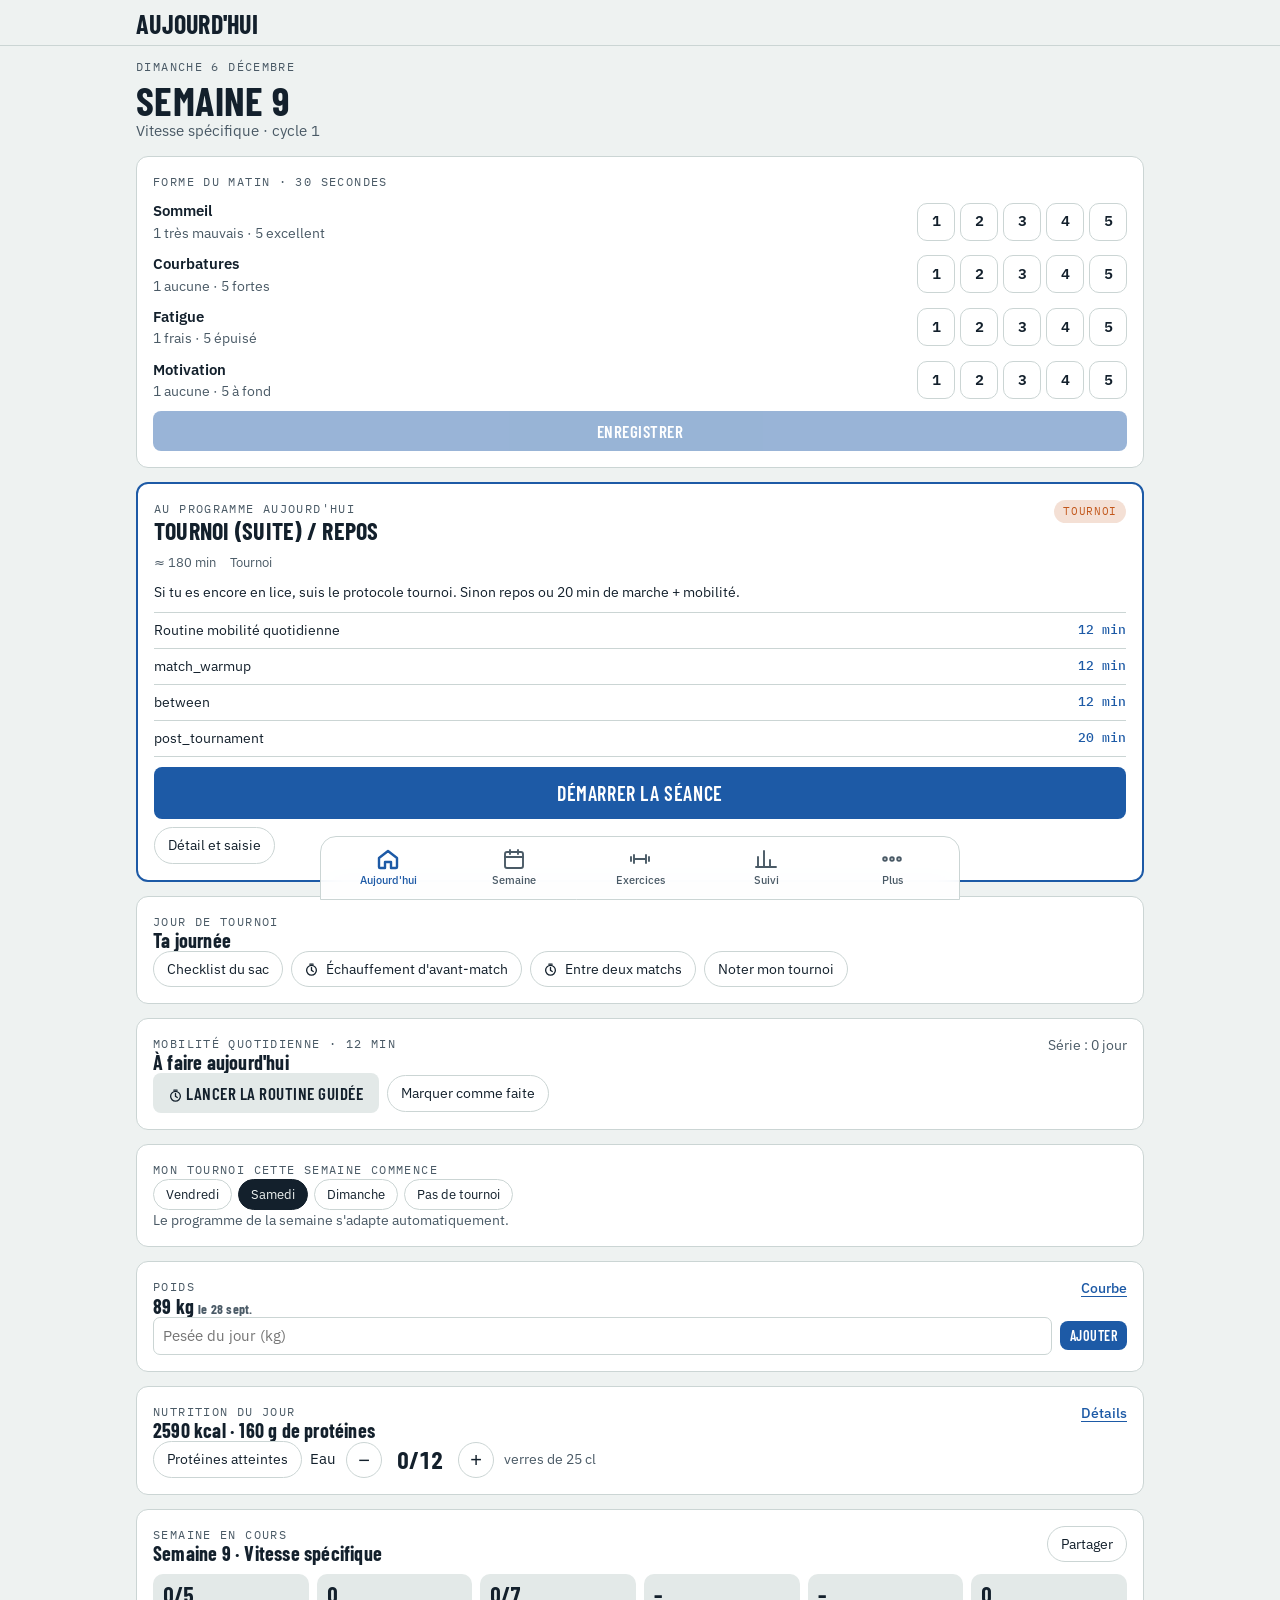
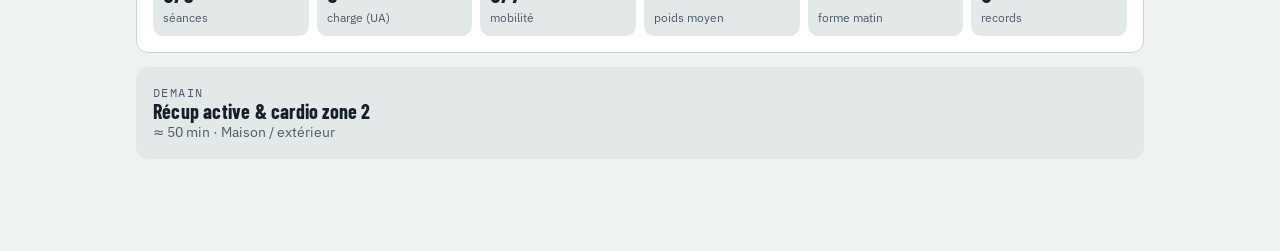
==== commit 6241b2d6: "Add files via upload" ====
--- a/index.html
+++ b/index.html
@@ -11,12 +11,12 @@
 <meta name="apple-mobile-web-app-status-bar-style" content="default">
 <meta name="theme-color" content="#EEF2F1">
 <link rel="manifest" href="manifest.webmanifest">
-<link rel="apple-touch-icon" href="icons/apple-touch-icon.png">
-<link rel="icon" type="image/png" sizes="192x192" href="icons/icon-192.png">
-<link rel="preload" href="fonts/barlow-condensed-latin-700-normal.woff2" as="font" type="font/woff2" crossorigin>
-<link rel="preload" href="fonts/ibm-plex-sans-latin-400-normal.woff2" as="font" type="font/woff2" crossorigin>
-<link rel="stylesheet" href="css/base.css">
-<link rel="stylesheet" href="css/app.css">
+<link rel="apple-touch-icon" href="apple-touch-icon.png">
+<link rel="icon" type="image/png" sizes="192x192" href="icon-192.png">
+<link rel="preload" href="barlow-condensed-latin-700-normal.woff2" as="font" type="font/woff2" crossorigin>
+<link rel="preload" href="ibm-plex-sans-latin-400-normal.woff2" as="font" type="font/woff2" crossorigin>
+<link rel="stylesheet" href="base.css">
+<link rel="stylesheet" href="app.css">
 </head>
 <body>
 <div id="updbar" class="updbar" hidden>Nouvelle version disponible <button type="button" data-update="1">Mettre à jour</button></div>
@@ -24,15 +24,15 @@
 <main id="main" class="wrap"></main>
 <nav id="tabbar" class="tabbar" aria-label="Navigation"></nav>
 <div id="runner" class="runner" hidden role="dialog" aria-label="Séance guidée"></div>
-<script src="js/util.js"></script>
-<script src="js/figs.js"></script>
-<script src="js/exercises.js"></script>
-<script src="js/program.js"></script>
-<script src="js/charts.js"></script>
-<script src="js/store.js"></script>
-<script src="js/timer.js"></script>
-<script src="js/views.js"></script>
-<script src="js/views2.js"></script>
-<script src="js/app.js"></script>
+<script src="util.js"></script>
+<script src="figs.js"></script>
+<script src="exercises.js"></script>
+<script src="program.js"></script>
+<script src="charts.js"></script>
+<script src="store.js"></script>
+<script src="timer.js"></script>
+<script src="views.js"></script>
+<script src="views2.js"></script>
+<script src="app.js"></script>
 </body>
 </html>
--- a/base.css
+++ b/base.css
@@ -0,0 +1,201 @@
+:root{
+  --bg:#EEF2F1; --surface:#FFFFFF; --surface-2:#E3E9E8; --ink:#13202C; --ink-2:#4A5A66; --line:#CBD5D4;
+  --court:#1D5AA6; --court-soft:#DCE7F5; --ball:#C6D62B; --ball-ink:#3E4508;
+  --b1:#1D5AA6; --b2:#0E8577; --b3:#C2571B;
+  --ok:#1F8A4C; --ok-soft:#DCF1E4; --warn:#B7791F; --bad:#B83A3A;
+  --display:"Barlow Condensed","Arial Narrow",sans-serif;
+  --body:"IBM Plex Sans",system-ui,-apple-system,"Segoe UI",sans-serif;
+  --mono:"IBM Plex Mono",ui-monospace,Menlo,monospace;
+}
+@media (prefers-color-scheme: dark){
+  :root:not([data-theme="light"]){
+    color-scheme:dark;
+    --bg:#0D151D; --surface:#15212C; --surface-2:#1C2A37; --ink:#E6EDF2; --ink-2:#9AAAB6; --line:#2A3B4A;
+    --court:#6FA3E8; --court-soft:#1B3350; --ball:#D3E24A; --ball-ink:#1A1D02;
+    --b1:#6FA3E8; --b2:#3FC2B0; --b3:#F0925A;
+    --ok:#4CC27E; --ok-soft:#173A28; --warn:#E3B04F; --bad:#EE7A7A;
+  }
+}
+:root[data-theme="dark"]{
+  color-scheme:dark;
+  --bg:#0D151D; --surface:#15212C; --surface-2:#1C2A37; --ink:#E6EDF2; --ink-2:#9AAAB6; --line:#2A3B4A;
+  --court:#6FA3E8; --court-soft:#1B3350; --ball:#D3E24A; --ball-ink:#1A1D02;
+  --b1:#6FA3E8; --b2:#3FC2B0; --b3:#F0925A;
+  --ok:#4CC27E; --ok-soft:#173A28; --warn:#E3B04F; --bad:#EE7A7A;
+}
+*{box-sizing:border-box}
+html{-webkit-text-size-adjust:100%;padding:env(safe-area-inset-top,0px) env(safe-area-inset-right,0px) env(safe-area-inset-bottom,0px) env(safe-area-inset-left,0px);background:var(--bg)}
+body{margin:0;background:var(--bg);color:var(--ink);font-family:var(--body);font-size:15px;line-height:1.5;padding:0 16px;-webkit-tap-highlight-color:transparent;overscroll-behavior-y:none}
+img{max-width:100%}[hidden]{display:none!important}
+button,input,select,textarea{touch-action:manipulation}
+.wrap{max-width:1040px;margin:0 auto;padding-block:20px 60px;display:flex;flex-direction:column;gap:18px}
+h1,h2,h3{font-family:var(--display);font-weight:700;letter-spacing:.01em;line-height:1.05;margin:0;text-wrap:balance}
+h1{font-size:clamp(34px,6vw,52px);text-transform:uppercase}
+h2{font-size:26px;text-transform:uppercase}
+h3{font-size:20px}
+p{margin:0}
+.eyebrow{font-family:var(--mono);font-size:11.5px;letter-spacing:.12em;text-transform:uppercase;color:var(--ink-2)}
+.muted{color:var(--ink-2)}
+.num{font-variant-numeric:tabular-nums}
+header.top{display:flex;flex-direction:column;gap:10px}
+.hero-row{display:flex;flex-wrap:wrap;gap:12px 24px;align-items:flex-end;justify-content:space-between}
+.stat-row{display:flex;gap:22px;flex-wrap:wrap}
+.stat .v{font-family:var(--display);font-size:30px;font-weight:700;line-height:1}
+.stat .k{font-size:12px;color:var(--ink-2)}
+/* week strip = court */
+.strip{display:grid;grid-template-columns:repeat(12,1fr);gap:4px;background:var(--surface);border:1px solid var(--line);border-radius:10px;padding:8px}
+.wk{appearance:none;border:0;border-radius:6px;padding:8px 0 6px;background:var(--surface-2);color:var(--ink);cursor:pointer;font-family:var(--display);font-size:17px;font-weight:600;display:flex;flex-direction:column;align-items:center;gap:3px;position:relative}
+.wk .bar{width:70%;height:4px;border-radius:2px}
+.wk .dl{font-family:var(--mono);font-size:9px;color:var(--ink-2);letter-spacing:.05em}
+.wk.sel{outline:2px solid var(--ink);outline-offset:-2px}
+.wk.now::after{content:"";position:absolute;top:4px;right:5px;width:7px;height:7px;border-radius:50%;background:var(--ball);box-shadow:0 0 0 1.5px var(--ball-ink)}
+.wk:focus-visible,button:focus-visible,input:focus-visible,select:focus-visible,textarea:focus-visible{outline:2px solid var(--court);outline-offset:2px}
+.legend{display:flex;gap:16px;flex-wrap:wrap;font-size:12.5px;color:var(--ink-2)}
+.legend i{display:inline-block;width:10px;height:10px;border-radius:2px;margin-right:6px;vertical-align:-1px}
+nav.tabs{display:flex;gap:4px;overflow-x:auto;border-bottom:1px solid var(--line);scrollbar-width:none;position:sticky;top:0;z-index:20;background:var(--bg);margin-inline:-16px;padding-inline:16px}
+nav.tabs::-webkit-scrollbar{display:none}
+nav.tabs button{appearance:none;background:none;border:0;border-bottom:3px solid transparent;padding:10px 14px;font-family:var(--display);font-size:18px;font-weight:600;text-transform:uppercase;letter-spacing:.03em;color:var(--ink-2);cursor:pointer;white-space:nowrap}
+nav.tabs button[aria-selected="true"]{color:var(--ink);border-color:var(--court)}
+.panel{display:flex;flex-direction:column;gap:18px}
+.card{background:var(--surface);border:1px solid var(--line);border-radius:12px;padding:18px}
+.grid2{display:grid;grid-template-columns:repeat(auto-fit,minmax(300px,1fr));gap:16px}
+.grid3{display:grid;grid-template-columns:repeat(auto-fit,minmax(240px,1fr));gap:16px}
+/* week days */
+.days{display:grid;grid-template-columns:repeat(7,minmax(0,1fr));gap:6px}
+.day{appearance:none;text-align:left;border:1px solid var(--line);background:var(--surface);color:var(--ink);border-radius:10px;padding:10px 9px;cursor:pointer;display:flex;flex-direction:column;gap:6px;min-height:104px;font:inherit}
+.day .d{font-family:var(--mono);font-size:11px;text-transform:uppercase;letter-spacing:.08em;color:var(--ink-2);display:flex;justify-content:space-between}
+.day .t{font-family:var(--display);font-size:16px;font-weight:600;line-height:1.1}
+.day .chip{margin-top:auto;align-self:flex-start;font-size:11px;padding:2px 7px;border-radius:99px;background:var(--surface-2);color:var(--ink-2)}
+.day.sel{border-color:var(--ink);box-shadow:inset 0 0 0 1px var(--ink)}
+.day.today .d span:first-child{color:var(--court);font-weight:600}
+.day.done{background:var(--ok-soft);border-color:var(--ok)}
+.day.done .chip{background:var(--ok);color:var(--surface)}
+.tag{display:inline-block;font-family:var(--mono);font-size:11px;letter-spacing:.06em;text-transform:uppercase;padding:2px 8px;border-radius:99px;border:1px solid currentColor}
+@media (max-width:720px){
+  .days{grid-template-columns:repeat(4,minmax(0,1fr))}
+  .strip{grid-template-columns:repeat(6,1fr)}
+}
+@media (max-width:420px){.days{grid-template-columns:repeat(2,minmax(0,1fr))}}
+/* session */
+.sess-head{display:flex;flex-wrap:wrap;gap:8px 16px;justify-content:space-between;align-items:flex-start}
+.meta{display:flex;gap:14px;flex-wrap:wrap;font-size:13px;color:var(--ink-2)}
+.cue{background:var(--court-soft);border-radius:8px;padding:10px 12px;font-size:14px}
+ol.ex{list-style:none;margin:0;padding:0;display:flex;flex-direction:column}
+ol.ex li{display:grid;grid-template-columns:28px 1fr minmax(150px,210px);gap:4px 12px;padding:12px 0;border-top:1px solid var(--line);align-items:start}
+ol.ex li:first-child{border-top:0}
+.ex .n{font-family:var(--display);font-size:20px;font-weight:700;color:var(--ink-2);line-height:1.2}
+.ex .nm{font-weight:600}
+.ex .rx{font-family:var(--mono);font-size:13px;color:var(--court);font-weight:500}
+.tm-slot{grid-column:1/-1}
+.tm{margin-top:8px;border-radius:12px;padding:14px 16px;display:flex;flex-direction:column;gap:8px;background:var(--surface-2);border:1px solid var(--line)}
+.tm-work{background:var(--tm-work);border-color:var(--arrow)}
+.tm-rest{background:var(--court-soft);border-color:var(--court)}
+.tm-done{background:var(--ok-soft);border-color:var(--ok)}
+.tm-top{display:flex;justify-content:space-between;gap:10px}
+.tm-step{font-family:var(--mono);font-size:12px;color:var(--ink-2)}
+.tm-main{display:flex;justify-content:space-between;align-items:baseline;gap:6px 16px;flex-wrap:wrap}
+.tm-phase{font-family:var(--display);font-size:26px;font-weight:700;text-transform:uppercase;line-height:1.05}
+.tm-time{font-family:var(--display);font-size:clamp(52px,12vw,76px);font-weight:700;line-height:.95}
+.tm-sub{font-size:14px}
+.tm-bar{height:6px;background:var(--line);border-radius:3px;overflow:hidden}
+.tm-bar span{display:block;height:100%;background:var(--arrow);transition:width .1s linear}
+.tm-rest .tm-bar span{background:var(--court)}
+.tm-ctl{display:flex;gap:8px;flex-wrap:wrap}
+.howto+.howto{margin-left:6px}
+
+.ex .nt{font-size:13px;color:var(--ink-2)}
+@media (max-width:600px){ol.ex li{grid-template-columns:24px 1fr}.ex .inp{grid-column:2}}
+input,select,textarea{font:inherit;color:var(--ink);background:var(--surface);border:1px solid var(--line);border-radius:7px;padding:7px 9px;width:100%;min-width:0}
+textarea{min-height:60px;resize:vertical}
+label{display:flex;flex-direction:column;gap:4px;font-size:12.5px;color:var(--ink-2)}
+.form-row{display:grid;grid-template-columns:repeat(auto-fit,minmax(130px,1fr));gap:10px;align-items:end}
+.btn{appearance:none;border:0;border-radius:8px;padding:10px 16px;font-family:var(--display);font-size:17px;font-weight:600;letter-spacing:.03em;text-transform:uppercase;cursor:pointer;background:var(--court);color:#fff}
+:root[data-theme="dark"] .btn{color:#0D151D}
+@media (prefers-color-scheme: dark){:root:not([data-theme="light"]) .btn{color:#0D151D}}
+.btn.ghost{background:var(--surface-2);color:var(--ink)}
+.btn.small{font-size:14px;padding:6px 10px}
+.check{flex-direction:row;align-items:center;gap:8px;font-size:14px;color:var(--ink)}
+.check input{width:18px;height:18px}
+.toast{font-size:13px;color:var(--ok);min-height:1.2em}
+/* tables */
+.tbl-wrap{overflow-x:auto}
+table{border-collapse:collapse;width:100%;font-size:14px}
+th,td{text-align:left;padding:8px 10px;border-bottom:1px solid var(--line);white-space:nowrap}
+th{font-family:var(--mono);font-size:11px;letter-spacing:.08em;text-transform:uppercase;color:var(--ink-2);font-weight:500}
+td.num,th.num{text-align:right;font-variant-numeric:tabular-nums}
+.del{appearance:none;background:none;border:0;color:var(--ink-2);cursor:pointer;font-size:13px;text-decoration:underline}
+/* charts */
+.chart svg{width:100%;height:auto;display:block}
+.chart .axis{fill:var(--ink-2);font-family:var(--mono);font-size:11px}
+.chart .grid{stroke:var(--line);stroke-width:1}
+.empty{padding:28px 10px;text-align:center;color:var(--ink-2);font-size:14px;border:1px dashed var(--line);border-radius:8px}
+.kpis{display:grid;grid-template-columns:repeat(auto-fit,minmax(140px,1fr));gap:12px}
+.kpi{background:var(--surface-2);border-radius:10px;padding:12px}
+.kpi .v{font-family:var(--display);font-size:28px;font-weight:700;line-height:1}
+.kpi .k{font-size:12px;color:var(--ink-2);margin-top:4px}
+.delta-good{color:var(--ok)} .delta-bad{color:var(--bad)}
+/* blocks */
+.block{border-top:5px solid var(--bc);display:flex;flex-direction:column;gap:10px}
+.block .wks{font-family:var(--mono);font-size:12px;color:var(--bc)}
+ul.clean{margin:0;padding-left:18px;display:flex;flex-direction:column;gap:5px}
+.guide h3{margin-bottom:8px}
+.steps{counter-reset:s;list-style:none;margin:0;padding:0;display:flex;flex-direction:column;gap:8px}
+.steps li{counter-increment:s;display:grid;grid-template-columns:30px 1fr;gap:8px}
+.steps li::before{content:counter(s);font-family:var(--display);font-weight:700;font-size:18px;color:var(--court)}
+.sync{font-family:var(--mono);font-size:11px;color:var(--ink-2)}
+.tmpl td:first-child{font-family:var(--mono);text-transform:uppercase;font-size:12px;color:var(--ink-2)}
+@media (max-width:600px){
+  .wrap{padding-block:10px 40px;gap:14px}
+  header.top{gap:8px}
+  header.top>.eyebrow{display:none}
+  h1{font-size:30px}
+  .stat-row{display:grid;grid-template-columns:repeat(4,minmax(0,1fr));gap:8px;width:100%}
+  .stat .v{font-size:22px}.stat .v .muted{font-size:13px!important}.stat .k{font-size:11px;line-height:1.25}
+  .legend>span:not(.sync){display:none}
+  .strip{padding:6px;gap:3px}.wk{font-size:15px;padding:6px 0 4px}
+  nav.tabs button{font-size:16px;padding:10px 10px}
+  .card{padding:14px}
+}
+@media (prefers-reduced-motion: reduce){*{transition:none!important;animation:none!important}}
+
+:root{--tm-work:#FBE6D8;--fig:#1B2733;--fig-2:#A7B3BC;--equip:#1D5AA6;--equip-soft:#DCE7F5;--band:#0E8577;--arrow:#D2601F;--ground:#AEB9B8;--court-floor:#DCE8F4;--court-line:#FFFFFF;--glass:#86AACB;--rest:#CBD5D4}
+@media (prefers-color-scheme: dark){:root:not([data-theme="light"]){--tm-work:#3A2618;--fig:#E6EDF2;--fig-2:#5B6D7E;--equip:#6FA3E8;--equip-soft:#1B3350;--band:#3FC2B0;--arrow:#F0925A;--ground:#3A4C5C;--court-floor:#16304B;--court-line:#6E8FB3;--glass:#6FA3E8;--rest:#2A3B4A}}
+:root[data-theme="dark"]{--tm-work:#3A2618;--fig:#E6EDF2;--fig-2:#5B6D7E;--equip:#6FA3E8;--equip-soft:#1B3350;--band:#3FC2B0;--arrow:#F0925A;--ground:#3A4C5C;--court-floor:#16304B;--court-line:#6E8FB3;--glass:#6FA3E8;--rest:#2A3B4A}
+.figs{display:grid;grid-template-columns:repeat(var(--n),minmax(0,1fr));gap:10px;max-width:calc(var(--n) * 240px)}
+.figs.wide{max-width:440px}
+.figs figure{margin:0;background:var(--surface-2);border-radius:10px;padding:6px 6px 8px;display:flex;flex-direction:column;gap:4px}
+.figs svg{width:100%;height:auto;display:block}
+.figs figcaption{font-size:12.5px;color:var(--ink-2);text-align:center;line-height:1.3}
+.ftxt{font-family:var(--mono);font-size:9.5px;fill:var(--ink-2);letter-spacing:.04em}
+.fnum{font-family:var(--mono);font-size:9px;font-weight:600;fill:var(--arrow)}
+.exd{display:flex;flex-direction:column;gap:14px;padding-block:12px 4px}
+.exd h4{font-family:var(--mono);font-size:11px;letter-spacing:.1em;text-transform:uppercase;color:var(--ink-2);margin:0 0 6px;font-weight:500}
+.exd-cols{display:grid;grid-template-columns:minmax(0,1.3fr) minmax(0,1fr);gap:18px}
+@media (max-width:640px){.exd-cols{grid-template-columns:1fr}}
+.exd-side{display:flex;flex-direction:column;gap:12px}
+.exd .steps{font-size:14.5px}
+ul.ok-list,ul.no-list{margin:0;padding:0;list-style:none;display:flex;flex-direction:column;gap:4px;font-size:14px}
+.ok-list li::before{content:"✓ ";color:var(--ok);font-weight:700}
+.no-list li::before{content:"✗ ";color:var(--bad);font-weight:700}
+.vars{display:flex;flex-direction:column;gap:6px;font-size:14px}
+.chips{display:flex;gap:6px;flex-wrap:wrap}
+.chips span{font-size:12px;background:var(--surface-2);padding:2px 9px;border-radius:99px;color:var(--ink-2)}
+.why{font-size:14.5px;max-width:70ch}
+.howto{appearance:none;background:none;border:1px solid var(--line);border-radius:99px;padding:3px 11px;margin-top:6px;font:inherit;font-size:12.5px;color:var(--court);cursor:pointer}
+.howto[aria-expanded="true"]{background:var(--court-soft)}
+.exd-wrap{grid-column:1/-1}
+.tsel{display:flex;flex-wrap:wrap;gap:8px 14px;align-items:center;border-top:1px solid var(--line);padding-top:12px}
+.mob-row{display:flex;flex-wrap:wrap;gap:10px 16px;align-items:center;justify-content:space-between;border-top:1px solid var(--line);padding-top:12px}
+.mob-days{display:flex;gap:6px;flex-wrap:wrap}
+.mob-day{appearance:none;border:1.5px solid var(--line);background:var(--surface);color:var(--ink-2);border-radius:99px;padding:5px 11px;font:inherit;font-size:13px;cursor:pointer}
+.mob-day.today{border-color:var(--ink);color:var(--ink)}
+.mob-day.on{background:var(--ok);border-color:var(--ok);color:var(--surface)}
+.lib{display:grid;grid-template-columns:repeat(auto-fill,minmax(min(100%,320px),1fr));gap:14px}
+.lib .card{display:flex;flex-direction:column;gap:12px}
+details summary{cursor:pointer;color:var(--court);font-size:14px;font-weight:500}
+.filters{display:flex;gap:6px;flex-wrap:wrap}
+.filters button{appearance:none;border:1px solid var(--line);background:var(--surface);color:var(--ink);border-radius:99px;padding:5px 12px;font:inherit;font-size:13px;cursor:pointer}
+.filters button[aria-pressed="true"]{background:var(--ink);border-color:var(--ink);color:var(--bg)}
+.move{display:grid;grid-template-columns:40px minmax(0,1fr);gap:8px}
+.move-n{font-family:var(--display);font-size:34px;font-weight:700;color:var(--b2);line-height:1}
+.rx{font-family:var(--mono);font-size:13px;color:var(--court);font-weight:500}
--- a/app.css
+++ b/app.css
@@ -0,0 +1,161 @@
+/* Programme Padel — styles de l'application (s'ajoutent à base.css) */
+@font-face{font-family:"Barlow Condensed";font-weight:600;font-display:swap;src:url(barlow-condensed-latin-600-normal.woff2) format("woff2")}
+@font-face{font-family:"Barlow Condensed";font-weight:700;font-display:swap;src:url(barlow-condensed-latin-700-normal.woff2) format("woff2")}
+@font-face{font-family:"IBM Plex Sans";font-weight:400;font-display:swap;src:url(ibm-plex-sans-latin-400-normal.woff2) format("woff2")}
+@font-face{font-family:"IBM Plex Sans";font-weight:500;font-display:swap;src:url(ibm-plex-sans-latin-500-normal.woff2) format("woff2")}
+@font-face{font-family:"IBM Plex Sans";font-weight:600 700;font-display:swap;src:url(ibm-plex-sans-latin-600-normal.woff2) format("woff2")}
+@font-face{font-family:"IBM Plex Mono";font-weight:400;font-display:swap;src:url(ibm-plex-mono-latin-400-normal.woff2) format("woff2")}
+@font-face{font-family:"IBM Plex Mono";font-weight:500 600;font-display:swap;src:url(ibm-plex-mono-latin-500-normal.woff2) format("woff2")}
+
+html{padding:0}
+body{padding:0 env(safe-area-inset-right,0px) 0 env(safe-area-inset-left,0px);min-height:100vh}
+body.running{overflow:hidden}
+.wrap{padding:12px 16px calc(92px + env(safe-area-inset-bottom,0px));gap:14px}
+.panel{gap:14px}
+.small{font-size:13.5px}
+.stack{display:flex;flex-direction:column;gap:12px}
+.card{padding:16px}
+.card.soft{background:var(--surface-2);border-color:transparent}
+h1{font-size:32px}
+h2{font-size:24px}
+/* Barre du haut */
+.appbar{position:sticky;top:0;z-index:30;background:color-mix(in srgb,var(--bg) 88%,transparent);-webkit-backdrop-filter:blur(12px);backdrop-filter:blur(12px);padding-top:env(safe-area-inset-top,0px);border-bottom:1px solid var(--line)}
+.appbar-in{max-width:1040px;margin:0 auto;padding:10px 16px 8px;display:flex;align-items:baseline;justify-content:space-between;gap:10px}
+.appbar h1{font-size:26px;text-transform:uppercase}
+.appsub{font-family:var(--mono);font-size:11px;letter-spacing:.08em;text-transform:uppercase;color:var(--ink-2);text-align:right}
+/* Barre d'onglets du bas */
+.tabbar{position:fixed;left:0;right:0;bottom:0;z-index:40;display:grid;grid-template-columns:repeat(5,1fr);background:color-mix(in srgb,var(--surface) 92%,transparent);-webkit-backdrop-filter:blur(14px);backdrop-filter:blur(14px);border-top:1px solid var(--line);padding:6px 4px calc(6px + env(safe-area-inset-bottom,0px))}
+.tabbar button{appearance:none;border:0;background:none;color:var(--ink-2);display:flex;flex-direction:column;align-items:center;gap:2px;font:inherit;font-size:10.5px;font-weight:500;padding:4px 0;cursor:pointer}
+.tabbar svg{width:24px;height:24px;fill:none;stroke:currentColor;stroke-width:1.9;stroke-linecap:round;stroke-linejoin:round}
+.tabbar button[aria-current="page"]{color:var(--court)}
+.tabbar button[aria-current="page"] svg{stroke-width:2.4}
+/* Boutons */
+.btn:disabled{opacity:.45;cursor:default}
+.btn.big{font-size:20px;padding:14px 22px;width:100%}
+.chip-btn{appearance:none;border:1.5px solid var(--line);background:var(--surface);color:var(--ink);border-radius:99px;padding:7px 13px;font:inherit;font-size:13.5px;cursor:pointer;display:inline-flex;align-items:center;gap:4px}
+.chip-btn[aria-pressed="true"]{background:var(--ink);border-color:var(--ink);color:var(--bg)}
+.chip-btn[aria-expanded="true"]{background:var(--court-soft);border-color:var(--court)}
+.linkbtn{appearance:none;border:0;background:none;color:var(--court);font:inherit;font-size:14px;font-weight:500;cursor:pointer;padding:0;text-decoration:underline;text-underline-offset:3px}
+.actions{display:flex;gap:8px;flex-wrap:wrap;align-items:center}
+.btnrow{display:flex;gap:6px;flex-wrap:wrap;margin-top:4px}
+.btnrow .howto{margin-top:0}
+.howto+.howto{margin-left:0}
+.filebtn{display:inline-flex;flex-direction:row;cursor:pointer;color:var(--ink)}
+.rbtn{appearance:none;width:36px;height:36px;border-radius:50%;border:1.5px solid var(--line);background:var(--surface);color:var(--ink);font-size:20px;line-height:1;cursor:pointer}
+.back{appearance:none;border:0;background:none;color:var(--court);font:inherit;font-size:16px;font-weight:500;cursor:pointer;padding:0;align-self:flex-start}
+.kchip{font-family:var(--mono);font-size:11px;letter-spacing:.06em;text-transform:uppercase;padding:3px 9px;border-radius:99px;background:var(--surface-2);color:var(--ink-2);white-space:nowrap}
+.k-A{background:var(--court-soft);color:var(--court)}.k-P{background:color-mix(in srgb,var(--b2) 18%,transparent);color:var(--b2)}.k-M{background:color-mix(in srgb,var(--b3) 18%,transparent);color:var(--b3)}.k-T{background:color-mix(in srgb,var(--warn) 20%,transparent);color:var(--warn)}
+.okline{color:var(--ok);font-weight:600;font-size:14px}.okline.big{font-size:16px}
+/* Aujourd'hui */
+.hello h1{font-size:40px;text-transform:uppercase;line-height:1}
+.hello .eyebrow{margin-bottom:4px}
+ol.mini{list-style:none;margin:0;padding:0;display:flex;flex-direction:column;border-top:1px solid var(--line)}
+ol.mini li{display:flex;justify-content:space-between;gap:10px;padding:7px 0;border-bottom:1px solid var(--line);font-size:14px}
+ol.mini .rx{white-space:nowrap}
+.today-sess{display:flex;flex-direction:column;gap:10px;border-width:2px;border-color:var(--court)}
+.alert{border-radius:10px;padding:11px 13px;font-size:14px;background:var(--court-soft)}
+.alert.warn{background:color-mix(in srgb,var(--warn) 18%,var(--surface))}
+.alert.bad{background:color-mix(in srgb,var(--bad) 15%,var(--surface))}
+.ck{display:flex;flex-direction:column;gap:10px}
+.ck-ok{border-color:var(--ok)}.ck-low{border-color:var(--bad)}.ck-mid{border-color:var(--warn)}
+.ckrow{display:flex;justify-content:space-between;align-items:center;gap:10px;flex-wrap:wrap}
+.ckopts{display:flex;gap:5px}
+.ckopts.wide{flex-wrap:wrap}
+.ckopts button{appearance:none;min-width:38px;height:38px;border-radius:10px;border:1.5px solid var(--line);background:var(--surface);color:var(--ink);font:inherit;font-weight:600;cursor:pointer}
+.ckopts button[aria-pressed="true"]{background:var(--court);border-color:var(--court);color:#fff}
+.kpis.sm{grid-template-columns:repeat(auto-fit,minmax(96px,1fr));gap:8px}
+.kpis.sm .kpi{padding:9px 10px}.kpis.sm .kpi .v{font-size:22px}
+.recap{display:flex;flex-direction:column;gap:10px}
+.nq{display:flex;gap:8px;flex-wrap:wrap;align-items:center}
+.water{display:flex;align-items:center;gap:10px;flex-wrap:wrap}
+.water b{font-family:var(--display);font-size:24px;min-width:56px;text-align:center}
+form.inline{display:flex;gap:8px;align-items:center;flex-wrap:wrap}
+form.inline input{flex:1 1 140px;width:auto}
+/* Semaine */
+.days .chip{white-space:nowrap}
+.sess .actions{padding-top:2px}
+.movebox,.techbox{background:var(--surface-2);border-radius:10px;padding:12px;display:flex;flex-direction:column;gap:8px}
+ol.ex li{grid-template-columns:28px minmax(0,1fr)}
+.li-main{display:flex;flex-direction:column;gap:2px;min-width:0}
+.sets{display:flex;flex-direction:column;gap:6px;margin-top:8px}
+.setrow{display:flex;align-items:center;gap:6px;flex-wrap:wrap}
+.setrow .sn{font-family:var(--mono);font-size:12px;color:var(--ink-2);width:24px}
+.si{width:74px;padding:8px 8px;font-size:16px;text-align:center;font-variant-numeric:tabular-nums}
+.si.wide{width:110px}
+.sx{font-size:12.5px;color:var(--ink-2)}
+.setrow.pr .si{border-color:var(--ok);background:var(--ok-soft)}
+.prtag{font-family:var(--mono);font-size:10.5px;text-transform:uppercase;letter-spacing:.06em;background:var(--ok);color:var(--surface);padding:2px 7px;border-radius:99px}
+.setinfo{font-size:12.5px;line-height:1.35}
+.logform{display:flex;flex-direction:column;gap:12px;border-top:1px solid var(--line);padding-top:14px}
+/* Fiches */
+.figanim figure{margin:0;background:var(--surface-2);border-radius:10px;padding:6px;max-width:260px}
+.figanim svg{width:100%;height:auto;display:block}
+.figanim figcaption{font-size:12.5px;color:var(--ink-2);text-align:center}
+.figwrap{display:flex;flex-direction:column;gap:8px;align-items:flex-start}
+.exd-foot{display:flex;justify-content:space-between;align-items:center;gap:10px;flex-wrap:wrap}
+.vlink{color:var(--court);font-size:14px;font-weight:500}
+.hist{display:flex;flex-direction:column;gap:10px;border-top:1px solid var(--line);padding-top:12px}
+.hist h4{font-family:var(--mono);font-size:11px;letter-spacing:.1em;text-transform:uppercase;color:var(--ink-2);margin:0;font-weight:500}
+.clegend{display:flex;gap:14px;flex-wrap:wrap;font-size:12px;color:var(--ink-2);margin-top:4px}
+.clegend i{display:inline-block;width:12px;height:12px;border-radius:3px;margin-right:5px;vertical-align:-2px}
+input[type="search"]{font-size:16px;padding:10px 12px}
+/* Suivi */
+.acwr{border-radius:10px;padding:10px 12px;background:var(--ok-soft)}
+.acwr.bad{background:color-mix(in srgb,var(--bad) 15%,var(--surface))}
+.acwr.low{background:var(--court-soft)}
+.hm-wrap{display:flex;flex-direction:column;gap:4px}
+.hm-row{display:grid;grid-template-columns:40px repeat(7,minmax(0,1fr));gap:4px;align-items:center}
+.hm-l{font-family:var(--mono);font-size:11px;color:var(--ink-2)}
+.hm-d{font-family:var(--mono);font-size:11px;color:var(--ink-2);text-align:center}
+.hm,.clegend i.hm-done,.clegend i.hm-mob,.clegend i.hm-miss,.clegend i.hm-tourn{height:18px;border-radius:4px;background:var(--surface-2)}
+.hm-done,.clegend .hm-done{background:var(--ok)!important}
+.hm-mob,.clegend .hm-mob{background:color-mix(in srgb,var(--ok) 35%,var(--surface))!important}
+.hm-miss,.clegend .hm-miss{background:color-mix(in srgb,var(--bad) 30%,var(--surface))!important}
+.hm-tourn,.clegend .hm-tourn{background:var(--b3)!important}
+.hm-tourn-empty{background:color-mix(in srgb,var(--b3) 25%,var(--surface))!important}
+.hm-future{background:transparent!important;border:1px dashed var(--line)}
+td.wrap{white-space:normal;min-width:160px}
+/* Plus */
+.tiles{display:grid;grid-template-columns:repeat(auto-fill,minmax(min(100%,160px),1fr));gap:10px}
+.tile{appearance:none;text-align:left;border:1px solid var(--line);background:var(--surface);color:var(--ink);border-radius:12px;padding:14px;display:flex;flex-direction:column;gap:4px;cursor:pointer;font:inherit;min-height:88px}
+.tile b{font-family:var(--display);font-size:20px;text-transform:uppercase;line-height:1.05}
+.tile span{font-size:12.5px;color:var(--ink-2)}
+.goal{display:flex;flex-direction:column;gap:6px;border-bottom:1px solid var(--line);padding-bottom:12px}
+.goal form.inline input{max-width:110px}
+.gbar{height:8px;border-radius:4px;background:var(--surface-2);overflow:hidden}.gbar span{display:block;height:100%;background:var(--ok)}
+.badges{display:grid;grid-template-columns:repeat(auto-fill,minmax(140px,1fr));gap:8px}
+.badge{border:1px dashed var(--line);border-radius:10px;padding:10px;display:flex;flex-direction:column;gap:2px;opacity:.55}
+.badge.on{border-style:solid;border-color:var(--ball-ink);background:color-mix(in srgb,var(--ball) 28%,var(--surface));opacity:1}
+.badge .bi{font-size:20px;line-height:1}.badge b{font-size:14px}.badge span{font-size:12px;color:var(--ink-2)}
+.bag{display:flex;flex-direction:column}
+.bagrow{display:flex;justify-content:space-between;align-items:center;padding:8px 0;border-bottom:1px solid var(--line)}
+.bagrow .check{font-size:15px}
+.techitem{border-bottom:1px solid var(--line);padding:8px 0;display:flex;flex-direction:column;gap:2px}
+.painlayout{display:grid;grid-template-columns:minmax(0,220px) minmax(0,1fr);gap:16px;align-items:start}
+@media (max-width:560px){.painlayout{grid-template-columns:1fr}.body{max-width:230px;margin:0 auto}}
+.body{width:100%;height:auto}
+.body .zone{cursor:pointer}
+.matches{display:flex;flex-direction:column;gap:6px;margin-bottom:6px}
+.mrow{display:grid;grid-template-columns:20px 1fr auto;gap:8px;align-items:center}
+.mrow .ckopts button{min-width:36px;height:36px}
+/* Mode séance */
+.runner{position:fixed;inset:0;z-index:60;background:var(--bg);display:flex;flex-direction:column}
+.rbar{display:flex;align-items:center;gap:12px;padding:calc(10px + env(safe-area-inset-top,0px)) 16px 10px;border-bottom:1px solid var(--line)}
+.rclose{appearance:none;border:0;background:var(--surface-2);color:var(--ink);width:36px;height:36px;border-radius:50%;font-size:16px;cursor:pointer}
+.rprog{flex:1;height:6px;border-radius:3px;background:var(--surface-2);overflow:hidden}.rprog span{display:block;height:100%;background:var(--court);transition:width .25s}
+.rbody{flex:1;overflow-y:auto;-webkit-overflow-scrolling:touch;padding:16px}
+.rstep{max-width:720px;margin:0 auto;display:flex;flex-direction:column;gap:12px}
+.rstep h2{font-size:30px}
+.rx.big{font-size:18px}
+.rnav{display:flex;gap:10px;padding:10px 16px calc(10px + env(safe-area-inset-bottom,0px));border-top:1px solid var(--line);background:var(--surface)}
+.rnav .btn{flex:1;font-size:18px;padding:13px}
+/* Notifications */
+#toast-global{position:fixed;left:50%;bottom:calc(88px + env(safe-area-inset-bottom,0px));transform:translate(-50%,20px);background:var(--ink);color:var(--bg);padding:10px 16px;border-radius:12px;font-size:14px;font-weight:500;opacity:0;pointer-events:none;transition:opacity .2s,transform .2s;z-index:80;max-width:calc(100% - 32px);text-align:center}
+#toast-global.show{opacity:1;transform:translate(-50%,0)}
+#toast-global.bad{background:var(--bad);color:#fff}
+.updbar{position:fixed;left:12px;right:12px;top:calc(8px + env(safe-area-inset-top,0px));z-index:90;background:var(--court);color:#fff;border-radius:12px;padding:10px 14px;display:flex;justify-content:space-between;align-items:center;gap:10px;font-weight:500;box-shadow:0 6px 20px rgba(0,0,0,.2)}
+.updbar button{appearance:none;border:0;background:#fff;color:var(--court);border-radius:8px;padding:7px 12px;font:inherit;font-weight:600;cursor:pointer}
+@media (min-width:900px){.tabbar{left:50%;transform:translateX(-50%);max-width:640px;border-radius:16px 16px 0 0;border:1px solid var(--line)}}
+@media (max-width:420px){.days{grid-template-columns:repeat(2,minmax(0,1fr))}.hello h1{font-size:34px}}
+@media (max-width:500px){.ckrow{flex-direction:column;align-items:stretch;gap:6px}.ckrow .ckopts button{flex:1}}
+.chart .axis{font-size:11px}
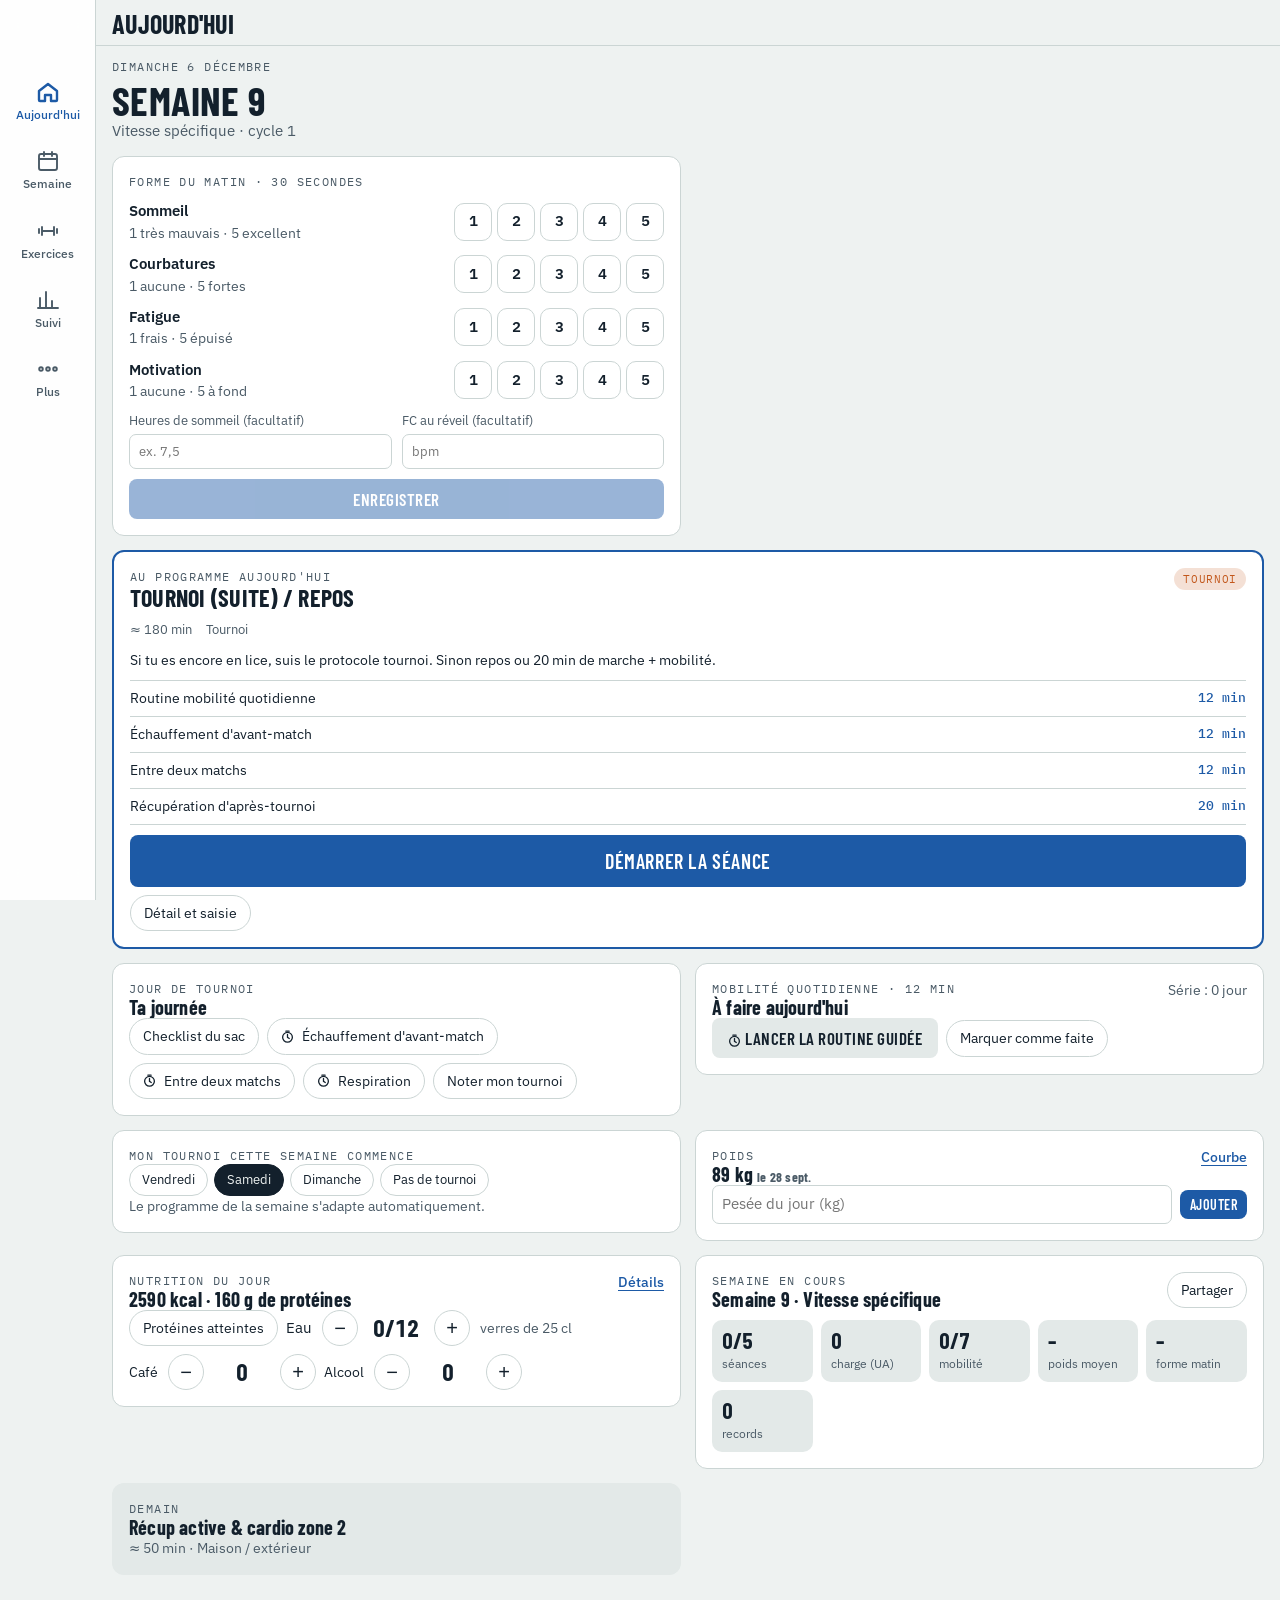
==== commit 14adda59: "Add files via upload" ====
--- a/index.html
+++ b/index.html
@@ -19,6 +19,8 @@
 <link rel="stylesheet" href="app.css">
 </head>
 <body>
+<div id="robar" class="robar" hidden>Lecture seule · données partagées par le joueur</div>
+<div id="metrobar" class="metrobar" hidden><span id="metro-dot" class="mdot"></span>Métronome <b></b><button type="button" data-metrostop="1">Arrêter</button></div>
 <div id="updbar" class="updbar" hidden>Nouvelle version disponible <button type="button" data-update="1">Mettre à jour</button></div>
 <header class="appbar"><div class="appbar-in"><h1 id="apptitle">Padel</h1><span id="appsub" class="appsub"></span></div></header>
 <main id="main" class="wrap"></main>
@@ -33,6 +35,8 @@
 <script src="timer.js"></script>
 <script src="views.js"></script>
 <script src="views2.js"></script>
+<script src="extra.js"></script>
+<script src="coach.js"></script>
 <script src="app.js"></script>
 </body>
 </html>
--- a/app.css
+++ b/app.css
@@ -159,3 +159,53 @@
 @media (max-width:420px){.days{grid-template-columns:repeat(2,minmax(0,1fr))}.hello h1{font-size:34px}}
 @media (max-width:500px){.ckrow{flex-direction:column;align-items:stretch;gap:6px}.ckrow .ckopts button{flex:1}}
 .chart .axis{font-size:11px}
+
+/* ---------- v3 ---------- */
+.mono{font-family:var(--mono);word-break:break-all}
+.evrow{display:flex;justify-content:space-between;align-items:center;gap:10px;flex-wrap:wrap;padding:10px 0;border-bottom:1px solid var(--line)}
+.evrow.goal{border-left:4px solid var(--b3);padding-left:10px}
+.evcard.goal{border-color:var(--b3);border-width:2px}
+.evn b{font-family:var(--display);font-size:34px;line-height:1;color:var(--b3)}
+.meal{display:flex;flex-direction:column;gap:2px;padding:8px 0;border-bottom:1px solid var(--line)}
+.meal:last-child{border-bottom:0}
+.vnote{display:grid;grid-template-columns:60px 1fr auto;gap:8px;align-items:baseline;padding:6px 0;border-bottom:1px solid var(--line);font-size:14px}
+.vnote a{color:var(--court);font-weight:600}
+.linkrow{display:flex;justify-content:space-between;align-items:center;gap:10px;padding:8px 0;border-bottom:1px solid var(--line)}
+.linkrow>div{min-width:0}
+.on-card{border-color:var(--ok);border-width:2px}
+.gbar.full span{background:var(--bad)}
+.rhx{border-top:1px solid var(--line);padding-top:10px;margin-top:10px}
+.rhx h4{margin:0;font-family:var(--display);font-size:19px}
+.mblock{display:flex;flex-direction:column;gap:6px;padding:8px 0;border-bottom:1px solid var(--line)}
+.mblock details summary{font-size:13px}
+.metrobar{position:fixed;left:50%;transform:translateX(-50%);bottom:calc(84px + env(safe-area-inset-bottom,0px));z-index:70;background:var(--ink);color:var(--bg);border-radius:99px;padding:8px 10px 8px 14px;display:flex;align-items:center;gap:10px;font-size:14px;box-shadow:0 6px 20px rgba(0,0,0,.2)}
+.metrobar button{appearance:none;border:0;background:var(--bg);color:var(--ink);border-radius:99px;padding:5px 11px;font:inherit;font-weight:600;cursor:pointer}
+.mdot{width:12px;height:12px;border-radius:50%;background:var(--ball);opacity:.35}
+.mdot.pulse{animation:mp .18s ease-out}
+@keyframes mp{from{opacity:1;transform:scale(1.4)}to{opacity:.35;transform:scale(1)}}
+.robar{position:sticky;top:0;z-index:35;background:var(--b3);color:#fff;text-align:center;font-weight:600;padding:calc(6px + env(safe-area-inset-top,0px)) 12px 6px}
+body.readonly .appbar{top:0}
+body.readonly form,body.readonly .actions .btn,body.readonly [data-mob],body.readonly [data-ck],body.readonly .setrow input{pointer-events:none;opacity:.55}
+/* Tablette et ordinateur : navigation latérale, contenu en colonnes */
+@media (min-width:1000px){
+  .tabbar{left:0;right:auto;top:0;bottom:0;transform:none;width:96px;max-width:none;border-radius:0;border:0;border-right:1px solid var(--line);grid-template-columns:1fr;grid-auto-rows:min-content;align-content:start;gap:6px;padding:calc(70px + env(safe-area-inset-top,0px)) 6px 20px}
+  .tabbar button{padding:10px 0;font-size:11.5px}
+  .appbar,main.wrap{margin-left:96px}
+  .appbar-in{max-width:1200px}
+  .wrap{max-width:1200px;padding-bottom:40px}
+  body[data-tab="today"] .panel{display:grid;grid-template-columns:repeat(2,minmax(0,1fr));align-items:start}
+  body[data-tab="today"] .panel>.hello,body[data-tab="today"] .panel>.alert,body[data-tab="today"] .panel>.today-sess{grid-column:1/-1}
+  body[data-tab="stats"] .panel{display:grid;grid-template-columns:repeat(2,minmax(0,1fr));align-items:start}
+  body[data-tab="stats"] .panel>.kpis{grid-column:1/-1}
+  .metrobar,#toast-global{bottom:24px}
+  .runner .rstep{max-width:900px}
+}
+
+/* Coach technique */
+.coachcard{border:1px solid var(--line);border-radius:12px;padding:12px 14px;display:flex;flex-direction:column;gap:8px;background:var(--surface)}
+.coachcard.top{border-color:var(--court);border-width:2px}
+.coachcard.on{border-color:var(--ok);background:var(--ok-soft)}
+.coachwrap{gap:10px}
+ul.why-list{margin:0;padding-left:18px;font-size:13.5px;color:var(--ink-2);display:flex;flex-direction:column;gap:3px}
+.plan{display:flex;flex-direction:column;gap:8px;font-size:14px;padding-top:8px}
+.coachmini{font-size:14px;background:var(--court-soft);border-radius:8px;padding:8px 10px}
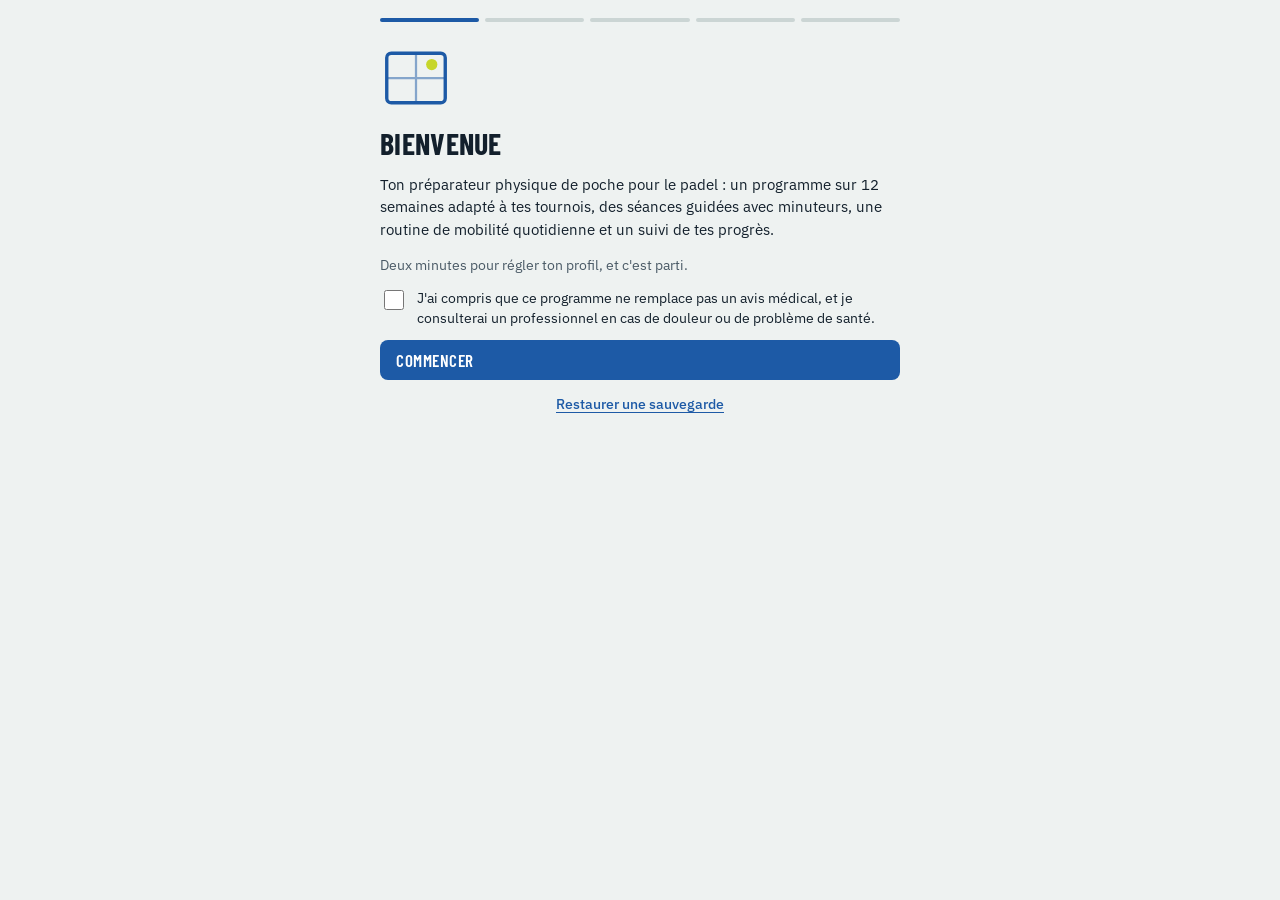
==== commit 3aedf2e3: "Add files via upload" ====
--- a/index.html
+++ b/index.html
@@ -26,6 +26,7 @@
 <main id="main" class="wrap"></main>
 <nav id="tabbar" class="tabbar" aria-label="Navigation"></nav>
 <div id="runner" class="runner" hidden role="dialog" aria-label="Séance guidée"></div>
+<script src="config.js"></script>
 <script src="util.js"></script>
 <script src="figs.js"></script>
 <script src="exercises.js"></script>
@@ -37,6 +38,7 @@
 <script src="views2.js"></script>
 <script src="extra.js"></script>
 <script src="coach.js"></script>
+<script src="onboard.js"></script>
 <script src="app.js"></script>
 </body>
 </html>
--- a/app.css
+++ b/app.css
@@ -67,8 +67,9 @@
 .kpis.sm .kpi{padding:9px 10px}.kpis.sm .kpi .v{font-size:22px}
 .recap{display:flex;flex-direction:column;gap:10px}
 .nq{display:flex;gap:8px;flex-wrap:wrap;align-items:center}
-.water{display:flex;align-items:center;gap:10px;flex-wrap:wrap}
-.water b{font-family:var(--display);font-size:24px;min-width:56px;text-align:center}
+.water{display:grid;grid-template-columns:58px 38px 64px 38px 1fr;align-items:center;gap:6px}
+.water>span:first-child{font-size:14px}
+.water b{font-family:var(--display);font-size:24px;text-align:center}
 form.inline{display:flex;gap:8px;align-items:center;flex-wrap:wrap}
 form.inline input{flex:1 1 140px;width:auto}
 /* Semaine */
@@ -209,3 +210,56 @@
 ul.why-list{margin:0;padding-left:18px;font-size:13.5px;color:var(--ink-2);display:flex;flex-direction:column;gap:3px}
 .plan{display:flex;flex-direction:column;gap:8px;font-size:14px;padding-top:8px}
 .coachmini{font-size:14px;background:var(--court-soft);border-radius:8px;padding:8px 10px}
+/* v3.2 — premier lancement */
+body.ob-open{overflow:hidden}
+#onboard{position:fixed;inset:0;z-index:200;background:var(--bg);overflow-y:auto;-webkit-overflow-scrolling:touch;padding:calc(18px + env(safe-area-inset-top,0px)) 16px calc(24px + env(safe-area-inset-bottom,0px))}
+.ob-card{max-width:520px;margin:0 auto;display:flex;flex-direction:column;gap:14px}
+.ob-card h2{font-size:30px;text-transform:uppercase;margin:0}
+.ob-card p{margin:0}
+.ob-dots{display:flex;gap:6px;margin-bottom:6px}
+.ob-dots i{flex:1;height:4px;border-radius:4px;background:var(--line)}
+.ob-dots i.on{background:var(--court)}
+.ob-hero{color:var(--court);width:72px;height:72px}
+.ob-hero svg{width:100%;height:100%}
+.check{flex-direction:row;align-items:flex-start;gap:10px;font-size:14px;color:var(--ink);line-height:1.4}
+.check input{width:20px;height:20px;flex:none;margin-top:1px;accent-color:var(--court)}
+.btn.block{width:100%}
+.ob-alt{display:flex;gap:18px;flex-wrap:wrap;justify-content:center}
+.ob-alt .filebtn{color:var(--court)}
+.ob-login{border-top:1px solid var(--line);padding-top:14px}
+.ob-seg{display:grid;grid-template-columns:1fr 1fr;gap:8px}
+.ob-seg label,.ob-list label{flex-direction:row;align-items:center;gap:10px;border:1.5px solid var(--line);border-radius:10px;padding:12px 14px;font-size:15px;color:var(--ink);cursor:pointer;background:var(--surface)}
+.ob-seg input,.ob-list input{accent-color:var(--court);width:18px;height:18px;margin:0}
+.ob-seg label:has(input:checked),.ob-list label:has(input:checked){border-color:var(--court);background:var(--court-soft)}
+.ob-list{display:flex;flex-direction:column;gap:8px}
+.ob-nav{display:grid;grid-template-columns:1fr 2fr;gap:10px;margin-top:6px}
+.ob-recap{list-style:none;margin:0;padding:0;border:1px solid var(--line);border-radius:12px;background:var(--surface)}
+.ob-recap li{display:flex;justify-content:space-between;gap:12px;padding:11px 14px;border-top:1px solid var(--line);font-size:14.5px}
+.ob-recap li:first-child{border-top:0}
+.ob-recap b{font-weight:600;color:var(--ink-2);flex:none}
+.ob-recap span{text-align:right}
+.btn.danger{color:var(--bad);background:transparent;border:1.5px solid var(--bad)}
+.ob-fields{display:grid;grid-template-columns:1fr;gap:12px}
+@media (min-width:460px){.ob-fields{grid-template-columns:1fr 1fr}.ob-fields label:first-child{grid-column:1/-1}}
+.lbl{font-size:12.5px;color:var(--ink-2);margin-bottom:-6px}
+/* v3.2 — barre du haut compacte */
+.appbar-in{align-items:center}
+.appbar h1{white-space:nowrap;overflow:hidden;text-overflow:ellipsis;min-width:0;flex:1}
+.appsub{white-space:nowrap;flex:none}
+@media (max-width:430px){body[data-sub] .appsub{display:none}.appbar h1{font-size:24px}}
+table.tmpl td:last-child{white-space:normal}
+table.tmpl td:first-child{width:90px}
+@media (max-width:360px){.form-row{grid-template-columns:repeat(auto-fit,minmax(115px,1fr))}.card{padding:14px}.wrap{padding-left:12px;padding-right:12px}}
+.grid2{grid-template-columns:repeat(auto-fit,minmax(min(300px,100%),1fr))}
+.grid3{grid-template-columns:repeat(auto-fit,minmax(min(240px,100%),1fr))}
+:root[data-theme="dark"] .btn.ghost{color:var(--ink)}
+:root[data-theme="dark"] .btn.danger{color:var(--bad)}
+@media (prefers-color-scheme: dark){:root:not([data-theme="light"]) .btn.ghost{color:var(--ink)}:root:not([data-theme="light"]) .btn.danger{color:var(--bad)}}
+@media (min-width:1000px){
+  body[data-tab="today"] .panel>.ck{grid-column:1/-1}
+  body[data-tab="today"] .panel>.ck:not(.ck-ok):not(.ck-mid):not(.ck-low){display:grid;grid-template-columns:1fr 1fr;column-gap:32px;row-gap:10px}
+  body[data-tab="today"] .panel>.ck>.eyebrow,body[data-tab="today"] .panel>.ck>.form-row{grid-column:1/-1}
+  body[data-tab="today"] .panel>.ck>.btn{grid-column:1/-1;justify-self:start;min-width:240px}
+}
+.ob-modal{position:fixed;inset:0;z-index:260;background:rgba(0,0,0,.5);display:flex;align-items:center;justify-content:center;padding:16px}
+.ob-modal form{max-width:420px;width:100%}
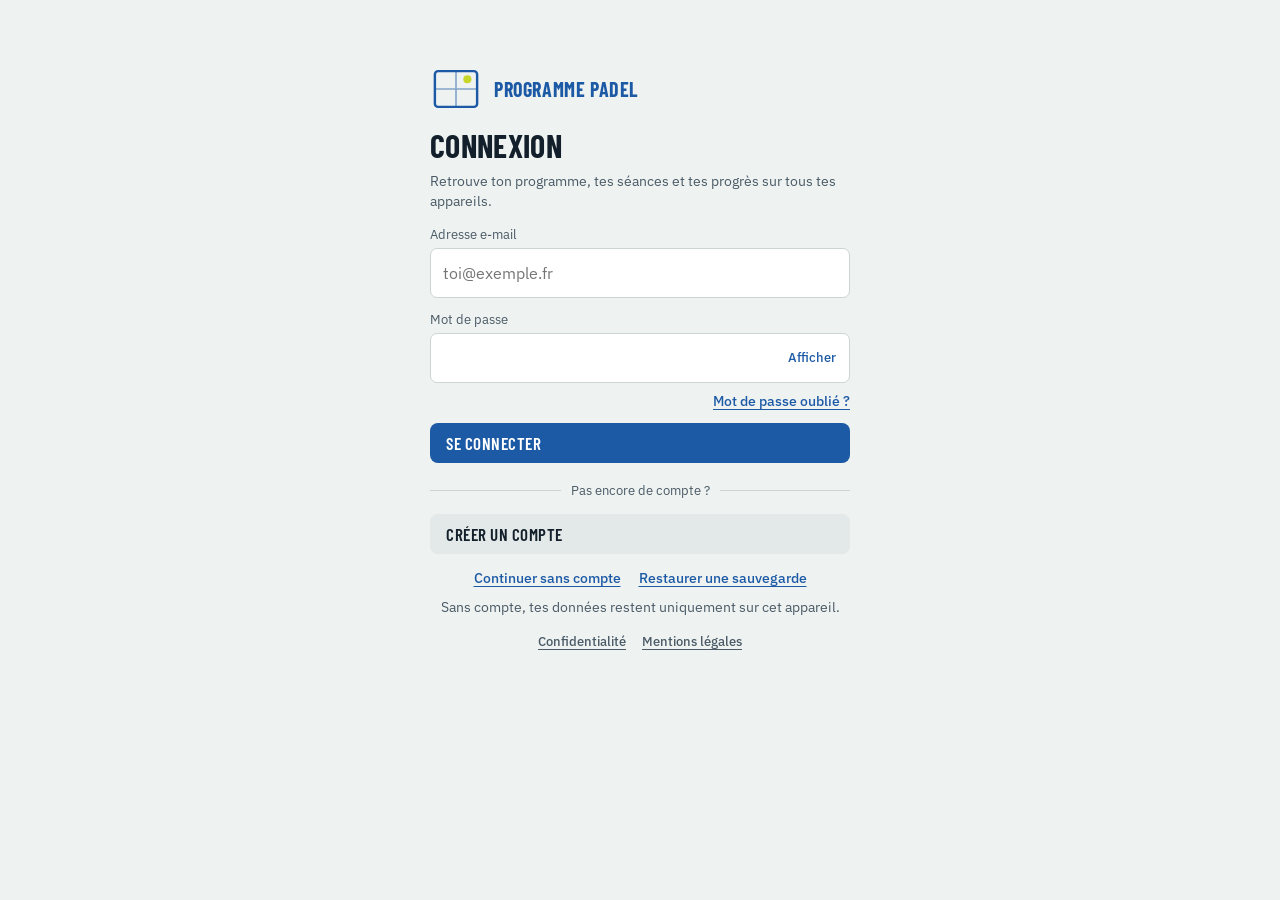
==== commit 7041a1ec: "Add files via upload" ====
--- a/index.html
+++ b/index.html
@@ -38,7 +38,10 @@
 <script src="views2.js"></script>
 <script src="extra.js"></script>
 <script src="coach.js"></script>
+<script src="cycles.js"></script>
 <script src="onboard.js"></script>
+<script src="public.js"></script>
+<script src="links.js"></script>
 <script src="app.js"></script>
 </body>
 </html>
--- a/app.css
+++ b/app.css
@@ -263,3 +263,125 @@
 }
 .ob-modal{position:fixed;inset:0;z-index:260;background:rgba(0,0,0,.5);display:flex;align-items:center;justify-content:center;padding:16px}
 .ob-modal form{max-width:420px;width:100%}
+.seg2{display:grid;grid-template-columns:1fr 1fr;gap:4px;background:var(--surface-2);border-radius:10px;padding:4px}
+.seg2 button{appearance:none;border:0;background:none;color:var(--ink-2);font:inherit;font-size:14px;font-weight:500;padding:9px 6px;border-radius:7px;cursor:pointer}
+.seg2 button[aria-selected="true"]{background:var(--surface);color:var(--ink);box-shadow:0 1px 3px rgba(0,0,0,.12)}
+.acc-why{margin:0}
+.ob-acc{border:1.5px solid var(--court);border-radius:12px;padding:14px;background:var(--surface)}
+.ob-acc h3{margin:0}
+.bad-txt{color:var(--bad)}
+.acc-nudge{border-color:var(--court)}
+/* v3.4 — ta semaine */
+.wplan{display:flex;flex-direction:column;gap:10px}
+.wplan>p{margin:0}
+.wp-grid{display:flex;flex-direction:column;border:1px solid var(--line);border-radius:12px;overflow:hidden;background:var(--surface)}
+.wp-row{display:grid;grid-template-columns:52px 1fr;align-items:center;gap:8px;padding:7px 10px;border-top:1px solid var(--line)}
+.wp-row:first-child{border-top:0}
+.wp-row.today{background:var(--court-soft)}
+.wp-row.past{opacity:.6}
+.wp-day{display:flex;flex-direction:column;line-height:1.1}
+.wp-day b{font-size:14px}
+.wp-day span{font-family:var(--mono);font-size:10.5px;color:var(--ink-2)}
+.wp-opts{display:grid;grid-template-columns:repeat(4,1fr);gap:4px}
+.wp-o{appearance:none;border:1.5px solid var(--line);background:var(--surface);color:var(--ink-2);border-radius:8px;padding:7px 2px;font:inherit;font-size:12.5px;font-weight:500;cursor:pointer;min-width:0}
+.wp-o[aria-pressed="true"]{color:#fff;border-color:transparent;background:var(--ink-2)}
+.wp-o.wp-cours[aria-pressed="true"]{background:var(--court)}
+.wp-o.wp-partie[aria-pressed="true"]{background:var(--b2)}
+.wp-o.wp-tournoi[aria-pressed="true"]{background:var(--warn)}
+:root[data-theme="dark"] .wp-o[aria-pressed="true"]{color:#0D151D}
+@media (prefers-color-scheme: dark){:root:not([data-theme="light"]) .wp-o[aria-pressed="true"]{color:#0D151D}}
+.wp-res{grid-column:2;font-size:12px;color:var(--ink-2);margin-top:-2px}
+.wp-card{border-color:var(--court);border-width:2px}
+.wp-card>.linkbtn{align-self:flex-start}
+.tag.okc{color:var(--ok);border-color:var(--ok)}
+.wp-det{border-top:1px solid var(--line);padding-top:10px}
+.wp-det summary{display:flex;flex-direction:column;gap:2px;cursor:pointer;list-style:none}
+.wp-det summary::-webkit-details-marker{display:none}
+.wp-det summary::after{content:"Modifier ▾";font-size:12.5px;color:var(--court);font-weight:500}
+.wp-det[open] summary::after{content:"Fermer ▴"}
+.wp-det[open]>.wplan{margin-top:10px}
+/* v3.4 — fin de cycle */
+.cy-card{border-color:var(--court);border-width:2px}
+.cy-opts{display:grid;grid-template-columns:1fr 1fr;gap:8px;margin-top:6px}
+.cy-opts button{appearance:none;text-align:left;border:1.5px solid var(--line);background:var(--surface);color:var(--ink);border-radius:10px;padding:10px 12px;font:inherit;cursor:pointer;display:flex;flex-direction:column;gap:3px}
+.cy-opts button b{font-size:14px;font-weight:600}
+.cy-opts button span{font-size:12.5px;color:var(--ink-2)}
+.cy-opts button[aria-pressed="true"]{border-color:var(--court);background:var(--court-soft)}
+@media (max-width:360px){.cy-opts{grid-template-columns:1fr}}
+.blk-bars{display:flex;flex-direction:column;gap:8px;margin-top:8px}
+.blk{display:grid;grid-template-columns:130px 1fr 52px;align-items:center;gap:10px;font-size:13.5px}
+.blk .bar{height:10px;border-radius:6px;background:var(--surface-2);overflow:hidden}
+.blk .bar i{display:block;height:100%;border-radius:6px}
+.blk b{text-align:right}
+.vtag{font-size:11.5px;font-weight:600;padding:2px 8px;border-radius:99px;white-space:nowrap}
+.vtag.ok{background:var(--ok-soft);color:var(--ok)}
+.vtag.bad{background:color-mix(in srgb,var(--bad) 15%,transparent);color:var(--bad)}
+.vtag.mid{background:var(--surface-2);color:var(--ink-2)}
+.cy-launch .alert ul{margin:6px 0 0}
+.cy-tests{list-style:none;margin:0;padding:0}
+.cy-tests li{display:flex;justify-content:space-between;align-items:center;gap:10px;padding:9px 0;border-top:1px solid var(--line)}
+.cy-tests li:first-child{border-top:0}
+.cy-tests li>div{display:flex;flex-direction:column;gap:2px;min-width:0}
+.wp-o.wp-none[aria-pressed="true"]{background:var(--surface-2);color:var(--ink);border-color:var(--line)}
+:root[data-theme="dark"] .wp-o.wp-none[aria-pressed="true"]{color:var(--ink)}
+@media (prefers-color-scheme: dark){:root:not([data-theme="light"]) .wp-o.wp-none[aria-pressed="true"]{color:var(--ink)}}
+.wplan{max-width:720px}
+@media (max-width:380px){.wp-row{grid-template-columns:40px 1fr;gap:6px;padding:6px 8px}.wp-o{font-size:11.5px;padding:7px 0;letter-spacing:-.01em}.wp-opts{gap:3px}}
+@media (max-width:380px){.wp-day span{white-space:nowrap;font-size:9.5px;letter-spacing:-.02em}}
+/* v3.5 — page de connexion */
+#authpage{position:fixed;inset:0;z-index:220;background:var(--bg);overflow-y:auto;-webkit-overflow-scrolling:touch;padding:calc(18px + env(safe-area-inset-top,0px)) 16px calc(24px + env(safe-area-inset-bottom,0px))}
+.auth{display:flex;flex-direction:column;gap:14px;max-width:420px;margin:0 auto;width:100%;position:relative;padding-top:12px}
+@media (min-height:700px){.auth{padding-top:5vh}}
+.auth h2{font-size:32px;text-transform:uppercase;margin:0}
+.auth>p{margin:-6px 0 0}
+.auth-brand{display:flex;align-items:center;gap:12px}
+.auth-brand .ob-hero{width:52px;height:52px}
+.auth-app{font-family:var(--display);font-size:20px;font-weight:700;text-transform:uppercase;letter-spacing:.03em;color:var(--court)}
+.auth-form input{font-size:16px;padding:12px}
+.pw-wrap{position:relative;display:block}
+.pw-wrap input{width:100%;padding-right:84px}
+.pw-eye{position:absolute;right:6px;top:50%;transform:translateY(-50%);appearance:none;border:0;background:none;color:var(--court);font:inherit;font-size:13px;font-weight:500;padding:8px;cursor:pointer}
+.auth-forgot{align-self:flex-end;margin-top:-4px;font-size:13.5px}
+.auth-status:empty{display:none}
+.auth-status{margin:0;color:var(--ink-2)}
+.auth-sep{display:flex;align-items:center;gap:10px;color:var(--ink-2);font-size:13px;margin-top:4px}
+.auth-sep::before,.auth-sep::after{content:"";flex:1;height:1px;background:var(--line)}
+.auth-close{position:absolute;top:0;right:0;appearance:none;border:0;background:var(--surface-2);color:var(--ink);width:36px;height:36px;border-radius:50%;font-size:15px;cursor:pointer}
+.auth-note{text-align:center;margin:0}
+.ob-chips{display:flex;flex-wrap:wrap;gap:8px}
+.ob-chips label{flex-direction:row;align-items:center;gap:6px;border:1.5px solid var(--line);border-radius:99px;padding:7px 12px;font-size:13.5px;color:var(--ink);background:var(--surface);cursor:pointer}
+.ob-chips input{accent-color:var(--court);margin:0}
+.ob-chips label:has(input:checked){border-color:var(--court);background:var(--court-soft)}
+.ob-list label span small{font-size:12.5px}
+/* v3.6 — pages publiques */
+#legalpage{position:fixed;inset:0;z-index:240;background:var(--bg);overflow-y:auto;-webkit-overflow-scrolling:touch;padding:calc(18px + env(safe-area-inset-top,0px)) 16px calc(24px + env(safe-area-inset-bottom,0px))}
+#legalpage .ob-card{position:relative;padding-top:44px;max-width:720px}
+.legal h3{margin:8px 0 0;font-size:18px}
+.legal p,.legal ul{margin:0}
+.legal-links{display:flex;gap:16px;justify-content:center;flex-wrap:wrap}
+.legal-links .linkbtn{font-size:13px;color:var(--ink-2)}
+.install{border-color:var(--court)}
+.ios-share{display:inline-block;border:1.5px solid currentColor;border-radius:4px;padding:0 3px;font-size:11px;line-height:1.3}
+.adm-list{list-style:none;margin:0;padding:0}
+.adm-list li{padding:9px 0;border-top:1px solid var(--line);display:flex;flex-direction:column;gap:3px}
+.adm-list li:first-child{border-top:0}
+.adm-list pre{white-space:pre-wrap;word-break:break-word;margin:4px 0 0}
+/* v3.6 — stats de match, coach */
+.mgrid{display:grid;grid-template-columns:1fr 1fr;gap:8px}
+@media (min-width:600px){.mgrid{grid-template-columns:repeat(3,1fr)}}
+.mbtn{appearance:none;border:1.5px solid var(--line);background:var(--surface);color:var(--ink);border-radius:12px;padding:12px;font:inherit;display:flex;justify-content:space-between;align-items:center;gap:8px;cursor:pointer;min-height:58px;text-align:left;-webkit-user-select:none;user-select:none;touch-action:manipulation}
+.mbtn span{font-size:14px;font-weight:500;line-height:1.2}
+.mbtn b{font-family:var(--display);font-size:26px}
+.mbtn.win{border-color:color-mix(in srgb,var(--ok) 55%,var(--line))}
+.mbtn.win b{color:var(--ok)}
+.mbtn.err{border-color:color-mix(in srgb,var(--bad) 45%,var(--line))}
+.mbtn.err b{color:var(--bad)}
+.mbtn:active{transform:scale(.97)}
+.mscore{display:flex;flex-wrap:wrap;gap:12px;align-items:center}
+.mscore>div{display:flex;align-items:center;gap:8px}
+.mscore>div span{font-size:13.5px;color:var(--ink-2);min-width:34px}
+.mscore b{font-family:var(--display);font-size:26px;min-width:24px;text-align:center}
+.pcard h3{margin:0}
+a.chip-btn{text-decoration:none}
+.tiles-h{font-family:var(--mono);font-size:11px;letter-spacing:.1em;text-transform:uppercase;color:var(--ink-2);margin:10px 2px -4px;font-weight:500}
+.tiles-h:first-child{margin-top:0}
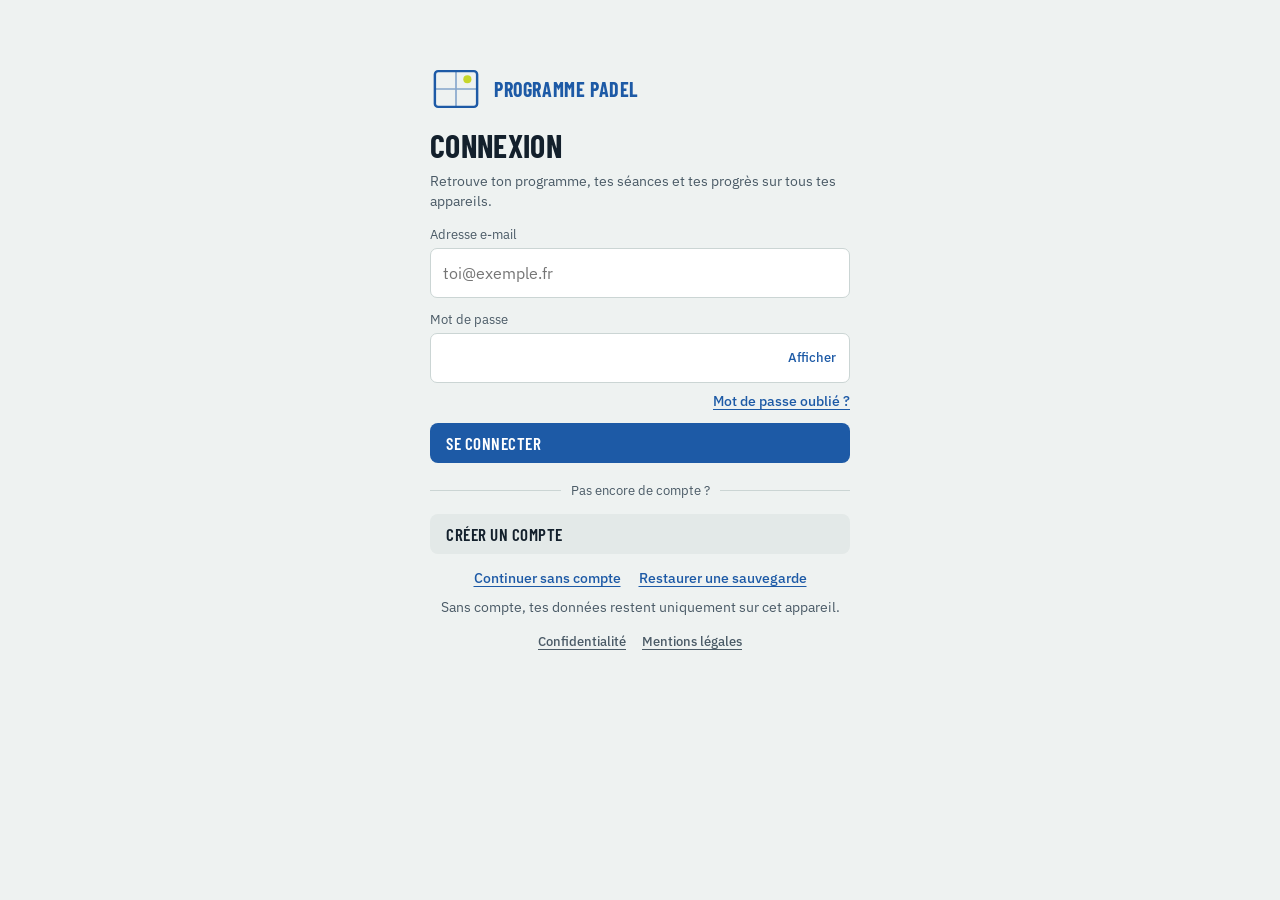
==== commit b5ccbde0: "Add files via upload" ====
--- a/index.html
+++ b/index.html
@@ -42,6 +42,7 @@
 <script src="onboard.js"></script>
 <script src="public.js"></script>
 <script src="links.js"></script>
+<script src="layout.js"></script>
 <script src="app.js"></script>
 </body>
 </html>
--- a/app.css
+++ b/app.css
@@ -385,3 +385,56 @@
 a.chip-btn{text-decoration:none}
 .tiles-h{font-family:var(--mono);font-size:11px;letter-spacing:.1em;text-transform:uppercase;color:var(--ink-2);margin:10px 2px -4px;font-weight:500}
 .tiles-h:first-child{margin-top:0}
+/* v3.7 — nouvelle organisation */
+.plist{display:flex;flex-direction:column;background:var(--surface);border:1px solid var(--line);border-radius:14px;overflow:hidden}
+.prow{appearance:none;border:0;border-top:1px solid var(--line);background:none;color:var(--ink);font:inherit;text-align:left;display:grid;grid-template-columns:38px 1fr 16px;gap:12px;align-items:center;padding:12px 14px;cursor:pointer}
+.prow:first-child{border-top:0}
+.prow:active{background:var(--surface-2)}
+.pic{width:38px;height:38px;border-radius:10px;background:var(--court-soft);color:var(--court);display:grid;place-items:center}
+.pic svg{width:20px;height:20px;fill:none;stroke:currentColor;stroke-width:1.9;stroke-linecap:round;stroke-linejoin:round}
+.ptx{display:flex;flex-direction:column;min-width:0}
+.ptx b{font-size:15.5px;font-weight:600}
+.ptx span{font-size:13px;color:var(--ink-2)}
+.pch{color:var(--ink-2);font-size:22px;line-height:1}
+.hgrid{display:grid;grid-template-columns:1fr;gap:10px}
+@media (min-width:640px){.hgrid{grid-template-columns:1fr 1fr}}
+.hcard{appearance:none;text-align:left;background:var(--surface);border:1.5px solid var(--line);border-left:4px solid var(--court);border-radius:12px;padding:12px 14px;font:inherit;color:var(--ink);display:flex;flex-direction:column;gap:3px;cursor:pointer}
+.hcard b{font-size:17px;font-weight:600}
+.subtabs{display:flex;gap:6px;overflow-x:auto;scrollbar-width:none;-webkit-overflow-scrolling:touch;padding:2px;margin:-2px}
+.subtabs::-webkit-scrollbar{display:none}
+.subtabs button{appearance:none;flex:none;border:1.5px solid var(--line);background:var(--surface);color:var(--ink-2);border-radius:99px;padding:8px 14px;font:inherit;font-size:14px;font-weight:500;cursor:pointer;white-space:nowrap}
+.subtabs button[aria-selected="true"]{background:var(--ink);color:var(--bg);border-color:var(--ink)}
+.profile-card{display:grid;grid-template-columns:56px 1fr auto;gap:14px;align-items:center}
+.avatar{width:56px;height:56px;border-radius:50%;background:var(--court);color:#fff;display:grid;place-items:center;font-family:var(--display);font-size:28px;font-weight:700}
+:root[data-theme="dark"] .avatar{color:#0D151D}
+@media (prefers-color-scheme: dark){:root:not([data-theme="light"]) .avatar{color:#0D151D}}
+.pinfo h2{margin:0;font-size:24px}
+.pinfo p{margin:2px 0 0}
+@media (max-width:400px){.profile-card{grid-template-columns:48px 1fr}.profile-card>.chip-btn{grid-column:1/-1;justify-self:start}.avatar{width:48px;height:48px;font-size:24px}}
+.simple-row{display:flex;align-items:center;justify-content:space-between;gap:14px}
+.switch{appearance:none;flex:none;width:52px;height:30px;border-radius:99px;border:0;background:var(--line);position:relative;cursor:pointer;transition:background .2s}
+.switch i{position:absolute;top:3px;left:3px;width:24px;height:24px;border-radius:50%;background:#fff;box-shadow:0 1px 3px rgba(0,0,0,.25);transition:transform .2s}
+.switch[aria-checked="true"]{background:var(--ok)}
+.switch[aria-checked="true"] i{transform:translateX(22px)}
+.ck-mini{display:flex;align-items:center;justify-content:space-between;gap:12px}
+.daily{gap:0}
+.daily .sess-head{margin-bottom:4px}
+.drow{display:grid;grid-template-columns:30px 1fr auto;gap:12px;align-items:center;padding:10px 0;border-top:1px solid var(--line)}
+.dtx{display:flex;flex-direction:column;min-width:0}
+.dtx b{font-size:15px;font-weight:600}
+.dcheck{appearance:none;width:28px;height:28px;border-radius:50%;border:2px solid var(--line);background:var(--surface);color:#fff;display:grid;place-items:center;font-size:15px;font-weight:700;cursor:pointer;padding:0}
+span.dcheck{cursor:default}
+.dcheck.on{background:var(--ok);border-color:var(--ok)}
+.dform{display:flex;gap:6px}
+.dform input{width:76px;padding:7px 8px}
+.dstep{display:flex;gap:6px}
+.daily .tm{grid-column:1/-1}
+.sess-more summary{cursor:pointer;color:var(--court);font-weight:500;font-size:14.5px;padding:4px 0}
+.sess-more[open] summary{margin-bottom:8px}
+.today-sess .btn.big{margin-top:2px}
+.tomorrow{margin:2px 0 0;border-top:1px dashed var(--line);padding-top:8px}
+.alerts{display:flex;flex-direction:column;gap:8px}
+.alerts .alert{margin:0}
+body[data-tab="today"] .hello h1{margin-bottom:2px}
+.hello .linkbtn{font-size:inherit;color:var(--ink-2)}
+body[data-tab="more"] .panel,body[data-tab="padel"] .panel,body[data-tab="stats"] .panel{max-width:860px;margin:0 auto;width:100%}
